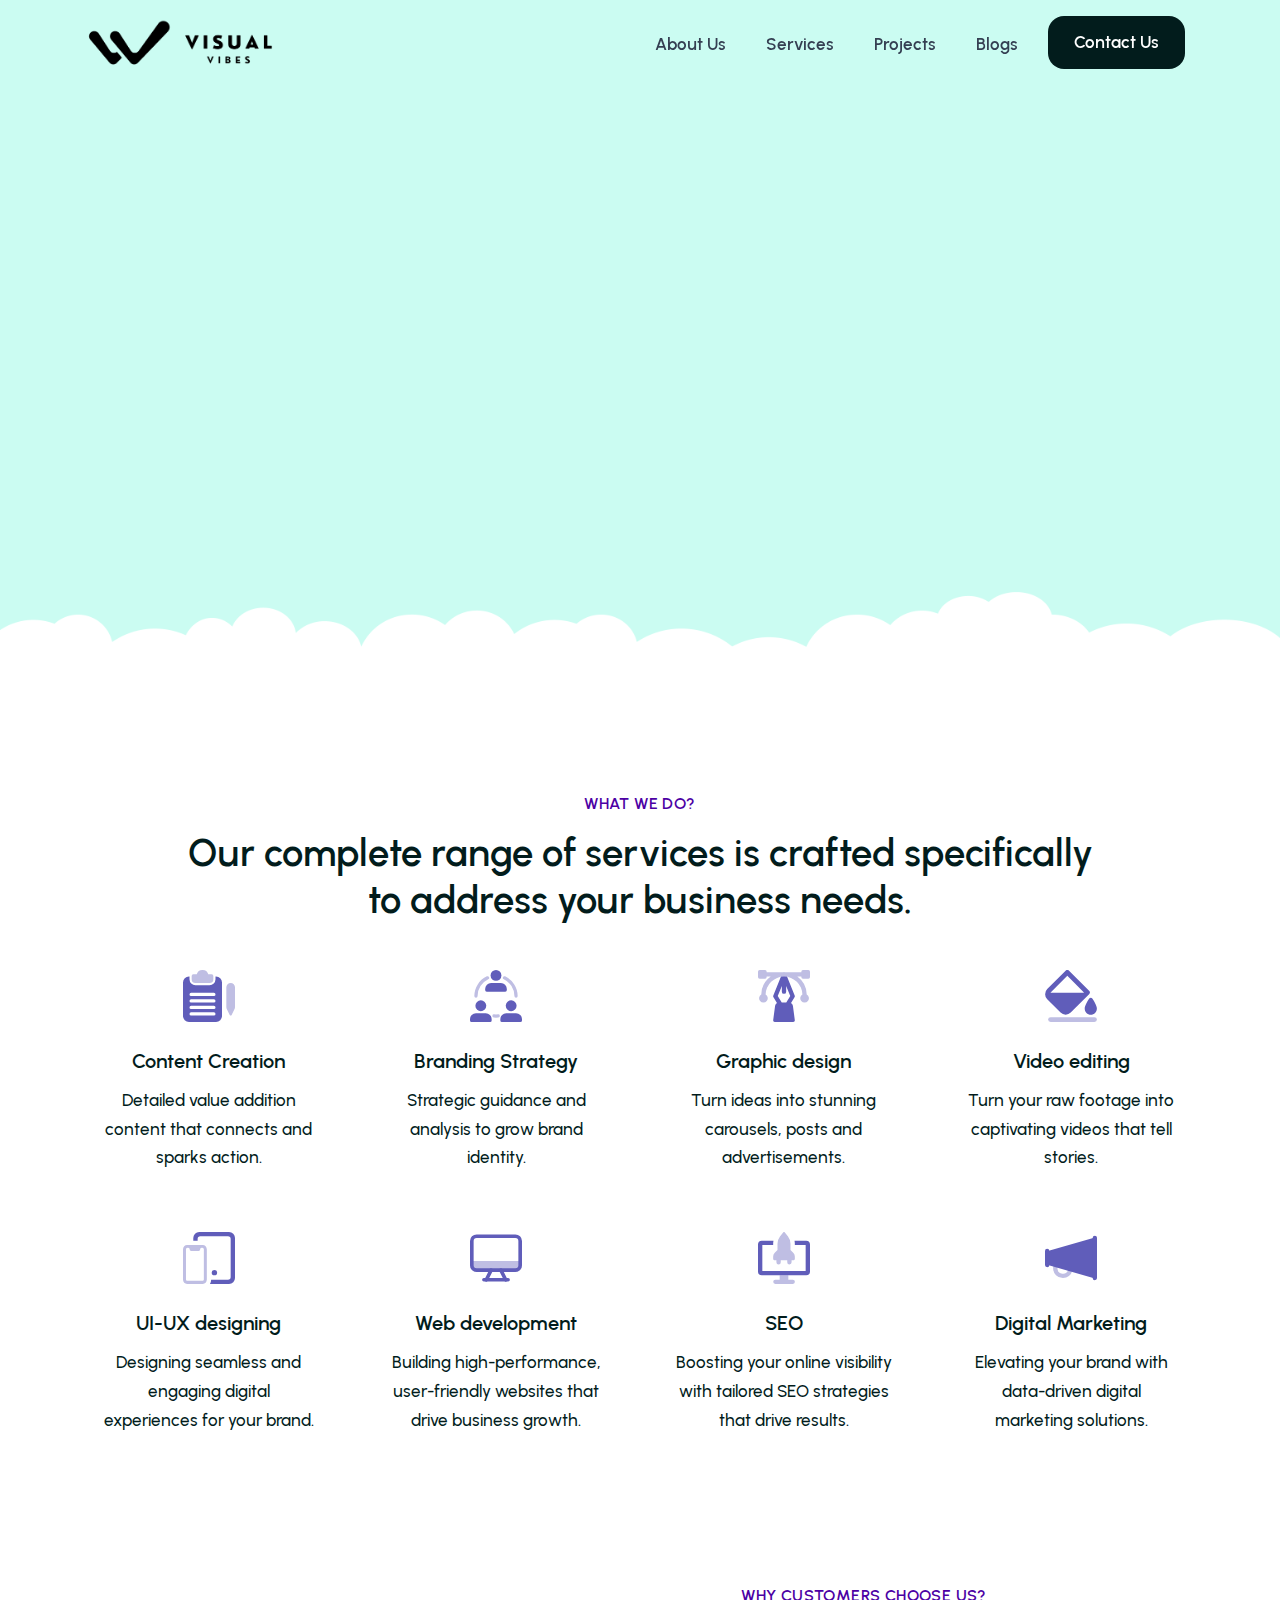
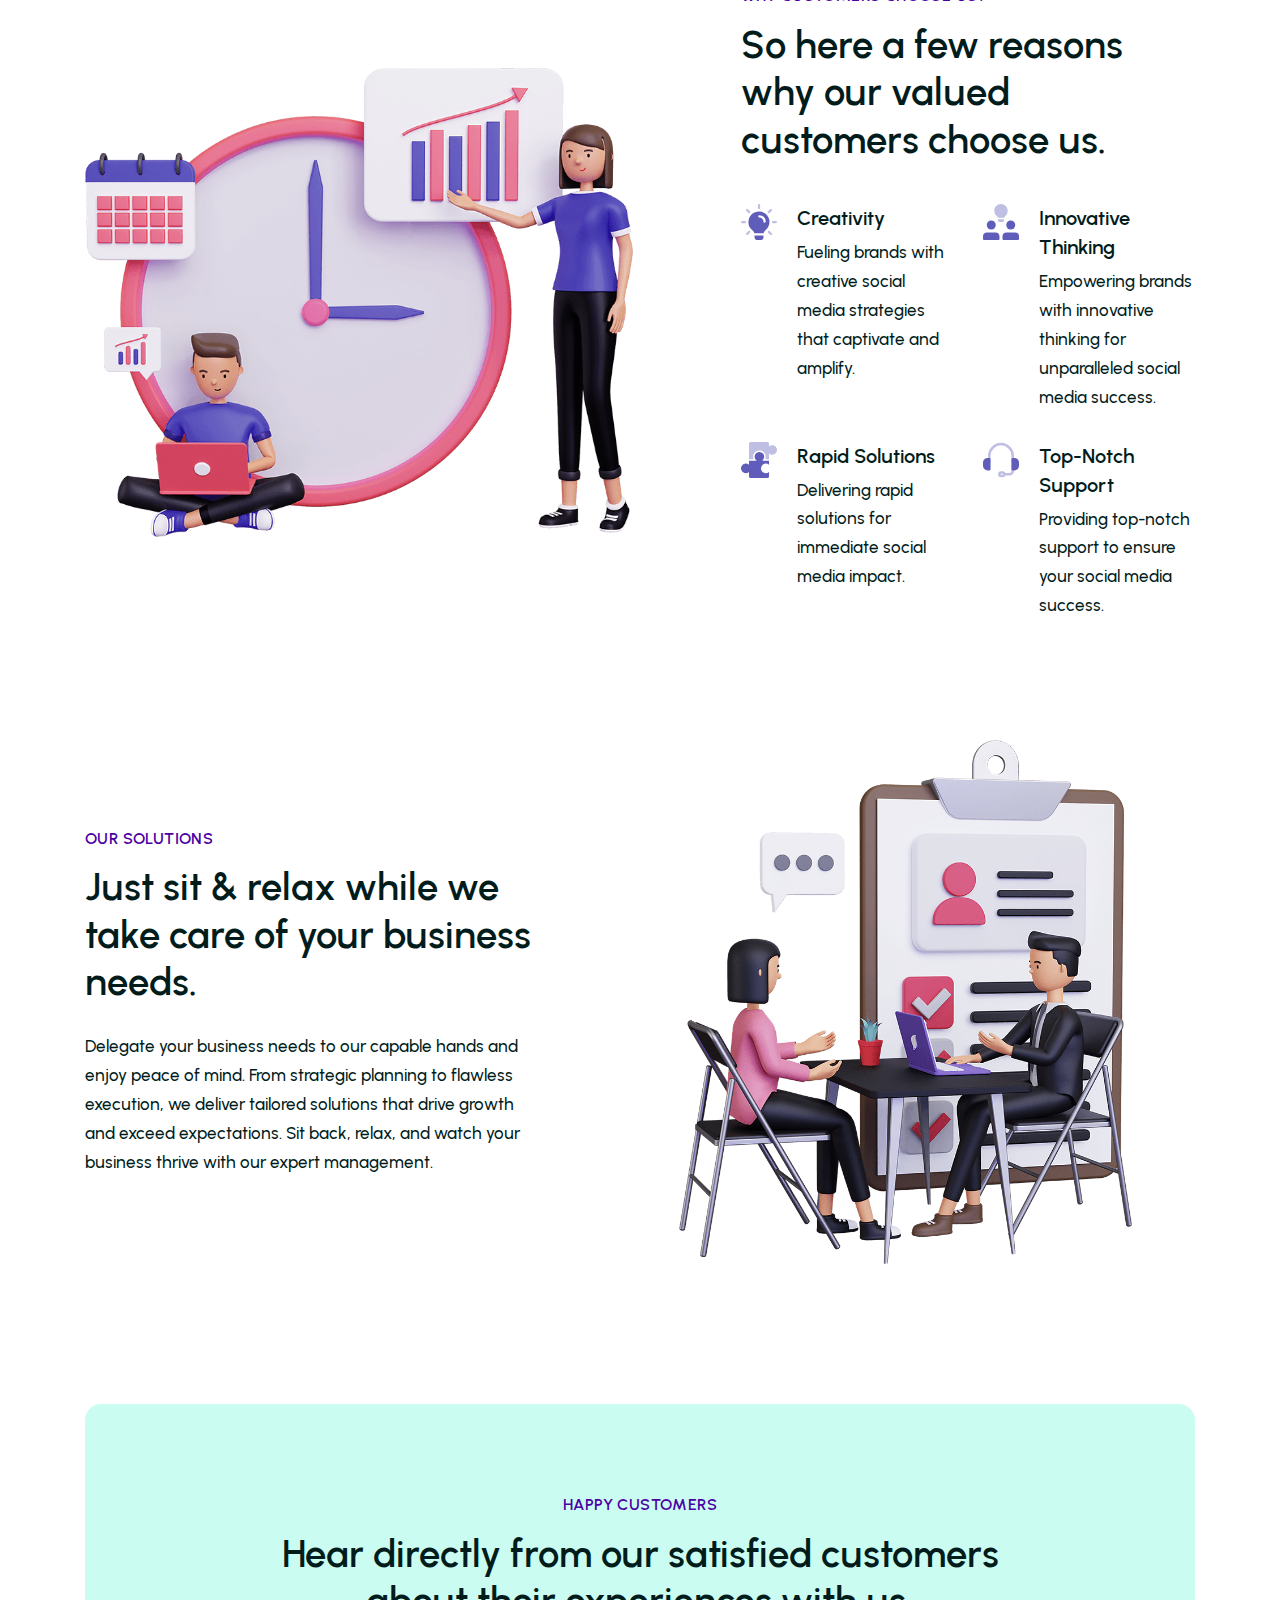
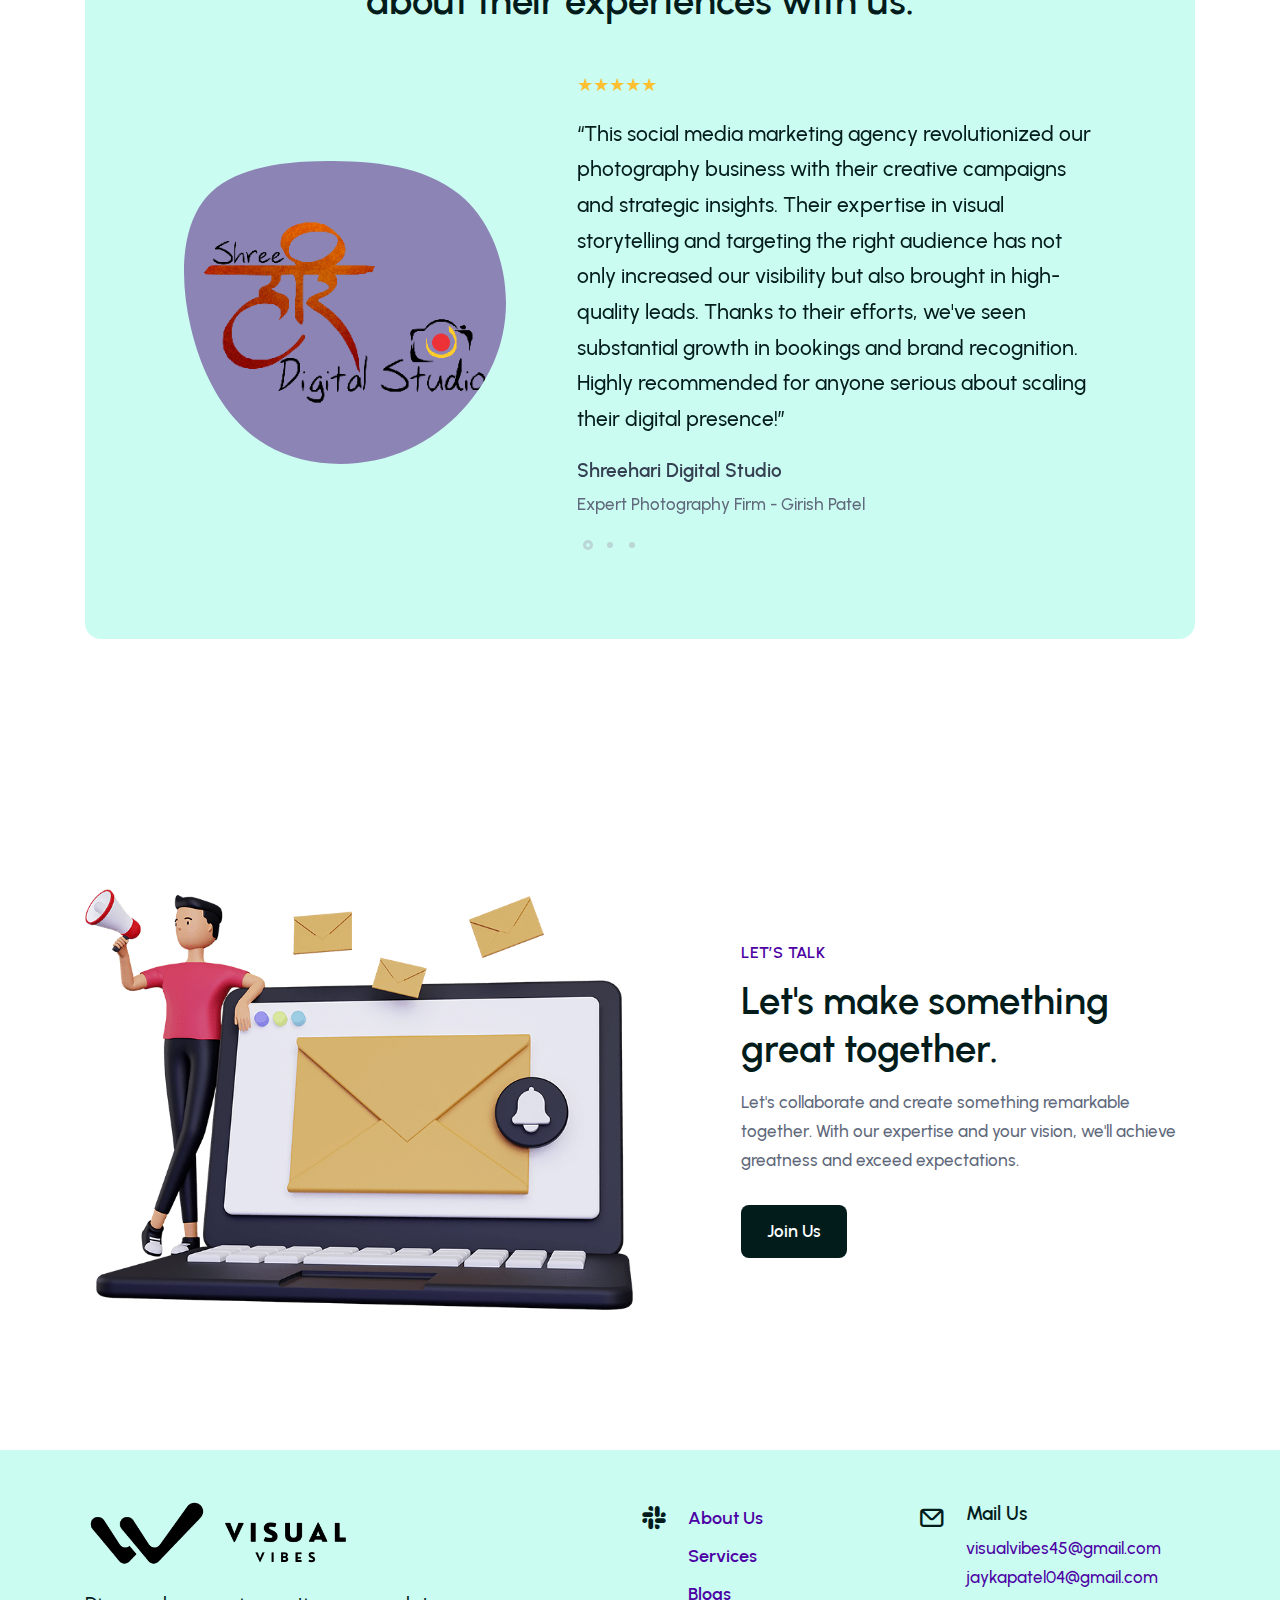
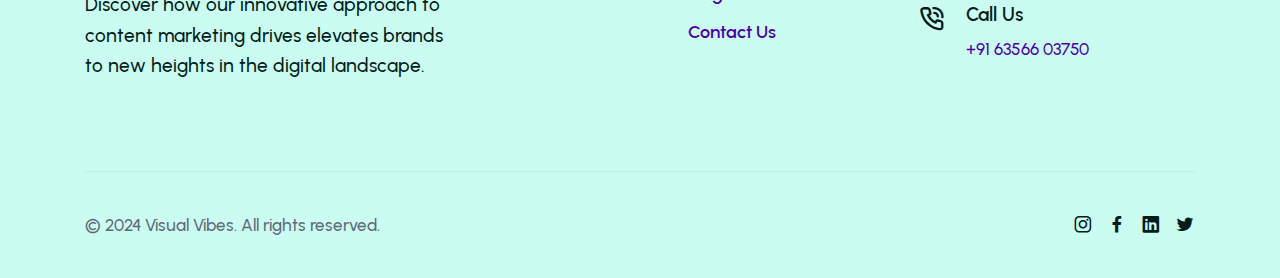
==== index.html @ 14287649 "Index_final" ====
<!DOCTYPE html>
<html lang="en">

<head>
  <meta charset="utf-8">
  <meta name="viewport" content="width=device-width, initial-scale=1.0">
  <meta name="description"
    content="An impressive and flawless site template that includes various UI elements and countless features, attractive ready-made blocks and rich pages, basically everything you need to create a unique and professional website.">
  <meta name="keywords"
    content="bootstrap 5, business, corporate, creative, gulp, marketing, minimal, modern, multipurpose, one page, responsive, saas, sass, seo, startup, html5 template, site template">
  <meta name="author" content="elemis">
  <title>Visual Vibes</title>
  <link rel="shortcut icon" href="./assets/img/favicon.png">
  <link rel="stylesheet" href="./assets/css/plugins.css">
  <link rel="stylesheet" href="./assets/css/style.css">
  <link rel="stylesheet" href="./assets/css/colors/grape.css">
  <link rel="preload" href="./assets/css/fonts/urbanist.css" as="style" onload="this.rel='stylesheet'">
</head>

<body>
  <div class="content-wrapper">
    <header class="wrapper bg-secondary">
      <nav class="navbar navbar-expand-lg center-nav transparent navbar-light">
        <div class="container flex-lg-row flex-nowrap align-items-center">
          <div class="navbar-brand w-100">
            <a href="./index.html">
              <img src="./assets/img/Visual vibes logo.png" height="50" alt="" />
            </a>
          </div>
          <div class="navbar-collapse offcanvas offcanvas-nav offcanvas-start">
            <div class="offcanvas-header d-lg-none">
              <h3 class="text-white fs-30 mb-0"><a class="text-white" href="index.html">Visual Vibes</a></h3>
              <button type="button" class="btn-close btn-close-white" data-bs-dismiss="offcanvas"
                aria-label="Close"></button>
            </div>
            <div class="offcanvas-body ms-lg-auto d-flex flex-column h-100">
              <ul class="navbar-nav">
                <!-- <li class="nav-item dropdown dropdown-mega">
                  <a class="nav-link dropdown-toggle" href="#" data-bs-toggle="dropdown">Demos</a>
                  <ul class="dropdown-menu mega-menu mega-menu-dark mega-menu-img">
                    <li class="mega-menu-content mega-menu-scroll">
                      <ul class="row row-cols-1 row-cols-lg-6 gx-0 gx-lg-4 gy-lg-2 list-unstyled">
                        <li class="col">
                          <a class="dropdown-item" href="./demo1.html">
                            <figure class="rounded lift d-none d-lg-block"><img src="./assets/img/demos/mi1.jpg" srcset="./assets/img/demos/mi1@2x.jpg 2x" alt=""></figure>
                            <span class="d-lg-none">Demo 1</span>
                          </a>
                        </li>
                        <li class="col">
                          <a class="dropdown-item" href="./demo2.html">
                            <figure class="rounded lift d-none d-lg-block"><img src="./assets/img/demos/mi2.jpg" srcset="./assets/img/demos/mi2@2x.jpg 2x" alt=""></figure>
                            <span class="d-lg-none">Demo 2</span>
                          </a>
                        </li>
                        <li class="col">
                          <a class="dropdown-item" href="./demo3.html">
                            <figure class="rounded lift d-none d-lg-block"><img src="./assets/img/demos/mi3.jpg" srcset="./assets/img/demos/mi3@2x.jpg 2x" alt=""></figure>
                            <span class="d-lg-none">Demo 3</span>
                          </a>
                        </li>
                        <li class="col">
                          <a class="dropdown-item" href="./demo4.html">
                            <figure class="rounded lift d-none d-lg-block"><img src="./assets/img/demos/mi4.jpg" srcset="./assets/img/demos/mi4@2x.jpg 2x" alt=""></figure>
                            <span class="d-lg-none">Demo 4</span>
                          </a>
                        </li>
                        <li class="col">
                          <a class="dropdown-item" href="./demo5.html">
                            <figure class="rounded lift d-none d-lg-block"><img src="./assets/img/demos/mi5.jpg" srcset="./assets/img/demos/mi5@2x.jpg 2x" alt=""></figure>
                            <span class="d-lg-none">Demo 5</span>
                          </a>
                        </li>
                        <li class="col">
                          <a class="dropdown-item" href="./demo6.html">
                            <figure class="rounded lift d-none d-lg-block"><img src="./assets/img/demos/mi6.jpg" srcset="./assets/img/demos/mi6@2x.jpg 2x" alt=""></figure>
                            <span class="d-lg-none">Demo 6</span>
                          </a>
                        </li>
                        <li class="col">
                          <a class="dropdown-item" href="./demo7.html">
                            <figure class="rounded lift d-none d-lg-block"><img src="./assets/img/demos/mi7.jpg" srcset="./assets/img/demos/mi7@2x.jpg 2x" alt=""></figure>
                            <span class="d-lg-none">Demo 7</span>
                          </a>
                        </li>
                        <li class="col">
                          <a class="dropdown-item" href="./demo8.html">
                            <figure class="rounded lift d-none d-lg-block"><img src="./assets/img/demos/mi8.jpg" srcset="./assets/img/demos/mi8@2x.jpg 2x" alt=""></figure>
                            <span class="d-lg-none">Demo 8</span>
                          </a>
                        </li>
                        <li class="col">
                          <a class="dropdown-item" href="./demo9.html">
                            <figure class="rounded lift d-none d-lg-block"><img src="./assets/img/demos/mi9.jpg" srcset="./assets/img/demos/mi9@2x.jpg 2x" alt=""></figure>
                            <span class="d-lg-none">Demo 9</span>
                          </a>
                        </li>
                        <li class="col">
                          <a class="dropdown-item" href="./demo10.html">
                            <figure class="rounded lift d-none d-lg-block"><img src="./assets/img/demos/mi10.jpg" srcset="./assets/img/demos/mi10@2x.jpg 2x" alt=""></figure>
                            <span class="d-lg-none">Demo 10</span>
                          </a>
                        </li>
                        <li class="col">
                          <a class="dropdown-item" href="./demo11.html">
                            <figure class="rounded lift d-none d-lg-block"><img src="./assets/img/demos/mi11.jpg" srcset="./assets/img/demos/mi11@2x.jpg 2x" alt=""></figure>
                            <span class="d-lg-none">Demo 11</span>
                          </a>
                        </li>
                        <li class="col">
                          <a class="dropdown-item" href="./demo12.html">
                            <figure class="rounded lift d-none d-lg-block"><img src="./assets/img/demos/mi12.jpg" srcset="./assets/img/demos/mi12@2x.jpg 2x" alt=""></figure>
                            <span class="d-lg-none">Demo 12</span>
                          </a>
                        </li>
                        <li class="col">
                          <a class="dropdown-item" href="./demo13.html">
                            <figure class="rounded lift d-none d-lg-block"><img src="./assets/img/demos/mi13.jpg" srcset="./assets/img/demos/mi13@2x.jpg 2x" alt=""></figure>
                            <span class="d-lg-none">Demo 13</span>
                          </a>
                        </li>
                        <li class="col">
                          <a class="dropdown-item" href="./demo14.html">
                            <figure class="rounded lift d-none d-lg-block"><img src="./assets/img/demos/mi14.jpg" srcset="./assets/img/demos/mi14@2x.jpg 2x" alt=""></figure>
                            <span class="d-lg-none">Demo 14</span>
                          </a>
                        </li>
                        <li class="col">
                          <a class="dropdown-item" href="./demo15.html">
                            <figure class="rounded lift d-none d-lg-block"><img src="./assets/img/demos/mi15.jpg" srcset="./assets/img/demos/mi15@2x.jpg 2x" alt=""></figure>
                            <span class="d-lg-none">Demo 15</span>
                          </a>
                        </li>
                        <li class="col">
                          <a class="dropdown-item" href="./demo16.html">
                            <figure class="rounded lift d-none d-lg-block"><img src="./assets/img/demos/mi16.jpg" srcset="./assets/img/demos/mi16@2x.jpg 2x" alt=""></figure>
                            <span class="d-lg-none">Demo 16</span>
                          </a>
                        </li>
                        <li class="col">
                          <a class="dropdown-item" href="./demo17.html">
                            <figure class="rounded lift d-none d-lg-block"><img src="./assets/img/demos/mi17.jpg" srcset="./assets/img/demos/mi17@2x.jpg 2x" alt=""></figure>
                            <span class="d-lg-none">Demo 17</span>
                          </a>
                        </li>
                        <li class="col">
                          <a class="dropdown-item" href="./demo18.html">
                            <figure class="rounded lift d-none d-lg-block"><img src="./assets/img/demos/mi18.jpg" srcset="./assets/img/demos/mi18@2x.jpg 2x" alt=""></figure>
                            <span class="d-lg-none">Demo 18</span>
                          </a>
                        </li>
                        <li class="col">
                          <a class="dropdown-item" href="./demo19.html">
                            <figure class="rounded lift d-none d-lg-block"><img src="./assets/img/demos/mi19.jpg" srcset="./assets/img/demos/mi19@2x.jpg 2x" alt=""></figure>
                            <span class="d-lg-none">Demo 19</span>
                          </a>
                        </li>
                        <li class="col">
                          <a class="dropdown-item" href="./demo20.html">
                            <figure class="rounded lift d-none d-lg-block"><img src="./assets/img/demos/mi20.jpg" srcset="./assets/img/demos/mi20@2x.jpg 2x" alt=""></figure>
                            <span class="d-lg-none">Demo 20</span>
                          </a>
                        </li>
                        <li class="col">
                          <a class="dropdown-item" href="./demo21.html">
                            <figure class="rounded lift d-none d-lg-block"><img src="./assets/img/demos/mi21.jpg" srcset="./assets/img/demos/mi21@2x.jpg 2x" alt=""></figure>
                            <span class="d-lg-none">Demo 21</span>
                          </a>
                        </li>
                        <li class="col">
                          <a class="dropdown-item" href="./demo22.html">
                            <figure class="rounded lift d-none d-lg-block"><img src="./assets/img/demos/mi22.jpg" srcset="./assets/img/demos/mi22@2x.jpg 2x" alt=""></figure>
                            <span class="d-lg-none">Demo 22</span>
                          </a>
                        </li>
                        <li class="col">
                          <a class="dropdown-item" href="./demo23.html">
                            <figure class="rounded lift d-none d-lg-block"><img src="./assets/img/demos/mi23.jpg" srcset="./assets/img/demos/mi23@2x.jpg 2x" alt=""></figure>
                            <span class="d-lg-none">Demo 23</span>
                          </a>
                        </li>
                        <li class="col">
                          <a class="dropdown-item" href="./demo24.html">
                            <figure class="rounded lift d-none d-lg-block"><img src="./assets/img/demos/mi24.jpg" srcset="./assets/img/demos/mi24@2x.jpg 2x" alt=""></figure>
                            <span class="d-lg-none">Demo 24</span>
                          </a>
                        </li>
                        <li class="col">
                          <a class="dropdown-item" href="./demo25.html">
                            <figure class="rounded lift d-none d-lg-block"><img src="./assets/img/demos/mi25.jpg" srcset="./assets/img/demos/mi25@2x.jpg 2x" alt=""></figure>
                            <span class="d-lg-none">Demo 25</span>
                          </a>
                        </li>
                        <li class="col">
                          <a class="dropdown-item" href="./index.html">
                            <figure class="rounded lift d-none d-lg-block"><img src="./assets/img/demos/mi26.jpg" srcset="./assets/img/demos/mi26@2x.jpg 2x" alt=""></figure>
                            <span class="d-lg-none">Demo 26</span>
                          </a>
                        </li>
                        <li class="col">
                          <a class="dropdown-item" href="./demo27.html">
                            <figure class="rounded lift d-none d-lg-block"><img src="./assets/img/demos/mi27.jpg" srcset="./assets/img/demos/mi27@2x.jpg 2x" alt=""></figure>
                            <span class="d-lg-none">Demo 27</span>
                          </a>
                        </li>
                        <li class="col">
                          <a class="dropdown-item" href="./demo28.html">
                            <figure class="rounded lift d-none d-lg-block"><img src="./assets/img/demos/mi28.jpg" srcset="./assets/img/demos/mi28@2x.jpg 2x" alt=""></figure>
                            <span class="d-lg-none">Demo 28</span>
                          </a>
                        </li>
                        <li class="col">
                          <a class="dropdown-item" href="./demo29.html">
                            <figure class="rounded lift d-none d-lg-block"><img src="./assets/img/demos/mi29.jpg" srcset="./assets/img/demos/mi29@2x.jpg 2x" alt=""></figure>
                            <span class="d-lg-none">Demo 29</span>
                          </a>
                        </li>
                        <li class="col">
                          <a class="dropdown-item" href="./demo30.html">
                            <figure class="rounded lift d-none d-lg-block"><img src="./assets/img/demos/mi30.jpg" srcset="./assets/img/demos/mi30@2x.jpg 2x" alt=""></figure>
                            <span class="d-lg-none">Demo 30</span>
                          </a>
                        </li>
                        <li class="col">
                          <a class="dropdown-item" href="./demo31.html">
                            <figure class="rounded lift d-none d-lg-block"><img src="./assets/img/demos/mi31.jpg" srcset="./assets/img/demos/mi31@2x.jpg 2x" alt=""></figure>
                            <span class="d-lg-none">Demo 31</span>
                          </a>
                        </li>
                        <li class="col">
                          <a class="dropdown-item" href="./demo32.html">
                            <figure class="rounded lift d-none d-lg-block"><img src="./assets/img/demos/mi32.jpg" srcset="./assets/img/demos/mi32@2x.jpg 2x" alt=""></figure>
                            <span class="d-lg-none">Demo 32</span>
                          </a>
                        </li>
                        <li class="col">
                          <a class="dropdown-item" href="./demo33.html">
                            <figure class="rounded lift d-none d-lg-block"><img src="./assets/img/demos/mi33.jpg" srcset="./assets/img/demos/mi33@2x.jpg 2x" alt=""></figure>
                            <span class="d-lg-none">Demo 33</span>
                          </a>+
                        </li>+
                        <li class="col+">
                          <a class="dr+opdown-item" href="./demo34.html">
                            <figure cl+ass="rounded lift d-none d-lg-block"><img src="./assets/img/demos/mi34.jpg" srcset="./assets/img/demos/mi34@2x.jpg 2x" alt=""></figure>
                            <span clas+s="d-lg-none">Demo 34</span>
                          </a>+
                        </li>+
                      </ul>+
                      +
                      <span class="d-n+one d-lg-flex"><i class="uil uil-direction"></i><strong>Scroll to view more</strong></span>
                    </li>
                    
                  </ul>
                  
                </li> -->
                <li class="nav-item dropdown">
                  <a class="nav-link" href="about2.html">About Us</a>
                  <!-- <ul class="dropdown-menu">
                    <li class="dropdown dropdown-submenu dropend"><a class="dropdown-item dropdown-toggle" href="#" data-bs-toggle="dropdown">Services</a>
                      <ul class="dropdown-menu">
                        <li class="nav-item"><a class="dropdown-item" href="./services.html">Services I</a></li>
                        <li class="nav-item"><a class="dropdown-item" href="./services.html">Services II</a></li>
                      </ul>
                    </li>
                    <li class="dropdown dropdown-submenu dropend"><a class="dropdown-item dropdown-toggle" href="#" data-bs-toggle="dropdown">About</a>
                      <ul class="dropdown-menu">
                        <li class="nav-item"><a class="dropdown-item" href="./about.html">About I</a></li>
                        <li class="nav-item"><a class="dropdown-item" href="./about2.html">About II</a></li>
                      </ul>
                    </li>
                    <li class="dropdown dropdown-submenu dropend"><a class="dropdown-item dropdown-toggle" href="#" data-bs-toggle="dropdown">Shop</a>
                      <ul class="dropdown-menu">
                        <li class="nav-item"><a class="dropdown-item" href="./shop.html">Shop I</a></li>
                        <li class="nav-item"><a class="dropdown-item" href="./shop2.html">Shop II</a></li>
                        <li class="nav-item"><a class="dropdown-item" href="./shop-product.html">Product Page</a></li>
                        <li class="nav-item"><a class="dropdown-item" href="./shop-cart.html">Shopping Cart</a></li>
                        <li class="nav-item"><a class="dropdown-item" href="./shop-checkout.html">Checkout</a></li>
                      </ul>
                    </li>
                    <li class="dropdown dropdown-submenu dropend"><a class="dropdown-item dropdown-toggle" href="#" data-bs-toggle="dropdown">Contact</a>
                      <ul class="dropdown-menu">
                        <li class="nav-item"><a class="dropdown-item" href="./contact.html">Contact I</a></li>
                        <li class="nav-item"><a class="dropdown-item" href="./contact.html">Contact II</a></li>
                        <li class="nav-item"><a class="dropdown-item" href="./contact3.html">Contact III</a></li>
                      </ul>
                    </li>
                    <li class="dropdown dropdown-submenu dropend"><a class="dropdown-item dropdown-toggle" href="#" data-bs-toggle="dropdown">Career</a>
                      <ul class="dropdown-menu">
                        <li class="nav-item"><a class="dropdown-item" href="./career.html">Job Listing I</a></li>
                        <li class="nav-item"><a class="dropdown-item" href="./career2.html">Job Listing II</a></li>
                        <li class="nav-item"><a class="dropdown-item" href="./career-job.html">Job Description</a></li>
                      </ul>
                    </li>
                    <li class="dropdown dropdown-submenu dropend"><a class="dropdown-item dropdown-toggle" href="#" data-bs-toggle="dropdown">Utility</a>
                      <ul class="dropdown-menu">
                        <li class="nav-item"><a class="dropdown-item" href="./404.html">404 Not Found</a></li>
                        <li class="nav-item"><a class="dropdown-item" href="./page-loader.html">Page Loader</a></li>
                        <li class="nav-item"><a class="dropdown-item" href="./signin.html">Sign In I</a></li>
                        <li class="nav-item"><a class="dropdown-item" href="./signin2.html">Sign In II</a></li>
                        <li class="nav-item"><a class="dropdown-item" href="./signup.html">Sign Up I</a></li>
                        <li class="nav-item"><a class="dropdown-item" href="./signup2.html">Sign Up II</a></li>
                        <li class="nav-item"><a class="dropdown-item" href="./terms.html">Terms</a></li>
                      </ul>
                    </li>
                    <li class="nav-item"><a class="dropdown-item" href="./pricing.html">Pricing</a></li>
                    <li class="nav-item"><a class="dropdown-item" href="./onepage.html">One Page</a></li>
                  </ul> -->
                </li>
                <li class="nav-item dropdown">
                  <a class="nav-link" href="services.html">Services</a>
                  <!-- <div class="dropdown-menu dropdown-lg">
                    <div class="dropdown-lg-content">
                      <div>
                        <h6 class="dropdown-header">Project Pages</h6>
                        <ul class="list-unstyled">
                          <li><a class="dropdown-item" href="./projects.html">Projects I</a></li>
                          <li><a class="dropdown-item" href="./projects2.html">Projects II</a></li>
                          <li><a class="dropdown-item" href="./projects3.html">Projects III</a></li>
                          <li><a class="dropdown-item" href="./project.html">Projects IV</a></li>
                        </ul>
                      </div>
                      
                      <div>
                        <h6 class="dropdown-header">Single Projects</h6>
                        <ul class="list-unstyled">
                          <li><a class="dropdown-item" href="./single-project.html">Single Project I</a></li>
                          <li><a class="dropdown-item" href="./single-project2.html">Single Project II</a></li>
                          <li><a class="dropdown-item" href="./single-project3.html">Single Project III</a></li>
                          <li><a class="dropdown-item" href="./single-project4.html">Single Project IV</a></li>
                        </ul>
                      </div>
                      
                    </div>
                    
                  </div> -->
                </li>
                <li class="nav-item dropdown">
                  <a class="nav-link" href="projects.html">Projects</a>
                  <!-- <ul class="dropdown-menu">
                    <li class="nav-item"><a class="dropdown-item" href="./blog.html">Blog without Sidebar</a></li>
                    <li class="nav-item"><a class="dropdown-item" href="./blog2.html">Blog with Sidebar</a></li>
                    <li class="nav-item"><a class="dropdown-item" href="./blog3.html">Blog with Left Sidebar</a></li>
                    <li class="dropdown dropdown-submenu dropend"><a class="dropdown-item dropdown-toggle" href="#" data-bs-toggle="dropdown">Blog Posts</a>
                      <ul class="dropdown-menu">
                        <li class="nav-item"><a class="dropdown-item" href="./blog-post.html">Post without Sidebar</a></li>
                        <li class="nav-item"><a class="dropdown-item" href="./blog-post2.html">Post with Sidebar</a></li>
                        <li class="nav-item"><a class="dropdown-item" href="./blog-post3.html">Post with Left Sidebar</a></li>
                      </ul>
                    </li>
                  </ul> -->
                </li>
                <li class="nav-item dropdown dropdown-mega">
                  <a class="nav-link" href="blog2.html">Blogs</a>

                  <!-- <li class="mega-menu-content">
                      <ul class="row row-cols-1 row-cols-lg-6 gx-0 gx-lg-6 gy-lg-4 list-unstyled">
                        <li class="col"><a class="dropdown-item" href="./docs/blocks/about.html">
                            <div class="rounded img-svg d-none d-lg-block p-4 mb-lg-2"><img class="rounded-0" src="./assets/img/demos/block1.svg" alt=""></div>
                            <span>About</span>
                          </a>
                        </li>
                        <li class="col"><a class="dropdown-item" href="./docs/blocks/blog.html">
                            <div class="rounded img-svg d-none d-lg-block p-4 mb-lg-2"><img class="rounded-0" src="./assets/img/demos/block2.svg" alt=""></div>
                            <span>Blog</span>
                          </a>
                        </li>
                        <li class="col"><a class="dropdown-item" href="./docs/blocks/call-to-action.html">
                            <div class="rounded img-svg d-none d-lg-block p-4 mb-lg-2"><img class="rounded-0" src="./assets/img/demos/block3.svg" alt=""></div>
                            <span>Call to Action</span>
                          </a>
                        </li>
                        <li class="col"><a class="dropdown-item" href="./docs/blocks/clients.html">
                            <div class="rounded img-svg d-none d-lg-block p-4 mb-lg-2"><img class="rounded-0" src="./assets/img/demos/block4.svg" alt=""></div>
                            <span>Clients</span>
                          </a>
                        </li>
                        <li class="col"><a class="dropdown-item" href="./docs/blocks/contact.html">
                            <div class="rounded img-svg d-none d-lg-block p-4 mb-lg-2"><img class="rounded-0" src="./assets/img/demos/block5.svg" alt=""></div>
                            <span>Contact</span>
                          </a>
                        </li>
                        <li class="col"><a class="dropdown-item" href="./docs/blocks/facts.html">
                            <div class="rounded img-svg d-none d-lg-block p-4 mb-lg-2"><img class="rounded-0" src="./assets/img/demos/block6.svg" alt=""></div>
                            <span>Facts</span>
                          </a>
                        </li>
                        <li class="col"><a class="dropdown-item" href="./docs/blocks/faq.html">
                            <div class="rounded img-svg d-none d-lg-block p-4 mb-lg-2"><img class="rounded-0" src="./assets/img/demos/block7.svg" alt=""></div>
                            <span>FAQ</span>
                          </a>
                        </li>
                        <li class="col"><a class="dropdown-item" href="./docs/blocks/features.html">
                            <div class="rounded img-svg d-none d-lg-block p-4 mb-lg-2"><img class="rounded-0" src="./assets/img/demos/block8.svg" alt=""></div>
                            <span>Features</span>
                          </a>
                        </li>
                        <li class="col"><a class="dropdown-item" href="./docs/blocks/footer.html">
                            <div class="rounded img-svg d-none d-lg-block p-4 mb-lg-2"><img class="rounded-0" src="./assets/img/demos/block9.svg" alt=""></div>
                            <span>Footer</span>
                          </a>
                        </li>
                        <li class="col"><a class="dropdown-item" href="./docs/blocks/hero.html">
                            <div class="rounded img-svg d-none d-lg-block p-4 mb-lg-2"><img class="rounded-0" src="./assets/img/demos/block10.svg" alt=""></div>
                            <span>Hero</span>
                          </a>
                        </li>
                        <li class="col"><a class="dropdown-item" href="./docs/blocks/misc.html">
                            <div class="rounded img-svg d-none d-lg-block p-4 mb-lg-2"><img class="rounded-0" src="./assets/img/demos/block17.svg" alt=""></div>
                            <span>Misc</span>
                          </a>
                        </li>
                        <li class="col"><a class="dropdown-item" href="./docs/blocks/navbar.html">
                            <div class="rounded img-svg d-none d-lg-block p-4 mb-lg-2"><img class="rounded-0" src="./assets/img/demos/block11.svg" alt=""></div>
                            <span>Navbar</span>
                          </a>
                        </li>
                        <li class="col"><a class="dropdown-item" href="./docs/blocks/portfolio.html">
                            <div class="rounded img-svg d-none d-lg-block p-4 mb-lg-2"><img class="rounded-0" src="./assets/img/demos/block12.svg" alt=""></div>
                            <span>Portfolio</span>
                          </a>
                        </li>
                        <li class="col"><a class="dropdown-item" href="./docs/blocks/pricing.html">
                            <div class="rounded img-svg d-none d-lg-block p-4 mb-lg-2"><img class="rounded-0" src="./assets/img/demos/block13.svg" alt=""></div>
                            <span>Pricing</span>
                          </a>
                        </li>
                        <li class="col"><a class="dropdown-item" href="./docs/blocks/process.html">
                            <div class="rounded img-svg d-none d-lg-block p-4 mb-lg-2"><img class="rounded-0" src="./assets/img/demos/block14.svg" alt=""></div>
                            <span>Process</span>
                          </a>
                        </li>
                        <li class="col"><a class="dropdown-item" href="./docs/blocks/team.html">
                            <div class="rounded img-svg d-none d-lg-block p-4 mb-lg-2"><img class="rounded-0" src="./assets/img/demos/block15.svg" alt=""></div>
                            <span>Team</span>
                          </a>
                        </li>
                        <li class="col"><a class="dropdown-item" href="./docs/blocks/testimonials.html">
                            <div class="rounded img-svg d-none d-lg-block p-4 mb-lg-2"><img class="rounded-0" src="./assets/img/demos/block16.svg" alt=""></div>
                            <span>Testimonials</span>
                          </a>
                        </li>
                      </ul>
                     
                    </li> -->



                </li>
                <li class="nav-item dropdown">
                  <a href="contact.html" class="btn rounded-xl"
                    style="margin: 10px ; color: white; background: #021C1C;">Contact
                    Us</a>
                  <!-- <ul class="dropdown-menu">
                    <li class="nav-item"><a class="dropdown-item" href="./blog.html">Blog without Sidebar</a></li>
                    <li class="nav-item"><a class="dropdown-item" href="./blog2.html">Blog with Sidebar</a></li>
                    <li class="nav-item"><a class="dropdown-item" href="./blog3.html">Blog with Left Sidebar</a></li>
                    <li class="dropdown dropdown-submenu dropend"><a class="dropdown-item dropdown-toggle" href="#" data-bs-toggle="dropdown">Blog Posts</a>
                      <ul class="dropdown-menu">
                        <li class="nav-item"><a class="dropdown-item" href="./blog-post.html">Post without Sidebar</a></li>
                        <li class="nav-item"><a class="dropdown-item" href="./blog-post2.html">Post with Sidebar</a></li>
                        <li class="nav-item"><a class="dropdown-item" href="./blog-post3.html">Post with Left Sidebar</a></li>
                      </ul>
                    </li>
                  </ul> -->
                </li>
                <!-- <li class="nav-item dropdown dropdown-mega">
                  <a class="nav-link dropdown-toggle" href="#" data-bs-toggle="dropdown">Documentation</a>
                  <ul class="dropdown-menu mega-menu">
                    <li class="mega-menu-content">
                      <div class="row gx-0 gx-lg-3">
                        <div class="col-lg-4">
                          <h6 class="dropdown-header">Usage</h6>
                          <ul class="list-unstyled cc-2 pb-lg-1">
                            <li><a class="dropdown-item" href="./docs/index.html">Get Started</a></li>
                            <li><a class="dropdown-item" href="./docs/forms.html">Forms</a></li>
                            <li><a class="dropdown-item" href="./docs/faq.html">FAQ</a></li>
                            <li><a class="dropdown-item" href="./docs/changelog.html">Changelog</a></li>
                            <li><a class="dropdown-item" href="./docs/credits.html">Credits</a></li>
                          </ul>
                          <h6 class="dropdown-header mt-lg-6">Styleguide</h6>
                          <ul class="list-unstyled cc-2">
                            <li><a class="dropdown-item" href="./docs/styleguide/colors.html">Colors</a></li>
                            <li><a class="dropdown-item" href="./docs/styleguide/fonts.html">Fonts</a></li>
                            <li><a class="dropdown-item" href="./docs/styleguide/icons-svg.html">SVG Icons</a></li>
                            <li><a class="dropdown-item" href="./docs/styleguide/icons-font.html">Font Icons</a></li>
                            <li><a class="dropdown-item" href="./docs/styleguide/illustrations.html">Illustrations</a></li>
                            <li><a class="dropdown-item" href="./docs/styleguide/backgrounds.html">Backgrounds</a></li>
                            <li><a class="dropdown-item" href="./docs/styleguide/misc.html">Misc</a></li>
                          </ul>
                        </div>
                       
                        <div class="col-lg-8">
                          <h6 class="dropdown-header">Elements</h6>
                          <ul class="list-unstyled cc-3">
                            <li><a class="dropdown-item" href="./docs/elements/accordion.html">Accordion</a></li>
                            <li><a class="dropdown-item" href="./docs/elements/alerts.html">Alerts</a></li>
                            <li><a class="dropdown-item" href="./docs/elements/animations.html">Animations</a></li>
                            <li><a class="dropdown-item" href="./docs/elements/avatars.html">Avatars</a></li>
                            <li><a class="dropdown-item" href="./docs/elements/background.html">Background</a></li>
                            <li><a class="dropdown-item" href="./docs/elements/badges.html">Badges</a></li>
                            <li><a class="dropdown-item" href="./docs/elements/buttons.html">Buttons</a></li>
                            <li><a class="dropdown-item" href="./docs/elements/card.html">Card</a></li>
                            <li><a class="dropdown-item" href="./docs/elements/carousel.html">Carousel</a></li>
                            <li><a class="dropdown-item" href="./docs/elements/dividers.html">Dividers</a></li>
                            <li><a class="dropdown-item" href="./docs/elements/form-elements.html">Form Elements</a></li>
                            <li><a class="dropdown-item" href="./docs/elements/image-hover.html">Image Hover</a></li>
                            <li><a class="dropdown-item" href="./docs/elements/image-mask.html">Image Mask</a></li>
                            <li><a class="dropdown-item" href="./docs/elements/lightbox.html">Lightbox</a></li>
                            <li><a class="dropdown-item" href="./docs/elements/player.html">Media Player</a></li>
                            <li><a class="dropdown-item" href="./docs/elements/modal.html">Modal</a></li>
                            <li><a class="dropdown-item" href="./docs/elements/pagination.html">Pagination</a></li>
                            <li><a class="dropdown-item" href="./docs/elements/progressbar.html">Progressbar</a></li>
                            <li><a class="dropdown-item" href="./docs/elements/shadows.html">Shadows</a></li>
                            <li><a class="dropdown-item" href="./docs/elements/shapes.html">Shapes</a></li>
                            <li><a class="dropdown-item" href="./docs/elements/tables.html">Tables</a></li>
                            <li><a class="dropdown-item" href="./docs/elements/tabs.html">Tabs</a></li>
                            <li><a class="dropdown-item" href="./docs/elements/text-animations.html">Text Animations</a></li>
                            <li><a class="dropdown-item" href="./docs/elements/text-highlight.html">Text Highlight</a></li>
                            <li><a class="dropdown-item" href="./docs/elements/tiles.html">Tiles</a></li>
                            <li><a class="dropdown-item" href="./docs/elements/tooltips-popovers.html">Tooltips & Popovers</a></li>
                            <li><a class="dropdown-item" href="./docs/elements/typography.html">Typography</a></li>
                          </ul>
                        </div>
                        
                      </div>
                     
                    </li>
                    
                  </ul>
                  
                </li> -->
              </ul>
              <!-- /.navbar-nav -->
              <div class="offcanvas-footer d-lg-none">
                <div>
                  <a href="mailto:visualvibes45@gmail.com" class="link-inverse">visualvibes45@gmail.com</a>
                  <br /> <br />
                  <nav class="nav social social-white mt-4">
                    <a href="https://www.instagram.com/visualvibes42"><i class="uil uil-instagram"></i></a>
                    <a href="https://www.facebook.com/profile.php?id=61561560902989"><i
                        class="uil uil-facebook-f"></i></a>
                    <a href="https://www.linkedin.com/in/jaykapatel/"><i class="uil uil-linkedin"></i></a>
                    <a href="https://x.com/Jay_kapatel_"><i class="uil uil-twitter"></i></a>
                  </nav>
                </div>
              </div>
            </div>
          </div>
          <!-- /.navbar-collapse -->
          <div class="navbar-other  d-flex ms-auto">
            <ul class="navbar-nav flex-row align-items-center ms-auto">
              <!-- <li class="nav-item d-none d-md-block">
                <a href="contact.html" class="btn btn-sm btn-primary rounded">Contact Us</a>    
              </li> -->
              <li class="nav-item d-lg-none">
                <button class="hamburger offcanvas-nav-btn"><span></span></button>
              </li>
            </ul>
            <!-- /.navbar-nav -->
          </div>
          <!-- /.navbar-other -->
        </div>
        <!-- /.container -->
      </nav>
      <!-- /.navbar -->
    </header>
    <!-- /header -->
    <section class="wrapper bg-secondary">
      <div class="container pt-10 pt-lg-12 pt-xl-12 pt-xxl-10 pb-lg-10 pb-xl-10 pb-xxl-0">
        <div class="row gx-md-8 gx-xl-12 gy-10 align-items-center text-center text-lg-start">
          <div class="col-lg-6" data-cues="slideInDown" data-group="page-title" data-delay="900">
            <h1 class="display-1 mb-4 me-xl-5 mt-lg-n10" style="color: #021C1C;">Grow Your Business with <br
                class="d-none d-md-block d-lg-none" /><span style="color: #4c00a4;">Our Marketing Solutions</span></h1>
            <p class="lead fs-24 lh-sm mb-7 pe-xxl-15" style="color: #021C1C;">Building brands, Creating connections,
              <br> <span style="color: #4c00a4;">"Your success is our passion."</span>
            </p>
            <!-- <div class="d-inline-flex me-2"><a href="#" class="btn btn-lg btn-grape rounded">Try it for Free</a></div> -->
            <div class="d-inline-flex"><a
                href="https://drive.google.com/file/d/1lFI7_wuCk3p1RoWOFq-xwM2ParIFLW4G/view?usp=sharing"
                class="btn btn-lg  rounded" style="background: #021C1C; color: white;">Get Brochure</a></div>
            <!-- <a href="https://drive.google.com/uc?export=Download&id=1lFI7_wuCk3p1RoWOFq-xwM2ParIFLW4G"></a> -->
          </div>
          <!--/column -->
          <div class="col-10 col-md-5 mx-auto col-lg-6 col-xl-5 ms-xl-7">
            <img class="img-fluid mb-n12 mb-md-n14 mb-lg-n19" src="./assets/img/illustrations/3d11.png"
              srcset="./assets/img/illustrations/3d11@2x.png 2x" data-cue="fadeIn" data-delay="300" alt="" />
          </div>
          <!--/column -->
        </div>
        <!-- /.row -->
      </div>
      <!-- /.container -->
      <figure><img src="./assets/img/photos/clouds.png" alt=""></figure>
    </section>
    <!-- /section -->
    <section class="wrapper bg-white">
      <div class="container pt-15 pb-15 pb-md-17">
        <div class="row text-center">
          <div class="col-md-10 offset-md-1 col-xxl-8 offset-xxl-2">
            <h2 class="fs-16 text-uppercase mb-3" style="color: #4c00a4;">What We Do?</h2>
            <h3 class="display-4 mb-9" style="color: #021C1C;">Our complete range of services is crafted specifically to
              address your business
              needs.</h3>
          </div>
          <!-- /column -->
        </div>
        <!-- /.row -->
        <div class="row gx-md-8 gy-8 mb-10 mb-md-10 text-center">
          <div class="col-md-6 col-lg-3">
            <div class="px-md-3 px-lg-0 px-xl-3">
              <img src="./assets/img/icons/solid/clipboard.svg" class="svg-inject icon-svg icon-svg-md solid-mono mb-5"
                style="color: #4c00a4;" alt="" />
              <h4 style="color: #021C1C;">Content Creation</h4>
              <p style="color: #021C1C;" class="mb-2">Detailed value addition content that connects and sparks action.
              </p>
              <!-- <a href="#" class="more hover">Learn More</a> -->
            </div>
          </div>
          <!--/column -->
          <div class="col-md-6 col-lg-3">
            <div class="px-md-3 px-lg-0 px-xl-3">
              <img src="./assets/img/icons/solid/team.svg"
                class="svg-inject icon-svg icon-svg-md solid-mono text-grape mb-5" alt="" />
              <h4 style="color: #021C1C;">Branding Strategy</h4>
              <p style="color: #021C1C;" class="mb-2">Strategic guidance and analysis to grow brand identity.</p>
              <!-- <a href="#" class="more hover">Learn More</a> -->
            </div>
          </div>
          <!--/column -->
          <div class="col-md-6 col-lg-3">
            <div class="px-md-3 px-lg-0 px-xl-3">
              <img src="./assets/img/icons/solid/pen-tool.svg"
                class="svg-inject icon-svg icon-svg-md solid-mono text-grape mb-5" alt="" />
              <h4 style="color: #021C1C;">Graphic design</h4>
              <p style="color: #021C1C;" class="mb-2">Turn ideas into stunning carousels, posts and advertisements.</p>
              <!-- <a href="#" class="more hover">Learn More</a> -->
            </div>
          </div>
          <!--/column -->
          <div class="col-md-6 col-lg-3">
            <div class="px-md-3 px-lg-0 px-xl-3">
              <img src="./assets/img/icons/solid/bucket.svg"
                class="svg-inject icon-svg icon-svg-md solid-mono text-grape mb-5" alt="" />
              <h4 style="color: #021C1C;">Video editing</h4>
              <p style="color: #021C1C;" class="mb-2">Turn your raw footage into captivating videos that tell stories.
              </p>
              <!-- <a href="#" class="more hover">Learn More</a> -->
            </div>
          </div>
          <!--/column -->
        </div>
        <div class="row gx-md-8 gy-8 mb-15 mb-md-17 text-center">
          <div class="col-md-6 col-lg-3">
            <div class="px-md-3 px-lg-0 px-xl-3">
              <img src="./assets/img/icons/solid/devices.svg"
                class="svg-inject icon-svg icon-svg-md solid-mono text-grape mb-5" alt="" />
              <h4 style="color: #021C1C;">UI-UX designing</h4>
              <p style="color: #021C1C;" class="mb-2">Designing seamless and engaging digital experiences for your
                brand.</p>
              <!-- <a href="#" class="more hover">Learn More</a> -->
            </div>
          </div>
          <!--/column -->
          <div class="col-md-6 col-lg-3">
            <div class="px-md-3 px-lg-0 px-xl-3">
              <img src="./assets/img/icons/solid/computer.svg"
                class="svg-inject icon-svg icon-svg-md solid-mono text-grape mb-5" alt="" />
              <h4 style="color: #021C1C;">Web development</h4>
              <p style="color: #021C1C;" class="mb-2">Building high-performance, user-friendly websites that drive
                business growth.</p>
              <!-- <a href="#" class="more hover">Learn More</a> -->
            </div>
          </div>
          <!--/column -->
          <div class="col-md-6 col-lg-3">
            <div class="px-md-3 px-lg-0 px-xl-3">
              <img src="./assets/img/icons/solid/monitor.svg"
                class="svg-inject icon-svg icon-svg-md solid-mono text-grape mb-5" alt="" />
              <h4 style="color: #021C1C;">SEO</h4>
              <p style="color: #021C1C;" class="mb-2">Boosting your online visibility with tailored SEO strategies that
                drive results.</p>
              <!-- <a href="#" class="more hover">Learn More</a> -->
            </div>
          </div>
          <!--/column -->
          <div class="col-md-6 col-lg-3">
            <div class="px-md-3 px-lg-0 px-xl-3">
              <img src="./assets/img/icons/solid/bullhorn.svg"
                class="svg-inject icon-svg icon-svg-md solid-mono text-grape mb-5" alt="" />
              <h4 style="color: #021C1C;">Digital Marketing</h4>
              <p style="color: #021C1C;" class="mb-2">Elevating your brand with data-driven digital marketing solutions.
              </p>
              <!-- <a href="#" class="more hover">Learn More</a> -->
            </div>
          </div>
          <!--/column -->
        </div>
        <!--/.row -->
        <div class="row gx-3 gy-10 mb-14 mb-md-16 align-items-center">
          <div class="col-lg-6">
            <figure><img class="w-auto" src="./assets/img/illustrations/3d8.png"
                srcset="./assets/img/illustrations/3d8@2x.png 2x" alt="" /></figure>
          </div>
          <!--/column -->
          <div class="col-lg-5 ms-auto">
            <h2 class="fs-16 text-uppercase text-grape mb-3">Why Customers Choose Us?</h2>
            <h3 class="display-4 mb-8" style="color: #021C1C;">So here a few reasons why our valued customers choose us.
            </h3>
            <div class="row gy-6">
              <div class="col-md-6">
                <div class="d-flex flex-row">
                  <div>
                    <img src="./assets/img/icons/solid/lamp.svg"
                      class="svg-inject icon-svg icon-svg-xs solid-mono text-grape me-4" alt="" />
                  </div>
                  <div>
                    <h4 style="color: #021C1C;" class="mb-1">Creativity</h4>
                    <p style="color: #021C1C;" class="mb-0">Fueling brands with creative social media strategies that
                      captivate and amplify.</p>
                  </div>
                </div>
              </div>
              <!--/column -->
              <div class="col-md-6">
                <div class="d-flex flex-row">
                  <div>
                    <img src="./assets/img/icons/solid/bulb.svg"
                      class="svg-inject icon-svg icon-svg-xs solid-mono text-grape me-4" alt="" />
                  </div>
                  <div>
                    <h4 style="color: #021C1C;" class="mb-1">Innovative Thinking</h4>
                    <p style="color: #021C1C;" class="mb-0">Empowering brands with innovative thinking for unparalleled
                      social media success.
                    </p>
                  </div>
                </div>
              </div>
              <!--/column -->
              <div class="col-md-6">
                <div class="d-flex flex-row">
                  <div>
                    <img src="./assets/img/icons/solid/puzzle.svg"
                      class="svg-inject icon-svg icon-svg-xs solid-mono text-grape me-4" alt="" />
                  </div>
                  <div>
                    <h4 style="color: #021C1C;" class="mb-1">Rapid Solutions</h4>
                    <p style="color: #021C1C;" class="mb-0">Delivering rapid solutions for immediate social media
                      impact.</p>
                  </div>
                </div>
              </div>
              <!--/column -->
              <div class="col-md-6">
                <div class="d-flex flex-row">
                  <div>
                    <img src="./assets/img/icons/solid/headphone.svg"
                      class="svg-inject icon-svg icon-svg-xs solid-mono text-grape me-4" alt="" />
                  </div>
                  <div>
                    <h4 style="color: #021C1C;" class="mb-1">Top-Notch Support</h4>
                    <p style="color: #021C1C;" class="mb-0">Providing top-notch support to ensure your social media
                      success.</p>
                  </div>
                </div>
              </div>
              <!--/column -->
            </div>
            <!--/.row -->
          </div>
          <!--/column -->
        </div>
        <!--/.row -->
        <div class="row gx-3 gy-10 gy-lg-0 mb-15 mb-md-17 align-items-center">
          <div class="col-lg-5 mx-auto order-lg-2">
            <figure><img class="w-auto" src="./assets/img/illustrations/3d5.png"
                srcset="./assets/img/illustrations/3d5@2x.png 2x" alt="" /></figure>
          </div>
          <!--/column -->
          <div class="col-lg-5 me-auto">
            <h2 class="fs-16 text-uppercase text-grape mb-3">Our Solutions</h2>
            <h3 style="color: #021C1C;" class="display-4 mb-5 pe-xxl-5">Just sit & relax while we take care of your
              business needs.</h3>
            <p style="color: #021C1C;" class="mb-6">Delegate your business needs to our capable hands and enjoy peace of
              mind. From strategic
              planning to flawless execution, we deliver tailored solutions that drive growth and exceed expectations.
              Sit back, relax, and watch your business thrive with our expert management.</p>
            <div class="row align-items-center counter-wrapper gy-6">
              <!-- <div class="col-md-6">
                <h3 class="counter counter-lg mb-1">99.7%</h3>
                <h6 class="fs-17 mb-1">Customer Satisfaction</h6>
                <span class="ratings five"></span>
              </div> -->
              <!--/column -->
              <!-- <div class="col-md-6">
                <h3 class="counter counter-lg mb-1">4x</h3>
                <h6 class="fs-17 mb-1">New Visitors</h6>
                <span class="ratings five"></span>
              </div> -->
              <!--/column -->
            </div>
            <!--/.row -->
          </div>
          <!--/column -->
        </div>
        <!--/.row -->
        <div class="card bg-secondary rounded-4 mb-15 mb-md-17">
          <div class="card-body py-14 px-lg-0">
            <div class="row text-center">
              <div class="col-lg-8 offset-lg-2">
                <h2 class="fs-16 text-uppercase text-grape mb-3">Happy Customers</h2>
                <h3 style="color: #021C1C;" class="display-4 mb-10 px-xxl-10">Hear directly from our satisfied customers
                  about their experiences
                  with us.</h3>
              </div>
              <!-- /column -->
            </div>
            <!-- /.row -->
            <div class="row gx-lg-8 gx-xl-12 align-items-center">
              <div class="col-lg-5 ms-auto col-xl-4 d-none d-lg-flex">
                <div class="img-mask mask-3"><img src="./assets/img/photos/Shree Hari Digital Studio Logo.png"
                    srcset="./assets/img/photos/Shree Hari Digital Studio Logo.png" alt="" /></div>
              </div>
              <!--/column -->
              <div class="col-lg-6 col-xl-6 col-xxl-5 me-auto">
                <div class="swiper-container dots-start dots-closer mb-6" data-margin="30" data-dots="true">
                  <div class="swiper">
                    <div class="swiper-wrapper">
                      <div class="swiper-slide">
                        <span class="ratings five mb-3"></span>
                        <blockquote class="border-0 fs-lg mb-0">
                          <p style="color: #021C1C;">“This social media marketing agency revolutionized our photography
                            business with their
                            creative campaigns and strategic insights. Their expertise in visual storytelling and
                            targeting the right audience has not only increased our visibility but also brought in
                            high-quality leads. Thanks to their efforts, we've seen substantial growth in bookings and
                            brand recognition. Highly recommended for anyone serious about scaling their digital
                            presence!”</p>
                          <div class="blockquote-details">
                            <div class="info ps-0">
                              <h5 class="mb-1">Shreehari Digital Studio</h5>
                              <p class="mb-0">Expert Photography Firm - Girish Patel</p>
                            </div>
                          </div>
                        </blockquote>
                      </div>
                      <!--/.swiper-slide -->
                      <div class="swiper-slide">
                        <span class="ratings five mb-3"></span>
                        <!-- <blockquote class="border-0 fs-lg mb-0">
                          <p>“Vivamus sagittis lacus vel augue laoreet rutrum faucibus dolor auctor. Vestibulum ligula
                            porta felis euismod semper. Cras justo odio consectetur nulla dapibus curabitur blandit
                            faucibus.”</p>
                          <div class="blockquote-details">
                            <div class="info ps-0">
                              <h5 class="mb-1">Cory Zamora</h5>
                              <p class="mb-0">Marketing Specialist</p>
                            </div>
                          </div>
                        </blockquote> -->
                      </div>
                      <!--/.swiper-slide -->
                      <div class="swiper-slide">
                        <span class="ratings five mb-3"></span>
                        <!-- <blockquote class="border-0 fs-lg mb-0">
                          <p>“Vivamus sagittis lacus vel augue laoreet rutrum faucibus dolor auctor. Vestibulum ligula
                            porta felis euismod semper. Cras justo odio consectetur nulla dapibus curabitur blandit
                            faucibus.”</p>
                          <div class="blockquote-details">
                            <div class="info ps-0">
                              <h5 class="mb-1">Nikolas Brooten</h5>
                              <p class="mb-0">Sales Manager</p>
                            </div>
                          </div>
                        </blockquote> -->
                      </div>
                      <!--/.swiper-slide -->
                    </div>
                    <!--/.swiper-wrapper -->
                  </div>
                  <!-- /.swiper -->
                </div>
                <!-- /.swiper-container -->
              </div>
              <!--/column -->
            </div>
            <!--/.row -->
          </div>
          <!--/.card-body -->
        </div>
        <!--/.card -->
        <div class="row gy-6 mb-15 mb-md-17">
          <!-- <div class="col-lg-4">
            <h2 class="fs-16 text-uppercase text-primary mt-lg-18 mb-3">Our Pricing</h2>
            <h3 class="display-4 mb-3">We offer great and premium prices.</h3>
            <p>Enjoy a <a href="#" class="hover">free 30-day trial</a> and experience the full service. No credit card
              required!</p>
            <a href="#" class="btn btn-primary rounded mt-2">See All Prices</a>
          </div> -->
          <!--/column -->
          <!-- <div class="col-lg-7 offset-lg-1 pricing-wrapper">
            <div class="pricing-switcher-wrapper switcher justify-content-start justify-content-lg-end">
              <p class="mb-0 pe-3">Monthly</p>
              <div class="pricing-switchers">
                <div class="pricing-switcher pricing-switcher-active"></div>
                <div class="pricing-switcher"></div>
                <div class="switcher-button bg-primary"></div>
              </div>
              <p class="mb-0 ps-3">Yearly <span class="text-red">(Save 30%)</span></p>
            </div>
            <div class="row gy-6 mt-5">
              <div class="col-md-6">
                <div class="pricing card shadow-lg card-border-top border-soft-primary">
                  <div class="card-body pb-12">
                    <div class="prices text-dark text-center">
                      <div class="price price-show justify-content-start"><span class="price-currency">$</span><span
                          class="price-value">19</span> <span class="price-duration">mo</span></div>
                      <div class="price price-hide price-hidden justify-content-start"><span
                          class="price-currency">$</span><span class="price-value">199</span> <span
                          class="price-duration">yr</span></div>
                    </div>
                    <h4 class="card-title mt-2">Premium Plan</h4>
                    <ul class="icon-list bullet-primary mt-7 mb-8">
                      <li><i class="uil uil-check fs-21"></i><span><strong>5</strong> Projects </span></li>
                      <li><i class="uil uil-check fs-21"></i><span><strong>100K</strong> API Access </span></li>
                      <li><i class="uil uil-check fs-21"></i><span><strong>200MB</strong> Storage </span></li>
                      <li><i class="uil uil-check fs-21"></i><span> Weekly <strong>Reports</strong></span></li>
                      <li><i class="uil uil-check fs-21"></i><span> 7/24 <strong>Support</strong></span></li>
                    </ul>
                    <a href="#" class="btn btn-primary rounded">Choose Plan</a>
                  </div>
                </div>
              </div>
              <div class="col-md-6 popular">
                <div class="pricing card shadow-lg card-border-top border-soft-primary">
                  <div class="card-body pb-12">
                    <div class="prices text-dark text-center">
                      <div class="price price-show justify-content-start"><span class="price-currency">$</span><span
                          class="price-value">49</span> <span class="price-duration">mo</span></div>
                      <div class="price price-hide price-hidden justify-content-start"><span
                          class="price-currency">$</span><span class="price-value">499</span> <span
                          class="price-duration">yr</span></div>
                    </div>
                    <h4 class="card-title mt-2">Corporate Plan</h4>
                    <ul class="icon-list bullet-primary mt-7 mb-8">
                      <li><i class="uil uil-check fs-21"></i><span><strong>20</strong> Projects </span></li>
                      <li><i class="uil uil-check fs-21"></i><span><strong>300K</strong> API Access </span></li>
                      <li><i class="uil uil-check fs-21"></i><span><strong>500MB</strong> Storage </span></li>
                      <li><i class="uil uil-check fs-21"></i><span> Weekly <strong>Reports</strong></span></li>
                      <li><i class="uil uil-check fs-21"></i><span> 7/24 <strong>Support</strong></span></li>
                    </ul>
                    <a href="#" class="btn btn-primary rounded">Choose Plan</a>
                  </div>
                </div>
              </div>
            </div>
          </div> -->
        </div>
        <!--/.row -->
        <div class="row gx-3 gy-10 gy-lg-0 align-items-center">
          <div class="col-lg-6">
            <figure><img class="w-auto" src="./assets/img/illustrations/3d3.png"
                srcset="./assets/img/illustrations/3d3@2x.png 2x" alt="" /></figure>
          </div>
          <!--/column -->
          <div class="col-lg-5 ms-auto">
            <h2 class="fs-16 text-uppercase text-grape mb-3">Let’s Talk</h2>
            <h3 style="color: #021C1C;" class="display-4 mb-3">Let's make something great together.</h3>
            <p>Let's collaborate and create something remarkable together. With our expertise and your vision, we'll
              achieve greatness and exceed expectations.</p>
            <a href="contact.html" class="btn  rounded mt-2" style="background: #021C1C; color: white;">Join Us</a>
          </div>
          <!--/column -->
        </div>
        <!--/.row -->
      </div>
      <!-- /.container -->
    </section>
    <!-- /section -->
    <!-- <section class="wrapper bg-soft-primary">
      <div class="container py-14 py-md-16">
        <div class="row mb-8">
          <div class="col-lg-8 mx-auto text-center">
            <h2 class="fs-16 text-uppercase text-primary mb-3">Analyze Now</h2>
            <h3 class="display-4 mb-0">Wonder how much faster your website can go? Easily check your SEO Score now.</h3>
          </div>
        </div>
        <div class="row">
          <div class="col-lg-5 mx-auto">
            <form action="#">
              <div class="form-floating input-group">
                <input type="url" class="form-control border-0" placeholder="Enter Website URL" id="analyze">
                <label for="analyze">Enter Website URL</label>
                <button class="btn btn-primary" type="button">Analyze</button>
              </div>
            </form>
          </div>
        </div>
      </div>
      <figure><img src="./assets/img/photos/clouds.png" alt=""></figure>
    </section> -->
    <!-- /section -->
  </div>
  <!-- /.content-wrapper -->
  <footer class="bg-secondary">
    <div class="container pt-8 pt-md-10 pb-7">
      <div class="row gx-lg-0 gy-6">
        <div class="col-lg-4">
          <div class="widget">
            <img class="mb-4" src="./assets/img/Visual vibes logo.png" height="70" alt="" />
            <p style="color: #021C1C;" class="lead mb-0">Discover how our innovative approach to content marketing
              drives elevates brands to new
              heights in the digital landscape.</p>
          </div>
          <!-- /.widget -->
        </div>
        <!-- /column -->
        <div class="col-lg-3 offset-lg-2">
          <div class="widget">
            <div class="d-flex flex-row">
              <div>
                <div class="icon fs-28 me-4 mt-n1"> <i class="uil uil-slack" style="color: #021C1C;"></i> </div>
              </div>
              <div>
                <h6 class="mt-1 "><a class="text-grape" href="about2.html">About Us</a></h6>
                <h6 class="mt-1 "><a class="text-grape" href="services.html">Services</a></h6>
                <h6 class="mt-1 "><a class="text-grape" href="blog2.html">Blogs</a></h6>
                <h6 class="mt-1 "><a class="text-grape" href="contact.html">Contact Us</a></h6>
              </div>
            </div>
            <!--/div -->
          </div>
          <!-- /.widget -->
        </div>
        <!-- /column -->

        <div class="col-lg-3">
          <div class="widget">
            <div class="d-flex flex-row">
              <div>
                <div class="icon fs-28 me-4 mt-n1"> <i class="uil uil-envelope" style="color: #021C1C;"></i> </div>
              </div>
              <div>
                <h5 class="mb-1" style="color: #021C1C;">Mail Us</h5>
                <p class="mb-0"><a href="mailto:visualvibes45@gmail.com"
                    style="color: #4c00a4;">visualvibes45@gmail.com</a> <br /><a href="mailto:jaykapatel04@gmail.com"
                    style="color: #4c00a4;">jaykapatel04@gmail.com</a></p>
              </div>
            </div>
            <!--/div -->
            <div class="d-flex flex-row mt-2">
              <div>
                <div class="icon fs-28 me-4 mt-n1"> <i class="uil uil-phone-volume" style="color: #021C1C;"></i> </div>
              </div>
              <div>
                <h5 class="mb-1" style="color: #021C1C;">Call Us</h5>
                <p class="mb-0" style="color: #4c00a4;"><a href="tel:+916356603750">+91 63566 03750</a>
                </p>
              </div>
            </div>
            <!--/div -->
          </div>
          <!-- /.widget -->
        </div>

        <!-- /column -->
      </div>
      <!--/.row -->
      <hr class="mt-13 mt-md-14 mb-7" />
      <div class="d-md-flex align-items-center justify-content-between">
        <p class="mb-2 mb-lg-0">© 2024 Visual Vibes. All rights reserved.</p>
        <nav class="nav social  mb-0 text-md-end">
          <a href="https://www.instagram.com/visualvibes42"><i class="uil uil-instagram"
              style="color: #021C1C;"></i></a>
          <a href="https://www.facebook.com/profile.php?id=61561560902989"><i class="uil uil-facebook-f"
              style="color: #021C1C;"></i></a>
          <a href="https://www.linkedin.com/in/jaykapatel/"><i class="uil uil-linkedin" style="color: #021C1C;"></i></a>
          <a href="https://x.com/Jay_kapatel_"><i class="uil uil-twitter" style="color: #021C1C;"></i></a>
          <!-- <a href="#"><i class="uil uil-youtube"></i></a> -->
        </nav>
        <!-- /.social -->
      </div>
    </div>
    <!-- /.container -->
  </footer>
  <div class="progress-wrap">
    <svg class="progress-circle svg-content" width="100%" height="100%" viewBox="-1 -1 102 102">
      <path d="M50,1 a49,49 0 0,1 0,98 a49,49 0 0,1 0,-98" />
    </svg>
  </div>
  <script src="./assets/js/plugins.js"></script>
  <script src="./assets/js/theme.js"></script>
</body>

</html>
---- assets/css/plugins.css ----
@charset "UTF-8";
/*!
 * animate.css - https://animate.style/
 * Version - 4.1.1
 * Licensed under the MIT license - http://opensource.org/licenses/MIT
 *
 * Copyright (c) 2020 Animate.css
 */
:root {
  --animate-duration: 1s;
  --animate-delay: 1s;
  --animate-repeat: 1
}
.animate__animated {
  -webkit-animation-duration: 1s;
  animation-duration: 1s;
  -webkit-animation-duration: var(--animate-duration);
  animation-duration: var(--animate-duration);
  -webkit-animation-fill-mode: both;
  animation-fill-mode: both
}
.animate__animated.animate__infinite {
  -webkit-animation-iteration-count: infinite;
  animation-iteration-count: infinite
}
.animate__animated.animate__repeat-1 {
  -webkit-animation-iteration-count: 1;
  animation-iteration-count: 1;
  -webkit-animation-iteration-count: var(--animate-repeat);
  animation-iteration-count: var(--animate-repeat)
}
.animate__animated.animate__repeat-2 {
  -webkit-animation-iteration-count: 2;
  animation-iteration-count: 2;
  -webkit-animation-iteration-count: calc(var(--animate-repeat)*2);
  animation-iteration-count: calc(var(--animate-repeat)*2)
}
.animate__animated.animate__repeat-3 {
  -webkit-animation-iteration-count: 3;
  animation-iteration-count: 3;
  -webkit-animation-iteration-count: calc(var(--animate-repeat)*3);
  animation-iteration-count: calc(var(--animate-repeat)*3)
}
.animate__animated.animate__delay-1s {
  -webkit-animation-delay: 1s;
  animation-delay: 1s;
  -webkit-animation-delay: var(--animate-delay);
  animation-delay: var(--animate-delay)
}
.animate__animated.animate__delay-2s {
  -webkit-animation-delay: 2s;
  animation-delay: 2s;
  -webkit-animation-delay: calc(var(--animate-delay)*2);
  animation-delay: calc(var(--animate-delay)*2)
}
.animate__animated.animate__delay-3s {
  -webkit-animation-delay: 3s;
  animation-delay: 3s;
  -webkit-animation-delay: calc(var(--animate-delay)*3);
  animation-delay: calc(var(--animate-delay)*3)
}
.animate__animated.animate__delay-4s {
  -webkit-animation-delay: 4s;
  animation-delay: 4s;
  -webkit-animation-delay: calc(var(--animate-delay)*4);
  animation-delay: calc(var(--animate-delay)*4)
}
.animate__animated.animate__delay-5s {
  -webkit-animation-delay: 5s;
  animation-delay: 5s;
  -webkit-animation-delay: calc(var(--animate-delay)*5);
  animation-delay: calc(var(--animate-delay)*5)
}
.animate__animated.animate__faster {
  -webkit-animation-duration: .5s;
  animation-duration: .5s;
  -webkit-animation-duration: calc(var(--animate-duration)/2);
  animation-duration: calc(var(--animate-duration)/2)
}
.animate__animated.animate__fast {
  -webkit-animation-duration: .8s;
  animation-duration: .8s;
  -webkit-animation-duration: calc(var(--animate-duration)*0.8);
  animation-duration: calc(var(--animate-duration)*0.8)
}
.animate__animated.animate__slow {
  -webkit-animation-duration: 2s;
  animation-duration: 2s;
  -webkit-animation-duration: calc(var(--animate-duration)*2);
  animation-duration: calc(var(--animate-duration)*2)
}
.animate__animated.animate__slower {
  -webkit-animation-duration: 3s;
  animation-duration: 3s;
  -webkit-animation-duration: calc(var(--animate-duration)*3);
  animation-duration: calc(var(--animate-duration)*3)
}
@media (prefers-reduced-motion:reduce),
print {
  .animate__animated {
    -webkit-animation-duration: 1ms !important;
    animation-duration: 1ms !important;
    -webkit-transition-duration: 1ms !important;
    transition-duration: 1ms !important;
    -webkit-animation-iteration-count: 1 !important;
    animation-iteration-count: 1 !important
  }
  .animate__animated[class*=Out] {
    opacity: 0
  }
}
@-webkit-keyframes bounce {
  0%,
  20%,
  53%,
  to {
    -webkit-animation-timing-function: cubic-bezier(.215, .61, .355, 1);
    animation-timing-function: cubic-bezier(.215, .61, .355, 1);
    -webkit-transform: translateZ(0);
    transform: translateZ(0)
  }
  40%,
  43% {
    -webkit-animation-timing-function: cubic-bezier(.755, .05, .855, .06);
    animation-timing-function: cubic-bezier(.755, .05, .855, .06);
    -webkit-transform: translate3d(0, -30px, 0) scaleY(1.1);
    transform: translate3d(0, -30px, 0) scaleY(1.1)
  }
  70% {
    -webkit-animation-timing-function: cubic-bezier(.755, .05, .855, .06);
    animation-timing-function: cubic-bezier(.755, .05, .855, .06);
    -webkit-transform: translate3d(0, -15px, 0) scaleY(1.05);
    transform: translate3d(0, -15px, 0) scaleY(1.05)
  }
  80% {
    -webkit-transition-timing-function: cubic-bezier(.215, .61, .355, 1);
    transition-timing-function: cubic-bezier(.215, .61, .355, 1);
    -webkit-transform: translateZ(0) scaleY(.95);
    transform: translateZ(0) scaleY(.95)
  }
  90% {
    -webkit-transform: translate3d(0, -4px, 0) scaleY(1.02);
    transform: translate3d(0, -4px, 0) scaleY(1.02)
  }
}
@keyframes bounce {
  0%,
  20%,
  53%,
  to {
    -webkit-animation-timing-function: cubic-bezier(.215, .61, .355, 1);
    animation-timing-function: cubic-bezier(.215, .61, .355, 1);
    -webkit-transform: translateZ(0);
    transform: translateZ(0)
  }
  40%,
  43% {
    -webkit-animation-timing-function: cubic-bezier(.755, .05, .855, .06);
    animation-timing-function: cubic-bezier(.755, .05, .855, .06);
    -webkit-transform: translate3d(0, -30px, 0) scaleY(1.1);
    transform: translate3d(0, -30px, 0) scaleY(1.1)
  }
  70% {
    -webkit-animation-timing-function: cubic-bezier(.755, .05, .855, .06);
    animation-timing-function: cubic-bezier(.755, .05, .855, .06);
    -webkit-transform: translate3d(0, -15px, 0) scaleY(1.05);
    transform: translate3d(0, -15px, 0) scaleY(1.05)
  }
  80% {
    -webkit-transition-timing-function: cubic-bezier(.215, .61, .355, 1);
    transition-timing-function: cubic-bezier(.215, .61, .355, 1);
    -webkit-transform: translateZ(0) scaleY(.95);
    transform: translateZ(0) scaleY(.95)
  }
  90% {
    -webkit-transform: translate3d(0, -4px, 0) scaleY(1.02);
    transform: translate3d(0, -4px, 0) scaleY(1.02)
  }
}
.animate__bounce {
  -webkit-animation-name: bounce;
  animation-name: bounce;
  -webkit-transform-origin: center bottom;
  transform-origin: center bottom
}
@-webkit-keyframes flash {
  0%,
  50%,
  to {
    opacity: 1
  }
  25%,
  75% {
    opacity: 0
  }
}
@keyframes flash {
  0%,
  50%,
  to {
    opacity: 1
  }
  25%,
  75% {
    opacity: 0
  }
}
.animate__flash {
  -webkit-animation-name: flash;
  animation-name: flash
}
@-webkit-keyframes pulse {
  0% {
    -webkit-transform: scaleX(1);
    transform: scaleX(1)
  }
  50% {
    -webkit-transform: scale3d(1.05, 1.05, 1.05);
    transform: scale3d(1.05, 1.05, 1.05)
  }
  to {
    -webkit-transform: scaleX(1);
    transform: scaleX(1)
  }
}
@keyframes pulse {
  0% {
    -webkit-transform: scaleX(1);
    transform: scaleX(1)
  }
  50% {
    -webkit-transform: scale3d(1.05, 1.05, 1.05);
    transform: scale3d(1.05, 1.05, 1.05)
  }
  to {
    -webkit-transform: scaleX(1);
    transform: scaleX(1)
  }
}
.animate__pulse {
  -webkit-animation-name: pulse;
  animation-name: pulse;
  -webkit-animation-timing-function: ease-in-out;
  animation-timing-function: ease-in-out
}
@-webkit-keyframes rubberBand {
  0% {
    -webkit-transform: scaleX(1);
    transform: scaleX(1)
  }
  30% {
    -webkit-transform: scale3d(1.25, .75, 1);
    transform: scale3d(1.25, .75, 1)
  }
  40% {
    -webkit-transform: scale3d(.75, 1.25, 1);
    transform: scale3d(.75, 1.25, 1)
  }
  50% {
    -webkit-transform: scale3d(1.15, .85, 1);
    transform: scale3d(1.15, .85, 1)
  }
  65% {
    -webkit-transform: scale3d(.95, 1.05, 1);
    transform: scale3d(.95, 1.05, 1)
  }
  75% {
    -webkit-transform: scale3d(1.05, .95, 1);
    transform: scale3d(1.05, .95, 1)
  }
  to {
    -webkit-transform: scaleX(1);
    transform: scaleX(1)
  }
}
@keyframes rubberBand {
  0% {
    -webkit-transform: scaleX(1);
    transform: scaleX(1)
  }
  30% {
    -webkit-transform: scale3d(1.25, .75, 1);
    transform: scale3d(1.25, .75, 1)
  }
  40% {
    -webkit-transform: scale3d(.75, 1.25, 1);
    transform: scale3d(.75, 1.25, 1)
  }
  50% {
    -webkit-transform: scale3d(1.15, .85, 1);
    transform: scale3d(1.15, .85, 1)
  }
  65% {
    -webkit-transform: scale3d(.95, 1.05, 1);
    transform: scale3d(.95, 1.05, 1)
  }
  75% {
    -webkit-transform: scale3d(1.05, .95, 1);
    transform: scale3d(1.05, .95, 1)
  }
  to {
    -webkit-transform: scaleX(1);
    transform: scaleX(1)
  }
}
.animate__rubberBand {
  -webkit-animation-name: rubberBand;
  animation-name: rubberBand
}
@-webkit-keyframes shakeX {
  0%,
  to {
    -webkit-transform: translateZ(0);
    transform: translateZ(0)
  }
  10%,
  30%,
  50%,
  70%,
  90% {
    -webkit-transform: translate3d(-10px, 0, 0);
    transform: translate3d(-10px, 0, 0)
  }
  20%,
  40%,
  60%,
  80% {
    -webkit-transform: translate3d(10px, 0, 0);
    transform: translate3d(10px, 0, 0)
  }
}
@keyframes shakeX {
  0%,
  to {
    -webkit-transform: translateZ(0);
    transform: translateZ(0)
  }
  10%,
  30%,
  50%,
  70%,
  90% {
    -webkit-transform: translate3d(-10px, 0, 0);
    transform: translate3d(-10px, 0, 0)
  }
  20%,
  40%,
  60%,
  80% {
    -webkit-transform: translate3d(10px, 0, 0);
    transform: translate3d(10px, 0, 0)
  }
}
.animate__shakeX {
  -webkit-animation-name: shakeX;
  animation-name: shakeX
}
@-webkit-keyframes shakeY {
  0%,
  to {
    -webkit-transform: translateZ(0);
    transform: translateZ(0)
  }
  10%,
  30%,
  50%,
  70%,
  90% {
    -webkit-transform: translate3d(0, -10px, 0);
    transform: translate3d(0, -10px, 0)
  }
  20%,
  40%,
  60%,
  80% {
    -webkit-transform: translate3d(0, 10px, 0);
    transform: translate3d(0, 10px, 0)
  }
}
@keyframes shakeY {
  0%,
  to {
    -webkit-transform: translateZ(0);
    transform: translateZ(0)
  }
  10%,
  30%,
  50%,
  70%,
  90% {
    -webkit-transform: translate3d(0, -10px, 0);
    transform: translate3d(0, -10px, 0)
  }
  20%,
  40%,
  60%,
  80% {
    -webkit-transform: translate3d(0, 10px, 0);
    transform: translate3d(0, 10px, 0)
  }
}
.animate__shakeY {
  -webkit-animation-name: shakeY;
  animation-name: shakeY
}
@-webkit-keyframes headShake {
  0% {
    -webkit-transform: translateX(0);
    transform: translateX(0)
  }
  6.5% {
    -webkit-transform: translateX(-6px) rotateY(-9deg);
    transform: translateX(-6px) rotateY(-9deg)
  }
  18.5% {
    -webkit-transform: translateX(5px) rotateY(7deg);
    transform: translateX(5px) rotateY(7deg)
  }
  31.5% {
    -webkit-transform: translateX(-3px) rotateY(-5deg);
    transform: translateX(-3px) rotateY(-5deg)
  }
  43.5% {
    -webkit-transform: translateX(2px) rotateY(3deg);
    transform: translateX(2px) rotateY(3deg)
  }
  50% {
    -webkit-transform: translateX(0);
    transform: translateX(0)
  }
}
@keyframes headShake {
  0% {
    -webkit-transform: translateX(0);
    transform: translateX(0)
  }
  6.5% {
    -webkit-transform: translateX(-6px) rotateY(-9deg);
    transform: translateX(-6px) rotateY(-9deg)
  }
  18.5% {
    -webkit-transform: translateX(5px) rotateY(7deg);
    transform: translateX(5px) rotateY(7deg)
  }
  31.5% {
    -webkit-transform: translateX(-3px) rotateY(-5deg);
    transform: translateX(-3px) rotateY(-5deg)
  }
  43.5% {
    -webkit-transform: translateX(2px) rotateY(3deg);
    transform: translateX(2px) rotateY(3deg)
  }
  50% {
    -webkit-transform: translateX(0);
    transform: translateX(0)
  }
}
.animate__headShake {
  -webkit-animation-timing-function: ease-in-out;
  animation-timing-function: ease-in-out;
  -webkit-animation-name: headShake;
  animation-name: headShake
}
@-webkit-keyframes swing {
  20% {
    -webkit-transform: rotate(15deg);
    transform: rotate(15deg)
  }
  40% {
    -webkit-transform: rotate(-10deg);
    transform: rotate(-10deg)
  }
  60% {
    -webkit-transform: rotate(5deg);
    transform: rotate(5deg)
  }
  80% {
    -webkit-transform: rotate(-5deg);
    transform: rotate(-5deg)
  }
  to {
    -webkit-transform: rotate(0deg);
    transform: rotate(0deg)
  }
}
@keyframes swing {
  20% {
    -webkit-transform: rotate(15deg);
    transform: rotate(15deg)
  }
  40% {
    -webkit-transform: rotate(-10deg);
    transform: rotate(-10deg)
  }
  60% {
    -webkit-transform: rotate(5deg);
    transform: rotate(5deg)
  }
  80% {
    -webkit-transform: rotate(-5deg);
    transform: rotate(-5deg)
  }
  to {
    -webkit-transform: rotate(0deg);
    transform: rotate(0deg)
  }
}
.animate__swing {
  -webkit-transform-origin: top center;
  transform-origin: top center;
  -webkit-animation-name: swing;
  animation-name: swing
}
@-webkit-keyframes tada {
  0% {
    -webkit-transform: scaleX(1);
    transform: scaleX(1)
  }
  10%,
  20% {
    -webkit-transform: scale3d(.9, .9, .9) rotate(-3deg);
    transform: scale3d(.9, .9, .9) rotate(-3deg)
  }
  30%,
  50%,
  70%,
  90% {
    -webkit-transform: scale3d(1.1, 1.1, 1.1) rotate(3deg);
    transform: scale3d(1.1, 1.1, 1.1) rotate(3deg)
  }
  40%,
  60%,
  80% {
    -webkit-transform: scale3d(1.1, 1.1, 1.1) rotate(-3deg);
    transform: scale3d(1.1, 1.1, 1.1) rotate(-3deg)
  }
  to {
    -webkit-transform: scaleX(1);
    transform: scaleX(1)
  }
}
@keyframes tada {
  0% {
    -webkit-transform: scaleX(1);
    transform: scaleX(1)
  }
  10%,
  20% {
    -webkit-transform: scale3d(.9, .9, .9) rotate(-3deg);
    transform: scale3d(.9, .9, .9) rotate(-3deg)
  }
  30%,
  50%,
  70%,
  90% {
    -webkit-transform: scale3d(1.1, 1.1, 1.1) rotate(3deg);
    transform: scale3d(1.1, 1.1, 1.1) rotate(3deg)
  }
  40%,
  60%,
  80% {
    -webkit-transform: scale3d(1.1, 1.1, 1.1) rotate(-3deg);
    transform: scale3d(1.1, 1.1, 1.1) rotate(-3deg)
  }
  to {
    -webkit-transform: scaleX(1);
    transform: scaleX(1)
  }
}
.animate__tada {
  -webkit-animation-name: tada;
  animation-name: tada
}
@-webkit-keyframes wobble {
  0% {
    -webkit-transform: translateZ(0);
    transform: translateZ(0)
  }
  15% {
    -webkit-transform: translate3d(-25%, 0, 0) rotate(-5deg);
    transform: translate3d(-25%, 0, 0) rotate(-5deg)
  }
  30% {
    -webkit-transform: translate3d(20%, 0, 0) rotate(3deg);
    transform: translate3d(20%, 0, 0) rotate(3deg)
  }
  45% {
    -webkit-transform: translate3d(-15%, 0, 0) rotate(-3deg);
    transform: translate3d(-15%, 0, 0) rotate(-3deg)
  }
  60% {
    -webkit-transform: translate3d(10%, 0, 0) rotate(2deg);
    transform: translate3d(10%, 0, 0) rotate(2deg)
  }
  75% {
    -webkit-transform: translate3d(-5%, 0, 0) rotate(-1deg);
    transform: translate3d(-5%, 0, 0) rotate(-1deg)
  }
  to {
    -webkit-transform: translateZ(0);
    transform: translateZ(0)
  }
}
@keyframes wobble {
  0% {
    -webkit-transform: translateZ(0);
    transform: translateZ(0)
  }
  15% {
    -webkit-transform: translate3d(-25%, 0, 0) rotate(-5deg);
    transform: translate3d(-25%, 0, 0) rotate(-5deg)
  }
  30% {
    -webkit-transform: translate3d(20%, 0, 0) rotate(3deg);
    transform: translate3d(20%, 0, 0) rotate(3deg)
  }
  45% {
    -webkit-transform: translate3d(-15%, 0, 0) rotate(-3deg);
    transform: translate3d(-15%, 0, 0) rotate(-3deg)
  }
  60% {
    -webkit-transform: translate3d(10%, 0, 0) rotate(2deg);
    transform: translate3d(10%, 0, 0) rotate(2deg)
  }
  75% {
    -webkit-transform: translate3d(-5%, 0, 0) rotate(-1deg);
    transform: translate3d(-5%, 0, 0) rotate(-1deg)
  }
  to {
    -webkit-transform: translateZ(0);
    transform: translateZ(0)
  }
}
.animate__wobble {
  -webkit-animation-name: wobble;
  animation-name: wobble
}
@-webkit-keyframes jello {
  0%,
  11.1%,
  to {
    -webkit-transform: translateZ(0);
    transform: translateZ(0)
  }
  22.2% {
    -webkit-transform: skewX(-12.5deg) skewY(-12.5deg);
    transform: skewX(-12.5deg) skewY(-12.5deg)
  }
  33.3% {
    -webkit-transform: skewX(6.25deg) skewY(6.25deg);
    transform: skewX(6.25deg) skewY(6.25deg)
  }
  44.4% {
    -webkit-transform: skewX(-3.125deg) skewY(-3.125deg);
    transform: skewX(-3.125deg) skewY(-3.125deg)
  }
  55.5% {
    -webkit-transform: skewX(1.5625deg) skewY(1.5625deg);
    transform: skewX(1.5625deg) skewY(1.5625deg)
  }
  66.6% {
    -webkit-transform: skewX(-.78125deg) skewY(-.78125deg);
    transform: skewX(-.78125deg) skewY(-.78125deg)
  }
  77.7% {
    -webkit-transform: skewX(.390625deg) skewY(.390625deg);
    transform: skewX(.390625deg) skewY(.390625deg)
  }
  88.8% {
    -webkit-transform: skewX(-.1953125deg) skewY(-.1953125deg);
    transform: skewX(-.1953125deg) skewY(-.1953125deg)
  }
}
@keyframes jello {
  0%,
  11.1%,
  to {
    -webkit-transform: translateZ(0);
    transform: translateZ(0)
  }
  22.2% {
    -webkit-transform: skewX(-12.5deg) skewY(-12.5deg);
    transform: skewX(-12.5deg) skewY(-12.5deg)
  }
  33.3% {
    -webkit-transform: skewX(6.25deg) skewY(6.25deg);
    transform: skewX(6.25deg) skewY(6.25deg)
  }
  44.4% {
    -webkit-transform: skewX(-3.125deg) skewY(-3.125deg);
    transform: skewX(-3.125deg) skewY(-3.125deg)
  }
  55.5% {
    -webkit-transform: skewX(1.5625deg) skewY(1.5625deg);
    transform: skewX(1.5625deg) skewY(1.5625deg)
  }
  66.6% {
    -webkit-transform: skewX(-.78125deg) skewY(-.78125deg);
    transform: skewX(-.78125deg) skewY(-.78125deg)
  }
  77.7% {
    -webkit-transform: skewX(.390625deg) skewY(.390625deg);
    transform: skewX(.390625deg) skewY(.390625deg)
  }
  88.8% {
    -webkit-transform: skewX(-.1953125deg) skewY(-.1953125deg);
    transform: skewX(-.1953125deg) skewY(-.1953125deg)
  }
}
.animate__jello {
  -webkit-animation-name: jello;
  animation-name: jello;
  -webkit-transform-origin: center;
  transform-origin: center
}
@-webkit-keyframes heartBeat {
  0% {
    -webkit-transform: scale(1);
    transform: scale(1)
  }
  14% {
    -webkit-transform: scale(1.3);
    transform: scale(1.3)
  }
  28% {
    -webkit-transform: scale(1);
    transform: scale(1)
  }
  42% {
    -webkit-transform: scale(1.3);
    transform: scale(1.3)
  }
  70% {
    -webkit-transform: scale(1);
    transform: scale(1)
  }
}
@keyframes heartBeat {
  0% {
    -webkit-transform: scale(1);
    transform: scale(1)
  }
  14% {
    -webkit-transform: scale(1.3);
    transform: scale(1.3)
  }
  28% {
    -webkit-transform: scale(1);
    transform: scale(1)
  }
  42% {
    -webkit-transform: scale(1.3);
    transform: scale(1.3)
  }
  70% {
    -webkit-transform: scale(1);
    transform: scale(1)
  }
}
.animate__heartBeat {
  -webkit-animation-name: heartBeat;
  animation-name: heartBeat;
  -webkit-animation-duration: 1.3s;
  animation-duration: 1.3s;
  -webkit-animation-duration: calc(var(--animate-duration)*1.3);
  animation-duration: calc(var(--animate-duration)*1.3);
  -webkit-animation-timing-function: ease-in-out;
  animation-timing-function: ease-in-out
}
@-webkit-keyframes backInDown {
  0% {
    -webkit-transform: translateY(-1200px) scale(.7);
    transform: translateY(-1200px) scale(.7);
    opacity: .7
  }
  80% {
    -webkit-transform: translateY(0) scale(.7);
    transform: translateY(0) scale(.7);
    opacity: .7
  }
  to {
    -webkit-transform: scale(1);
    transform: scale(1);
    opacity: 1
  }
}
@keyframes backInDown {
  0% {
    -webkit-transform: translateY(-1200px) scale(.7);
    transform: translateY(-1200px) scale(.7);
    opacity: .7
  }
  80% {
    -webkit-transform: translateY(0) scale(.7);
    transform: translateY(0) scale(.7);
    opacity: .7
  }
  to {
    -webkit-transform: scale(1);
    transform: scale(1);
    opacity: 1
  }
}
.animate__backInDown {
  -webkit-animation-name: backInDown;
  animation-name: backInDown
}
@-webkit-keyframes backInLeft {
  0% {
    -webkit-transform: translateX(-2000px) scale(.7);
    transform: translateX(-2000px) scale(.7);
    opacity: .7
  }
  80% {
    -webkit-transform: translateX(0) scale(.7);
    transform: translateX(0) scale(.7);
    opacity: .7
  }
  to {
    -webkit-transform: scale(1);
    transform: scale(1);
    opacity: 1
  }
}
@keyframes backInLeft {
  0% {
    -webkit-transform: translateX(-2000px) scale(.7);
    transform: translateX(-2000px) scale(.7);
    opacity: .7
  }
  80% {
    -webkit-transform: translateX(0) scale(.7);
    transform: translateX(0) scale(.7);
    opacity: .7
  }
  to {
    -webkit-transform: scale(1);
    transform: scale(1);
    opacity: 1
  }
}
.animate__backInLeft {
  -webkit-animation-name: backInLeft;
  animation-name: backInLeft
}
@-webkit-keyframes backInRight {
  0% {
    -webkit-transform: translateX(2000px) scale(.7);
    transform: translateX(2000px) scale(.7);
    opacity: .7
  }
  80% {
    -webkit-transform: translateX(0) scale(.7);
    transform: translateX(0) scale(.7);
    opacity: .7
  }
  to {
    -webkit-transform: scale(1);
    transform: scale(1);
    opacity: 1
  }
}
@keyframes backInRight {
  0% {
    -webkit-transform: translateX(2000px) scale(.7);
    transform: translateX(2000px) scale(.7);
    opacity: .7
  }
  80% {
    -webkit-transform: translateX(0) scale(.7);
    transform: translateX(0) scale(.7);
    opacity: .7
  }
  to {
    -webkit-transform: scale(1);
    transform: scale(1);
    opacity: 1
  }
}
.animate__backInRight {
  -webkit-animation-name: backInRight;
  animation-name: backInRight
}
@-webkit-keyframes backInUp {
  0% {
    -webkit-transform: translateY(1200px) scale(.7);
    transform: translateY(1200px) scale(.7);
    opacity: .7
  }
  80% {
    -webkit-transform: translateY(0) scale(.7);
    transform: translateY(0) scale(.7);
    opacity: .7
  }
  to {
    -webkit-transform: scale(1);
    transform: scale(1);
    opacity: 1
  }
}
@keyframes backInUp {
  0% {
    -webkit-transform: translateY(1200px) scale(.7);
    transform: translateY(1200px) scale(.7);
    opacity: .7
  }
  80% {
    -webkit-transform: translateY(0) scale(.7);
    transform: translateY(0) scale(.7);
    opacity: .7
  }
  to {
    -webkit-transform: scale(1);
    transform: scale(1);
    opacity: 1
  }
}
.animate__backInUp {
  -webkit-animation-name: backInUp;
  animation-name: backInUp
}
@-webkit-keyframes backOutDown {
  0% {
    -webkit-transform: scale(1);
    transform: scale(1);
    opacity: 1
  }
  20% {
    -webkit-transform: translateY(0) scale(.7);
    transform: translateY(0) scale(.7);
    opacity: .7
  }
  to {
    -webkit-transform: translateY(700px) scale(.7);
    transform: translateY(700px) scale(.7);
    opacity: .7
  }
}
@keyframes backOutDown {
  0% {
    -webkit-transform: scale(1);
    transform: scale(1);
    opacity: 1
  }
  20% {
    -webkit-transform: translateY(0) scale(.7);
    transform: translateY(0) scale(.7);
    opacity: .7
  }
  to {
    -webkit-transform: translateY(700px) scale(.7);
    transform: translateY(700px) scale(.7);
    opacity: .7
  }
}
.animate__backOutDown {
  -webkit-animation-name: backOutDown;
  animation-name: backOutDown
}
@-webkit-keyframes backOutLeft {
  0% {
    -webkit-transform: scale(1);
    transform: scale(1);
    opacity: 1
  }
  20% {
    -webkit-transform: translateX(0) scale(.7);
    transform: translateX(0) scale(.7);
    opacity: .7
  }
  to {
    -webkit-transform: translateX(-2000px) scale(.7);
    transform: translateX(-2000px) scale(.7);
    opacity: .7
  }
}
@keyframes backOutLeft {
  0% {
    -webkit-transform: scale(1);
    transform: scale(1);
    opacity: 1
  }
  20% {
    -webkit-transform: translateX(0) scale(.7);
    transform: translateX(0) scale(.7);
    opacity: .7
  }
  to {
    -webkit-transform: translateX(-2000px) scale(.7);
    transform: translateX(-2000px) scale(.7);
    opacity: .7
  }
}
.animate__backOutLeft {
  -webkit-animation-name: backOutLeft;
  animation-name: backOutLeft
}
@-webkit-keyframes backOutRight {
  0% {
    -webkit-transform: scale(1);
    transform: scale(1);
    opacity: 1
  }
  20% {
    -webkit-transform: translateX(0) scale(.7);
    transform: translateX(0) scale(.7);
    opacity: .7
  }
  to {
    -webkit-transform: translateX(2000px) scale(.7);
    transform: translateX(2000px) scale(.7);
    opacity: .7
  }
}
@keyframes backOutRight {
  0% {
    -webkit-transform: scale(1);
    transform: scale(1);
    opacity: 1
  }
  20% {
    -webkit-transform: translateX(0) scale(.7);
    transform: translateX(0) scale(.7);
    opacity: .7
  }
  to {
    -webkit-transform: translateX(2000px) scale(.7);
    transform: translateX(2000px) scale(.7);
    opacity: .7
  }
}
.animate__backOutRight {
  -webkit-animation-name: backOutRight;
  animation-name: backOutRight
}
@-webkit-keyframes backOutUp {
  0% {
    -webkit-transform: scale(1);
    transform: scale(1);
    opacity: 1
  }
  20% {
    -webkit-transform: translateY(0) scale(.7);
    transform: translateY(0) scale(.7);
    opacity: .7
  }
  to {
    -webkit-transform: translateY(-700px) scale(.7);
    transform: translateY(-700px) scale(.7);
    opacity: .7
  }
}
@keyframes backOutUp {
  0% {
    -webkit-transform: scale(1);
    transform: scale(1);
    opacity: 1
  }
  20% {
    -webkit-transform: translateY(0) scale(.7);
    transform: translateY(0) scale(.7);
    opacity: .7
  }
  to {
    -webkit-transform: translateY(-700px) scale(.7);
    transform: translateY(-700px) scale(.7);
    opacity: .7
  }
}
.animate__backOutUp {
  -webkit-animation-name: backOutUp;
  animation-name: backOutUp
}
@-webkit-keyframes bounceIn {
  0%,
  20%,
  40%,
  60%,
  80%,
  to {
    -webkit-animation-timing-function: cubic-bezier(.215, .61, .355, 1);
    animation-timing-function: cubic-bezier(.215, .61, .355, 1)
  }
  0% {
    opacity: 0;
    -webkit-transform: scale3d(.3, .3, .3);
    transform: scale3d(.3, .3, .3)
  }
  20% {
    -webkit-transform: scale3d(1.1, 1.1, 1.1);
    transform: scale3d(1.1, 1.1, 1.1)
  }
  40% {
    -webkit-transform: scale3d(.9, .9, .9);
    transform: scale3d(.9, .9, .9)
  }
  60% {
    opacity: 1;
    -webkit-transform: scale3d(1.03, 1.03, 1.03);
    transform: scale3d(1.03, 1.03, 1.03)
  }
  80% {
    -webkit-transform: scale3d(.97, .97, .97);
    transform: scale3d(.97, .97, .97)
  }
  to {
    opacity: 1;
    -webkit-transform: scaleX(1);
    transform: scaleX(1)
  }
}
@keyframes bounceIn {
  0%,
  20%,
  40%,
  60%,
  80%,
  to {
    -webkit-animation-timing-function: cubic-bezier(.215, .61, .355, 1);
    animation-timing-function: cubic-bezier(.215, .61, .355, 1)
  }
  0% {
    opacity: 0;
    -webkit-transform: scale3d(.3, .3, .3);
    transform: scale3d(.3, .3, .3)
  }
  20% {
    -webkit-transform: scale3d(1.1, 1.1, 1.1);
    transform: scale3d(1.1, 1.1, 1.1)
  }
  40% {
    -webkit-transform: scale3d(.9, .9, .9);
    transform: scale3d(.9, .9, .9)
  }
  60% {
    opacity: 1;
    -webkit-transform: scale3d(1.03, 1.03, 1.03);
    transform: scale3d(1.03, 1.03, 1.03)
  }
  80% {
    -webkit-transform: scale3d(.97, .97, .97);
    transform: scale3d(.97, .97, .97)
  }
  to {
    opacity: 1;
    -webkit-transform: scaleX(1);
    transform: scaleX(1)
  }
}
.animate__bounceIn {
  -webkit-animation-duration: .75s;
  animation-duration: .75s;
  -webkit-animation-duration: calc(var(--animate-duration)*0.75);
  animation-duration: calc(var(--animate-duration)*0.75);
  -webkit-animation-name: bounceIn;
  animation-name: bounceIn
}
@-webkit-keyframes bounceInDown {
  0%,
  60%,
  75%,
  90%,
  to {
    -webkit-animation-timing-function: cubic-bezier(.215, .61, .355, 1);
    animation-timing-function: cubic-bezier(.215, .61, .355, 1)
  }
  0% {
    opacity: 0;
    -webkit-transform: translate3d(0, -3000px, 0) scaleY(3);
    transform: translate3d(0, -3000px, 0) scaleY(3)
  }
  60% {
    opacity: 1;
    -webkit-transform: translate3d(0, 25px, 0) scaleY(.9);
    transform: translate3d(0, 25px, 0) scaleY(.9)
  }
  75% {
    -webkit-transform: translate3d(0, -10px, 0) scaleY(.95);
    transform: translate3d(0, -10px, 0) scaleY(.95)
  }
  90% {
    -webkit-transform: translate3d(0, 5px, 0) scaleY(.985);
    transform: translate3d(0, 5px, 0) scaleY(.985)
  }
  to {
    -webkit-transform: translateZ(0);
    transform: translateZ(0)
  }
}
@keyframes bounceInDown {
  0%,
  60%,
  75%,
  90%,
  to {
    -webkit-animation-timing-function: cubic-bezier(.215, .61, .355, 1);
    animation-timing-function: cubic-bezier(.215, .61, .355, 1)
  }
  0% {
    opacity: 0;
    -webkit-transform: translate3d(0, -3000px, 0) scaleY(3);
    transform: translate3d(0, -3000px, 0) scaleY(3)
  }
  60% {
    opacity: 1;
    -webkit-transform: translate3d(0, 25px, 0) scaleY(.9);
    transform: translate3d(0, 25px, 0) scaleY(.9)
  }
  75% {
    -webkit-transform: translate3d(0, -10px, 0) scaleY(.95);
    transform: translate3d(0, -10px, 0) scaleY(.95)
  }
  90% {
    -webkit-transform: translate3d(0, 5px, 0) scaleY(.985);
    transform: translate3d(0, 5px, 0) scaleY(.985)
  }
  to {
    -webkit-transform: translateZ(0);
    transform: translateZ(0)
  }
}
.animate__bounceInDown {
  -webkit-animation-name: bounceInDown;
  animation-name: bounceInDown
}
@-webkit-keyframes bounceInLeft {
  0%,
  60%,
  75%,
  90%,
  to {
    -webkit-animation-timing-function: cubic-bezier(.215, .61, .355, 1);
    animation-timing-function: cubic-bezier(.215, .61, .355, 1)
  }
  0% {
    opacity: 0;
    -webkit-transform: translate3d(-3000px, 0, 0) scaleX(3);
    transform: translate3d(-3000px, 0, 0) scaleX(3)
  }
  60% {
    opacity: 1;
    -webkit-transform: translate3d(25px, 0, 0) scaleX(1);
    transform: translate3d(25px, 0, 0) scaleX(1)
  }
  75% {
    -webkit-transform: translate3d(-10px, 0, 0) scaleX(.98);
    transform: translate3d(-10px, 0, 0) scaleX(.98)
  }
  90% {
    -webkit-transform: translate3d(5px, 0, 0) scaleX(.995);
    transform: translate3d(5px, 0, 0) scaleX(.995)
  }
  to {
    -webkit-transform: translateZ(0);
    transform: translateZ(0)
  }
}
@keyframes bounceInLeft {
  0%,
  60%,
  75%,
  90%,
  to {
    -webkit-animation-timing-function: cubic-bezier(.215, .61, .355, 1);
    animation-timing-function: cubic-bezier(.215, .61, .355, 1)
  }
  0% {
    opacity: 0;
    -webkit-transform: translate3d(-3000px, 0, 0) scaleX(3);
    transform: translate3d(-3000px, 0, 0) scaleX(3)
  }
  60% {
    opacity: 1;
    -webkit-transform: translate3d(25px, 0, 0) scaleX(1);
    transform: translate3d(25px, 0, 0) scaleX(1)
  }
  75% {
    -webkit-transform: translate3d(-10px, 0, 0) scaleX(.98);
    transform: translate3d(-10px, 0, 0) scaleX(.98)
  }
  90% {
    -webkit-transform: translate3d(5px, 0, 0) scaleX(.995);
    transform: translate3d(5px, 0, 0) scaleX(.995)
  }
  to {
    -webkit-transform: translateZ(0);
    transform: translateZ(0)
  }
}
.animate__bounceInLeft {
  -webkit-animation-name: bounceInLeft;
  animation-name: bounceInLeft
}
@-webkit-keyframes bounceInRight {
  0%,
  60%,
  75%,
  90%,
  to {
    -webkit-animation-timing-function: cubic-bezier(.215, .61, .355, 1);
    animation-timing-function: cubic-bezier(.215, .61, .355, 1)
  }
  0% {
    opacity: 0;
    -webkit-transform: translate3d(3000px, 0, 0) scaleX(3);
    transform: translate3d(3000px, 0, 0) scaleX(3)
  }
  60% {
    opacity: 1;
    -webkit-transform: translate3d(-25px, 0, 0) scaleX(1);
    transform: translate3d(-25px, 0, 0) scaleX(1)
  }
  75% {
    -webkit-transform: translate3d(10px, 0, 0) scaleX(.98);
    transform: translate3d(10px, 0, 0) scaleX(.98)
  }
  90% {
    -webkit-transform: translate3d(-5px, 0, 0) scaleX(.995);
    transform: translate3d(-5px, 0, 0) scaleX(.995)
  }
  to {
    -webkit-transform: translateZ(0);
    transform: translateZ(0)
  }
}
@keyframes bounceInRight {
  0%,
  60%,
  75%,
  90%,
  to {
    -webkit-animation-timing-function: cubic-bezier(.215, .61, .355, 1);
    animation-timing-function: cubic-bezier(.215, .61, .355, 1)
  }
  0% {
    opacity: 0;
    -webkit-transform: translate3d(3000px, 0, 0) scaleX(3);
    transform: translate3d(3000px, 0, 0) scaleX(3)
  }
  60% {
    opacity: 1;
    -webkit-transform: translate3d(-25px, 0, 0) scaleX(1);
    transform: translate3d(-25px, 0, 0) scaleX(1)
  }
  75% {
    -webkit-transform: translate3d(10px, 0, 0) scaleX(.98);
    transform: translate3d(10px, 0, 0) scaleX(.98)
  }
  90% {
    -webkit-transform: translate3d(-5px, 0, 0) scaleX(.995);
    transform: translate3d(-5px, 0, 0) scaleX(.995)
  }
  to {
    -webkit-transform: translateZ(0);
    transform: translateZ(0)
  }
}
.animate__bounceInRight {
  -webkit-animation-name: bounceInRight;
  animation-name: bounceInRight
}
@-webkit-keyframes bounceInUp {
  0%,
  60%,
  75%,
  90%,
  to {
    -webkit-animation-timing-function: cubic-bezier(.215, .61, .355, 1);
    animation-timing-function: cubic-bezier(.215, .61, .355, 1)
  }
  0% {
    opacity: 0;
    -webkit-transform: translate3d(0, 3000px, 0) scaleY(5);
    transform: translate3d(0, 3000px, 0) scaleY(5)
  }
  60% {
    opacity: 1;
    -webkit-transform: translate3d(0, -20px, 0) scaleY(.9);
    transform: translate3d(0, -20px, 0) scaleY(.9)
  }
  75% {
    -webkit-transform: translate3d(0, 10px, 0) scaleY(.95);
    transform: translate3d(0, 10px, 0) scaleY(.95)
  }
  90% {
    -webkit-transform: translate3d(0, -5px, 0) scaleY(.985);
    transform: translate3d(0, -5px, 0) scaleY(.985)
  }
  to {
    -webkit-transform: translateZ(0);
    transform: translateZ(0)
  }
}
@keyframes bounceInUp {
  0%,
  60%,
  75%,
  90%,
  to {
    -webkit-animation-timing-function: cubic-bezier(.215, .61, .355, 1);
    animation-timing-function: cubic-bezier(.215, .61, .355, 1)
  }
  0% {
    opacity: 0;
    -webkit-transform: translate3d(0, 3000px, 0) scaleY(5);
    transform: translate3d(0, 3000px, 0) scaleY(5)
  }
  60% {
    opacity: 1;
    -webkit-transform: translate3d(0, -20px, 0) scaleY(.9);
    transform: translate3d(0, -20px, 0) scaleY(.9)
  }
  75% {
    -webkit-transform: translate3d(0, 10px, 0) scaleY(.95);
    transform: translate3d(0, 10px, 0) scaleY(.95)
  }
  90% {
    -webkit-transform: translate3d(0, -5px, 0) scaleY(.985);
    transform: translate3d(0, -5px, 0) scaleY(.985)
  }
  to {
    -webkit-transform: translateZ(0);
    transform: translateZ(0)
  }
}
.animate__bounceInUp {
  -webkit-animation-name: bounceInUp;
  animation-name: bounceInUp
}
@-webkit-keyframes bounceOut {
  20% {
    -webkit-transform: scale3d(.9, .9, .9);
    transform: scale3d(.9, .9, .9)
  }
  50%,
  55% {
    opacity: 1;
    -webkit-transform: scale3d(1.1, 1.1, 1.1);
    transform: scale3d(1.1, 1.1, 1.1)
  }
  to {
    opacity: 0;
    -webkit-transform: scale3d(.3, .3, .3);
    transform: scale3d(.3, .3, .3)
  }
}
@keyframes bounceOut {
  20% {
    -webkit-transform: scale3d(.9, .9, .9);
    transform: scale3d(.9, .9, .9)
  }
  50%,
  55% {
    opacity: 1;
    -webkit-transform: scale3d(1.1, 1.1, 1.1);
    transform: scale3d(1.1, 1.1, 1.1)
  }
  to {
    opacity: 0;
    -webkit-transform: scale3d(.3, .3, .3);
    transform: scale3d(.3, .3, .3)
  }
}
.animate__bounceOut {
  -webkit-animation-duration: .75s;
  animation-duration: .75s;
  -webkit-animation-duration: calc(var(--animate-duration)*0.75);
  animation-duration: calc(var(--animate-duration)*0.75);
  -webkit-animation-name: bounceOut;
  animation-name: bounceOut
}
@-webkit-keyframes bounceOutDown {
  20% {
    -webkit-transform: translate3d(0, 10px, 0) scaleY(.985);
    transform: translate3d(0, 10px, 0) scaleY(.985)
  }
  40%,
  45% {
    opacity: 1;
    -webkit-transform: translate3d(0, -20px, 0) scaleY(.9);
    transform: translate3d(0, -20px, 0) scaleY(.9)
  }
  to {
    opacity: 0;
    -webkit-transform: translate3d(0, 2000px, 0) scaleY(3);
    transform: translate3d(0, 2000px, 0) scaleY(3)
  }
}
@keyframes bounceOutDown {
  20% {
    -webkit-transform: translate3d(0, 10px, 0) scaleY(.985);
    transform: translate3d(0, 10px, 0) scaleY(.985)
  }
  40%,
  45% {
    opacity: 1;
    -webkit-transform: translate3d(0, -20px, 0) scaleY(.9);
    transform: translate3d(0, -20px, 0) scaleY(.9)
  }
  to {
    opacity: 0;
    -webkit-transform: translate3d(0, 2000px, 0) scaleY(3);
    transform: translate3d(0, 2000px, 0) scaleY(3)
  }
}
.animate__bounceOutDown {
  -webkit-animation-name: bounceOutDown;
  animation-name: bounceOutDown
}
@-webkit-keyframes bounceOutLeft {
  20% {
    opacity: 1;
    -webkit-transform: translate3d(20px, 0, 0) scaleX(.9);
    transform: translate3d(20px, 0, 0) scaleX(.9)
  }
  to {
    opacity: 0;
    -webkit-transform: translate3d(-2000px, 0, 0) scaleX(2);
    transform: translate3d(-2000px, 0, 0) scaleX(2)
  }
}
@keyframes bounceOutLeft {
  20% {
    opacity: 1;
    -webkit-transform: translate3d(20px, 0, 0) scaleX(.9);
    transform: translate3d(20px, 0, 0) scaleX(.9)
  }
  to {
    opacity: 0;
    -webkit-transform: translate3d(-2000px, 0, 0) scaleX(2);
    transform: translate3d(-2000px, 0, 0) scaleX(2)
  }
}
.animate__bounceOutLeft {
  -webkit-animation-name: bounceOutLeft;
  animation-name: bounceOutLeft
}
@-webkit-keyframes bounceOutRight {
  20% {
    opacity: 1;
    -webkit-transform: translate3d(-20px, 0, 0) scaleX(.9);
    transform: translate3d(-20px, 0, 0) scaleX(.9)
  }
  to {
    opacity: 0;
    -webkit-transform: translate3d(2000px, 0, 0) scaleX(2);
    transform: translate3d(2000px, 0, 0) scaleX(2)
  }
}
@keyframes bounceOutRight {
  20% {
    opacity: 1;
    -webkit-transform: translate3d(-20px, 0, 0) scaleX(.9);
    transform: translate3d(-20px, 0, 0) scaleX(.9)
  }
  to {
    opacity: 0;
    -webkit-transform: translate3d(2000px, 0, 0) scaleX(2);
    transform: translate3d(2000px, 0, 0) scaleX(2)
  }
}
.animate__bounceOutRight {
  -webkit-animation-name: bounceOutRight;
  animation-name: bounceOutRight
}
@-webkit-keyframes bounceOutUp {
  20% {
    -webkit-transform: translate3d(0, -10px, 0) scaleY(.985);
    transform: translate3d(0, -10px, 0) scaleY(.985)
  }
  40%,
  45% {
    opacity: 1;
    -webkit-transform: translate3d(0, 20px, 0) scaleY(.9);
    transform: translate3d(0, 20px, 0) scaleY(.9)
  }
  to {
    opacity: 0;
    -webkit-transform: translate3d(0, -2000px, 0) scaleY(3);
    transform: translate3d(0, -2000px, 0) scaleY(3)
  }
}
@keyframes bounceOutUp {
  20% {
    -webkit-transform: translate3d(0, -10px, 0) scaleY(.985);
    transform: translate3d(0, -10px, 0) scaleY(.985)
  }
  40%,
  45% {
    opacity: 1;
    -webkit-transform: translate3d(0, 20px, 0) scaleY(.9);
    transform: translate3d(0, 20px, 0) scaleY(.9)
  }
  to {
    opacity: 0;
    -webkit-transform: translate3d(0, -2000px, 0) scaleY(3);
    transform: translate3d(0, -2000px, 0) scaleY(3)
  }
}
.animate__bounceOutUp {
  -webkit-animation-name: bounceOutUp;
  animation-name: bounceOutUp
}
@-webkit-keyframes fadeIn {
  0% {
    opacity: 0
  }
  to {
    opacity: 1
  }
}
@keyframes fadeIn {
  0% {
    opacity: 0
  }
  to {
    opacity: 1
  }
}
.animate__fadeIn {
  -webkit-animation-name: fadeIn;
  animation-name: fadeIn
}
@-webkit-keyframes fadeInDown {
  0% {
    opacity: 0;
    -webkit-transform: translate3d(0, -100%, 0);
    transform: translate3d(0, -100%, 0)
  }
  to {
    opacity: 1;
    -webkit-transform: translateZ(0);
    transform: translateZ(0)
  }
}
@keyframes fadeInDown {
  0% {
    opacity: 0;
    -webkit-transform: translate3d(0, -100%, 0);
    transform: translate3d(0, -100%, 0)
  }
  to {
    opacity: 1;
    -webkit-transform: translateZ(0);
    transform: translateZ(0)
  }
}
.animate__fadeInDown {
  -webkit-animation-name: fadeInDown;
  animation-name: fadeInDown
}
@-webkit-keyframes fadeInDownBig {
  0% {
    opacity: 0;
    -webkit-transform: translate3d(0, -2000px, 0);
    transform: translate3d(0, -2000px, 0)
  }
  to {
    opacity: 1;
    -webkit-transform: translateZ(0);
    transform: translateZ(0)
  }
}
@keyframes fadeInDownBig {
  0% {
    opacity: 0;
    -webkit-transform: translate3d(0, -2000px, 0);
    transform: translate3d(0, -2000px, 0)
  }
  to {
    opacity: 1;
    -webkit-transform: translateZ(0);
    transform: translateZ(0)
  }
}
.animate__fadeInDownBig {
  -webkit-animation-name: fadeInDownBig;
  animation-name: fadeInDownBig
}
@-webkit-keyframes fadeInLeft {
  0% {
    opacity: 0;
    -webkit-transform: translate3d(-100%, 0, 0);
    transform: translate3d(-100%, 0, 0)
  }
  to {
    opacity: 1;
    -webkit-transform: translateZ(0);
    transform: translateZ(0)
  }
}
@keyframes fadeInLeft {
  0% {
    opacity: 0;
    -webkit-transform: translate3d(-100%, 0, 0);
    transform: translate3d(-100%, 0, 0)
  }
  to {
    opacity: 1;
    -webkit-transform: translateZ(0);
    transform: translateZ(0)
  }
}
.animate__fadeInLeft {
  -webkit-animation-name: fadeInLeft;
  animation-name: fadeInLeft
}
@-webkit-keyframes fadeInLeftBig {
  0% {
    opacity: 0;
    -webkit-transform: translate3d(-2000px, 0, 0);
    transform: translate3d(-2000px, 0, 0)
  }
  to {
    opacity: 1;
    -webkit-transform: translateZ(0);
    transform: translateZ(0)
  }
}
@keyframes fadeInLeftBig {
  0% {
    opacity: 0;
    -webkit-transform: translate3d(-2000px, 0, 0);
    transform: translate3d(-2000px, 0, 0)
  }
  to {
    opacity: 1;
    -webkit-transform: translateZ(0);
    transform: translateZ(0)
  }
}
.animate__fadeInLeftBig {
  -webkit-animation-name: fadeInLeftBig;
  animation-name: fadeInLeftBig
}
@-webkit-keyframes fadeInRight {
  0% {
    opacity: 0;
    -webkit-transform: translate3d(100%, 0, 0);
    transform: translate3d(100%, 0, 0)
  }
  to {
    opacity: 1;
    -webkit-transform: translateZ(0);
    transform: translateZ(0)
  }
}
@keyframes fadeInRight {
  0% {
    opacity: 0;
    -webkit-transform: translate3d(100%, 0, 0);
    transform: translate3d(100%, 0, 0)
  }
  to {
    opacity: 1;
    -webkit-transform: translateZ(0);
    transform: translateZ(0)
  }
}
.animate__fadeInRight {
  -webkit-animation-name: fadeInRight;
  animation-name: fadeInRight
}
@-webkit-keyframes fadeInRightBig {
  0% {
    opacity: 0;
    -webkit-transform: translate3d(2000px, 0, 0);
    transform: translate3d(2000px, 0, 0)
  }
  to {
    opacity: 1;
    -webkit-transform: translateZ(0);
    transform: translateZ(0)
  }
}
@keyframes fadeInRightBig {
  0% {
    opacity: 0;
    -webkit-transform: translate3d(2000px, 0, 0);
    transform: translate3d(2000px, 0, 0)
  }
  to {
    opacity: 1;
    -webkit-transform: translateZ(0);
    transform: translateZ(0)
  }
}
.animate__fadeInRightBig {
  -webkit-animation-name: fadeInRightBig;
  animation-name: fadeInRightBig
}
@-webkit-keyframes fadeInUp {
  0% {
    opacity: 0;
    -webkit-transform: translate3d(0, 100%, 0);
    transform: translate3d(0, 100%, 0)
  }
  to {
    opacity: 1;
    -webkit-transform: translateZ(0);
    transform: translateZ(0)
  }
}
@keyframes fadeInUp {
  0% {
    opacity: 0;
    -webkit-transform: translate3d(0, 100%, 0);
    transform: translate3d(0, 100%, 0)
  }
  to {
    opacity: 1;
    -webkit-transform: translateZ(0);
    transform: translateZ(0)
  }
}
.animate__fadeInUp {
  -webkit-animation-name: fadeInUp;
  animation-name: fadeInUp
}
@-webkit-keyframes fadeInUpBig {
  0% {
    opacity: 0;
    -webkit-transform: translate3d(0, 2000px, 0);
    transform: translate3d(0, 2000px, 0)
  }
  to {
    opacity: 1;
    -webkit-transform: translateZ(0);
    transform: translateZ(0)
  }
}
@keyframes fadeInUpBig {
  0% {
    opacity: 0;
    -webkit-transform: translate3d(0, 2000px, 0);
    transform: translate3d(0, 2000px, 0)
  }
  to {
    opacity: 1;
    -webkit-transform: translateZ(0);
    transform: translateZ(0)
  }
}
.animate__fadeInUpBig {
  -webkit-animation-name: fadeInUpBig;
  animation-name: fadeInUpBig
}
@-webkit-keyframes fadeInTopLeft {
  0% {
    opacity: 0;
    -webkit-transform: translate3d(-100%, -100%, 0);
    transform: translate3d(-100%, -100%, 0)
  }
  to {
    opacity: 1;
    -webkit-transform: translateZ(0);
    transform: translateZ(0)
  }
}
@keyframes fadeInTopLeft {
  0% {
    opacity: 0;
    -webkit-transform: translate3d(-100%, -100%, 0);
    transform: translate3d(-100%, -100%, 0)
  }
  to {
    opacity: 1;
    -webkit-transform: translateZ(0);
    transform: translateZ(0)
  }
}
.animate__fadeInTopLeft {
  -webkit-animation-name: fadeInTopLeft;
  animation-name: fadeInTopLeft
}
@-webkit-keyframes fadeInTopRight {
  0% {
    opacity: 0;
    -webkit-transform: translate3d(100%, -100%, 0);
    transform: translate3d(100%, -100%, 0)
  }
  to {
    opacity: 1;
    -webkit-transform: translateZ(0);
    transform: translateZ(0)
  }
}
@keyframes fadeInTopRight {
  0% {
    opacity: 0;
    -webkit-transform: translate3d(100%, -100%, 0);
    transform: translate3d(100%, -100%, 0)
  }
  to {
    opacity: 1;
    -webkit-transform: translateZ(0);
    transform: translateZ(0)
  }
}
.animate__fadeInTopRight {
  -webkit-animation-name: fadeInTopRight;
  animation-name: fadeInTopRight
}
@-webkit-keyframes fadeInBottomLeft {
  0% {
    opacity: 0;
    -webkit-transform: translate3d(-100%, 100%, 0);
    transform: translate3d(-100%, 100%, 0)
  }
  to {
    opacity: 1;
    -webkit-transform: translateZ(0);
    transform: translateZ(0)
  }
}
@keyframes fadeInBottomLeft {
  0% {
    opacity: 0;
    -webkit-transform: translate3d(-100%, 100%, 0);
    transform: translate3d(-100%, 100%, 0)
  }
  to {
    opacity: 1;
    -webkit-transform: translateZ(0);
    transform: translateZ(0)
  }
}
.animate__fadeInBottomLeft {
  -webkit-animation-name: fadeInBottomLeft;
  animation-name: fadeInBottomLeft
}
@-webkit-keyframes fadeInBottomRight {
  0% {
    opacity: 0;
    -webkit-transform: translate3d(100%, 100%, 0);
    transform: translate3d(100%, 100%, 0)
  }
  to {
    opacity: 1;
    -webkit-transform: translateZ(0);
    transform: translateZ(0)
  }
}
@keyframes fadeInBottomRight {
  0% {
    opacity: 0;
    -webkit-transform: translate3d(100%, 100%, 0);
    transform: translate3d(100%, 100%, 0)
  }
  to {
    opacity: 1;
    -webkit-transform: translateZ(0);
    transform: translateZ(0)
  }
}
.animate__fadeInBottomRight {
  -webkit-animation-name: fadeInBottomRight;
  animation-name: fadeInBottomRight
}
@-webkit-keyframes fadeOut {
  0% {
    opacity: 1
  }
  to {
    opacity: 0
  }
}
@keyframes fadeOut {
  0% {
    opacity: 1
  }
  to {
    opacity: 0
  }
}
.animate__fadeOut {
  -webkit-animation-name: fadeOut;
  animation-name: fadeOut
}
@-webkit-keyframes fadeOutDown {
  0% {
    opacity: 1
  }
  to {
    opacity: 0;
    -webkit-transform: translate3d(0, 100%, 0);
    transform: translate3d(0, 100%, 0)
  }
}
@keyframes fadeOutDown {
  0% {
    opacity: 1
  }
  to {
    opacity: 0;
    -webkit-transform: translate3d(0, 100%, 0);
    transform: translate3d(0, 100%, 0)
  }
}
.animate__fadeOutDown {
  -webkit-animation-name: fadeOutDown;
  animation-name: fadeOutDown
}
@-webkit-keyframes fadeOutDownBig {
  0% {
    opacity: 1
  }
  to {
    opacity: 0;
    -webkit-transform: translate3d(0, 2000px, 0);
    transform: translate3d(0, 2000px, 0)
  }
}
@keyframes fadeOutDownBig {
  0% {
    opacity: 1
  }
  to {
    opacity: 0;
    -webkit-transform: translate3d(0, 2000px, 0);
    transform: translate3d(0, 2000px, 0)
  }
}
.animate__fadeOutDownBig {
  -webkit-animation-name: fadeOutDownBig;
  animation-name: fadeOutDownBig
}
@-webkit-keyframes fadeOutLeft {
  0% {
    opacity: 1
  }
  to {
    opacity: 0;
    -webkit-transform: translate3d(-100%, 0, 0);
    transform: translate3d(-100%, 0, 0)
  }
}
@keyframes fadeOutLeft {
  0% {
    opacity: 1
  }
  to {
    opacity: 0;
    -webkit-transform: translate3d(-100%, 0, 0);
    transform: translate3d(-100%, 0, 0)
  }
}
.animate__fadeOutLeft {
  -webkit-animation-name: fadeOutLeft;
  animation-name: fadeOutLeft
}
@-webkit-keyframes fadeOutLeftBig {
  0% {
    opacity: 1
  }
  to {
    opacity: 0;
    -webkit-transform: translate3d(-2000px, 0, 0);
    transform: translate3d(-2000px, 0, 0)
  }
}
@keyframes fadeOutLeftBig {
  0% {
    opacity: 1
  }
  to {
    opacity: 0;
    -webkit-transform: translate3d(-2000px, 0, 0);
    transform: translate3d(-2000px, 0, 0)
  }
}
.animate__fadeOutLeftBig {
  -webkit-animation-name: fadeOutLeftBig;
  animation-name: fadeOutLeftBig
}
@-webkit-keyframes fadeOutRight {
  0% {
    opacity: 1
  }
  to {
    opacity: 0;
    -webkit-transform: translate3d(100%, 0, 0);
    transform: translate3d(100%, 0, 0)
  }
}
@keyframes fadeOutRight {
  0% {
    opacity: 1
  }
  to {
    opacity: 0;
    -webkit-transform: translate3d(100%, 0, 0);
    transform: translate3d(100%, 0, 0)
  }
}
.animate__fadeOutRight {
  -webkit-animation-name: fadeOutRight;
  animation-name: fadeOutRight
}
@-webkit-keyframes fadeOutRightBig {
  0% {
    opacity: 1
  }
  to {
    opacity: 0;
    -webkit-transform: translate3d(2000px, 0, 0);
    transform: translate3d(2000px, 0, 0)
  }
}
@keyframes fadeOutRightBig {
  0% {
    opacity: 1
  }
  to {
    opacity: 0;
    -webkit-transform: translate3d(2000px, 0, 0);
    transform: translate3d(2000px, 0, 0)
  }
}
.animate__fadeOutRightBig {
  -webkit-animation-name: fadeOutRightBig;
  animation-name: fadeOutRightBig
}
@-webkit-keyframes fadeOutUp {
  0% {
    opacity: 1
  }
  to {
    opacity: 0;
    -webkit-transform: translate3d(0, -100%, 0);
    transform: translate3d(0, -100%, 0)
  }
}
@keyframes fadeOutUp {
  0% {
    opacity: 1
  }
  to {
    opacity: 0;
    -webkit-transform: translate3d(0, -100%, 0);
    transform: translate3d(0, -100%, 0)
  }
}
.animate__fadeOutUp {
  -webkit-animation-name: fadeOutUp;
  animation-name: fadeOutUp
}
@-webkit-keyframes fadeOutUpBig {
  0% {
    opacity: 1
  }
  to {
    opacity: 0;
    -webkit-transform: translate3d(0, -2000px, 0);
    transform: translate3d(0, -2000px, 0)
  }
}
@keyframes fadeOutUpBig {
  0% {
    opacity: 1
  }
  to {
    opacity: 0;
    -webkit-transform: translate3d(0, -2000px, 0);
    transform: translate3d(0, -2000px, 0)
  }
}
.animate__fadeOutUpBig {
  -webkit-animation-name: fadeOutUpBig;
  animation-name: fadeOutUpBig
}
@-webkit-keyframes fadeOutTopLeft {
  0% {
    opacity: 1;
    -webkit-transform: translateZ(0);
    transform: translateZ(0)
  }
  to {
    opacity: 0;
    -webkit-transform: translate3d(-100%, -100%, 0);
    transform: translate3d(-100%, -100%, 0)
  }
}
@keyframes fadeOutTopLeft {
  0% {
    opacity: 1;
    -webkit-transform: translateZ(0);
    transform: translateZ(0)
  }
  to {
    opacity: 0;
    -webkit-transform: translate3d(-100%, -100%, 0);
    transform: translate3d(-100%, -100%, 0)
  }
}
.animate__fadeOutTopLeft {
  -webkit-animation-name: fadeOutTopLeft;
  animation-name: fadeOutTopLeft
}
@-webkit-keyframes fadeOutTopRight {
  0% {
    opacity: 1;
    -webkit-transform: translateZ(0);
    transform: translateZ(0)
  }
  to {
    opacity: 0;
    -webkit-transform: translate3d(100%, -100%, 0);
    transform: translate3d(100%, -100%, 0)
  }
}
@keyframes fadeOutTopRight {
  0% {
    opacity: 1;
    -webkit-transform: translateZ(0);
    transform: translateZ(0)
  }
  to {
    opacity: 0;
    -webkit-transform: translate3d(100%, -100%, 0);
    transform: translate3d(100%, -100%, 0)
  }
}
.animate__fadeOutTopRight {
  -webkit-animation-name: fadeOutTopRight;
  animation-name: fadeOutTopRight
}
@-webkit-keyframes fadeOutBottomRight {
  0% {
    opacity: 1;
    -webkit-transform: translateZ(0);
    transform: translateZ(0)
  }
  to {
    opacity: 0;
    -webkit-transform: translate3d(100%, 100%, 0);
    transform: translate3d(100%, 100%, 0)
  }
}
@keyframes fadeOutBottomRight {
  0% {
    opacity: 1;
    -webkit-transform: translateZ(0);
    transform: translateZ(0)
  }
  to {
    opacity: 0;
    -webkit-transform: translate3d(100%, 100%, 0);
    transform: translate3d(100%, 100%, 0)
  }
}
.animate__fadeOutBottomRight {
  -webkit-animation-name: fadeOutBottomRight;
  animation-name: fadeOutBottomRight
}
@-webkit-keyframes fadeOutBottomLeft {
  0% {
    opacity: 1;
    -webkit-transform: translateZ(0);
    transform: translateZ(0)
  }
  to {
    opacity: 0;
    -webkit-transform: translate3d(-100%, 100%, 0);
    transform: translate3d(-100%, 100%, 0)
  }
}
@keyframes fadeOutBottomLeft {
  0% {
    opacity: 1;
    -webkit-transform: translateZ(0);
    transform: translateZ(0)
  }
  to {
    opacity: 0;
    -webkit-transform: translate3d(-100%, 100%, 0);
    transform: translate3d(-100%, 100%, 0)
  }
}
.animate__fadeOutBottomLeft {
  -webkit-animation-name: fadeOutBottomLeft;
  animation-name: fadeOutBottomLeft
}
@-webkit-keyframes flip {
  0% {
    -webkit-transform: perspective(400px) scaleX(1) translateZ(0) rotateY(-1turn);
    transform: perspective(400px) scaleX(1) translateZ(0) rotateY(-1turn);
    -webkit-animation-timing-function: ease-out;
    animation-timing-function: ease-out
  }
  40% {
    -webkit-transform: perspective(400px) scaleX(1) translateZ(150px) rotateY(-190deg);
    transform: perspective(400px) scaleX(1) translateZ(150px) rotateY(-190deg);
    -webkit-animation-timing-function: ease-out;
    animation-timing-function: ease-out
  }
  50% {
    -webkit-transform: perspective(400px) scaleX(1) translateZ(150px) rotateY(-170deg);
    transform: perspective(400px) scaleX(1) translateZ(150px) rotateY(-170deg);
    -webkit-animation-timing-function: ease-in;
    animation-timing-function: ease-in
  }
  80% {
    -webkit-transform: perspective(400px) scale3d(.95, .95, .95) translateZ(0) rotateY(0deg);
    transform: perspective(400px) scale3d(.95, .95, .95) translateZ(0) rotateY(0deg);
    -webkit-animation-timing-function: ease-in;
    animation-timing-function: ease-in
  }
  to {
    -webkit-transform: perspective(400px) scaleX(1) translateZ(0) rotateY(0deg);
    transform: perspective(400px) scaleX(1) translateZ(0) rotateY(0deg);
    -webkit-animation-timing-function: ease-in;
    animation-timing-function: ease-in
  }
}
@keyframes flip {
  0% {
    -webkit-transform: perspective(400px) scaleX(1) translateZ(0) rotateY(-1turn);
    transform: perspective(400px) scaleX(1) translateZ(0) rotateY(-1turn);
    -webkit-animation-timing-function: ease-out;
    animation-timing-function: ease-out
  }
  40% {
    -webkit-transform: perspective(400px) scaleX(1) translateZ(150px) rotateY(-190deg);
    transform: perspective(400px) scaleX(1) translateZ(150px) rotateY(-190deg);
    -webkit-animation-timing-function: ease-out;
    animation-timing-function: ease-out
  }
  50% {
    -webkit-transform: perspective(400px) scaleX(1) translateZ(150px) rotateY(-170deg);
    transform: perspective(400px) scaleX(1) translateZ(150px) rotateY(-170deg);
    -webkit-animation-timing-function: ease-in;
    animation-timing-function: ease-in
  }
  80% {
    -webkit-transform: perspective(400px) scale3d(.95, .95, .95) translateZ(0) rotateY(0deg);
    transform: perspective(400px) scale3d(.95, .95, .95) translateZ(0) rotateY(0deg);
    -webkit-animation-timing-function: ease-in;
    animation-timing-function: ease-in
  }
  to {
    -webkit-transform: perspective(400px) scaleX(1) translateZ(0) rotateY(0deg);
    transform: perspective(400px) scaleX(1) translateZ(0) rotateY(0deg);
    -webkit-animation-timing-function: ease-in;
    animation-timing-function: ease-in
  }
}
.animate__animated.animate__flip {
  -webkit-backface-visibility: visible;
  backface-visibility: visible;
  -webkit-animation-name: flip;
  animation-name: flip
}
@-webkit-keyframes flipInX {
  0% {
    -webkit-transform: perspective(400px) rotateX(90deg);
    transform: perspective(400px) rotateX(90deg);
    -webkit-animation-timing-function: ease-in;
    animation-timing-function: ease-in;
    opacity: 0
  }
  40% {
    -webkit-transform: perspective(400px) rotateX(-20deg);
    transform: perspective(400px) rotateX(-20deg);
    -webkit-animation-timing-function: ease-in;
    animation-timing-function: ease-in
  }
  60% {
    -webkit-transform: perspective(400px) rotateX(10deg);
    transform: perspective(400px) rotateX(10deg);
    opacity: 1
  }
  80% {
    -webkit-transform: perspective(400px) rotateX(-5deg);
    transform: perspective(400px) rotateX(-5deg)
  }
  to {
    -webkit-transform: perspective(400px);
    transform: perspective(400px)
  }
}
@keyframes flipInX {
  0% {
    -webkit-transform: perspective(400px) rotateX(90deg);
    transform: perspective(400px) rotateX(90deg);
    -webkit-animation-timing-function: ease-in;
    animation-timing-function: ease-in;
    opacity: 0
  }
  40% {
    -webkit-transform: perspective(400px) rotateX(-20deg);
    transform: perspective(400px) rotateX(-20deg);
    -webkit-animation-timing-function: ease-in;
    animation-timing-function: ease-in
  }
  60% {
    -webkit-transform: perspective(400px) rotateX(10deg);
    transform: perspective(400px) rotateX(10deg);
    opacity: 1
  }
  80% {
    -webkit-transform: perspective(400px) rotateX(-5deg);
    transform: perspective(400px) rotateX(-5deg)
  }
  to {
    -webkit-transform: perspective(400px);
    transform: perspective(400px)
  }
}
.animate__flipInX {
  -webkit-backface-visibility: visible !important;
  backface-visibility: visible !important;
  -webkit-animation-name: flipInX;
  animation-name: flipInX
}
@-webkit-keyframes flipInY {
  0% {
    -webkit-transform: perspective(400px) rotateY(90deg);
    transform: perspective(400px) rotateY(90deg);
    -webkit-animation-timing-function: ease-in;
    animation-timing-function: ease-in;
    opacity: 0
  }
  40% {
    -webkit-transform: perspective(400px) rotateY(-20deg);
    transform: perspective(400px) rotateY(-20deg);
    -webkit-animation-timing-function: ease-in;
    animation-timing-function: ease-in
  }
  60% {
    -webkit-transform: perspective(400px) rotateY(10deg);
    transform: perspective(400px) rotateY(10deg);
    opacity: 1
  }
  80% {
    -webkit-transform: perspective(400px) rotateY(-5deg);
    transform: perspective(400px) rotateY(-5deg)
  }
  to {
    -webkit-transform: perspective(400px);
    transform: perspective(400px)
  }
}
@keyframes flipInY {
  0% {
    -webkit-transform: perspective(400px) rotateY(90deg);
    transform: perspective(400px) rotateY(90deg);
    -webkit-animation-timing-function: ease-in;
    animation-timing-function: ease-in;
    opacity: 0
  }
  40% {
    -webkit-transform: perspective(400px) rotateY(-20deg);
    transform: perspective(400px) rotateY(-20deg);
    -webkit-animation-timing-function: ease-in;
    animation-timing-function: ease-in
  }
  60% {
    -webkit-transform: perspective(400px) rotateY(10deg);
    transform: perspective(400px) rotateY(10deg);
    opacity: 1
  }
  80% {
    -webkit-transform: perspective(400px) rotateY(-5deg);
    transform: perspective(400px) rotateY(-5deg)
  }
  to {
    -webkit-transform: perspective(400px);
    transform: perspective(400px)
  }
}
.animate__flipInY {
  -webkit-backface-visibility: visible !important;
  backface-visibility: visible !important;
  -webkit-animation-name: flipInY;
  animation-name: flipInY
}
@-webkit-keyframes flipOutX {
  0% {
    -webkit-transform: perspective(400px);
    transform: perspective(400px)
  }
  30% {
    -webkit-transform: perspective(400px) rotateX(-20deg);
    transform: perspective(400px) rotateX(-20deg);
    opacity: 1
  }
  to {
    -webkit-transform: perspective(400px) rotateX(90deg);
    transform: perspective(400px) rotateX(90deg);
    opacity: 0
  }
}
@keyframes flipOutX {
  0% {
    -webkit-transform: perspective(400px);
    transform: perspective(400px)
  }
  30% {
    -webkit-transform: perspective(400px) rotateX(-20deg);
    transform: perspective(400px) rotateX(-20deg);
    opacity: 1
  }
  to {
    -webkit-transform: perspective(400px) rotateX(90deg);
    transform: perspective(400px) rotateX(90deg);
    opacity: 0
  }
}
.animate__flipOutX {
  -webkit-animation-duration: .75s;
  animation-duration: .75s;
  -webkit-animation-duration: calc(var(--animate-duration)*0.75);
  animation-duration: calc(var(--animate-duration)*0.75);
  -webkit-animation-name: flipOutX;
  animation-name: flipOutX;
  -webkit-backface-visibility: visible !important;
  backface-visibility: visible !important
}
@-webkit-keyframes flipOutY {
  0% {
    -webkit-transform: perspective(400px);
    transform: perspective(400px)
  }
  30% {
    -webkit-transform: perspective(400px) rotateY(-15deg);
    transform: perspective(400px) rotateY(-15deg);
    opacity: 1
  }
  to {
    -webkit-transform: perspective(400px) rotateY(90deg);
    transform: perspective(400px) rotateY(90deg);
    opacity: 0
  }
}
@keyframes flipOutY {
  0% {
    -webkit-transform: perspective(400px);
    transform: perspective(400px)
  }
  30% {
    -webkit-transform: perspective(400px) rotateY(-15deg);
    transform: perspective(400px) rotateY(-15deg);
    opacity: 1
  }
  to {
    -webkit-transform: perspective(400px) rotateY(90deg);
    transform: perspective(400px) rotateY(90deg);
    opacity: 0
  }
}
.animate__flipOutY {
  -webkit-animation-duration: .75s;
  animation-duration: .75s;
  -webkit-animation-duration: calc(var(--animate-duration)*0.75);
  animation-duration: calc(var(--animate-duration)*0.75);
  -webkit-backface-visibility: visible !important;
  backface-visibility: visible !important;
  -webkit-animation-name: flipOutY;
  animation-name: flipOutY
}
@-webkit-keyframes lightSpeedInRight {
  0% {
    -webkit-transform: translate3d(100%, 0, 0) skewX(-30deg);
    transform: translate3d(100%, 0, 0) skewX(-30deg);
    opacity: 0
  }
  60% {
    -webkit-transform: skewX(20deg);
    transform: skewX(20deg);
    opacity: 1
  }
  80% {
    -webkit-transform: skewX(-5deg);
    transform: skewX(-5deg)
  }
  to {
    -webkit-transform: translateZ(0);
    transform: translateZ(0)
  }
}
@keyframes lightSpeedInRight {
  0% {
    -webkit-transform: translate3d(100%, 0, 0) skewX(-30deg);
    transform: translate3d(100%, 0, 0) skewX(-30deg);
    opacity: 0
  }
  60% {
    -webkit-transform: skewX(20deg);
    transform: skewX(20deg);
    opacity: 1
  }
  80% {
    -webkit-transform: skewX(-5deg);
    transform: skewX(-5deg)
  }
  to {
    -webkit-transform: translateZ(0);
    transform: translateZ(0)
  }
}
.animate__lightSpeedInRight {
  -webkit-animation-name: lightSpeedInRight;
  animation-name: lightSpeedInRight;
  -webkit-animation-timing-function: ease-out;
  animation-timing-function: ease-out
}
@-webkit-keyframes lightSpeedInLeft {
  0% {
    -webkit-transform: translate3d(-100%, 0, 0) skewX(30deg);
    transform: translate3d(-100%, 0, 0) skewX(30deg);
    opacity: 0
  }
  60% {
    -webkit-transform: skewX(-20deg);
    transform: skewX(-20deg);
    opacity: 1
  }
  80% {
    -webkit-transform: skewX(5deg);
    transform: skewX(5deg)
  }
  to {
    -webkit-transform: translateZ(0);
    transform: translateZ(0)
  }
}
@keyframes lightSpeedInLeft {
  0% {
    -webkit-transform: translate3d(-100%, 0, 0) skewX(30deg);
    transform: translate3d(-100%, 0, 0) skewX(30deg);
    opacity: 0
  }
  60% {
    -webkit-transform: skewX(-20deg);
    transform: skewX(-20deg);
    opacity: 1
  }
  80% {
    -webkit-transform: skewX(5deg);
    transform: skewX(5deg)
  }
  to {
    -webkit-transform: translateZ(0);
    transform: translateZ(0)
  }
}
.animate__lightSpeedInLeft {
  -webkit-animation-name: lightSpeedInLeft;
  animation-name: lightSpeedInLeft;
  -webkit-animation-timing-function: ease-out;
  animation-timing-function: ease-out
}
@-webkit-keyframes lightSpeedOutRight {
  0% {
    opacity: 1
  }
  to {
    -webkit-transform: translate3d(100%, 0, 0) skewX(30deg);
    transform: translate3d(100%, 0, 0) skewX(30deg);
    opacity: 0
  }
}
@keyframes lightSpeedOutRight {
  0% {
    opacity: 1
  }
  to {
    -webkit-transform: translate3d(100%, 0, 0) skewX(30deg);
    transform: translate3d(100%, 0, 0) skewX(30deg);
    opacity: 0
  }
}
.animate__lightSpeedOutRight {
  -webkit-animation-name: lightSpeedOutRight;
  animation-name: lightSpeedOutRight;
  -webkit-animation-timing-function: ease-in;
  animation-timing-function: ease-in
}
@-webkit-keyframes lightSpeedOutLeft {
  0% {
    opacity: 1
  }
  to {
    -webkit-transform: translate3d(-100%, 0, 0) skewX(-30deg);
    transform: translate3d(-100%, 0, 0) skewX(-30deg);
    opacity: 0
  }
}
@keyframes lightSpeedOutLeft {
  0% {
    opacity: 1
  }
  to {
    -webkit-transform: translate3d(-100%, 0, 0) skewX(-30deg);
    transform: translate3d(-100%, 0, 0) skewX(-30deg);
    opacity: 0
  }
}
.animate__lightSpeedOutLeft {
  -webkit-animation-name: lightSpeedOutLeft;
  animation-name: lightSpeedOutLeft;
  -webkit-animation-timing-function: ease-in;
  animation-timing-function: ease-in
}
@-webkit-keyframes rotateIn {
  0% {
    -webkit-transform: rotate(-200deg);
    transform: rotate(-200deg);
    opacity: 0
  }
  to {
    -webkit-transform: translateZ(0);
    transform: translateZ(0);
    opacity: 1
  }
}
@keyframes rotateIn {
  0% {
    -webkit-transform: rotate(-200deg);
    transform: rotate(-200deg);
    opacity: 0
  }
  to {
    -webkit-transform: translateZ(0);
    transform: translateZ(0);
    opacity: 1
  }
}
.animate__rotateIn {
  -webkit-animation-name: rotateIn;
  animation-name: rotateIn;
  -webkit-transform-origin: center;
  transform-origin: center
}
@-webkit-keyframes rotateInDownLeft {
  0% {
    -webkit-transform: rotate(-45deg);
    transform: rotate(-45deg);
    opacity: 0
  }
  to {
    -webkit-transform: translateZ(0);
    transform: translateZ(0);
    opacity: 1
  }
}
@keyframes rotateInDownLeft {
  0% {
    -webkit-transform: rotate(-45deg);
    transform: rotate(-45deg);
    opacity: 0
  }
  to {
    -webkit-transform: translateZ(0);
    transform: translateZ(0);
    opacity: 1
  }
}
.animate__rotateInDownLeft {
  -webkit-animation-name: rotateInDownLeft;
  animation-name: rotateInDownLeft;
  -webkit-transform-origin: left bottom;
  transform-origin: left bottom
}
@-webkit-keyframes rotateInDownRight {
  0% {
    -webkit-transform: rotate(45deg);
    transform: rotate(45deg);
    opacity: 0
  }
  to {
    -webkit-transform: translateZ(0);
    transform: translateZ(0);
    opacity: 1
  }
}
@keyframes rotateInDownRight {
  0% {
    -webkit-transform: rotate(45deg);
    transform: rotate(45deg);
    opacity: 0
  }
  to {
    -webkit-transform: translateZ(0);
    transform: translateZ(0);
    opacity: 1
  }
}
.animate__rotateInDownRight {
  -webkit-animation-name: rotateInDownRight;
  animation-name: rotateInDownRight;
  -webkit-transform-origin: right bottom;
  transform-origin: right bottom
}
@-webkit-keyframes rotateInUpLeft {
  0% {
    -webkit-transform: rotate(45deg);
    transform: rotate(45deg);
    opacity: 0
  }
  to {
    -webkit-transform: translateZ(0);
    transform: translateZ(0);
    opacity: 1
  }
}
@keyframes rotateInUpLeft {
  0% {
    -webkit-transform: rotate(45deg);
    transform: rotate(45deg);
    opacity: 0
  }
  to {
    -webkit-transform: translateZ(0);
    transform: translateZ(0);
    opacity: 1
  }
}
.animate__rotateInUpLeft {
  -webkit-animation-name: rotateInUpLeft;
  animation-name: rotateInUpLeft;
  -webkit-transform-origin: left bottom;
  transform-origin: left bottom
}
@-webkit-keyframes rotateInUpRight {
  0% {
    -webkit-transform: rotate(-90deg);
    transform: rotate(-90deg);
    opacity: 0
  }
  to {
    -webkit-transform: translateZ(0);
    transform: translateZ(0);
    opacity: 1
  }
}
@keyframes rotateInUpRight {
  0% {
    -webkit-transform: rotate(-90deg);
    transform: rotate(-90deg);
    opacity: 0
  }
  to {
    -webkit-transform: translateZ(0);
    transform: translateZ(0);
    opacity: 1
  }
}
.animate__rotateInUpRight {
  -webkit-animation-name: rotateInUpRight;
  animation-name: rotateInUpRight;
  -webkit-transform-origin: right bottom;
  transform-origin: right bottom
}
@-webkit-keyframes rotateOut {
  0% {
    opacity: 1
  }
  to {
    -webkit-transform: rotate(200deg);
    transform: rotate(200deg);
    opacity: 0
  }
}
@keyframes rotateOut {
  0% {
    opacity: 1
  }
  to {
    -webkit-transform: rotate(200deg);
    transform: rotate(200deg);
    opacity: 0
  }
}
.animate__rotateOut {
  -webkit-animation-name: rotateOut;
  animation-name: rotateOut;
  -webkit-transform-origin: center;
  transform-origin: center
}
@-webkit-keyframes rotateOutDownLeft {
  0% {
    opacity: 1
  }
  to {
    -webkit-transform: rotate(45deg);
    transform: rotate(45deg);
    opacity: 0
  }
}
@keyframes rotateOutDownLeft {
  0% {
    opacity: 1
  }
  to {
    -webkit-transform: rotate(45deg);
    transform: rotate(45deg);
    opacity: 0
  }
}
.animate__rotateOutDownLeft {
  -webkit-animation-name: rotateOutDownLeft;
  animation-name: rotateOutDownLeft;
  -webkit-transform-origin: left bottom;
  transform-origin: left bottom
}
@-webkit-keyframes rotateOutDownRight {
  0% {
    opacity: 1
  }
  to {
    -webkit-transform: rotate(-45deg);
    transform: rotate(-45deg);
    opacity: 0
  }
}
@keyframes rotateOutDownRight {
  0% {
    opacity: 1
  }
  to {
    -webkit-transform: rotate(-45deg);
    transform: rotate(-45deg);
    opacity: 0
  }
}
.animate__rotateOutDownRight {
  -webkit-animation-name: rotateOutDownRight;
  animation-name: rotateOutDownRight;
  -webkit-transform-origin: right bottom;
  transform-origin: right bottom
}
@-webkit-keyframes rotateOutUpLeft {
  0% {
    opacity: 1
  }
  to {
    -webkit-transform: rotate(-45deg);
    transform: rotate(-45deg);
    opacity: 0
  }
}
@keyframes rotateOutUpLeft {
  0% {
    opacity: 1
  }
  to {
    -webkit-transform: rotate(-45deg);
    transform: rotate(-45deg);
    opacity: 0
  }
}
.animate__rotateOutUpLeft {
  -webkit-animation-name: rotateOutUpLeft;
  animation-name: rotateOutUpLeft;
  -webkit-transform-origin: left bottom;
  transform-origin: left bottom
}
@-webkit-keyframes rotateOutUpRight {
  0% {
    opacity: 1
  }
  to {
    -webkit-transform: rotate(90deg);
    transform: rotate(90deg);
    opacity: 0
  }
}
@keyframes rotateOutUpRight {
  0% {
    opacity: 1
  }
  to {
    -webkit-transform: rotate(90deg);
    transform: rotate(90deg);
    opacity: 0
  }
}
.animate__rotateOutUpRight {
  -webkit-animation-name: rotateOutUpRight;
  animation-name: rotateOutUpRight;
  -webkit-transform-origin: right bottom;
  transform-origin: right bottom
}
@-webkit-keyframes hinge {
  0% {
    -webkit-animation-timing-function: ease-in-out;
    animation-timing-function: ease-in-out
  }
  20%,
  60% {
    -webkit-transform: rotate(80deg);
    transform: rotate(80deg);
    -webkit-animation-timing-function: ease-in-out;
    animation-timing-function: ease-in-out
  }
  40%,
  80% {
    -webkit-transform: rotate(60deg);
    transform: rotate(60deg);
    -webkit-animation-timing-function: ease-in-out;
    animation-timing-function: ease-in-out;
    opacity: 1
  }
  to {
    -webkit-transform: translate3d(0, 700px, 0);
    transform: translate3d(0, 700px, 0);
    opacity: 0
  }
}
@keyframes hinge {
  0% {
    -webkit-animation-timing-function: ease-in-out;
    animation-timing-function: ease-in-out
  }
  20%,
  60% {
    -webkit-transform: rotate(80deg);
    transform: rotate(80deg);
    -webkit-animation-timing-function: ease-in-out;
    animation-timing-function: ease-in-out
  }
  40%,
  80% {
    -webkit-transform: rotate(60deg);
    transform: rotate(60deg);
    -webkit-animation-timing-function: ease-in-out;
    animation-timing-function: ease-in-out;
    opacity: 1
  }
  to {
    -webkit-transform: translate3d(0, 700px, 0);
    transform: translate3d(0, 700px, 0);
    opacity: 0
  }
}
.animate__hinge {
  -webkit-animation-duration: 2s;
  animation-duration: 2s;
  -webkit-animation-duration: calc(var(--animate-duration)*2);
  animation-duration: calc(var(--animate-duration)*2);
  -webkit-animation-name: hinge;
  animation-name: hinge;
  -webkit-transform-origin: top left;
  transform-origin: top left
}
@-webkit-keyframes jackInTheBox {
  0% {
    opacity: 0;
    -webkit-transform: scale(.1) rotate(30deg);
    transform: scale(.1) rotate(30deg);
    -webkit-transform-origin: center bottom;
    transform-origin: center bottom
  }
  50% {
    -webkit-transform: rotate(-10deg);
    transform: rotate(-10deg)
  }
  70% {
    -webkit-transform: rotate(3deg);
    transform: rotate(3deg)
  }
  to {
    opacity: 1;
    -webkit-transform: scale(1);
    transform: scale(1)
  }
}
@keyframes jackInTheBox {
  0% {
    opacity: 0;
    -webkit-transform: scale(.1) rotate(30deg);
    transform: scale(.1) rotate(30deg);
    -webkit-transform-origin: center bottom;
    transform-origin: center bottom
  }
  50% {
    -webkit-transform: rotate(-10deg);
    transform: rotate(-10deg)
  }
  70% {
    -webkit-transform: rotate(3deg);
    transform: rotate(3deg)
  }
  to {
    opacity: 1;
    -webkit-transform: scale(1);
    transform: scale(1)
  }
}
.animate__jackInTheBox {
  -webkit-animation-name: jackInTheBox;
  animation-name: jackInTheBox
}
@-webkit-keyframes rollIn {
  0% {
    opacity: 0;
    -webkit-transform: translate3d(-100%, 0, 0) rotate(-120deg);
    transform: translate3d(-100%, 0, 0) rotate(-120deg)
  }
  to {
    opacity: 1;
    -webkit-transform: translateZ(0);
    transform: translateZ(0)
  }
}
@keyframes rollIn {
  0% {
    opacity: 0;
    -webkit-transform: translate3d(-100%, 0, 0) rotate(-120deg);
    transform: translate3d(-100%, 0, 0) rotate(-120deg)
  }
  to {
    opacity: 1;
    -webkit-transform: translateZ(0);
    transform: translateZ(0)
  }
}
.animate__rollIn {
  -webkit-animation-name: rollIn;
  animation-name: rollIn
}
@-webkit-keyframes rollOut {
  0% {
    opacity: 1
  }
  to {
    opacity: 0;
    -webkit-transform: translate3d(100%, 0, 0) rotate(120deg);
    transform: translate3d(100%, 0, 0) rotate(120deg)
  }
}
@keyframes rollOut {
  0% {
    opacity: 1
  }
  to {
    opacity: 0;
    -webkit-transform: translate3d(100%, 0, 0) rotate(120deg);
    transform: translate3d(100%, 0, 0) rotate(120deg)
  }
}
.animate__rollOut {
  -webkit-animation-name: rollOut;
  animation-name: rollOut
}
@-webkit-keyframes zoomIn {
  0% {
    opacity: 0;
    -webkit-transform: scale3d(.3, .3, .3);
    transform: scale3d(.3, .3, .3)
  }
  50% {
    opacity: 1
  }
}
@keyframes zoomIn {
  0% {
    opacity: 0;
    -webkit-transform: scale3d(.3, .3, .3);
    transform: scale3d(.3, .3, .3)
  }
  50% {
    opacity: 1
  }
}
.animate__zoomIn {
  -webkit-animation-name: zoomIn;
  animation-name: zoomIn
}
@-webkit-keyframes zoomInDown {
  0% {
    opacity: 0;
    -webkit-transform: scale3d(.1, .1, .1) translate3d(0, -1000px, 0);
    transform: scale3d(.1, .1, .1) translate3d(0, -1000px, 0);
    -webkit-animation-timing-function: cubic-bezier(.55, .055, .675, .19);
    animation-timing-function: cubic-bezier(.55, .055, .675, .19)
  }
  60% {
    opacity: 1;
    -webkit-transform: scale3d(.475, .475, .475) translate3d(0, 60px, 0);
    transform: scale3d(.475, .475, .475) translate3d(0, 60px, 0);
    -webkit-animation-timing-function: cubic-bezier(.175, .885, .32, 1);
    animation-timing-function: cubic-bezier(.175, .885, .32, 1)
  }
}
@keyframes zoomInDown {
  0% {
    opacity: 0;
    -webkit-transform: scale3d(.1, .1, .1) translate3d(0, -1000px, 0);
    transform: scale3d(.1, .1, .1) translate3d(0, -1000px, 0);
    -webkit-animation-timing-function: cubic-bezier(.55, .055, .675, .19);
    animation-timing-function: cubic-bezier(.55, .055, .675, .19)
  }
  60% {
    opacity: 1;
    -webkit-transform: scale3d(.475, .475, .475) translate3d(0, 60px, 0);
    transform: scale3d(.475, .475, .475) translate3d(0, 60px, 0);
    -webkit-animation-timing-function: cubic-bezier(.175, .885, .32, 1);
    animation-timing-function: cubic-bezier(.175, .885, .32, 1)
  }
}
.animate__zoomInDown {
  -webkit-animation-name: zoomInDown;
  animation-name: zoomInDown
}
@-webkit-keyframes zoomInLeft {
  0% {
    opacity: 0;
    -webkit-transform: scale3d(.1, .1, .1) translate3d(-1000px, 0, 0);
    transform: scale3d(.1, .1, .1) translate3d(-1000px, 0, 0);
    -webkit-animation-timing-function: cubic-bezier(.55, .055, .675, .19);
    animation-timing-function: cubic-bezier(.55, .055, .675, .19)
  }
  60% {
    opacity: 1;
    -webkit-transform: scale3d(.475, .475, .475) translate3d(10px, 0, 0);
    transform: scale3d(.475, .475, .475) translate3d(10px, 0, 0);
    -webkit-animation-timing-function: cubic-bezier(.175, .885, .32, 1);
    animation-timing-function: cubic-bezier(.175, .885, .32, 1)
  }
}
@keyframes zoomInLeft {
  0% {
    opacity: 0;
    -webkit-transform: scale3d(.1, .1, .1) translate3d(-1000px, 0, 0);
    transform: scale3d(.1, .1, .1) translate3d(-1000px, 0, 0);
    -webkit-animation-timing-function: cubic-bezier(.55, .055, .675, .19);
    animation-timing-function: cubic-bezier(.55, .055, .675, .19)
  }
  60% {
    opacity: 1;
    -webkit-transform: scale3d(.475, .475, .475) translate3d(10px, 0, 0);
    transform: scale3d(.475, .475, .475) translate3d(10px, 0, 0);
    -webkit-animation-timing-function: cubic-bezier(.175, .885, .32, 1);
    animation-timing-function: cubic-bezier(.175, .885, .32, 1)
  }
}
.animate__zoomInLeft {
  -webkit-animation-name: zoomInLeft;
  animation-name: zoomInLeft
}
@-webkit-keyframes zoomInRight {
  0% {
    opacity: 0;
    -webkit-transform: scale3d(.1, .1, .1) translate3d(1000px, 0, 0);
    transform: scale3d(.1, .1, .1) translate3d(1000px, 0, 0);
    -webkit-animation-timing-function: cubic-bezier(.55, .055, .675, .19);
    animation-timing-function: cubic-bezier(.55, .055, .675, .19)
  }
  60% {
    opacity: 1;
    -webkit-transform: scale3d(.475, .475, .475) translate3d(-10px, 0, 0);
    transform: scale3d(.475, .475, .475) translate3d(-10px, 0, 0);
    -webkit-animation-timing-function: cubic-bezier(.175, .885, .32, 1);
    animation-timing-function: cubic-bezier(.175, .885, .32, 1)
  }
}
@keyframes zoomInRight {
  0% {
    opacity: 0;
    -webkit-transform: scale3d(.1, .1, .1) translate3d(1000px, 0, 0);
    transform: scale3d(.1, .1, .1) translate3d(1000px, 0, 0);
    -webkit-animation-timing-function: cubic-bezier(.55, .055, .675, .19);
    animation-timing-function: cubic-bezier(.55, .055, .675, .19)
  }
  60% {
    opacity: 1;
    -webkit-transform: scale3d(.475, .475, .475) translate3d(-10px, 0, 0);
    transform: scale3d(.475, .475, .475) translate3d(-10px, 0, 0);
    -webkit-animation-timing-function: cubic-bezier(.175, .885, .32, 1);
    animation-timing-function: cubic-bezier(.175, .885, .32, 1)
  }
}
.animate__zoomInRight {
  -webkit-animation-name: zoomInRight;
  animation-name: zoomInRight
}
@-webkit-keyframes zoomInUp {
  0% {
    opacity: 0;
    -webkit-transform: scale3d(.1, .1, .1) translate3d(0, 1000px, 0);
    transform: scale3d(.1, .1, .1) translate3d(0, 1000px, 0);
    -webkit-animation-timing-function: cubic-bezier(.55, .055, .675, .19);
    animation-timing-function: cubic-bezier(.55, .055, .675, .19)
  }
  60% {
    opacity: 1;
    -webkit-transform: scale3d(.475, .475, .475) translate3d(0, -60px, 0);
    transform: scale3d(.475, .475, .475) translate3d(0, -60px, 0);
    -webkit-animation-timing-function: cubic-bezier(.175, .885, .32, 1);
    animation-timing-function: cubic-bezier(.175, .885, .32, 1)
  }
}
@keyframes zoomInUp {
  0% {
    opacity: 0;
    -webkit-transform: scale3d(.1, .1, .1) translate3d(0, 1000px, 0);
    transform: scale3d(.1, .1, .1) translate3d(0, 1000px, 0);
    -webkit-animation-timing-function: cubic-bezier(.55, .055, .675, .19);
    animation-timing-function: cubic-bezier(.55, .055, .675, .19)
  }
  60% {
    opacity: 1;
    -webkit-transform: scale3d(.475, .475, .475) translate3d(0, -60px, 0);
    transform: scale3d(.475, .475, .475) translate3d(0, -60px, 0);
    -webkit-animation-timing-function: cubic-bezier(.175, .885, .32, 1);
    animation-timing-function: cubic-bezier(.175, .885, .32, 1)
  }
}
.animate__zoomInUp {
  -webkit-animation-name: zoomInUp;
  animation-name: zoomInUp
}
@-webkit-keyframes zoomOut {
  0% {
    opacity: 1
  }
  50% {
    opacity: 0;
    -webkit-transform: scale3d(.3, .3, .3);
    transform: scale3d(.3, .3, .3)
  }
  to {
    opacity: 0
  }
}
@keyframes zoomOut {
  0% {
    opacity: 1
  }
  50% {
    opacity: 0;
    -webkit-transform: scale3d(.3, .3, .3);
    transform: scale3d(.3, .3, .3)
  }
  to {
    opacity: 0
  }
}
.animate__zoomOut {
  -webkit-animation-name: zoomOut;
  animation-name: zoomOut
}
@-webkit-keyframes zoomOutDown {
  40% {
    opacity: 1;
    -webkit-transform: scale3d(.475, .475, .475) translate3d(0, -60px, 0);
    transform: scale3d(.475, .475, .475) translate3d(0, -60px, 0);
    -webkit-animation-timing-function: cubic-bezier(.55, .055, .675, .19);
    animation-timing-function: cubic-bezier(.55, .055, .675, .19)
  }
  to {
    opacity: 0;
    -webkit-transform: scale3d(.1, .1, .1) translate3d(0, 2000px, 0);
    transform: scale3d(.1, .1, .1) translate3d(0, 2000px, 0);
    -webkit-animation-timing-function: cubic-bezier(.175, .885, .32, 1);
    animation-timing-function: cubic-bezier(.175, .885, .32, 1)
  }
}
@keyframes zoomOutDown {
  40% {
    opacity: 1;
    -webkit-transform: scale3d(.475, .475, .475) translate3d(0, -60px, 0);
    transform: scale3d(.475, .475, .475) translate3d(0, -60px, 0);
    -webkit-animation-timing-function: cubic-bezier(.55, .055, .675, .19);
    animation-timing-function: cubic-bezier(.55, .055, .675, .19)
  }
  to {
    opacity: 0;
    -webkit-transform: scale3d(.1, .1, .1) translate3d(0, 2000px, 0);
    transform: scale3d(.1, .1, .1) translate3d(0, 2000px, 0);
    -webkit-animation-timing-function: cubic-bezier(.175, .885, .32, 1);
    animation-timing-function: cubic-bezier(.175, .885, .32, 1)
  }
}
.animate__zoomOutDown {
  -webkit-animation-name: zoomOutDown;
  animation-name: zoomOutDown;
  -webkit-transform-origin: center bottom;
  transform-origin: center bottom
}
@-webkit-keyframes zoomOutLeft {
  40% {
    opacity: 1;
    -webkit-transform: scale3d(.475, .475, .475) translate3d(42px, 0, 0);
    transform: scale3d(.475, .475, .475) translate3d(42px, 0, 0)
  }
  to {
    opacity: 0;
    -webkit-transform: scale(.1) translate3d(-2000px, 0, 0);
    transform: scale(.1) translate3d(-2000px, 0, 0)
  }
}
@keyframes zoomOutLeft {
  40% {
    opacity: 1;
    -webkit-transform: scale3d(.475, .475, .475) translate3d(42px, 0, 0);
    transform: scale3d(.475, .475, .475) translate3d(42px, 0, 0)
  }
  to {
    opacity: 0;
    -webkit-transform: scale(.1) translate3d(-2000px, 0, 0);
    transform: scale(.1) translate3d(-2000px, 0, 0)
  }
}
.animate__zoomOutLeft {
  -webkit-animation-name: zoomOutLeft;
  animation-name: zoomOutLeft;
  -webkit-transform-origin: left center;
  transform-origin: left center
}
@-webkit-keyframes zoomOutRight {
  40% {
    opacity: 1;
    -webkit-transform: scale3d(.475, .475, .475) translate3d(-42px, 0, 0);
    transform: scale3d(.475, .475, .475) translate3d(-42px, 0, 0)
  }
  to {
    opacity: 0;
    -webkit-transform: scale(.1) translate3d(2000px, 0, 0);
    transform: scale(.1) translate3d(2000px, 0, 0)
  }
}
@keyframes zoomOutRight {
  40% {
    opacity: 1;
    -webkit-transform: scale3d(.475, .475, .475) translate3d(-42px, 0, 0);
    transform: scale3d(.475, .475, .475) translate3d(-42px, 0, 0)
  }
  to {
    opacity: 0;
    -webkit-transform: scale(.1) translate3d(2000px, 0, 0);
    transform: scale(.1) translate3d(2000px, 0, 0)
  }
}
.animate__zoomOutRight {
  -webkit-animation-name: zoomOutRight;
  animation-name: zoomOutRight;
  -webkit-transform-origin: right center;
  transform-origin: right center
}
@-webkit-keyframes zoomOutUp {
  40% {
    opacity: 1;
    -webkit-transform: scale3d(.475, .475, .475) translate3d(0, 60px, 0);
    transform: scale3d(.475, .475, .475) translate3d(0, 60px, 0);
    -webkit-animation-timing-function: cubic-bezier(.55, .055, .675, .19);
    animation-timing-function: cubic-bezier(.55, .055, .675, .19)
  }
  to {
    opacity: 0;
    -webkit-transform: scale3d(.1, .1, .1) translate3d(0, -2000px, 0);
    transform: scale3d(.1, .1, .1) translate3d(0, -2000px, 0);
    -webkit-animation-timing-function: cubic-bezier(.175, .885, .32, 1);
    animation-timing-function: cubic-bezier(.175, .885, .32, 1)
  }
}
@keyframes zoomOutUp {
  40% {
    opacity: 1;
    -webkit-transform: scale3d(.475, .475, .475) translate3d(0, 60px, 0);
    transform: scale3d(.475, .475, .475) translate3d(0, 60px, 0);
    -webkit-animation-timing-function: cubic-bezier(.55, .055, .675, .19);
    animation-timing-function: cubic-bezier(.55, .055, .675, .19)
  }
  to {
    opacity: 0;
    -webkit-transform: scale3d(.1, .1, .1) translate3d(0, -2000px, 0);
    transform: scale3d(.1, .1, .1) translate3d(0, -2000px, 0);
    -webkit-animation-timing-function: cubic-bezier(.175, .885, .32, 1);
    animation-timing-function: cubic-bezier(.175, .885, .32, 1)
  }
}
.animate__zoomOutUp {
  -webkit-animation-name: zoomOutUp;
  animation-name: zoomOutUp;
  -webkit-transform-origin: center bottom;
  transform-origin: center bottom
}
@-webkit-keyframes slideInDown {
  0% {
    -webkit-transform: translate3d(0, -100%, 0);
    transform: translate3d(0, -100%, 0);
    visibility: visible
  }
  to {
    -webkit-transform: translateZ(0);
    transform: translateZ(0)
  }
}
@keyframes slideInDown {
  0% {
    -webkit-transform: translate3d(0, -100%, 0);
    transform: translate3d(0, -100%, 0);
    visibility: visible
  }
  to {
    -webkit-transform: translateZ(0);
    transform: translateZ(0)
  }
}
.animate__slideInDown {
  -webkit-animation-name: slideInDown;
  animation-name: slideInDown
}
@-webkit-keyframes slideInLeft {
  0% {
    -webkit-transform: translate3d(-100%, 0, 0);
    transform: translate3d(-100%, 0, 0);
    visibility: visible
  }
  to {
    -webkit-transform: translateZ(0);
    transform: translateZ(0)
  }
}
@keyframes slideInLeft {
  0% {
    -webkit-transform: translate3d(-100%, 0, 0);
    transform: translate3d(-100%, 0, 0);
    visibility: visible
  }
  to {
    -webkit-transform: translateZ(0);
    transform: translateZ(0)
  }
}
.animate__slideInLeft {
  -webkit-animation-name: slideInLeft;
  animation-name: slideInLeft
}
@-webkit-keyframes slideInRight {
  0% {
    -webkit-transform: translate3d(100%, 0, 0);
    transform: translate3d(100%, 0, 0);
    visibility: visible
  }
  to {
    -webkit-transform: translateZ(0);
    transform: translateZ(0)
  }
}
@keyframes slideInRight {
  0% {
    -webkit-transform: translate3d(100%, 0, 0);
    transform: translate3d(100%, 0, 0);
    visibility: visible
  }
  to {
    -webkit-transform: translateZ(0);
    transform: translateZ(0)
  }
}
.animate__slideInRight {
  -webkit-animation-name: slideInRight;
  animation-name: slideInRight
}
@-webkit-keyframes slideInUp {
  0% {
    -webkit-transform: translate3d(0, 100%, 0);
    transform: translate3d(0, 100%, 0);
    visibility: visible
  }
  to {
    -webkit-transform: translateZ(0);
    transform: translateZ(0)
  }
}
@keyframes slideInUp {
  0% {
    -webkit-transform: translate3d(0, 100%, 0);
    transform: translate3d(0, 100%, 0);
    visibility: visible
  }
  to {
    -webkit-transform: translateZ(0);
    transform: translateZ(0)
  }
}
.animate__slideInUp {
  -webkit-animation-name: slideInUp;
  animation-name: slideInUp
}
@-webkit-keyframes slideOutDown {
  0% {
    -webkit-transform: translateZ(0);
    transform: translateZ(0)
  }
  to {
    visibility: hidden;
    -webkit-transform: translate3d(0, 100%, 0);
    transform: translate3d(0, 100%, 0)
  }
}
@keyframes slideOutDown {
  0% {
    -webkit-transform: translateZ(0);
    transform: translateZ(0)
  }
  to {
    visibility: hidden;
    -webkit-transform: translate3d(0, 100%, 0);
    transform: translate3d(0, 100%, 0)
  }
}
.animate__slideOutDown {
  -webkit-animation-name: slideOutDown;
  animation-name: slideOutDown
}
@-webkit-keyframes slideOutLeft {
  0% {
    -webkit-transform: translateZ(0);
    transform: translateZ(0)
  }
  to {
    visibility: hidden;
    -webkit-transform: translate3d(-100%, 0, 0);
    transform: translate3d(-100%, 0, 0)
  }
}
@keyframes slideOutLeft {
  0% {
    -webkit-transform: translateZ(0);
    transform: translateZ(0)
  }
  to {
    visibility: hidden;
    -webkit-transform: translate3d(-100%, 0, 0);
    transform: translate3d(-100%, 0, 0)
  }
}
.animate__slideOutLeft {
  -webkit-animation-name: slideOutLeft;
  animation-name: slideOutLeft
}
@-webkit-keyframes slideOutRight {
  0% {
    -webkit-transform: translateZ(0);
    transform: translateZ(0)
  }
  to {
    visibility: hidden;
    -webkit-transform: translate3d(100%, 0, 0);
    transform: translate3d(100%, 0, 0)
  }
}
@keyframes slideOutRight {
  0% {
    -webkit-transform: translateZ(0);
    transform: translateZ(0)
  }
  to {
    visibility: hidden;
    -webkit-transform: translate3d(100%, 0, 0);
    transform: translate3d(100%, 0, 0)
  }
}
.animate__slideOutRight {
  -webkit-animation-name: slideOutRight;
  animation-name: slideOutRight
}
@-webkit-keyframes slideOutUp {
  0% {
    -webkit-transform: translateZ(0);
    transform: translateZ(0)
  }
  to {
    visibility: hidden;
    -webkit-transform: translate3d(0, -100%, 0);
    transform: translate3d(0, -100%, 0)
  }
}
@keyframes slideOutUp {
  0% {
    -webkit-transform: translateZ(0);
    transform: translateZ(0)
  }
  to {
    visibility: hidden;
    -webkit-transform: translate3d(0, -100%, 0);
    transform: translate3d(0, -100%, 0)
  }
}
.animate__slideOutUp {
  -webkit-animation-name: slideOutUp;
  animation-name: slideOutUp
}
/*!
 * GLightbox v3.2.0
 * https://github.com/biati-digital/glightbox
 */
.glightbox-container {
  width: 100%;
  height: 100%;
  position: fixed;
  top: 0;
  left: 0;
  z-index: 999999 !important;
  overflow: hidden;
  -ms-touch-action: none;
  touch-action: none;
  -webkit-text-size-adjust: 100%;
  -moz-text-size-adjust: 100%;
  -ms-text-size-adjust: 100%;
  text-size-adjust: 100%;
  -webkit-backface-visibility: hidden;
  backface-visibility: hidden;
  outline: none;
}
.glightbox-container.inactive {
  display: none;
}
.glightbox-container .gcontainer {
  position: relative;
  width: 100%;
  height: 100%;
  z-index: 9999;
  overflow: hidden;
}
.glightbox-container .gslider {
  -webkit-transition: -webkit-transform 0.4s ease;
  transition: -webkit-transform 0.4s ease;
  transition: transform 0.4s ease;
  transition: transform 0.4s ease, -webkit-transform 0.4s ease;
  height: 100%;
  left: 0;
  top: 0;
  width: 100%;
  position: relative;
  overflow: hidden;
  display: -webkit-box !important;
  display: -ms-flexbox !important;
  display: flex !important;
  -webkit-box-pack: center;
  -ms-flex-pack: center;
  justify-content: center;
  -webkit-box-align: center;
  -ms-flex-align: center;
  align-items: center;
  -webkit-transform: translate3d(0, 0, 0);
  transform: translate3d(0, 0, 0);
}
.glightbox-container .gslide {
  width: 100%;
  position: absolute;
  -webkit-user-select: none;
  -moz-user-select: none;
  -ms-user-select: none;
  user-select: none;
  display: -webkit-box;
  display: -ms-flexbox;
  display: flex;
  -webkit-box-align: center;
  -ms-flex-align: center;
  align-items: center;
  -webkit-box-pack: center;
  -ms-flex-pack: center;
  justify-content: center;
  opacity: 0;
}
.glightbox-container .gslide.current {
  opacity: 1;
  z-index: 99999;
  position: relative;
}
.glightbox-container .gslide.prev {
  opacity: 1;
  z-index: 9999;
}
.glightbox-container .gslide-inner-content {
  width: 100%;
}
.glightbox-container .ginner-container {
  position: relative;
  width: 100%;
  display: -webkit-box;
  display: -ms-flexbox;
  display: flex;
  -webkit-box-pack: center;
  -ms-flex-pack: center;
  justify-content: center;
  -webkit-box-orient: vertical;
  -webkit-box-direction: normal;
  -ms-flex-direction: column;
  flex-direction: column;
  max-width: 100%;
  margin: auto;
  //height: 100vh;
}
.glightbox-container .ginner-container.gvideo-container {
  width: 100%;
}
.glightbox-container .ginner-container.desc-bottom,
.glightbox-container .ginner-container.desc-top {
  -webkit-box-orient: vertical;
  -webkit-box-direction: normal;
  -ms-flex-direction: column;
  flex-direction: column;
}
.glightbox-container .ginner-container.desc-left,
.glightbox-container .ginner-container.desc-right {
  max-width: 100% !important;
}
.gslide iframe,
.gslide video {
  outline: none !important;
  border: none;
  min-height: 165px;
  -webkit-overflow-scrolling: touch;
  -ms-touch-action: auto;
  touch-action: auto;
}
.gslide:not(.current) {
  pointer-events: none;
}
.gslide-image {
  -webkit-box-align: center;
  -ms-flex-align: center;
  align-items: center;
}
.gslide-image img {
  max-height: 100vh;
  display: block;
  padding: 0;
  float: none;
  outline: none;
  border: none;
  -webkit-user-select: none;
  -moz-user-select: none;
  -ms-user-select: none;
  user-select: none;
  max-width: 100vw;
  width: auto;
  height: auto;
  -o-object-fit: cover;
  object-fit: cover;
  -ms-touch-action: none;
  touch-action: none;
  margin: auto;
  min-width: 200px;
}
.desc-top .gslide-image img,
.desc-bottom .gslide-image img {
  width: auto;
}
.desc-left .gslide-image img,
.desc-right .gslide-image img {
  width: auto;
  max-width: 100%;
}
.gslide-image img.zoomable {
  position: relative;
}
.gslide-image img.dragging {
  cursor: -webkit-grabbing !important;
  cursor: grabbing !important;
  -webkit-transition: none;
  transition: none;
}
.gslide-video {
  position: relative;
  max-width: 100vh;
  width: 100% !important;
}
.gslide-video .plyr__poster-enabled.plyr--loading .plyr__poster {
  display: none;
}
.gslide-video .gvideo-wrapper {
  width: 100%;
  /* max-width: 160vmin; */
  margin: auto;
}
.gslide-video::before {
  content: '';
  position: absolute;
  width: 100%;
  height: 100%;
  background: rgba(255, 0, 0, 0.34);
  display: none;
}
.gslide-video.playing::before {
  display: none;
}
.gslide-video.fullscreen {
  max-width: 100% !important;
  min-width: 100%;
  height: 75vh;
}
.gslide-video.fullscreen video {
  max-width: 100% !important;
  width: 100% !important;
}
.gslide-inline {
  background: #fff;
  text-align: left;
  max-height: calc(100vh - 40px);
  overflow: auto;
  max-width: 100%;
  margin: auto;
}
.gslide-inline .ginlined-content {
  padding: 20px;
  width: 100%;
}
.gslide-inline .dragging {
  cursor: -webkit-grabbing !important;
  cursor: grabbing !important;
  -webkit-transition: none;
  transition: none;
}
.ginlined-content {
  overflow: auto;
  display: block !important;
  opacity: 1;
}
.gslide-external {
  display: -webkit-box;
  display: -ms-flexbox;
  display: flex;
  width: 100%;
  min-width: 100%;
  background: #fff;
  padding: 0;
  overflow: auto;
  max-height: 75vh;
  height: 100%;
}
.gslide-media {
  display: -webkit-box;
  display: -ms-flexbox;
  display: flex;
  width: auto;
}
.zoomed .gslide-media {
  -webkit-box-shadow: none !important;
  box-shadow: none !important;
}
.desc-top .gslide-media,
.desc-bottom .gslide-media {
  margin: 0 auto;
  -webkit-box-orient: vertical;
  -webkit-box-direction: normal;
  -ms-flex-direction: column;
  flex-direction: column;
}
.gslide-description {
  position: relative;
  -webkit-box-flex: 1;
  -ms-flex: 1 0 100%;
  flex: 1 0 100%;
}
.gslide-description.description-left,
.gslide-description.description-right {
  max-width: 100%;
}
.gslide-description.description-bottom,
.gslide-description.description-top {
  margin: 0 auto;
  width: 100%;
}
.gslide-description p {
  margin-bottom: 12px;
}
.gslide-description p:last-child {
  margin-bottom: 0;
}
.zoomed .gslide-description {
  display: none;
}
.glightbox-button-hidden {
  display: none;
}
/*
 * Description for mobiles
 * something like facebook does the description
 * for the photos

.glightbox-mobile .glightbox-container .gslide-description {
  height: auto !important;
  width: 100%;
  position: absolute;
  bottom: 0;
  padding: 19px 11px;
  max-width: 100vw !important;
  -webkit-box-ordinal-group: 3 !important;
  -ms-flex-order: 2 !important;
  order: 2 !important;
  max-height: 78vh;
  overflow: auto !important;
  background: -webkit-gradient(linear, left top, left bottom, from(rgba(0, 0, 0, 0)), to(rgba(0, 0, 0, 0.75)));
  background: linear-gradient(to bottom, rgba(0, 0, 0, 0) 0%, rgba(0, 0, 0, 0.75) 100%);
  -webkit-transition: opacity 0.3s linear;
  transition: opacity 0.3s linear;
  padding-bottom: 50px;
}
.glightbox-mobile .glightbox-container .gslide-title {
  color: #fff;
  font-size: 1em;
}
.glightbox-mobile .glightbox-container .gslide-desc {
  color: #a1a1a1;
}
.glightbox-mobile .glightbox-container .gslide-desc a {
  color: #fff;
  font-weight: bold;
}
.glightbox-mobile .glightbox-container .gslide-desc * {
  color: inherit;
}
.glightbox-mobile .glightbox-container .gslide-desc .desc-more {
  color: #fff;
  opacity: 0.4;
}
*/
.gdesc-open .gslide-media {
  -webkit-transition: opacity 0.5s ease;
  transition: opacity 0.5s ease;
  opacity: 0.4;
}
.gdesc-open .gdesc-inner {
  padding-bottom: 30px;
}
.gdesc-closed .gslide-media {
  -webkit-transition: opacity 0.5s ease;
  transition: opacity 0.5s ease;
  opacity: 1;
}
.greset {
  -webkit-transition: all 0.3s ease;
  transition: all 0.3s ease;
}
.gabsolute {
  position: absolute;
}
.grelative {
  position: relative;
}
.glightbox-desc {
  display: none !important;
}
.glightbox-open {
  //overflow: hidden;
}
.gloader {
  height: 25px;
  width: 25px;
  -webkit-animation: lightboxLoader 0.8s infinite linear;
  animation: lightboxLoader 0.8s infinite linear;
  border: 2px solid #fff;
  border-right-color: transparent;
  border-radius: 50%;
  position: absolute;
  display: block;
  z-index: 9999;
  left: 0;
  right: 0;
  margin: 0 auto;
  top: 47%;
}
.goverlay {
  width: 100%;
  height: calc(100vh + 1px);
  position: fixed;
  top: -1px;
  left: 0;
  background: #000;
  will-change: opacity;
}
.glightbox-mobile .goverlay {
  background: #000;
}
.gprev,
.gnext,
.gclose {
  z-index: 99999;
  cursor: pointer;
  width: 26px;
  height: 44px;
  border: none;
  display: -webkit-box;
  display: -ms-flexbox;
  display: flex;
  -webkit-box-pack: center;
  -ms-flex-pack: center;
  justify-content: center;
  -webkit-box-align: center;
  -ms-flex-align: center;
  align-items: center;
  -webkit-box-orient: vertical;
  -webkit-box-direction: normal;
  -ms-flex-direction: column;
  flex-direction: column;
}
.gprev svg,
.gnext svg,
.gclose svg {
  display: block;
  width: 25px;
  height: auto;
  margin: 0;
  padding: 0;
}
.gprev.disabled,
.gnext.disabled,
.gclose.disabled {
  opacity: 0.1;
}
.gprev .garrow,
.gnext .garrow,
.gclose .garrow {
  stroke: #fff;
}
.gbtn.focused {
  outline: 2px solid #0f3d81;
}
iframe.wait-autoplay {
  opacity: 0;
}
.glightbox-closing .gnext,
.glightbox-closing .gprev,
.glightbox-closing .gclose {
  opacity: 0 !important;
}
/*Skin */
.glightbox-clean .gslide-description {
  background: #fff;
}
.glightbox-clean .gdesc-inner {
  padding: 22px 20px;
}
/*.glightbox-clean .gslide-title {
  font-size: 1em;
  font-weight: normal;
  font-family: arial;
  color: #000;
  margin-bottom: 19px;
  line-height: 1.4em;
}
.glightbox-clean .gslide-desc {
  font-size: 0.86em;
  margin-bottom: 0;
  font-family: arial;
  line-height: 1.4em;
}*/
.glightbox-clean .gslide-video {
  background: #000;
}
.glightbox-clean .gprev,
.glightbox-clean .gnext,
.glightbox-clean .gclose {
  background-color: rgba(0, 0, 0, 0.75);
  border-radius: 4px;
}
.glightbox-clean .gprev path,
.glightbox-clean .gnext path,
.glightbox-clean .gclose path {
  fill: #fff;
}
.glightbox-clean .gprev {
  position: absolute;
  top: -100%;
  left: 30px;
  width: 40px;
  height: 50px;
}
.glightbox-clean .gnext {
  position: absolute;
  top: -100%;
  right: 30px;
  width: 40px;
  height: 50px;
}
.glightbox-clean .gclose {
  width: 35px;
  height: 35px;
  top: 15px;
  right: 10px;
  position: absolute;
}
.glightbox-clean .gclose svg {
  width: 18px;
  height: auto;
}
.glightbox-clean .gclose:hover {
  opacity: 1;
}
/*CSS Animations*/
.gfadeIn {
  -webkit-animation: gfadeIn 0.5s ease;
  animation: gfadeIn 0.5s ease;
}
.gfadeOut {
  -webkit-animation: gfadeOut 0.5s ease;
  animation: gfadeOut 0.5s ease;
}
.gslideOutLeft {
  -webkit-animation: gslideOutLeft 0.3s ease;
  animation: gslideOutLeft 0.3s ease;
}
.gslideInLeft {
  -webkit-animation: gslideInLeft 0.3s ease;
  animation: gslideInLeft 0.3s ease;
}
.gslideOutRight {
  -webkit-animation: gslideOutRight 0.3s ease;
  animation: gslideOutRight 0.3s ease;
}
.gslideInRight {
  -webkit-animation: gslideInRight 0.3s ease;
  animation: gslideInRight 0.3s ease;
}
.gzoomIn {
  -webkit-animation: gzoomIn 0.5s ease;
  animation: gzoomIn 0.5s ease;
}
.gzoomOut {
  -webkit-animation: gzoomOut 0.5s ease;
  animation: gzoomOut 0.5s ease;
}
@-webkit-keyframes lightboxLoader {
  0% {
    -webkit-transform: rotate(0deg);
    transform: rotate(0deg);
  }
  100% {
    -webkit-transform: rotate(360deg);
    transform: rotate(360deg);
  }
}
@keyframes lightboxLoader {
  0% {
    -webkit-transform: rotate(0deg);
    transform: rotate(0deg);
  }
  100% {
    -webkit-transform: rotate(360deg);
    transform: rotate(360deg);
  }
}
@-webkit-keyframes gfadeIn {
  from {
    opacity: 0;
  }
  to {
    opacity: 1;
  }
}
@keyframes gfadeIn {
  from {
    opacity: 0;
  }
  to {
    opacity: 1;
  }
}
@-webkit-keyframes gfadeOut {
  from {
    opacity: 1;
  }
  to {
    opacity: 0;
  }
}
@keyframes gfadeOut {
  from {
    opacity: 1;
  }
  to {
    opacity: 0;
  }
}
@-webkit-keyframes gslideInLeft {
  from {
    opacity: 0;
    -webkit-transform: translate3d(-60%, 0, 0);
    transform: translate3d(-60%, 0, 0);
  }
  to {
    visibility: visible;
    -webkit-transform: translate3d(0, 0, 0);
    transform: translate3d(0, 0, 0);
    opacity: 1;
  }
}
@keyframes gslideInLeft {
  from {
    opacity: 0;
    -webkit-transform: translate3d(-60%, 0, 0);
    transform: translate3d(-60%, 0, 0);
  }
  to {
    visibility: visible;
    -webkit-transform: translate3d(0, 0, 0);
    transform: translate3d(0, 0, 0);
    opacity: 1;
  }
}
@-webkit-keyframes gslideOutLeft {
  from {
    opacity: 1;
    visibility: visible;
    -webkit-transform: translate3d(0, 0, 0);
    transform: translate3d(0, 0, 0);
  }
  to {
    -webkit-transform: translate3d(-60%, 0, 0);
    transform: translate3d(-60%, 0, 0);
    opacity: 0;
    visibility: hidden;
  }
}
@keyframes gslideOutLeft {
  from {
    opacity: 1;
    visibility: visible;
    -webkit-transform: translate3d(0, 0, 0);
    transform: translate3d(0, 0, 0);
  }
  to {
    -webkit-transform: translate3d(-60%, 0, 0);
    transform: translate3d(-60%, 0, 0);
    opacity: 0;
    visibility: hidden;
  }
}
@-webkit-keyframes gslideInRight {
  from {
    opacity: 0;
    visibility: visible;
    -webkit-transform: translate3d(60%, 0, 0);
    transform: translate3d(60%, 0, 0);
  }
  to {
    -webkit-transform: translate3d(0, 0, 0);
    transform: translate3d(0, 0, 0);
    opacity: 1;
  }
}
@keyframes gslideInRight {
  from {
    opacity: 0;
    visibility: visible;
    -webkit-transform: translate3d(60%, 0, 0);
    transform: translate3d(60%, 0, 0);
  }
  to {
    -webkit-transform: translate3d(0, 0, 0);
    transform: translate3d(0, 0, 0);
    opacity: 1;
  }
}
@-webkit-keyframes gslideOutRight {
  from {
    opacity: 1;
    visibility: visible;
    -webkit-transform: translate3d(0, 0, 0);
    transform: translate3d(0, 0, 0);
  }
  to {
    -webkit-transform: translate3d(60%, 0, 0);
    transform: translate3d(60%, 0, 0);
    opacity: 0;
  }
}
@keyframes gslideOutRight {
  from {
    opacity: 1;
    visibility: visible;
    -webkit-transform: translate3d(0, 0, 0);
    transform: translate3d(0, 0, 0);
  }
  to {
    -webkit-transform: translate3d(60%, 0, 0);
    transform: translate3d(60%, 0, 0);
    opacity: 0;
  }
}
@-webkit-keyframes gzoomIn {
  from {
    opacity: 0;
    -webkit-transform: scale3d(0.3, 0.3, 0.3);
    transform: scale3d(0.3, 0.3, 0.3);
  }
  to {
    opacity: 1;
  }
}
@keyframes gzoomIn {
  from {
    opacity: 0;
    -webkit-transform: scale3d(0.3, 0.3, 0.3);
    transform: scale3d(0.3, 0.3, 0.3);
  }
  to {
    opacity: 1;
  }
}
@-webkit-keyframes gzoomOut {
  from {
    opacity: 1;
  }
  50% {
    opacity: 0;
    -webkit-transform: scale3d(0.3, 0.3, 0.3);
    transform: scale3d(0.3, 0.3, 0.3);
  }
  to {
    opacity: 0;
  }
}
@keyframes gzoomOut {
  from {
    opacity: 1;
  }
  50% {
    opacity: 0;
    -webkit-transform: scale3d(0.3, 0.3, 0.3);
    transform: scale3d(0.3, 0.3, 0.3);
  }
  to {
    opacity: 0;
  }
}
.glightbox-container .ginner-container {
  width: auto;
  height: auto;
  -webkit-box-orient: horizontal;
  -webkit-box-direction: normal;
  -ms-flex-direction: row;
  flex-direction: row
}
.glightbox-container .ginner-container.desc-top .gslide-description {
  -webkit-box-ordinal-group: 1;
  -ms-flex-order: 0;
  order: 0
}
.glightbox-container .ginner-container.desc-top .gslide-image,
.glightbox-container .ginner-container.desc-top .gslide-image img {
  -webkit-box-ordinal-group: 2;
  -ms-flex-order: 1;
  order: 1
}
.glightbox-container .ginner-container.desc-left .gslide-description {
  -webkit-box-ordinal-group: 1;
  -ms-flex-order: 0;
  order: 0
}
.glightbox-container .ginner-container.desc-left .gslide-image {
  -webkit-box-ordinal-group: 2;
  -ms-flex-order: 1;
  order: 1
}
.gslide-image img {
  max-height: 97vh;
  max-width: 100%
}
.gslide-image img.zoomable {
  cursor: -webkit-zoom-in;
  cursor: zoom-in
}
.zoomed .gslide-image img.zoomable {
  cursor: -webkit-grab;
  cursor: grab
}
.gslide-inline {
  max-height: 95vh
}
.gslide-external {
  max-height: 100vh
}
.gslide-description.description-left,
.gslide-description.description-right {
  max-width: 275px
}
.glightbox-open {
  height: auto
}
.goverlay {
  background: rgba(0, 0, 0, .92)
}
.glightbox-clean .gslide-media {
  -webkit-box-shadow: 1px 2px 9px 0 rgba(0, 0, 0, .65);
  box-shadow: 1px 2px 9px 0 rgba(0, 0, 0, .65)
}
.glightbox-clean .description-left .gdesc-inner,
.glightbox-clean .description-right .gdesc-inner {
  position: absolute;
  height: 100%;
  overflow-y: auto
}
.glightbox-clean .gclose,
.glightbox-clean .gnext,
.glightbox-clean .gprev {
  background-color: rgba(0, 0, 0, .32)
}
.glightbox-clean .gclose:hover,
.glightbox-clean .gnext:hover,
.glightbox-clean .gprev:hover {
  background-color: rgba(0, 0, 0, .7)
}
@media (min-width: 768px) {
  .glightbox-clean .gprev {
    top: 45%
  }
  .glightbox-clean .gnext {
    top: 45%
  }
}
/*
@media (min-width:992px) {
  .glightbox-clean .gclose {
    opacity: .7;
    right: 20px
  }
}
@media screen and (max-height:420px) {
  .goverlay {
    background: #000
  }
}
/**
 * Plyr v3.7.2
 * https://github.com/sampotts/plyr
 */
@charset "UTF-8";
@keyframes plyr-progress {
  to {
    background-position: 25px 0;
    background-position: var(--plyr-progress-loading-size, 25px) 0
  }
}
@keyframes plyr-popup {
  0% {
    opacity: .5;
    transform: translateY(10px)
  }
  to {
    opacity: 1;
    transform: translateY(0)
  }
}
@keyframes plyr-fade-in {
  0% {
    opacity: 0
  }
  to {
    opacity: 1
  }
}
.plyr {
  -moz-osx-font-smoothing: grayscale;
  -webkit-font-smoothing: antialiased;
  align-items: center;
  direction: ltr;
  display: flex;
  flex-direction: column;
  font-family: inherit;
  font-family: var(--plyr-font-family, inherit);
  font-variant-numeric: tabular-nums;
  font-weight: 400;
  font-weight: var(--plyr-font-weight-regular, 400);
  line-height: 1.7;
  line-height: var(--plyr-line-height, 1.7);
  max-width: 100%;
  min-width: 200px;
  position: relative;
  text-shadow: none;
  transition: box-shadow .3s ease;
  z-index: 0
}
.plyr audio,
.plyr iframe,
.plyr video {
  display: block;
  height: 100%;
  width: 100%
}
.plyr button {
  font: inherit;
  line-height: inherit;
  width: auto
}
.plyr:focus {
  outline: 0
}
.plyr--full-ui {
  box-sizing: border-box
}
.plyr--full-ui *,
.plyr--full-ui :after,
.plyr--full-ui :before {
  box-sizing: inherit
}
.plyr--full-ui a,
.plyr--full-ui button,
.plyr--full-ui input,
.plyr--full-ui label {
  touch-action: manipulation
}
.plyr__badge {
  background: #4a5464;
  background: var(--plyr-badge-background, #4a5464);
  border-radius: 2px;
  border-radius: var(--plyr-badge-border-radius, 2px);
  color: #fff;
  color: var(--plyr-badge-text-color, #fff);
  font-size: 9px;
  font-size: var(--plyr-font-size-badge, 9px);
  line-height: 1;
  padding: 3px 4px
}
.plyr--full-ui ::-webkit-media-text-track-container {
  display: none
}
.plyr__captions {
  animation: plyr-fade-in .3s ease;
  bottom: 0;
  display: none;
  font-size: 13px;
  font-size: var(--plyr-font-size-small, 13px);
  left: 0;
  padding: 10px;
  padding: var(--plyr-control-spacing, 10px);
  position: absolute;
  text-align: center;
  transition: transform .4s ease-in-out;
  width: 100%
}
.plyr__captions span:empty {
  display: none
}
@media (min-width:480px) {
  .plyr__captions {
    font-size: 15px;
    font-size: var(--plyr-font-size-base, 15px);
    padding: 20px;
    padding: calc(var(--plyr-control-spacing, 10px)*2)
  }
}
@media (min-width:768px) {
  .plyr__captions {
    font-size: 18px;
    font-size: var(--plyr-font-size-large, 18px)
  }
}
.plyr--captions-active .plyr__captions {
  display: block
}
.plyr:not(.plyr--hide-controls) .plyr__controls:not(:empty)~.plyr__captions {
  transform: translateY(-40px);
  transform: translateY(calc(var(--plyr-control-spacing, 10px)*-4))
}
.plyr__caption {
  background: rgba(0, 0, 0, .8);
  background: var(--plyr-captions-background, rgba(0, 0, 0, .8));
  border-radius: 2px;
  -webkit-box-decoration-break: clone;
  box-decoration-break: clone;
  color: #fff;
  color: var(--plyr-captions-text-color, #fff);
  line-height: 185%;
  padding: .2em .5em;
  white-space: pre-wrap
}
.plyr__caption div {
  display: inline
}
.plyr__control {
  background: transparent;
  border: 0;
  border-radius: 3px;
  border-radius: var(--plyr-control-radius, 3px);
  color: inherit;
  cursor: pointer;
  flex-shrink: 0;
  overflow: visible;
  padding: 7px;
  padding: calc(var(--plyr-control-spacing, 10px)*.7);
  position: relative;
  transition: all .3s ease
}
.plyr__control svg {
  fill: currentColor;
  display: block;
  height: 18px;
  height: var(--plyr-control-icon-size, 18px);
  pointer-events: none;
  width: 18px;
  width: var(--plyr-control-icon-size, 18px)
}
.plyr__control:focus {
  outline: 0
}
.plyr__control.plyr__tab-focus {
  outline: 3px dotted #00b2ff;
  outline: var(--plyr-tab-focus-color, var(--plyr-color-main, var(--plyr-color-main, #00b2ff))) dotted 3px;
  outline-offset: 2px
}
a.plyr__control {
  text-decoration: none
}
.plyr__control.plyr__control--pressed .icon--not-pressed,
.plyr__control.plyr__control--pressed .label--not-pressed,
.plyr__control:not(.plyr__control--pressed) .icon--pressed,
.plyr__control:not(.plyr__control--pressed) .label--pressed,
a.plyr__control:after,
a.plyr__control:before {
  display: none
}
.plyr--full-ui ::-webkit-media-controls {
  display: none
}
.plyr__controls {
  align-items: center;
  display: flex;
  justify-content: flex-end;
  text-align: center
}
.plyr__controls .plyr__progress__container {
  flex: 1;
  min-width: 0
}
.plyr__controls .plyr__controls__item {
  margin-left: 2.5px;
  margin-left: calc(var(--plyr-control-spacing, 10px)/4)
}
.plyr__controls .plyr__controls__item:first-child {
  margin-left: 0;
  margin-right: auto
}
.plyr__controls .plyr__controls__item.plyr__progress__container {
  padding-left: 2.5px;
  padding-left: calc(var(--plyr-control-spacing, 10px)/4)
}
.plyr__controls .plyr__controls__item.plyr__time {
  padding: 0 5px;
  padding: 0 calc(var(--plyr-control-spacing, 10px)/2)
}
.plyr__controls .plyr__controls__item.plyr__progress__container:first-child,
.plyr__controls .plyr__controls__item.plyr__time+.plyr__time,
.plyr__controls .plyr__controls__item.plyr__time:first-child {
  padding-left: 0
}
.plyr [data-plyr=airplay],
.plyr [data-plyr=captions],
.plyr [data-plyr=fullscreen],
.plyr [data-plyr=pip],
.plyr__controls:empty {
  display: none
}
.plyr--airplay-supported [data-plyr=airplay],
.plyr--captions-enabled [data-plyr=captions],
.plyr--fullscreen-enabled [data-plyr=fullscreen],
.plyr--pip-supported [data-plyr=pip] {
  display: inline-block
}
.plyr__menu {
  display: flex;
  position: relative
}
.plyr__menu .plyr__control svg {
  transition: transform .3s ease
}
.plyr__menu .plyr__control[aria-expanded=true] svg {
  transform: rotate(90deg)
}
.plyr__menu .plyr__control[aria-expanded=true] .plyr__tooltip {
  display: none
}
.plyr__menu__container {
  animation: plyr-popup .2s ease;
  background: hsla(0, 0%, 100%, .9);
  background: var(--plyr-menu-background, hsla(0, 0%, 100%, .9));
  border-radius: 4px;
  bottom: 100%;
  box-shadow: 0 1px 2px rgba(0, 0, 0, .15);
  box-shadow: var(--plyr-menu-shadow, 0 1px 2px rgba(0, 0, 0, .15));
  color: #4a5464;
  color: var(--plyr-menu-color, #4a5464);
  font-size: 15px;
  font-size: var(--plyr-font-size-base, 15px);
  margin-bottom: 10px;
  position: absolute;
  right: -3px;
  text-align: left;
  white-space: nowrap;
  z-index: 3
}
.plyr__menu__container>div {
  overflow: hidden;
  transition: height .35s cubic-bezier(.4, 0, .2, 1), width .35s cubic-bezier(.4, 0, .2, 1)
}
.plyr__menu__container:after {
  border: 4px solid transparent;
  border-top-color: hsla(0, 0%, 100%, .9);
  border: var(--plyr-menu-arrow-size, 4px) solid transparent;
  border-top-color: var(--plyr-menu-background, hsla(0, 0%, 100%, .9));
  content: "";
  height: 0;
  position: absolute;
  right: 14px;
  right: calc(var(--plyr-control-icon-size, 18px)/2 + var(--plyr-control-spacing, 10px)*.7 - var(--plyr-menu-arrow-size, 4px)/2);
  top: 100%;
  width: 0
}
.plyr__menu__container [role=menu] {
  padding: 7px;
  padding: calc(var(--plyr-control-spacing, 10px)*.7)
}
.plyr__menu__container [role=menuitem],
.plyr__menu__container [role=menuitemradio] {
  margin-top: 2px
}
.plyr__menu__container [role=menuitem]:first-child,
.plyr__menu__container [role=menuitemradio]:first-child {
  margin-top: 0
}
.plyr__menu__container .plyr__control {
  align-items: center;
  color: #4a5464;
  color: var(--plyr-menu-color, #4a5464);
  display: flex;
  font-size: 13px;
  font-size: var(--plyr-font-size-menu, var(--plyr-font-size-small, 13px));
  padding: 4.66667px 10.5px;
  padding: calc(var(--plyr-control-spacing, 10px)*.7/1.5) calc(var(--plyr-control-spacing, 10px)*.7*1.5);
  -webkit-user-select: none;
  user-select: none;
  width: 100%
}
.plyr__menu__container .plyr__control>span {
  align-items: inherit;
  display: flex;
  width: 100%
}
.plyr__menu__container .plyr__control:after {
  border: 4px solid transparent;
  border: var(--plyr-menu-item-arrow-size, 4px) solid transparent;
  content: "";
  position: absolute;
  top: 50%;
  transform: translateY(-50%)
}
.plyr__menu__container .plyr__control--forward {
  padding-right: 28px;
  padding-right: calc(var(--plyr-control-spacing, 10px)*.7*4)
}
.plyr__menu__container .plyr__control--forward:after {
  border-left-color: #728197;
  border-left-color: var(--plyr-menu-arrow-color, #728197);
  right: 6.5px;
  right: calc(var(--plyr-control-spacing, 10px)*.7*1.5 - var(--plyr-menu-item-arrow-size, 4px))
}
.plyr__menu__container .plyr__control--forward.plyr__tab-focus:after,
.plyr__menu__container .plyr__control--forward:hover:after {
  border-left-color: currentColor
}
.plyr__menu__container .plyr__control--back {
  font-weight: 400;
  font-weight: var(--plyr-font-weight-regular, 400);
  margin: 7px;
  margin: calc(var(--plyr-control-spacing, 10px)*.7);
  margin-bottom: 3.5px;
  margin-bottom: calc(var(--plyr-control-spacing, 10px)*.7/2);
  padding-left: 28px;
  padding-left: calc(var(--plyr-control-spacing, 10px)*.7*4);
  position: relative;
  width: calc(100% - 14px);
  width: calc(100% - var(--plyr-control-spacing, 10px)*.7*2)
}
.plyr__menu__container .plyr__control--back:after {
  border-right-color: #728197;
  border-right-color: var(--plyr-menu-arrow-color, #728197);
  left: 6.5px;
  left: calc(var(--plyr-control-spacing, 10px)*.7*1.5 - var(--plyr-menu-item-arrow-size, 4px))
}
.plyr__menu__container .plyr__control--back:before {
  background: #dcdfe5;
  background: var(--plyr-menu-back-border-color, #dcdfe5);
  box-shadow: 0 1px 0 #fff;
  box-shadow: 0 1px 0 var(--plyr-menu-back-border-shadow-color, #fff);
  content: "";
  height: 1px;
  left: 0;
  margin-top: 3.5px;
  margin-top: calc(var(--plyr-control-spacing, 10px)*.7/2);
  overflow: hidden;
  position: absolute;
  right: 0;
  top: 100%
}
.plyr__menu__container .plyr__control--back.plyr__tab-focus:after,
.plyr__menu__container .plyr__control--back:hover:after {
  border-right-color: currentColor
}
.plyr__menu__container .plyr__control[role=menuitemradio] {
  padding-left: 7px;
  padding-left: calc(var(--plyr-control-spacing, 10px)*.7)
}
.plyr__menu__container .plyr__control[role=menuitemradio]:after,
.plyr__menu__container .plyr__control[role=menuitemradio]:before {
  border-radius: 100%
}
.plyr__menu__container .plyr__control[role=menuitemradio]:before {
  background: rgba(0, 0, 0, .1);
  content: "";
  display: block;
  flex-shrink: 0;
  height: 16px;
  margin-right: 10px;
  margin-right: var(--plyr-control-spacing, 10px);
  transition: all .3s ease;
  width: 16px
}
.plyr__menu__container .plyr__control[role=menuitemradio]:after {
  background: #fff;
  border: 0;
  height: 6px;
  left: 12px;
  opacity: 0;
  top: 50%;
  transform: translateY(-50%) scale(0);
  transition: transform .3s ease, opacity .3s ease;
  width: 6px
}
.plyr__menu__container .plyr__control[role=menuitemradio][aria-checked=true]:before {
  background: #00b2ff;
  background: var(--plyr-control-toggle-checked-background, var(--plyr-color-main, var(--plyr-color-main, #00b2ff)))
}
.plyr__menu__container .plyr__control[role=menuitemradio][aria-checked=true]:after {
  opacity: 1;
  transform: translateY(-50%) scale(1)
}
.plyr__menu__container .plyr__control[role=menuitemradio].plyr__tab-focus:before,
.plyr__menu__container .plyr__control[role=menuitemradio]:hover:before {
  background: rgba(35, 40, 47, .1)
}
.plyr__menu__container .plyr__menu__value {
  align-items: center;
  display: flex;
  margin-left: auto;
  margin-right: calc(-7px - -2);
  margin-right: calc(var(--plyr-control-spacing, 10px)*.7*-1 - -2);
  overflow: hidden;
  padding-left: 24.5px;
  padding-left: calc(var(--plyr-control-spacing, 10px)*.7*3.5);
  pointer-events: none
}
.plyr--full-ui input[type=range] {
  -webkit-appearance: none;
  appearance: none;
  background: transparent;
  border: 0;
  border-radius: 26px;
  border-radius: calc(var(--plyr-range-thumb-height, 13px)*2);
  color: #00b2ff;
  color: var(--plyr-range-fill-background, var(--plyr-color-main, var(--plyr-color-main, #00b2ff)));
  display: block;
  height: 19px;
  height: calc(var(--plyr-range-thumb-active-shadow-width, 3px)*2 + var(--plyr-range-thumb-height, 13px));
  margin: 0;
  min-width: 0;
  padding: 0;
  transition: box-shadow .3s ease;
  width: 100%
}
.plyr--full-ui input[type=range]::-webkit-slider-runnable-track {
  background: transparent;
  background-image: linear-gradient(90deg, currentColor 0, transparent 0);
  background-image: linear-gradient(to right, currentColor var(--value, 0), transparent var(--value, 0));
  border: 0;
  border-radius: 2.5px;
  border-radius: calc(var(--plyr-range-track-height, 5px)/2);
  height: 5px;
  height: var(--plyr-range-track-height, 5px);
  -webkit-transition: box-shadow .3s ease;
  transition: box-shadow .3s ease;
  -webkit-user-select: none;
  user-select: none
}
.plyr--full-ui input[type=range]::-webkit-slider-thumb {
  -webkit-appearance: none;
  appearance: none;
  background: #fff;
  background: var(--plyr-range-thumb-background, #fff);
  border: 0;
  border-radius: 100%;
  box-shadow: 0 1px 1px rgba(35, 40, 47, .15), 0 0 0 1px rgba(35, 40, 47, .2);
  box-shadow: var(--plyr-range-thumb-shadow, 0 1px 1px rgba(35, 40, 47, .15), 0 0 0 1px rgba(35, 40, 47, .2));
  height: 13px;
  height: var(--plyr-range-thumb-height, 13px);
  margin-top: -4px;
  margin-top: calc((var(--plyr-range-thumb-height, 13px) - var(--plyr-range-track-height, 5px))/2*-1);
  position: relative;
  -webkit-transition: all .2s ease;
  transition: all .2s ease;
  width: 13px;
  width: var(--plyr-range-thumb-height, 13px)
}
.plyr--full-ui input[type=range]::-moz-range-track {
  background: transparent;
  border: 0;
  border-radius: 2.5px;
  border-radius: calc(var(--plyr-range-track-height, 5px)/2);
  height: 5px;
  height: var(--plyr-range-track-height, 5px);
  -moz-transition: box-shadow .3s ease;
  transition: box-shadow .3s ease;
  user-select: none
}
.plyr--full-ui input[type=range]::-moz-range-thumb {
  background: #fff;
  background: var(--plyr-range-thumb-background, #fff);
  border: 0;
  border-radius: 100%;
  box-shadow: 0 1px 1px rgba(35, 40, 47, .15), 0 0 0 1px rgba(35, 40, 47, .2);
  box-shadow: var(--plyr-range-thumb-shadow, 0 1px 1px rgba(35, 40, 47, .15), 0 0 0 1px rgba(35, 40, 47, .2));
  height: 13px;
  height: var(--plyr-range-thumb-height, 13px);
  position: relative;
  -moz-transition: all .2s ease;
  transition: all .2s ease;
  width: 13px;
  width: var(--plyr-range-thumb-height, 13px)
}
.plyr--full-ui input[type=range]::-moz-range-progress {
  background: currentColor;
  border-radius: 2.5px;
  border-radius: calc(var(--plyr-range-track-height, 5px)/2);
  height: 5px;
  height: var(--plyr-range-track-height, 5px)
}
.plyr--full-ui input[type=range]::-ms-track {
  color: transparent
}
.plyr--full-ui input[type=range]::-ms-fill-upper,
.plyr--full-ui input[type=range]::-ms-track {
  background: transparent;
  border: 0;
  border-radius: 2.5px;
  border-radius: calc(var(--plyr-range-track-height, 5px)/2);
  height: 5px;
  height: var(--plyr-range-track-height, 5px);
  -ms-transition: box-shadow .3s ease;
  transition: box-shadow .3s ease;
  user-select: none
}
.plyr--full-ui input[type=range]::-ms-fill-lower {
  background: transparent;
  background: currentColor;
  border: 0;
  border-radius: 2.5px;
  border-radius: calc(var(--plyr-range-track-height, 5px)/2);
  height: 5px;
  height: var(--plyr-range-track-height, 5px);
  -ms-transition: box-shadow .3s ease;
  transition: box-shadow .3s ease;
  user-select: none
}
.plyr--full-ui input[type=range]::-ms-thumb {
  background: #fff;
  background: var(--plyr-range-thumb-background, #fff);
  border: 0;
  border-radius: 100%;
  box-shadow: 0 1px 1px rgba(35, 40, 47, .15), 0 0 0 1px rgba(35, 40, 47, .2);
  box-shadow: var(--plyr-range-thumb-shadow, 0 1px 1px rgba(35, 40, 47, .15), 0 0 0 1px rgba(35, 40, 47, .2));
  height: 13px;
  height: var(--plyr-range-thumb-height, 13px);
  margin-top: 0;
  position: relative;
  -ms-transition: all .2s ease;
  transition: all .2s ease;
  width: 13px;
  width: var(--plyr-range-thumb-height, 13px)
}
.plyr--full-ui input[type=range]::-ms-tooltip {
  display: none
}
.plyr--full-ui input[type=range]::-moz-focus-outer {
  border: 0
}
.plyr--full-ui input[type=range]:focus {
  outline: 0
}
.plyr--full-ui input[type=range].plyr__tab-focus::-webkit-slider-runnable-track {
  outline: 3px dotted #00b2ff;
  outline: var(--plyr-tab-focus-color, var(--plyr-color-main, var(--plyr-color-main, #00b2ff))) dotted 3px;
  outline-offset: 2px
}
.plyr--full-ui input[type=range].plyr__tab-focus::-moz-range-track {
  outline: 3px dotted #00b2ff;
  outline: var(--plyr-tab-focus-color, var(--plyr-color-main, var(--plyr-color-main, #00b2ff))) dotted 3px;
  outline-offset: 2px
}
.plyr--full-ui input[type=range].plyr__tab-focus::-ms-track {
  outline: 3px dotted #00b2ff;
  outline: var(--plyr-tab-focus-color, var(--plyr-color-main, var(--plyr-color-main, #00b2ff))) dotted 3px;
  outline-offset: 2px
}
.plyr__poster {
  background-color: #000;
  background-color: var(--plyr-video-background, var(--plyr-video-background, #000));
  background-position: 50% 50%;
  background-repeat: no-repeat;
  background-size: contain;
  height: 100%;
  left: 0;
  opacity: 0;
  position: absolute;
  top: 0;
  transition: opacity .2s ease;
  width: 100%;
  z-index: 1
}
.plyr--stopped.plyr__poster-enabled .plyr__poster {
  opacity: 1
}
.plyr--youtube.plyr--paused.plyr__poster-enabled:not(.plyr--stopped) .plyr__poster {
  display: none
}
.plyr__time {
  font-size: 13px;
  font-size: var(--plyr-font-size-time, var(--plyr-font-size-small, 13px))
}
.plyr__time+.plyr__time:before {
  content: "⁄";
  margin-right: 10px;
  margin-right: var(--plyr-control-spacing, 10px)
}
@media (max-width:767px) {
  .plyr__time+.plyr__time {
    display: none
  }
}
.plyr__tooltip {
  background: hsla(0, 0%, 100%, .9);
  background: var(--plyr-tooltip-background, hsla(0, 0%, 100%, .9));
  border-radius: 5px;
  border-radius: var(--plyr-tooltip-radius, 5px);
  bottom: 100%;
  box-shadow: 0 1px 2px rgba(0, 0, 0, .15);
  box-shadow: var(--plyr-tooltip-shadow, 0 1px 2px rgba(0, 0, 0, .15));
  color: #4a5464;
  color: var(--plyr-tooltip-color, #4a5464);
  font-size: 13px;
  font-size: var(--plyr-font-size-small, 13px);
  font-weight: 400;
  font-weight: var(--plyr-font-weight-regular, 400);
  left: 50%;
  line-height: 1.3;
  margin-bottom: 10px;
  margin-bottom: calc(var(--plyr-control-spacing, 10px)/2*2);
  opacity: 0;
  padding: 5px 7.5px;
  padding: calc(var(--plyr-control-spacing, 10px)/2) calc(var(--plyr-control-spacing, 10px)/2*1.5);
  pointer-events: none;
  position: absolute;
  transform: translate(-50%, 10px) scale(.8);
  transform-origin: 50% 100%;
  transition: transform .2s ease .1s, opacity .2s ease .1s;
  white-space: nowrap;
  z-index: 2
}
.plyr__tooltip:before {
  border-left: 4px solid transparent;
  border-left: var(--plyr-tooltip-arrow-size, 4px) solid transparent;
  border-right: 4px solid transparent;
  border-right: var(--plyr-tooltip-arrow-size, 4px) solid transparent;
  border-top: 4px solid hsla(0, 0%, 100%, .9);
  border-top: var(--plyr-tooltip-arrow-size, 4px) solid var(--plyr-tooltip-background, hsla(0, 0%, 100%, .9));
  bottom: -4px;
  bottom: calc(var(--plyr-tooltip-arrow-size, 4px)*-1);
  content: "";
  height: 0;
  left: 50%;
  position: absolute;
  transform: translateX(-50%);
  width: 0;
  z-index: 2
}
.plyr .plyr__control.plyr__tab-focus .plyr__tooltip,
.plyr .plyr__control:hover .plyr__tooltip,
.plyr__tooltip--visible {
  opacity: 1;
  transform: translate(-50%) scale(1)
}
.plyr .plyr__control:hover .plyr__tooltip {
  z-index: 3
}
.plyr__controls>.plyr__control:first-child .plyr__tooltip,
.plyr__controls>.plyr__control:first-child+.plyr__control .plyr__tooltip {
  left: 0;
  transform: translateY(10px) scale(.8);
  transform-origin: 0 100%
}
.plyr__controls>.plyr__control:first-child .plyr__tooltip:before,
.plyr__controls>.plyr__control:first-child+.plyr__control .plyr__tooltip:before {
  left: 16px;
  left: calc(var(--plyr-control-icon-size, 18px)/2 + var(--plyr-control-spacing, 10px)*.7)
}
.plyr__controls>.plyr__control:last-child .plyr__tooltip {
  left: auto;
  right: 0;
  transform: translateY(10px) scale(.8);
  transform-origin: 100% 100%
}
.plyr__controls>.plyr__control:last-child .plyr__tooltip:before {
  left: auto;
  right: 16px;
  right: calc(var(--plyr-control-icon-size, 18px)/2 + var(--plyr-control-spacing, 10px)*.7);
  transform: translateX(50%)
}
.plyr__controls>.plyr__control:first-child .plyr__tooltip--visible,
.plyr__controls>.plyr__control:first-child+.plyr__control .plyr__tooltip--visible,
.plyr__controls>.plyr__control:first-child+.plyr__control.plyr__tab-focus .plyr__tooltip,
.plyr__controls>.plyr__control:first-child+.plyr__control:hover .plyr__tooltip,
.plyr__controls>.plyr__control:first-child.plyr__tab-focus .plyr__tooltip,
.plyr__controls>.plyr__control:first-child:hover .plyr__tooltip,
.plyr__controls>.plyr__control:last-child .plyr__tooltip--visible,
.plyr__controls>.plyr__control:last-child.plyr__tab-focus .plyr__tooltip,
.plyr__controls>.plyr__control:last-child:hover .plyr__tooltip {
  transform: translate(0) scale(1)
}
.plyr__progress {
  left: 6.5px;
  left: calc(var(--plyr-range-thumb-height, 13px)*.5);
  margin-right: 13px;
  margin-right: var(--plyr-range-thumb-height, 13px);
  position: relative
}
.plyr__progress input[type=range],
.plyr__progress__buffer {
  margin-left: -6.5px;
  margin-left: calc(var(--plyr-range-thumb-height, 13px)*-.5);
  margin-right: -6.5px;
  margin-right: calc(var(--plyr-range-thumb-height, 13px)*-.5);
  width: calc(100% + 13px);
  width: calc(100% + var(--plyr-range-thumb-height, 13px))
}
.plyr__progress input[type=range] {
  position: relative;
  z-index: 2
}
.plyr__progress .plyr__tooltip {
  left: 0;
  max-width: 120px;
  overflow-wrap: break-word;
  white-space: normal
}
.plyr__progress__buffer {
  -webkit-appearance: none;
  background: transparent;
  border: 0;
  border-radius: 100px;
  height: 5px;
  height: var(--plyr-range-track-height, 5px);
  left: 0;
  margin-top: -2.5px;
  margin-top: calc((var(--plyr-range-track-height, 5px)/2)*-1);
  padding: 0;
  position: absolute;
  top: 50%
}
.plyr__progress__buffer::-webkit-progress-bar {
  background: transparent
}
.plyr__progress__buffer::-webkit-progress-value {
  background: currentColor;
  border-radius: 100px;
  min-width: 5px;
  min-width: var(--plyr-range-track-height, 5px);
  -webkit-transition: width .2s ease;
  transition: width .2s ease
}
.plyr__progress__buffer::-moz-progress-bar {
  background: currentColor;
  border-radius: 100px;
  min-width: 5px;
  min-width: var(--plyr-range-track-height, 5px);
  -moz-transition: width .2s ease;
  transition: width .2s ease
}
.plyr__progress__buffer::-ms-fill {
  border-radius: 100px;
  -ms-transition: width .2s ease;
  transition: width .2s ease
}
.plyr--loading .plyr__progress__buffer {
  animation: plyr-progress 1s linear infinite;
  background-image: linear-gradient(-45deg, rgba(35, 40, 47, .6) 25%, transparent 0, transparent 50%, rgba(35, 40, 47, .6) 0, rgba(35, 40, 47, .6) 75%, transparent 0, transparent);
  background-image: linear-gradient(-45deg, var(--plyr-progress-loading-background, rgba(35, 40, 47, .6)) 25%, transparent 25%, transparent 50%, var(--plyr-progress-loading-background, rgba(35, 40, 47, .6)) 50%, var(--plyr-progress-loading-background, rgba(35, 40, 47, .6)) 75%, transparent 75%, transparent);
  background-repeat: repeat-x;
  background-size: 25px 25px;
  background-size: var(--plyr-progress-loading-size, 25px) var(--plyr-progress-loading-size, 25px);
  color: transparent
}
.plyr--video.plyr--loading .plyr__progress__buffer {
  background-color: hsla(0, 0%, 100%, .25);
  background-color: var(--plyr-video-progress-buffered-background, hsla(0, 0%, 100%, .25))
}
.plyr--audio.plyr--loading .plyr__progress__buffer {
  background-color: rgba(193, 200, 209, .6);
  background-color: var(--plyr-audio-progress-buffered-background, rgba(193, 200, 209, .6))
}
.plyr__progress__marker {
  background-color: #fff;
  background-color: var(--plyr-progress-marker-background, #fff);
  border-radius: 1px;
  height: 5px;
  height: var(--plyr-range-track-height, 5px);
  position: absolute;
  top: 50%;
  transform: translate(-50%, -50%);
  width: 3px;
  width: var(--plyr-progress-marker-width, 3px);
  z-index: 3
}
.plyr__volume {
  align-items: center;
  display: flex;
  max-width: 110px;
  min-width: 80px;
  position: relative;
  width: 20%
}
.plyr__volume input[type=range] {
  margin-left: 5px;
  margin-left: calc(var(--plyr-control-spacing, 10px)/2);
  margin-right: 5px;
  margin-right: calc(var(--plyr-control-spacing, 10px)/2);
  position: relative;
  z-index: 2
}
.plyr--is-ios .plyr__volume {
  min-width: 0;
  width: auto
}
.plyr--audio {
  display: block
}
.plyr--audio .plyr__controls {
  background: #fff;
  background: var(--plyr-audio-controls-background, #fff);
  border-radius: inherit;
  color: #4a5464;
  color: var(--plyr-audio-control-color, #4a5464);
  padding: 10px;
  padding: var(--plyr-control-spacing, 10px)
}
.plyr--audio .plyr__control.plyr__tab-focus,
.plyr--audio .plyr__control:hover,
.plyr--audio .plyr__control[aria-expanded=true] {
  background: #00b2ff;
  background: var(--plyr-audio-control-background-hover, var(--plyr-color-main, var(--plyr-color-main, #00b2ff)));
  color: #fff;
  color: var(--plyr-audio-control-color-hover, #fff)
}
.plyr--full-ui.plyr--audio input[type=range]::-webkit-slider-runnable-track {
  background-color: rgba(193, 200, 209, .6);
  background-color: var(--plyr-audio-range-track-background, var(--plyr-audio-progress-buffered-background, rgba(193, 200, 209, .6)))
}
.plyr--full-ui.plyr--audio input[type=range]::-moz-range-track {
  background-color: rgba(193, 200, 209, .6);
  background-color: var(--plyr-audio-range-track-background, var(--plyr-audio-progress-buffered-background, rgba(193, 200, 209, .6)))
}
.plyr--full-ui.plyr--audio input[type=range]::-ms-track {
  background-color: rgba(193, 200, 209, .6);
  background-color: var(--plyr-audio-range-track-background, var(--plyr-audio-progress-buffered-background, rgba(193, 200, 209, .6)))
}
.plyr--full-ui.plyr--audio input[type=range]:active::-webkit-slider-thumb {
  box-shadow: 0 1px 1px rgba(35, 40, 47, .15), 0 0 0 1px rgba(35, 40, 47, .2), 0 0 0 3px rgba(35, 40, 47, .1);
  box-shadow: var(--plyr-range-thumb-shadow, 0 1px 1px rgba(35, 40, 47, .15), 0 0 0 1px rgba(35, 40, 47, .2)), 0 0 0 var(--plyr-range-thumb-active-shadow-width, 3px) var(--plyr-audio-range-thumb-active-shadow-color, rgba(35, 40, 47, .1))
}
.plyr--full-ui.plyr--audio input[type=range]:active::-moz-range-thumb {
  box-shadow: 0 1px 1px rgba(35, 40, 47, .15), 0 0 0 1px rgba(35, 40, 47, .2), 0 0 0 3px rgba(35, 40, 47, .1);
  box-shadow: var(--plyr-range-thumb-shadow, 0 1px 1px rgba(35, 40, 47, .15), 0 0 0 1px rgba(35, 40, 47, .2)), 0 0 0 var(--plyr-range-thumb-active-shadow-width, 3px) var(--plyr-audio-range-thumb-active-shadow-color, rgba(35, 40, 47, .1))
}
.plyr--full-ui.plyr--audio input[type=range]:active::-ms-thumb {
  box-shadow: 0 1px 1px rgba(35, 40, 47, .15), 0 0 0 1px rgba(35, 40, 47, .2), 0 0 0 3px rgba(35, 40, 47, .1);
  box-shadow: var(--plyr-range-thumb-shadow, 0 1px 1px rgba(35, 40, 47, .15), 0 0 0 1px rgba(35, 40, 47, .2)), 0 0 0 var(--plyr-range-thumb-active-shadow-width, 3px) var(--plyr-audio-range-thumb-active-shadow-color, rgba(35, 40, 47, .1))
}
.plyr--audio .plyr__progress__buffer {
  color: rgba(193, 200, 209, .6);
  color: var(--plyr-audio-progress-buffered-background, rgba(193, 200, 209, .6))
}
.plyr--video {
  background: #000;
  background: var(--plyr-video-background, var(--plyr-video-background, #000));
  overflow: hidden
}
.plyr--video.plyr--menu-open {
  overflow: visible
}
.plyr__video-wrapper {
  background: #000;
  background: var(--plyr-video-background, var(--plyr-video-background, #000));
  height: 100%;
  margin: auto;
  overflow: hidden;
  position: relative;
  width: 100%
}
.plyr__video-embed,
.plyr__video-wrapper--fixed-ratio {
  aspect-ratio: 16/9
}
@supports not (aspect-ratio:16/9) {
  .plyr__video-embed,
  .plyr__video-wrapper--fixed-ratio {
    height: 0;
    padding-bottom: 56.25%;
    position: relative
  }
}
.plyr__video-embed iframe,
.plyr__video-wrapper--fixed-ratio video {
  border: 0;
  height: 100%;
  left: 0;
  position: absolute;
  top: 0;
  width: 100%
}
.plyr--full-ui .plyr__video-embed>.plyr__video-embed__container {
  padding-bottom: 240%;
  position: relative;
  transform: translateY(-38.28125%)
}
.plyr--video .plyr__controls {
  background: linear-gradient(transparent, rgba(0, 0, 0, .75));
  background: var(--plyr-video-controls-background, linear-gradient(transparent, rgba(0, 0, 0, .75)));
  border-bottom-left-radius: inherit;
  border-bottom-right-radius: inherit;
  bottom: 0;
  color: #fff;
  color: var(--plyr-video-control-color, #fff);
  left: 0;
  padding: 5px;
  padding: calc(var(--plyr-control-spacing, 10px)/2);
  padding-top: 20px;
  padding-top: calc(var(--plyr-control-spacing, 10px)*2);
  position: absolute;
  right: 0;
  transition: opacity .4s ease-in-out, transform .4s ease-in-out;
  z-index: 3
}
@media (min-width:480px) {
  .plyr--video .plyr__controls {
    padding: 10px;
    padding: var(--plyr-control-spacing, 10px);
    padding-top: 35px;
    padding-top: calc(var(--plyr-control-spacing, 10px)*3.5)
  }
}
.plyr--video.plyr--hide-controls .plyr__controls {
  opacity: 0;
  pointer-events: none;
  transform: translateY(100%)
}
.plyr--video .plyr__control.plyr__tab-focus,
.plyr--video .plyr__control:hover,
.plyr--video .plyr__control[aria-expanded=true] {
  background: #00b2ff;
  background: var(--plyr-video-control-background-hover, var(--plyr-color-main, var(--plyr-color-main, #00b2ff)));
  color: #fff;
  color: var(--plyr-video-control-color-hover, #fff)
}
.plyr__control--overlaid {
  background: #00b2ff;
  background: var(--plyr-video-control-background-hover, var(--plyr-color-main, var(--plyr-color-main, #00b2ff)));
  border: 0;
  border-radius: 100%;
  color: #fff;
  color: var(--plyr-video-control-color, #fff);
  display: none;
  left: 50%;
  opacity: .9;
  padding: 15px;
  padding: calc(var(--plyr-control-spacing, 10px)*1.5);
  position: absolute;
  top: 50%;
  transform: translate(-50%, -50%);
  transition: .3s;
  z-index: 2
}
.plyr__control--overlaid svg {
  left: 2px;
  position: relative
}
.plyr__control--overlaid:focus,
.plyr__control--overlaid:hover {
  opacity: 1
}
.plyr--playing .plyr__control--overlaid {
  opacity: 0;
  visibility: hidden
}
.plyr--full-ui.plyr--video .plyr__control--overlaid {
  display: block
}
.plyr--full-ui.plyr--video input[type=range]::-webkit-slider-runnable-track {
  background-color: hsla(0, 0%, 100%, .25);
  background-color: var(--plyr-video-range-track-background, var(--plyr-video-progress-buffered-background, hsla(0, 0%, 100%, .25)))
}
.plyr--full-ui.plyr--video input[type=range]::-moz-range-track {
  background-color: hsla(0, 0%, 100%, .25);
  background-color: var(--plyr-video-range-track-background, var(--plyr-video-progress-buffered-background, hsla(0, 0%, 100%, .25)))
}
.plyr--full-ui.plyr--video input[type=range]::-ms-track {
  background-color: hsla(0, 0%, 100%, .25);
  background-color: var(--plyr-video-range-track-background, var(--plyr-video-progress-buffered-background, hsla(0, 0%, 100%, .25)))
}
.plyr--full-ui.plyr--video input[type=range]:active::-webkit-slider-thumb {
  box-shadow: 0 1px 1px rgba(35, 40, 47, .15), 0 0 0 1px rgba(35, 40, 47, .2), 0 0 0 3px hsla(0, 0%, 100%, .5);
  box-shadow: var(--plyr-range-thumb-shadow, 0 1px 1px rgba(35, 40, 47, .15), 0 0 0 1px rgba(35, 40, 47, .2)), 0 0 0 var(--plyr-range-thumb-active-shadow-width, 3px) var(--plyr-audio-range-thumb-active-shadow-color, hsla(0, 0%, 100%, .5))
}
.plyr--full-ui.plyr--video input[type=range]:active::-moz-range-thumb {
  box-shadow: 0 1px 1px rgba(35, 40, 47, .15), 0 0 0 1px rgba(35, 40, 47, .2), 0 0 0 3px hsla(0, 0%, 100%, .5);
  box-shadow: var(--plyr-range-thumb-shadow, 0 1px 1px rgba(35, 40, 47, .15), 0 0 0 1px rgba(35, 40, 47, .2)), 0 0 0 var(--plyr-range-thumb-active-shadow-width, 3px) var(--plyr-audio-range-thumb-active-shadow-color, hsla(0, 0%, 100%, .5))
}
.plyr--full-ui.plyr--video input[type=range]:active::-ms-thumb {
  box-shadow: 0 1px 1px rgba(35, 40, 47, .15), 0 0 0 1px rgba(35, 40, 47, .2), 0 0 0 3px hsla(0, 0%, 100%, .5);
  box-shadow: var(--plyr-range-thumb-shadow, 0 1px 1px rgba(35, 40, 47, .15), 0 0 0 1px rgba(35, 40, 47, .2)), 0 0 0 var(--plyr-range-thumb-active-shadow-width, 3px) var(--plyr-audio-range-thumb-active-shadow-color, hsla(0, 0%, 100%, .5))
}
.plyr--video .plyr__progress__buffer {
  color: hsla(0, 0%, 100%, .25);
  color: var(--plyr-video-progress-buffered-background, hsla(0, 0%, 100%, .25))
}
.plyr:fullscreen {
  background: #000;
  border-radius: 0 !important;
  height: 100%;
  margin: 0;
  width: 100%
}
.plyr:fullscreen video {
  height: 100%
}
.plyr:fullscreen .plyr__control .icon--exit-fullscreen {
  display: block
}
.plyr:fullscreen .plyr__control .icon--exit-fullscreen+svg {
  display: none
}
.plyr:fullscreen.plyr--hide-controls {
  cursor: none
}
@media (min-width:1024px) {
  .plyr:fullscreen .plyr__captions {
    font-size: 21px;
    font-size: var(--plyr-font-size-xlarge, 21px)
  }
}
.plyr--fullscreen-fallback {
  background: #000;
  border-radius: 0 !important;
  bottom: 0;
  display: block;
  height: 100%;
  left: 0;
  margin: 0;
  position: fixed;
  right: 0;
  top: 0;
  width: 100%;
  z-index: 10000000
}
.plyr--fullscreen-fallback video {
  height: 100%
}
.plyr--fullscreen-fallback .plyr__control .icon--exit-fullscreen {
  display: block
}
.plyr--fullscreen-fallback .plyr__control .icon--exit-fullscreen+svg {
  display: none
}
.plyr--fullscreen-fallback.plyr--hide-controls {
  cursor: none
}
@media (min-width:1024px) {
  .plyr--fullscreen-fallback .plyr__captions {
    font-size: 21px;
    font-size: var(--plyr-font-size-xlarge, 21px)
  }
}
.plyr__ads {
  border-radius: inherit;
  bottom: 0;
  cursor: pointer;
  left: 0;
  overflow: hidden;
  position: absolute;
  right: 0;
  top: 0;
  z-index: -1
}
.plyr__ads>div,
.plyr__ads>div iframe {
  height: 100%;
  position: absolute;
  width: 100%
}
.plyr__ads:after {
  background: #23282f;
  border-radius: 2px;
  bottom: 10px;
  bottom: var(--plyr-control-spacing, 10px);
  color: #fff;
  content: attr(data-badge-text);
  font-size: 11px;
  padding: 2px 6px;
  pointer-events: none;
  position: absolute;
  right: 10px;
  right: var(--plyr-control-spacing, 10px);
  z-index: 3
}
.plyr__ads:empty:after {
  display: none
}
.plyr__cues {
  background: currentColor;
  display: block;
  height: 5px;
  height: var(--plyr-range-track-height, 5px);
  left: 0;
  opacity: .8;
  position: absolute;
  top: 50%;
  transform: translateY(-50%);
  width: 3px;
  z-index: 3
}
.plyr__preview-thumb {
  background-color: hsla(0, 0%, 100%, .9);
  background-color: var(--plyr-tooltip-background, hsla(0, 0%, 100%, .9));
  border-radius: 5px;
  border-radius: var(--plyr-tooltip-radius, 5px);
  bottom: 100%;
  box-shadow: 0 1px 2px rgba(0, 0, 0, .15);
  box-shadow: var(--plyr-tooltip-shadow, 0 1px 2px rgba(0, 0, 0, .15));
  margin-bottom: 10px;
  margin-bottom: calc(var(--plyr-control-spacing, 10px)/2*2);
  opacity: 0;
  padding: 3px;
  pointer-events: none;
  position: absolute;
  transform: translateY(10px) scale(.8);
  transform-origin: 50% 100%;
  transition: transform .2s ease .1s, opacity .2s ease .1s;
  z-index: 2
}
.plyr__preview-thumb--is-shown {
  opacity: 1;
  transform: translate(0) scale(1)
}
.plyr__preview-thumb:before {
  border-left: 4px solid transparent;
  border-left: var(--plyr-tooltip-arrow-size, 4px) solid transparent;
  border-right: 4px solid transparent;
  border-right: var(--plyr-tooltip-arrow-size, 4px) solid transparent;
  border-top: 4px solid hsla(0, 0%, 100%, .9);
  border-top: var(--plyr-tooltip-arrow-size, 4px) solid var(--plyr-tooltip-background, hsla(0, 0%, 100%, .9));
  bottom: -4px;
  bottom: calc(var(--plyr-tooltip-arrow-size, 4px)*-1);
  content: "";
  height: 0;
  left: calc(50% + var(--preview-arrow-offset));
  position: absolute;
  transform: translateX(-50%);
  width: 0;
  z-index: 2
}
.plyr__preview-thumb__image-container {
  background: #c1c8d1;
  border-radius: 4px;
  border-radius: calc(var(--plyr-tooltip-radius, 5px) - 1px);
  overflow: hidden;
  position: relative;
  z-index: 0
}
.plyr__preview-thumb__image-container img,
.plyr__preview-thumb__image-container:after {
  height: 100%;
  left: 0;
  position: absolute;
  top: 0;
  width: 100%
}
.plyr__preview-thumb__image-container:after {
  border-radius: inherit;
  box-shadow: inset 0 0 0 1px rgba(0, 0, 0, .15);
  content: "";
  pointer-events: none
}
.plyr__preview-thumb__image-container img {
  max-height: none;
  max-width: none
}
.plyr__preview-thumb__time-container {
  background: linear-gradient(transparent, rgba(0, 0, 0, .75));
  background: var(--plyr-video-controls-background, linear-gradient(transparent, rgba(0, 0, 0, .75)));
  border-bottom-left-radius: 4px;
  border-bottom-left-radius: calc(var(--plyr-tooltip-radius, 5px) - 1px);
  border-bottom-right-radius: 4px;
  border-bottom-right-radius: calc(var(--plyr-tooltip-radius, 5px) - 1px);
  bottom: 0;
  left: 0;
  line-height: 1.1;
  padding: 20px 6px 6px;
  position: absolute;
  right: 0;
  z-index: 3
}
.plyr__preview-thumb__time-container span {
  color: #fff;
  font-size: 13px;
  font-size: var(--plyr-font-size-time, var(--plyr-font-size-small, 13px))
}
.plyr__preview-scrubbing {
  bottom: 0;
  filter: blur(1px);
  height: 100%;
  left: 0;
  margin: auto;
  opacity: 0;
  overflow: hidden;
  pointer-events: none;
  position: absolute;
  right: 0;
  top: 0;
  transition: opacity .3s ease;
  width: 100%;
  z-index: 1
}
.plyr__preview-scrubbing--is-shown {
  opacity: 1
}
.plyr__preview-scrubbing img {
  height: 100%;
  left: 0;
  max-height: none;
  max-width: none;
  -o-object-fit: contain;
  object-fit: contain;
  position: absolute;
  top: 0;
  width: 100%
}
.plyr--no-transition {
  transition: none !important
}
.plyr__sr-only {
  clip: rect(1px, 1px, 1px, 1px);
  border: 0 !important;
  height: 1px !important;
  overflow: hidden;
  padding: 0 !important;
  position: absolute !important;
  width: 1px !important
}
.plyr [hidden] {
  display: none !important
}
/* PrismJS 1.24.1 */
code[class*="language-"],
pre[class*="language-"] {
  color: #4EC9B0;
  background: none;
  font-family: SFMono-Regular, Menlo, Monaco, Consolas, "Liberation Mono", "Courier New", monospace;
  -webkit-font-smoothing: auto;
  -moz-osx-font-smoothing: auto;
  font-size: 1em;
  text-align: left;
  white-space: pre-wrap;
  word-spacing: normal;
  word-break: normal;
  word-wrap: normal;
  line-height: 1.5;
  -moz-tab-size: 4;
  -o-tab-size: 4;
  tab-size: 4;
  -webkit-hyphens: none;
  -moz-hyphens: none;
  -ms-hyphens: none;
  hyphens: none;
}
/* Code blocks */
pre[class*="language-"] {
  padding: 1em;
  margin: .5em 0;
  overflow: auto;
}
:not(pre)>code[class*="language-"],
pre[class*="language-"] {
  background: #2d2d2d;
}
/* Inline code */
:not(pre)>code[class*="language-"] {
  padding: .1em;
  border-radius: .3em;
  white-space: normal;
}
.token.comment,
.token.block-comment,
.token.prolog,
.token.doctype,
.token.cdata {
  color: #999;
}
.token.punctuation {
  color: #ccc;
}
.token.tag {
  color: #DCDCDC;
}
.token.attr-name,
.token.namespace,
.token.deleted {
  color: #569CD6;
}
.token.function-name {
  color: #DCDCDC;
}
.token.boolean,
.token.number,
.token.function {
  color: #f08d49;
}
.token.property,
.token.class-name,
.token.constant,
.token.symbol {
  color: #f8c555;
}
.token.selector,
.token.important,
.token.atrule,
.token.keyword,
.token.builtin {
  color: #cc99cd;
}
.token.string,
.token.char,
.token.attr-value,
.token.regex,
.token.variable {
  color: #D69D85;
}
.token.operator,
.token.entity,
.token.url {
  color: #67cdcc;
}
.token.important,
.token.bold {
  font-weight: bold;
}
.token.italic {
  font-style: italic;
}
.token.entity {
  cursor: help;
}
.token.inserted {
  color: green;
}
/*!
 * scrollCue.js v2.0.0
 * https://github.com/prjct-samwest/scrollCue
 */
[data-cue=fadeIn],
[data-cues=fadeIn]>* {
  opacity: 0
}
@keyframes fadeIn {
  from {
    opacity: 0
  }
  to {
    opacity: 1
  }
}
[data-cue=slideInLeft],
[data-cues=slideInLeft]>* {
  opacity: 0
}
@keyframes slideInLeft {
  from {
    opacity: 0;
    transform: translateX(-30px)
  }
  to {
    opacity: 1;
    transform: translateX(0)
  }
}
[data-cue=slideInRight],
[data-cues=slideInRight]>* {
  opacity: 0
}
@keyframes slideInRight {
  from {
    opacity: 0;
    transform: translateX(30px)
  }
  to {
    opacity: 1;
    transform: translateX(0)
  }
}
[data-cue=slideInDown],
[data-cues=slideInDown]>* {
  opacity: 0
}
@keyframes slideInDown {
  from {
    opacity: 0;
    transform: translateY(-30px)
  }
  to {
    opacity: 1;
    transform: translateY(0)
  }
}
[data-cue=slideInUp],
[data-cues=slideInUp]>* {
  opacity: 0
}
@keyframes slideInUp {
  from {
    opacity: 0;
    transform: translateY(30px)
  }
  to {
    opacity: 1;
    transform: translateY(0)
  }
}
[data-cue=zoomIn],
[data-cues=zoomIn]>* {
  opacity: 0
}
@keyframes zoomIn {
  from {
    opacity: 0;
    transform: scale(.8)
  }
  to {
    opacity: 1;
    transform: scale(1)
  }
}
[data-cue=zoomOut],
[data-cues=zoomOut]>* {
  opacity: 0
}
@keyframes zoomOut {
  from {
    opacity: 0;
    transform: scale(1.2)
  }
  to {
    opacity: 1;
    transform: scale(1)
  }
}
[data-cue=rotateIn],
[data-cues=rotateIn]>* {
  opacity: 0
}
@keyframes rotateIn {
  from {
    opacity: 0;
    transform: rotateZ(-15deg)
  }
  to {
    opacity: 1;
    transform: rotateZ(0)
  }
}
[data-cue=bounceIn],
[data-cues=bounceIn]>* {
  opacity: 0
}
@keyframes bounceIn {
  0% {
    transform: scale3d(.3, .3, .3)
  }
  20% {
    transform: scale3d(1.1, 1.1, 1.1)
  }
  40% {
    transform: scale3d(.9, .9, .9)
  }
  60% {
    opacity: 1;
    transform: scale3d(1.03, 1.03, 1.03)
  }
  80% {
    transform: scale3d(.97, .97, .97)
  }
  100% {
    opacity: 1;
    transform: scale3d(1, 1, 1)
  }
}
[data-cue=bounceInLeft],
[data-cues=bounceInLeft]>* {
  opacity: 0
}
@keyframes bounceInLeft {
  60%,
  75%,
  90%,
  from,
  to {
    animation-timing-function: cubic-bezier(.215, .61, .355, 1)
  }
  0% {
    opacity: 0;
    transform: translate3d(-3000px, 0, 0)
  }
  60% {
    opacity: 1;
    transform: translate3d(25px, 0, 0)
  }
  75% {
    transform: translate3d(-10px, 0, 0)
  }
  90% {
    transform: translate3d(5px, 0, 0)
  }
  to {
    opacity: 1;
    transform: translate3d(0, 0, 0)
  }
}
[data-cue=bounceInRight],
[data-cues=bounceInRight]>* {
  opacity: 0
}
@keyframes bounceInRight {
  60%,
  75%,
  90%,
  from,
  to {
    animation-timing-function: cubic-bezier(.215, .61, .355, 1)
  }
  from {
    opacity: 0;
    transform: translate3d(3000px, 0, 0)
  }
  60% {
    opacity: 1;
    transform: translate3d(-25px, 0, 0)
  }
  75% {
    transform: translate3d(10px, 0, 0)
  }
  90% {
    transform: translate3d(-5px, 0, 0)
  }
  to {
    opacity: 1;
    transform: translate3d(0, 0, 0)
  }
}
[data-cue=bounceInDown],
[data-cues=bounceInDown]>* {
  opacity: 0
}
@keyframes bounceInDown {
  60%,
  75%,
  90%,
  from,
  to {
    animation-timing-function: cubic-bezier(.215, .61, .355, 1)
  }
  0% {
    opacity: 0;
    transform: translate3d(0, -3000px, 0)
  }
  60% {
    opacity: 1;
    transform: translate3d(0, 25px, 0)
  }
  75% {
    transform: translate3d(0, -10px, 0)
  }
  90% {
    transform: translate3d(0, 5px, 0)
  }
  to {
    opacity: 1;
    transform: translate3d(0, 0, 0)
  }
}
[data-cue=bounceInUp],
[data-cues=bounceInUp]>* {
  opacity: 0
}
@keyframes bounceInUp {
  60%,
  75%,
  90%,
  from,
  to {
    animation-timing-function: cubic-bezier(.215, .61, .355, 1)
  }
  from {
    opacity: 0;
    transform: translate3d(0, 3000px, 0)
  }
  60% {
    opacity: 1;
    transform: translate3d(0, -20px, 0)
  }
  75% {
    transform: translate3d(0, 10px, 0)
  }
  90% {
    transform: translate3d(0, -5px, 0)
  }
  to {
    opacity: 1;
    transform: translate3d(0, 0, 0)
  }
}
[data-cue=flipInX],
[data-cues=flipInX]>* {
  opacity: 0;
  backface-visibility: visible
}
@keyframes flipInX {
  from {
    transform: perspective(400px) rotate3d(1, 0, 0, 90deg);
    animation-timing-function: ease-in;
    opacity: 0
  }
  40% {
    transform: perspective(400px) rotate3d(1, 0, 0, -20deg);
    animation-timing-function: ease-in
  }
  60% {
    transform: perspective(400px) rotate3d(1, 0, 0, 10deg);
    opacity: 1
  }
  80% {
    transform: perspective(400px) rotate3d(1, 0, 0, -5deg)
  }
  to {
    opacity: 1;
    transform: perspective(400px)
  }
}
[data-cue=flipInY],
[data-cues=flipInY]>* {
  opacity: 0;
  backface-visibility: visible
}
@keyframes flipInY {
  from {
    transform: perspective(400px) rotate3d(0, 1, 0, 90deg);
    animation-timing-function: ease-in;
    opacity: 0
  }
  40% {
    transform: perspective(400px) rotate3d(0, 1, 0, -20deg);
    animation-timing-function: ease-in
  }
  60% {
    transform: perspective(400px) rotate3d(0, 1, 0, 10deg);
    opacity: 1
  }
  80% {
    transform: perspective(400px) rotate3d(0, 1, 0, -5deg)
  }
  to {
    opacity: 1;
    transform: perspective(400px)
  }
}
/**
 * Swiper 8.3.2
 * Most modern mobile touch slider and framework with hardware accelerated transitions
 * https://swiperjs.com
 *
 * Copyright 2014-2022 Vladimir Kharlampidi
 *
 * Released under the MIT License
 *
 * Released on: July 26, 2022
 */
@font-face {
  font-family: swiper-icons;
  src: url('data:application/font-woff;charset=utf-8;base64, [base64]//wADZ2x5ZgAAAywAAADMAAAD2MHtryVoZWFkAAABbAAAADAAAAA2E2+eoWhoZWEAAAGcAAAAHwAAACQC9gDzaG10eAAAAigAAAAZAAAArgJkABFsb2NhAAAC0AAAAFoAAABaFQAUGG1heHAAAAG8AAAAHwAAACAAcABAbmFtZQAAA/gAAAE5AAACXvFdBwlwb3N0AAAFNAAAAGIAAACE5s74hXjaY2BkYGAAYpf5Hu/j+W2+MnAzMYDAzaX6QjD6/4//Bxj5GA8AuRwMYGkAPywL13jaY2BkYGA88P8Agx4j+/8fQDYfA1AEBWgDAIB2BOoAeNpjYGRgYNBh4GdgYgABEMnIABJzYNADCQAACWgAsQB42mNgYfzCOIGBlYGB0YcxjYGBwR1Kf2WQZGhhYGBiYGVmgAFGBiQQkOaawtDAoMBQxXjg/wEGPcYDDA4wNUA2CCgwsAAAO4EL6gAAeNpj2M0gyAACqxgGNWBkZ2D4/wMA+xkDdgAAAHjaY2BgYGaAYBkGRgYQiAHyGMF8FgYHIM3DwMHABGQrMOgyWDLEM1T9/w8UBfEMgLzE////P/5//f/V/xv+r4eaAAeMbAxwIUYmIMHEgKYAYjUcsDAwsLKxc3BycfPw8jEQA/[base64]/uznmfPFBNODM2K7MTQ45YEAZqGP81AmGGcF3iPqOop0r1SPTaTbVkfUe4HXj97wYE+yNwWYxwWu4v1ugWHgo3S1XdZEVqWM7ET0cfnLGxWfkgR42o2PvWrDMBSFj/IHLaF0zKjRgdiVMwScNRAoWUoH78Y2icB/yIY09An6AH2Bdu/UB+yxopYshQiEvnvu0dURgDt8QeC8PDw7Fpji3fEA4z/PEJ6YOB5hKh4dj3EvXhxPqH/SKUY3rJ7srZ4FZnh1PMAtPhwP6fl2PMJMPDgeQ4rY8YT6Gzao0eAEA409DuggmTnFnOcSCiEiLMgxCiTI6Cq5DZUd3Qmp10vO0LaLTd2cjN4fOumlc7lUYbSQcZFkutRG7g6JKZKy0RmdLY680CDnEJ+UMkpFFe1RN7nxdVpXrC4aTtnaurOnYercZg2YVmLN/d/gczfEimrE/fs/bOuq29Zmn8tloORaXgZgGa78yO9/cnXm2BpaGvq25Dv9S4E9+5SIc9PqupJKhYFSSl47+Qcr1mYNAAAAeNptw0cKwkAAAMDZJA8Q7OUJvkLsPfZ6zFVERPy8qHh2YER+3i/BP83vIBLLySsoKimrqKqpa2hp6+jq6RsYGhmbmJqZSy0sraxtbO3sHRydnEMU4uR6yx7JJXveP7WrDycAAAAAAAH//wACeNpjYGRgYOABYhkgZgJCZgZNBkYGLQZtIJsFLMYAAAw3ALgAeNolizEKgDAQBCchRbC2sFER0YD6qVQiBCv/H9ezGI6Z5XBAw8CBK/m5iQQVauVbXLnOrMZv2oLdKFa8Pjuru2hJzGabmOSLzNMzvutpB3N42mNgZGBg4GKQYzBhYMxJLMlj4GBgAYow/P/PAJJhLM6sSoWKfWCAAwDAjgbRAAB42mNgYGBkAIIbCZo5IPrmUn0hGA0AO8EFTQAA');
  font-weight: 400;
  font-style: normal
}
:root {
  --swiper-theme-color: #007aff
}
.swiper {
  margin-left: auto;
  margin-right: auto;
  position: relative;
  overflow: hidden;
  list-style: none;
  padding: 0;
  z-index: 1
}
.swiper-vertical>.swiper-wrapper {
  flex-direction: column
}
.swiper-wrapper {
  position: relative;
  width: 100%;
  height: 100%;
  z-index: 1;
  display: flex;
  transition-property: transform;
  box-sizing: content-box
}
.swiper-android .swiper-slide,
.swiper-wrapper {
  transform: translate3d(0px, 0, 0)
}
.swiper-pointer-events {
  touch-action: pan-y
}
.swiper-pointer-events.swiper-vertical {
  touch-action: pan-x
}
.swiper-slide {
  flex-shrink: 0;
  width: 100%;
  height: 100%;
  position: relative;
  transition-property: transform
}
.swiper-slide-invisible-blank {
  visibility: hidden
}
.swiper-autoheight,
.swiper-autoheight .swiper-slide {
  height: auto
}
.swiper-autoheight .swiper-wrapper {
  align-items: flex-start;
  transition-property: transform, height
}
.swiper-backface-hidden .swiper-slide {
  transform: translateZ(0);
  -webkit-backface-visibility: hidden;
  backface-visibility: hidden
}
.swiper-3d,
.swiper-3d.swiper-css-mode .swiper-wrapper {
  perspective: 1200px
}
.swiper-3d .swiper-cube-shadow,
.swiper-3d .swiper-slide,
.swiper-3d .swiper-slide-shadow,
.swiper-3d .swiper-slide-shadow-bottom,
.swiper-3d .swiper-slide-shadow-left,
.swiper-3d .swiper-slide-shadow-right,
.swiper-3d .swiper-slide-shadow-top,
.swiper-3d .swiper-wrapper {
  transform-style: preserve-3d
}
.swiper-3d .swiper-slide-shadow,
.swiper-3d .swiper-slide-shadow-bottom,
.swiper-3d .swiper-slide-shadow-left,
.swiper-3d .swiper-slide-shadow-right,
.swiper-3d .swiper-slide-shadow-top {
  position: absolute;
  left: 0;
  top: 0;
  width: 100%;
  height: 100%;
  pointer-events: none;
  z-index: 10
}
.swiper-3d .swiper-slide-shadow {
  background: rgba(0, 0, 0, .15)
}
.swiper-3d .swiper-slide-shadow-left {
  background-image: linear-gradient(to left, rgba(0, 0, 0, .5), rgba(0, 0, 0, 0))
}
.swiper-3d .swiper-slide-shadow-right {
  background-image: linear-gradient(to right, rgba(0, 0, 0, .5), rgba(0, 0, 0, 0))
}
.swiper-3d .swiper-slide-shadow-top {
  background-image: linear-gradient(to top, rgba(0, 0, 0, .5), rgba(0, 0, 0, 0))
}
.swiper-3d .swiper-slide-shadow-bottom {
  background-image: linear-gradient(to bottom, rgba(0, 0, 0, .5), rgba(0, 0, 0, 0))
}
.swiper-css-mode>.swiper-wrapper {
  overflow: auto;
  scrollbar-width: none;
  -ms-overflow-style: none
}
.swiper-css-mode>.swiper-wrapper::-webkit-scrollbar {
  display: none
}
.swiper-css-mode>.swiper-wrapper>.swiper-slide {
  scroll-snap-align: start start
}
.swiper-horizontal.swiper-css-mode>.swiper-wrapper {
  scroll-snap-type: x mandatory
}
.swiper-vertical.swiper-css-mode>.swiper-wrapper {
  scroll-snap-type: y mandatory
}
.swiper-centered>.swiper-wrapper::before {
  content: '';
  flex-shrink: 0;
  order: 9999
}
.swiper-centered.swiper-horizontal>.swiper-wrapper>.swiper-slide:first-child {
  margin-inline-start: var(--swiper-centered-offset-before)
}
.swiper-centered.swiper-horizontal>.swiper-wrapper::before {
  height: 100%;
  min-height: 1px;
  width: var(--swiper-centered-offset-after)
}
.swiper-centered.swiper-vertical>.swiper-wrapper>.swiper-slide:first-child {
  margin-block-start: var(--swiper-centered-offset-before)
}
.swiper-centered.swiper-vertical>.swiper-wrapper::before {
  width: 100%;
  min-width: 1px;
  height: var(--swiper-centered-offset-after)
}
.swiper-centered>.swiper-wrapper>.swiper-slide {
  scroll-snap-align: center center
}
.swiper-virtual .swiper-slide {
  -webkit-backface-visibility: hidden;
  transform: translateZ(0)
}
.swiper-virtual.swiper-css-mode .swiper-wrapper::after {
  content: '';
  position: absolute;
  left: 0;
  top: 0;
  pointer-events: none
}
.swiper-virtual.swiper-css-mode.swiper-horizontal .swiper-wrapper::after {
  height: 1px;
  width: var(--swiper-virtual-size)
}
.swiper-virtual.swiper-css-mode.swiper-vertical .swiper-wrapper::after {
  width: 1px;
  height: var(--swiper-virtual-size)
}
:root {
  --swiper-navigation-size: 44px
}
.swiper-button-next,
.swiper-button-prev {
  position: absolute;
  top: 50%;
  width: calc(var(--swiper-navigation-size)/ 44 * 27);
  height: var(--swiper-navigation-size);
  margin-top: calc(0px - (var(--swiper-navigation-size)/ 2));
  z-index: 10;
  cursor: pointer;
  display: flex;
  align-items: center;
  justify-content: center;
  color: var(--swiper-navigation-color, var(--swiper-theme-color))
}
.swiper-button-next.swiper-button-disabled,
.swiper-button-prev.swiper-button-disabled {
  opacity: .35;
  cursor: auto;
  pointer-events: none
}
.swiper-button-next.swiper-button-hidden,
.swiper-button-prev.swiper-button-hidden {
  opacity: 0;
  cursor: auto;
  pointer-events: none
}
.swiper-navigation-disabled .swiper-button-next,
.swiper-navigation-disabled .swiper-button-prev {
  display: none !important
}
.swiper-button-next:after,
.swiper-button-prev:after {
  font-family: swiper-icons;
  font-size: var(--swiper-navigation-size);
  text-transform: none !important;
  letter-spacing: 0;
  font-variant: initial;
  line-height: 1
}
.swiper-button-prev,
.swiper-rtl .swiper-button-next {
  left: 10px;
  right: auto
}
.swiper-button-prev:after,
.swiper-rtl .swiper-button-next:after {
  content: 'prev'
}
.swiper-button-next,
.swiper-rtl .swiper-button-prev {
  right: 10px;
  left: auto
}
.swiper-button-next:after,
.swiper-rtl .swiper-button-prev:after {
  content: 'next'
}
.swiper-button-lock {
  display: none
}
.swiper-pagination {
  position: absolute;
  text-align: center;
  transition: .3s opacity;
  transform: translate3d(0, 0, 0);
  z-index: 10
}
.swiper-pagination.swiper-pagination-hidden {
  opacity: 0
}
.swiper-pagination-disabled>.swiper-pagination,
.swiper-pagination.swiper-pagination-disabled {
  display: none !important
}
.swiper-horizontal>.swiper-pagination-bullets,
.swiper-pagination-bullets.swiper-pagination-horizontal,
.swiper-pagination-custom,
.swiper-pagination-fraction {
  bottom: 10px;
  left: 0;
  width: 100%
}
.swiper-pagination-bullets-dynamic {
  overflow: hidden;
  font-size: 0
}
.swiper-pagination-bullets-dynamic .swiper-pagination-bullet {
  transform: scale(.33);
  position: relative
}
.swiper-pagination-bullets-dynamic .swiper-pagination-bullet-active {
  transform: scale(1)
}
.swiper-pagination-bullets-dynamic .swiper-pagination-bullet-active-main {
  transform: scale(1)
}
.swiper-pagination-bullets-dynamic .swiper-pagination-bullet-active-prev {
  transform: scale(.66)
}
.swiper-pagination-bullets-dynamic .swiper-pagination-bullet-active-prev-prev {
  transform: scale(.33)
}
.swiper-pagination-bullets-dynamic .swiper-pagination-bullet-active-next {
  transform: scale(.66)
}
.swiper-pagination-bullets-dynamic .swiper-pagination-bullet-active-next-next {
  transform: scale(.33)
}
.swiper-pagination-bullet {
  width: var(--swiper-pagination-bullet-width, var(--swiper-pagination-bullet-size, 8px));
  height: var(--swiper-pagination-bullet-height, var(--swiper-pagination-bullet-size, 8px));
  display: inline-block;
  border-radius: 50%;
  background: var(--swiper-pagination-bullet-inactive-color, #000);
  opacity: var(--swiper-pagination-bullet-inactive-opacity, .2)
}
button.swiper-pagination-bullet {
  border: none;
  margin: 0;
  padding: 0;
  box-shadow: none;
  -webkit-appearance: none;
  appearance: none
}
.swiper-pagination-clickable .swiper-pagination-bullet {
  cursor: pointer
}
.swiper-pagination-bullet:only-child {
  display: none !important
}
.swiper-pagination-bullet-active {
  opacity: var(--swiper-pagination-bullet-opacity, 1);
  background: var(--swiper-pagination-color, var(--swiper-theme-color))
}
.swiper-pagination-vertical.swiper-pagination-bullets,
.swiper-vertical>.swiper-pagination-bullets {
  right: 10px;
  top: 50%;
  transform: translate3d(0px, -50%, 0)
}
.swiper-pagination-vertical.swiper-pagination-bullets .swiper-pagination-bullet,
.swiper-vertical>.swiper-pagination-bullets .swiper-pagination-bullet {
  margin: var(--swiper-pagination-bullet-vertical-gap, 6px) 0;
  display: block
}
.swiper-pagination-vertical.swiper-pagination-bullets.swiper-pagination-bullets-dynamic,
.swiper-vertical>.swiper-pagination-bullets.swiper-pagination-bullets-dynamic {
  top: 50%;
  transform: translateY(-50%);
  width: 8px
}
.swiper-pagination-vertical.swiper-pagination-bullets.swiper-pagination-bullets-dynamic .swiper-pagination-bullet,
.swiper-vertical>.swiper-pagination-bullets.swiper-pagination-bullets-dynamic .swiper-pagination-bullet {
  display: inline-block;
  transition: .2s transform, .2s top
}
.swiper-horizontal>.swiper-pagination-bullets .swiper-pagination-bullet,
.swiper-pagination-horizontal.swiper-pagination-bullets .swiper-pagination-bullet {
  margin: 0 var(--swiper-pagination-bullet-horizontal-gap, 4px)
}
.swiper-horizontal>.swiper-pagination-bullets.swiper-pagination-bullets-dynamic,
.swiper-pagination-horizontal.swiper-pagination-bullets.swiper-pagination-bullets-dynamic {
  left: 50%;
  transform: translateX(-50%);
  white-space: nowrap
}
.swiper-horizontal>.swiper-pagination-bullets.swiper-pagination-bullets-dynamic .swiper-pagination-bullet,
.swiper-pagination-horizontal.swiper-pagination-bullets.swiper-pagination-bullets-dynamic .swiper-pagination-bullet {
  transition: .2s transform, .2s left
}
.swiper-horizontal.swiper-rtl>.swiper-pagination-bullets-dynamic .swiper-pagination-bullet {
  transition: .2s transform, .2s right
}
.swiper-pagination-progressbar {
  background: rgba(0, 0, 0, .25);
  position: absolute
}
.swiper-pagination-progressbar .swiper-pagination-progressbar-fill {
  background: var(--swiper-pagination-color, var(--swiper-theme-color));
  position: absolute;
  left: 0;
  top: 0;
  width: 100%;
  height: 100%;
  transform: scale(0);
  transform-origin: left top
}
.swiper-rtl .swiper-pagination-progressbar .swiper-pagination-progressbar-fill {
  transform-origin: right top
}
.swiper-horizontal>.swiper-pagination-progressbar,
.swiper-pagination-progressbar.swiper-pagination-horizontal,
.swiper-pagination-progressbar.swiper-pagination-vertical.swiper-pagination-progressbar-opposite,
.swiper-vertical>.swiper-pagination-progressbar.swiper-pagination-progressbar-opposite {
  width: 100%;
  height: 4px;
  left: 0;
  top: 0
}
.swiper-horizontal>.swiper-pagination-progressbar.swiper-pagination-progressbar-opposite,
.swiper-pagination-progressbar.swiper-pagination-horizontal.swiper-pagination-progressbar-opposite,
.swiper-pagination-progressbar.swiper-pagination-vertical,
.swiper-vertical>.swiper-pagination-progressbar {
  width: 4px;
  height: 100%;
  left: 0;
  top: 0
}
.swiper-pagination-lock {
  display: none
}
.swiper-scrollbar {
  border-radius: 10px;
  position: relative;
  -ms-touch-action: none;
  background: rgba(0, 0, 0, .1)
}
.swiper-scrollbar-disabled>.swiper-scrollbar,
.swiper-scrollbar.swiper-scrollbar-disabled {
  display: none !important
}
.swiper-horizontal>.swiper-scrollbar,
.swiper-scrollbar.swiper-scrollbar-horizontal {
  position: absolute;
  left: 1%;
  bottom: 3px;
  z-index: 50;
  height: 5px;
  width: 98%
}
.swiper-scrollbar.swiper-scrollbar-vertical,
.swiper-vertical>.swiper-scrollbar {
  position: absolute;
  right: 3px;
  top: 1%;
  z-index: 50;
  width: 5px;
  height: 98%
}
.swiper-scrollbar-drag {
  height: 100%;
  width: 100%;
  position: relative;
  background: rgba(0, 0, 0, .5);
  border-radius: 10px;
  left: 0;
  top: 0
}
.swiper-scrollbar-cursor-drag {
  cursor: move
}
.swiper-scrollbar-lock {
  display: none
}
.swiper-zoom-container {
  width: 100%;
  height: 100%;
  display: flex;
  justify-content: center;
  align-items: center;
  text-align: center
}
.swiper-zoom-container>canvas,
.swiper-zoom-container>img,
.swiper-zoom-container>svg {
  max-width: 100%;
  max-height: 100%;
  object-fit: contain
}
.swiper-slide-zoomed {
  cursor: move
}
.swiper-lazy-preloader {
  width: 42px;
  height: 42px;
  position: absolute;
  left: 50%;
  top: 50%;
  margin-left: -21px;
  margin-top: -21px;
  z-index: 10;
  transform-origin: 50%;
  box-sizing: border-box;
  border: 4px solid var(--swiper-preloader-color, var(--swiper-theme-color));
  border-radius: 50%;
  border-top-color: transparent
}
.swiper-watch-progress .swiper-slide-visible .swiper-lazy-preloader,
.swiper:not(.swiper-watch-progress) .swiper-lazy-preloader {
  animation: swiper-preloader-spin 1s infinite linear
}
.swiper-lazy-preloader-white {
  --swiper-preloader-color: #fff
}
.swiper-lazy-preloader-black {
  --swiper-preloader-color: #000
}
@keyframes swiper-preloader-spin {
  0% {
    transform: rotate(0deg)
  }
  100% {
    transform: rotate(360deg)
  }
}
.swiper .swiper-notification {
  position: absolute;
  left: 0;
  top: 0;
  pointer-events: none;
  opacity: 0;
  z-index: -1000
}
.swiper-free-mode>.swiper-wrapper {
  transition-timing-function: ease-out;
  margin: 0 auto
}
.swiper-grid>.swiper-wrapper {
  flex-wrap: wrap
}
.swiper-grid-column>.swiper-wrapper {
  flex-wrap: wrap;
  flex-direction: column
}
.swiper-fade.swiper-free-mode .swiper-slide {
  transition-timing-function: ease-out
}
.swiper-fade .swiper-slide {
  pointer-events: none;
  transition-property: opacity
}
.swiper-fade .swiper-slide .swiper-slide {
  pointer-events: none
}
.swiper-fade .swiper-slide-active,
.swiper-fade .swiper-slide-active .swiper-slide-active {
  pointer-events: auto
}
.swiper-cube {
  overflow: visible
}
.swiper-cube .swiper-slide {
  pointer-events: none;
  -webkit-backface-visibility: hidden;
  backface-visibility: hidden;
  z-index: 1;
  visibility: hidden;
  transform-origin: 0 0;
  width: 100%;
  height: 100%
}
.swiper-cube .swiper-slide .swiper-slide {
  pointer-events: none
}
.swiper-cube.swiper-rtl .swiper-slide {
  transform-origin: 100% 0
}
.swiper-cube .swiper-slide-active,
.swiper-cube .swiper-slide-active .swiper-slide-active {
  pointer-events: auto
}
.swiper-cube .swiper-slide-active,
.swiper-cube .swiper-slide-next,
.swiper-cube .swiper-slide-next+.swiper-slide,
.swiper-cube .swiper-slide-prev {
  pointer-events: auto;
  visibility: visible
}
.swiper-cube .swiper-slide-shadow-bottom,
.swiper-cube .swiper-slide-shadow-left,
.swiper-cube .swiper-slide-shadow-right,
.swiper-cube .swiper-slide-shadow-top {
  z-index: 0;
  -webkit-backface-visibility: hidden;
  backface-visibility: hidden
}
.swiper-cube .swiper-cube-shadow {
  position: absolute;
  left: 0;
  bottom: 0px;
  width: 100%;
  height: 100%;
  opacity: .6;
  z-index: 0
}
.swiper-cube .swiper-cube-shadow:before {
  content: '';
  background: #000;
  position: absolute;
  left: 0;
  top: 0;
  bottom: 0;
  right: 0;
  filter: blur(50px)
}
.swiper-flip {
  overflow: visible
}
.swiper-flip .swiper-slide {
  pointer-events: none;
  -webkit-backface-visibility: hidden;
  backface-visibility: hidden;
  z-index: 1
}
.swiper-flip .swiper-slide .swiper-slide {
  pointer-events: none
}
.swiper-flip .swiper-slide-active,
.swiper-flip .swiper-slide-active .swiper-slide-active {
  pointer-events: auto
}
.swiper-flip .swiper-slide-shadow-bottom,
.swiper-flip .swiper-slide-shadow-left,
.swiper-flip .swiper-slide-shadow-right,
.swiper-flip .swiper-slide-shadow-top {
  z-index: 0;
  -webkit-backface-visibility: hidden;
  backface-visibility: hidden
}
.swiper-creative .swiper-slide {
  -webkit-backface-visibility: hidden;
  backface-visibility: hidden;
  overflow: hidden;
  transition-property: transform, opacity, height
}
.swiper-cards {
  overflow: visible
}
.swiper-cards .swiper-slide {
  transform-origin: center bottom;
  -webkit-backface-visibility: hidden;
  backface-visibility: hidden;
  overflow: hidden
}
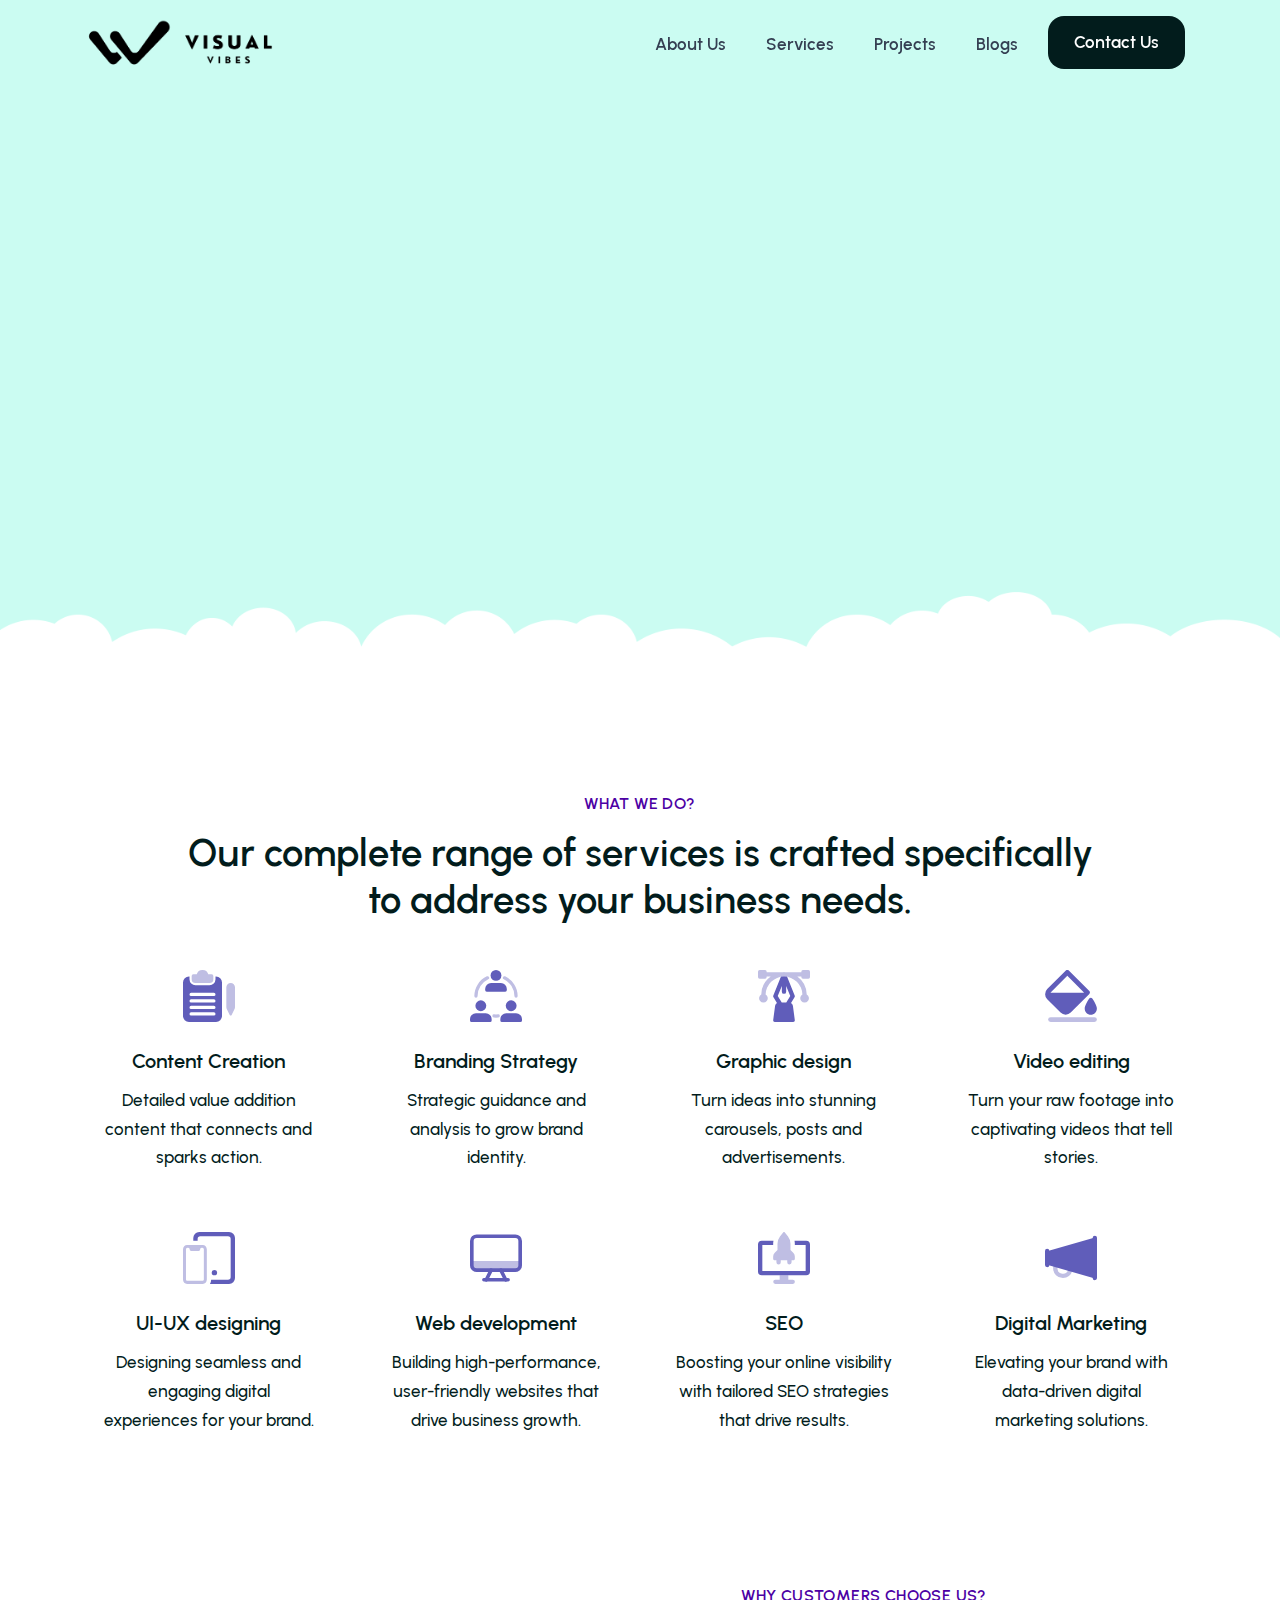
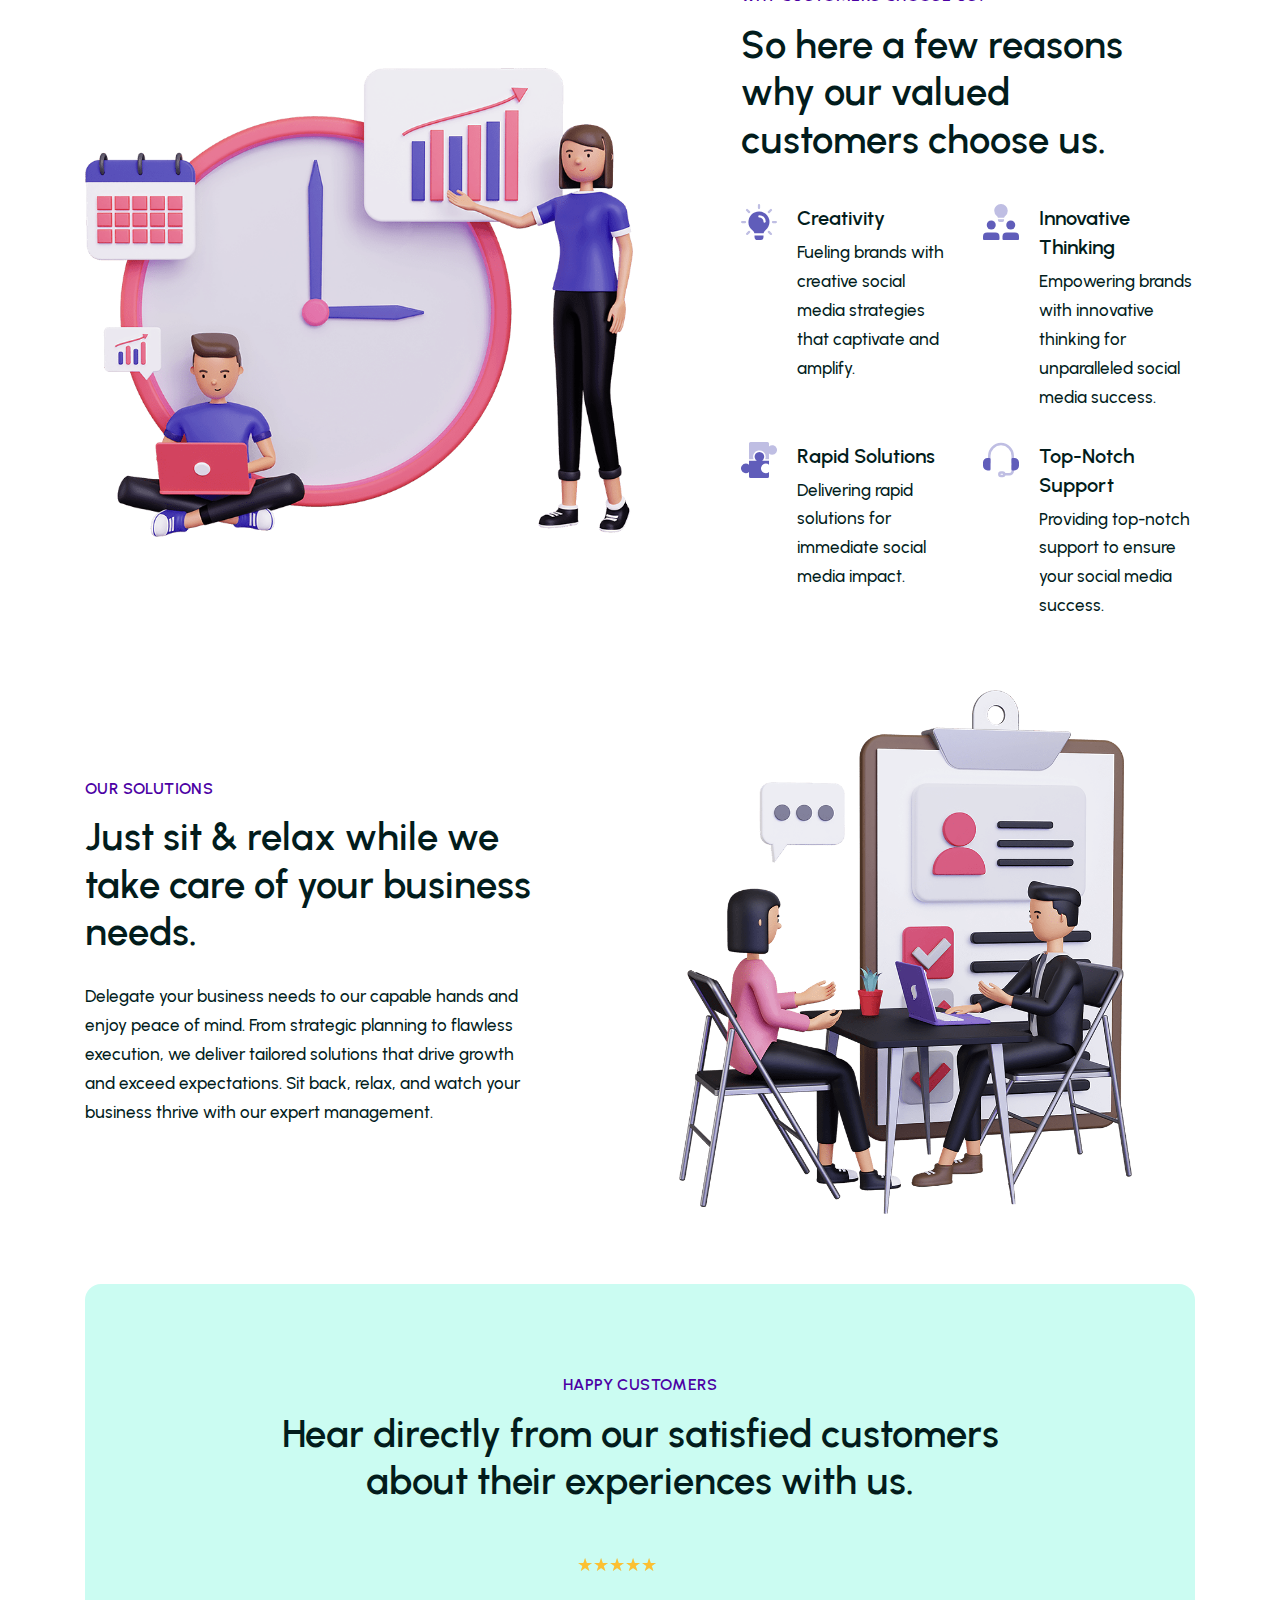
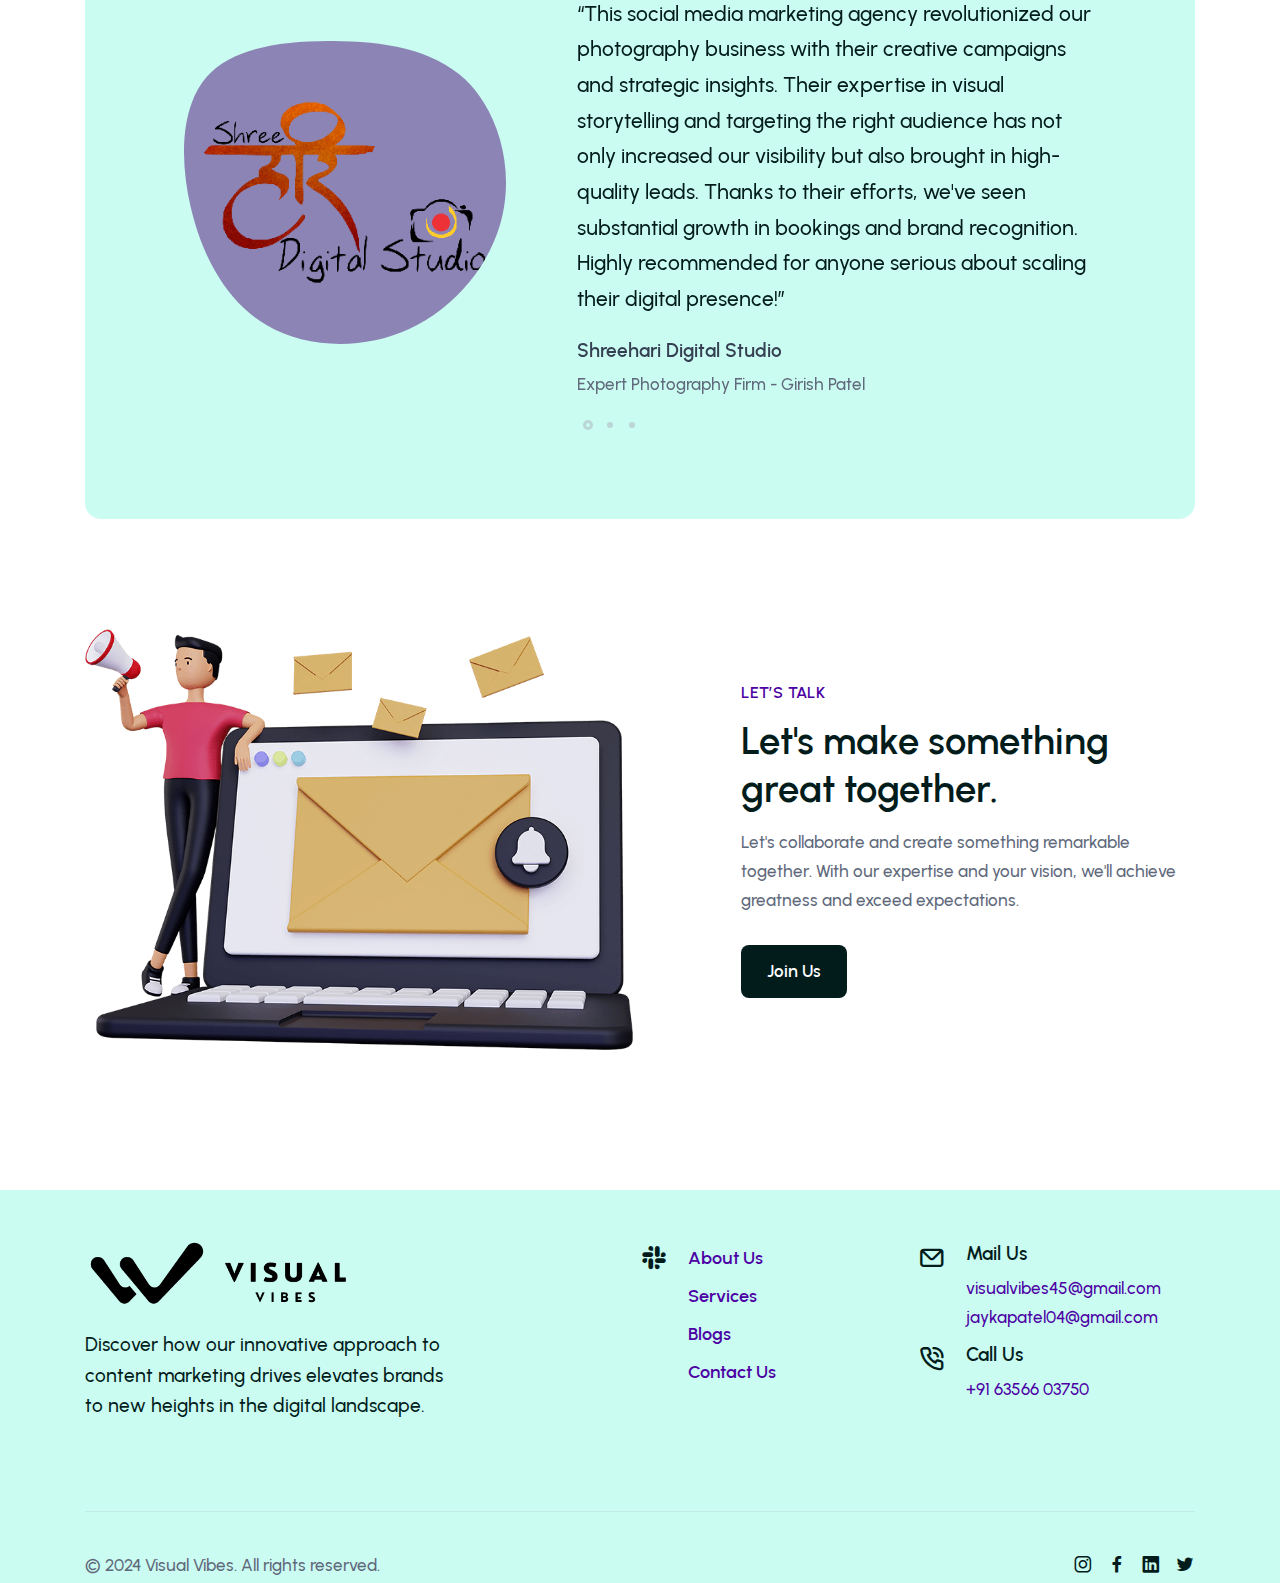
==== commit f6acdb52: "Small Changes" ====
--- a/index.html
+++ b/index.html
@@ -648,7 +648,7 @@
           </div>
           <!--/column -->
         </div>
-        <div class="row gx-md-8 gy-8 mb-15 mb-md-17 text-center">
+        <div class="row gx-md-8 gy-8 mb-10 mb-md-17 text-center">
           <div class="col-md-6 col-lg-3">
             <div class="px-md-3 px-lg-0 px-xl-3">
               <img src="./assets/img/icons/solid/devices.svg"
@@ -695,7 +695,7 @@
           <!--/column -->
         </div>
         <!--/.row -->
-        <div class="row gx-3 gy-10 mb-14 mb-md-16 align-items-center">
+        <div class="row gx-3 gy-10 mb-10 mb-md-12 align-items-center">
           <div class="col-lg-6">
             <figure><img class="w-auto" src="./assets/img/illustrations/3d8.png"
                 srcset="./assets/img/illustrations/3d8@2x.png 2x" alt="" /></figure>
@@ -769,7 +769,7 @@
           <!--/column -->
         </div>
         <!--/.row -->
-        <div class="row gx-3 gy-10 gy-lg-0 mb-15 mb-md-17 align-items-center">
+        <div class="row gx-3 gy-10 gy-lg-0 mb-10 mb-md-12 align-items-center">
           <div class="col-lg-5 mx-auto order-lg-2">
             <figure><img class="w-auto" src="./assets/img/illustrations/3d5.png"
                 srcset="./assets/img/illustrations/3d5@2x.png 2x" alt="" /></figure>
@@ -802,7 +802,7 @@
           <!--/column -->
         </div>
         <!--/.row -->
-        <div class="card bg-secondary rounded-4 mb-15 mb-md-17">
+        <div class="card bg-secondary rounded-4 ">
           <div class="card-body py-14 px-lg-0">
             <div class="row text-center">
               <div class="col-lg-8 offset-lg-2">
@@ -1001,7 +1001,7 @@
   </div>
   <!-- /.content-wrapper -->
   <footer class="bg-secondary">
-    <div class="container pt-8 pt-md-10 pb-7">
+    <div class="container pt-8 pt-md-10 ">
       <div class="row gx-lg-0 gy-6">
         <div class="col-lg-4">
           <div class="widget">
@@ -1064,7 +1064,7 @@
         <!-- /column -->
       </div>
       <!--/.row -->
-      <hr class="mt-13 mt-md-14 mb-7" />
+      <hr class=" mb-7" />
       <div class="d-md-flex align-items-center justify-content-between">
         <p class="mb-2 mb-lg-0">© 2024 Visual Vibes. All rights reserved.</p>
         <nav class="nav social  mb-0 text-md-end">
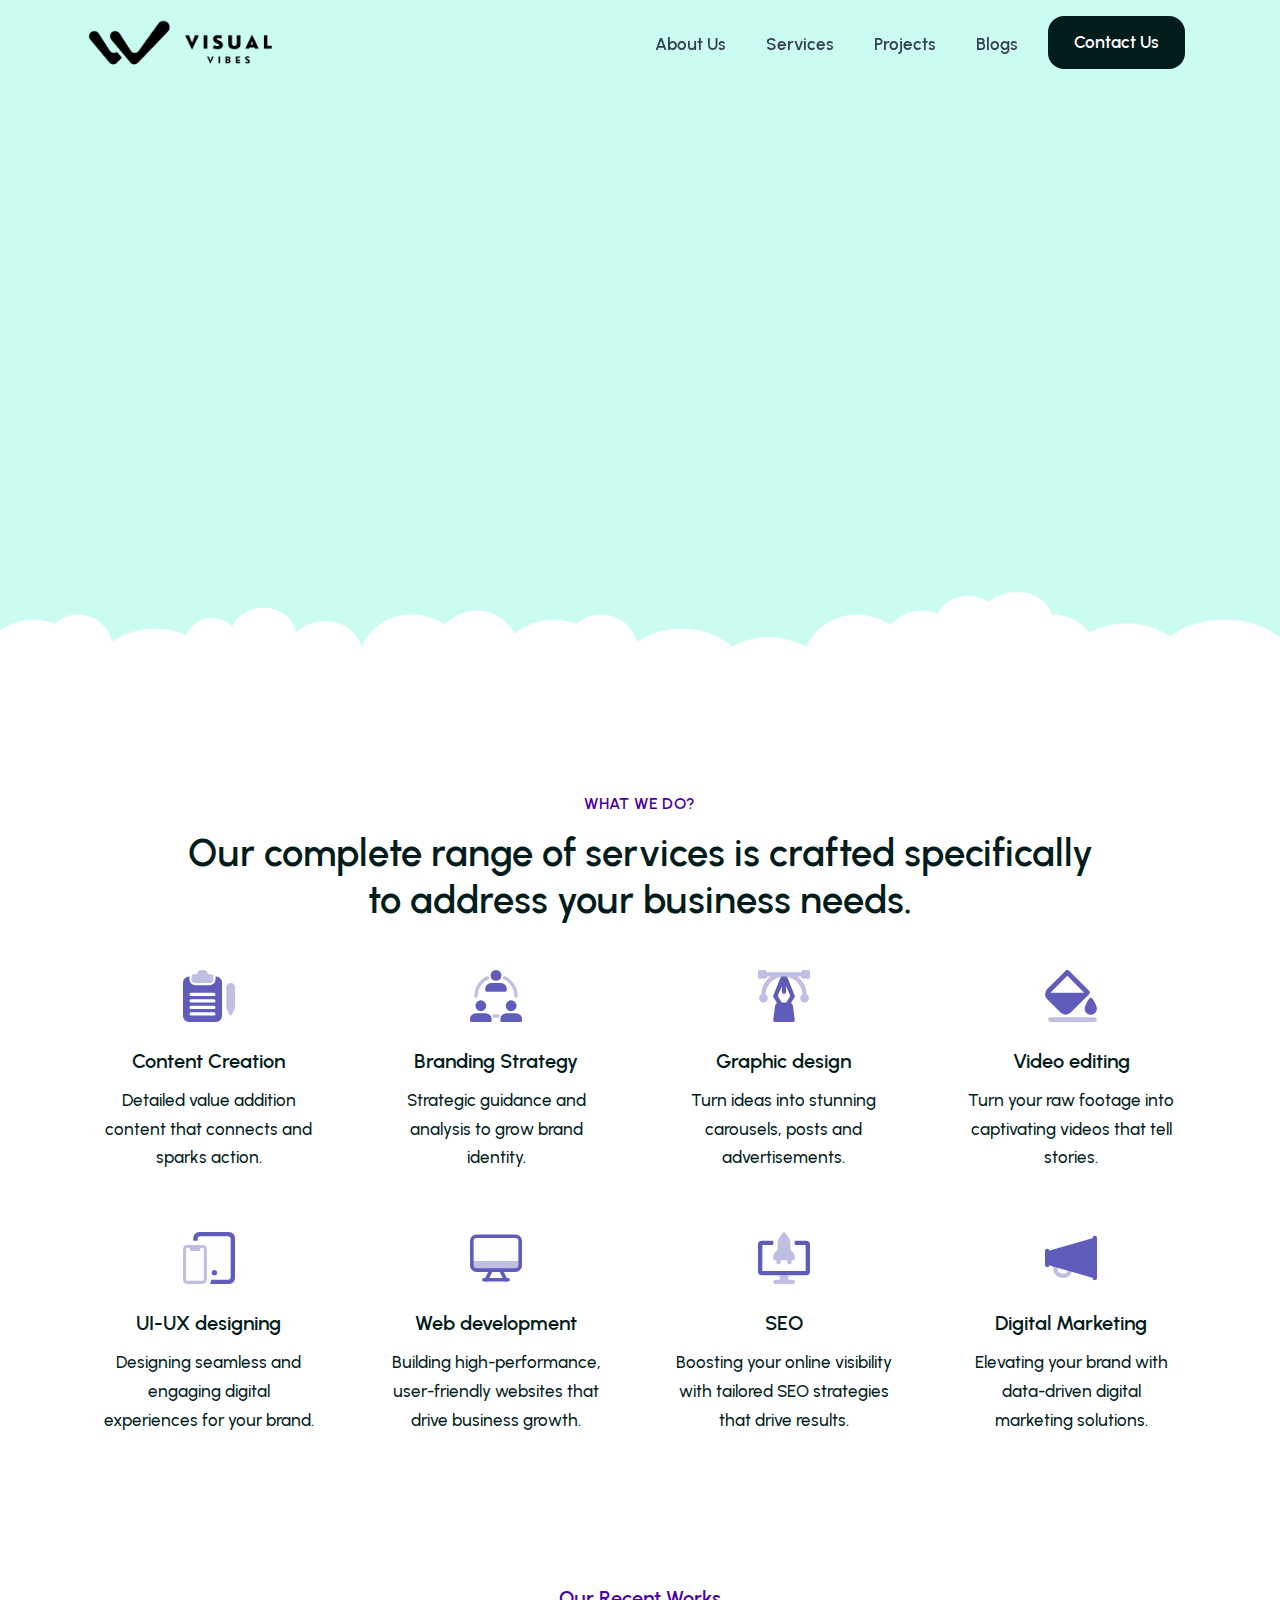
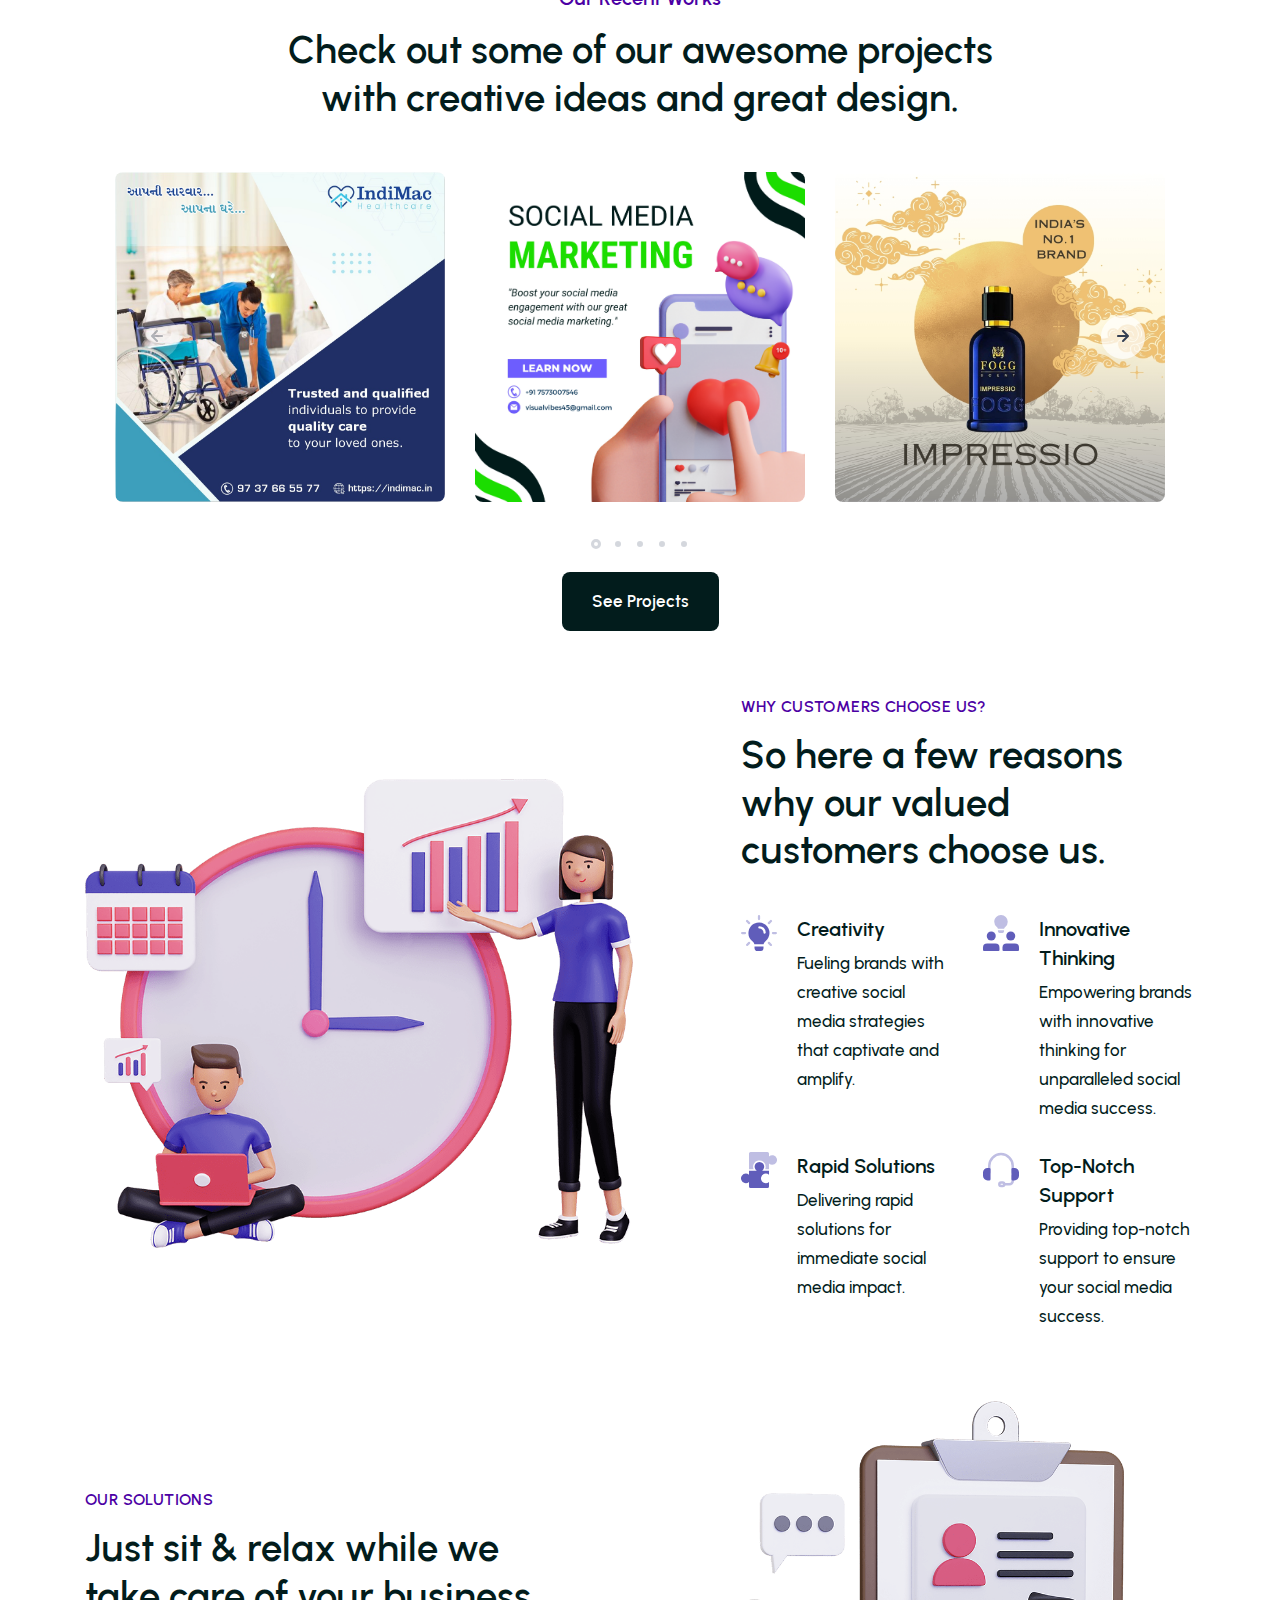
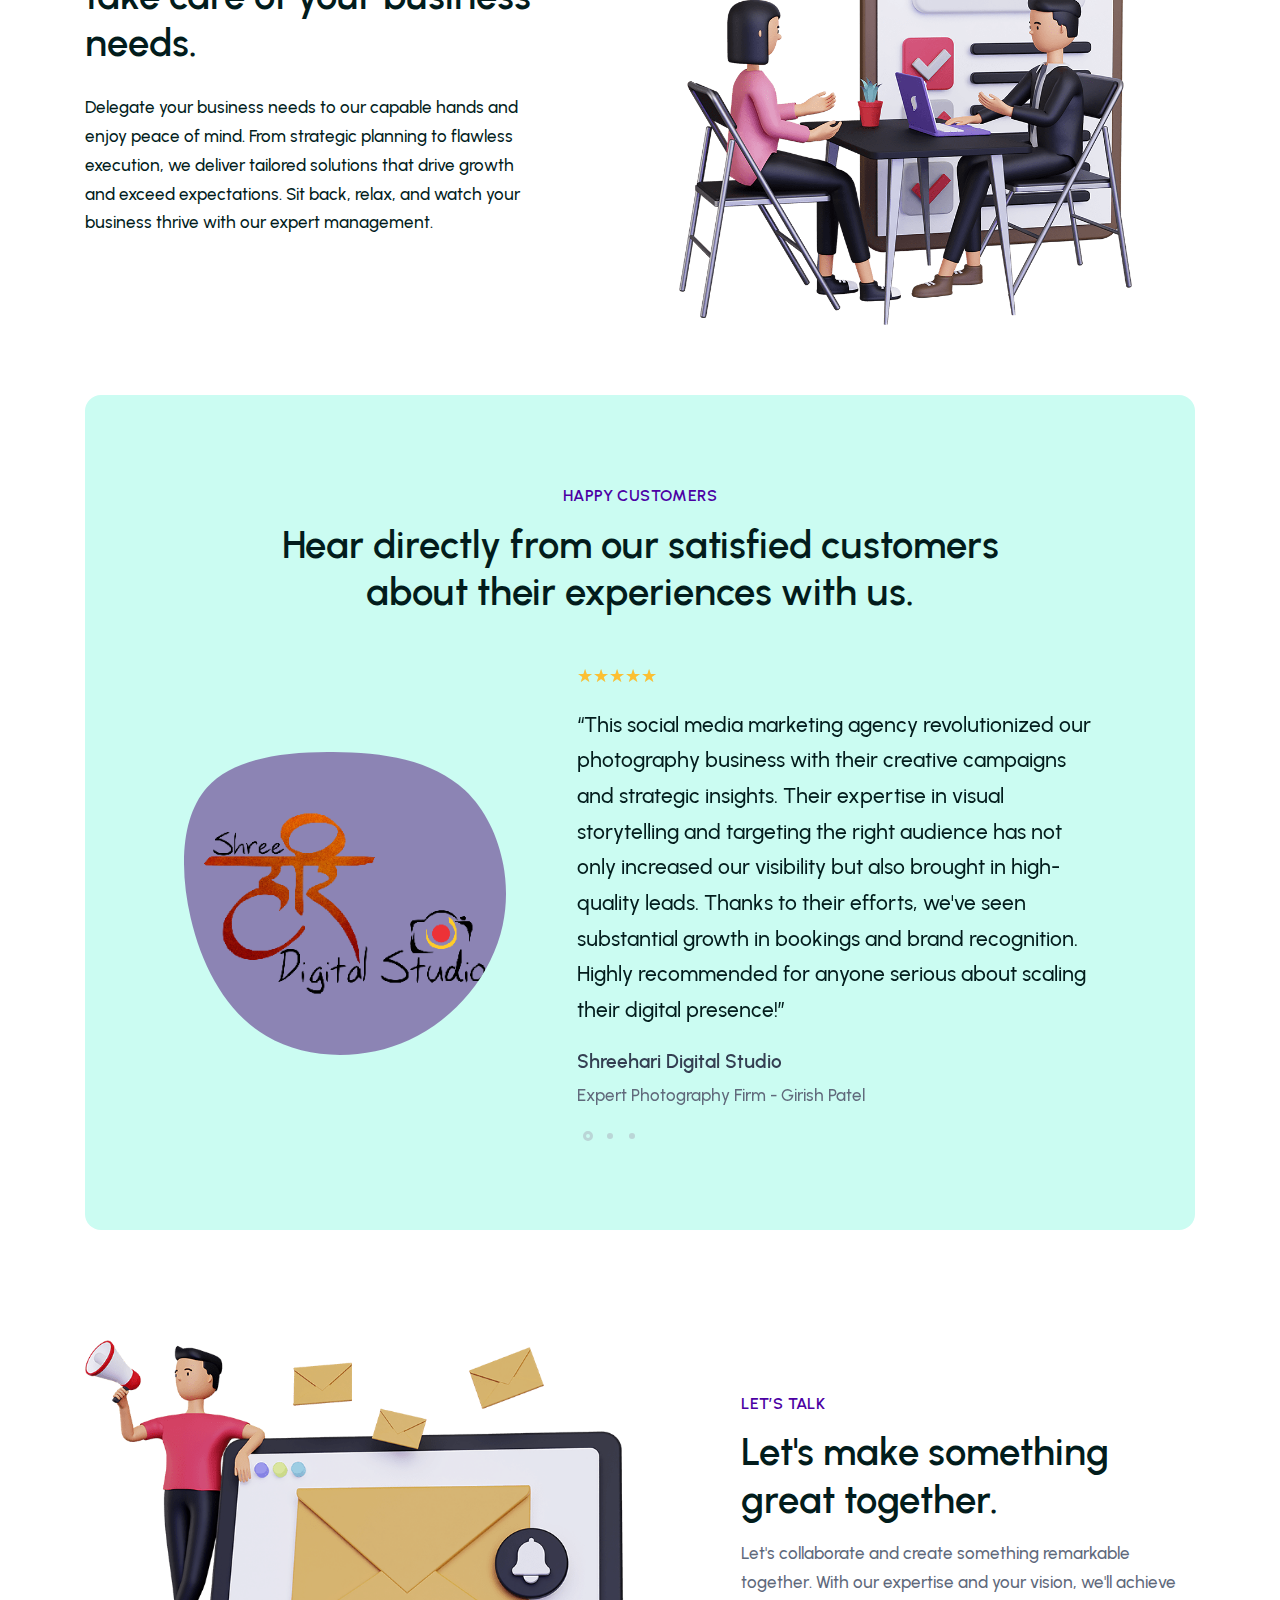
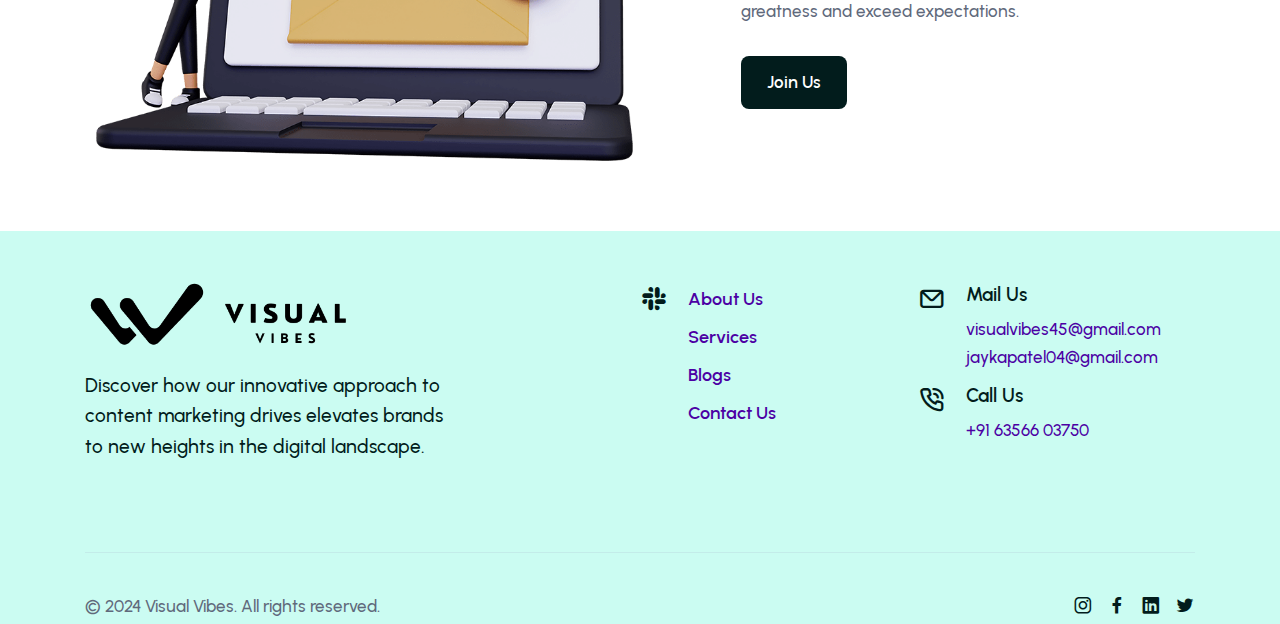
==== commit 6763c1c9: "Prefinal" ====
--- a/index.html
+++ b/index.html
@@ -447,7 +447,7 @@
                 </li>
                 <li class="nav-item dropdown">
                   <a href="contact.html" class="btn rounded-xl"
-                    style="margin: 10px ; color: white; background: #021C1C;">Contact
+                    style="margin: 10px ; color: white; background: #021C1C; border-color: #021C1C;">Contact
                     Us</a>
                   <!-- <ul class="dropdown-menu">
                     <li class="nav-item"><a class="dropdown-item" href="./blog.html">Blog without Sidebar</a></li>
@@ -569,9 +569,11 @@
         <div class="row gx-md-8 gx-xl-12 gy-10 align-items-center text-center text-lg-start">
           <div class="col-lg-6" data-cues="slideInDown" data-group="page-title" data-delay="900">
             <h1 class="display-1 mb-4 me-xl-5 mt-lg-n10" style="color: #021C1C;">Grow Your Business with <br
-                class="d-none d-md-block d-lg-none" /><span style="color: #4c00a4;">Our Marketing Solutions</span></h1>
+                class="d-none d-md-block d-lg-none" /><span style="color: #4c00a4;">Our <span
+                  class="underline-3 style-3 red">Marketing</span> Solutions</span></h1>
             <p class="lead fs-24 lh-sm mb-7 pe-xxl-15" style="color: #021C1C;">Building brands, Creating connections,
-              <br> <span style="color: #4c00a4;">"Your success is our passion."</span>
+              <br> <span style="color: #4c00a4;">"Your success is our
+                passion."</span>
             </p>
             <!-- <div class="d-inline-flex me-2"><a href="#" class="btn btn-lg btn-grape rounded">Try it for Free</a></div> -->
             <div class="d-inline-flex"><a
@@ -593,7 +595,7 @@
     </section>
     <!-- /section -->
     <section class="wrapper bg-white">
-      <div class="container pt-15 pb-15 pb-md-17">
+      <div class="container pt-15 pb-10 pb-md-12">
         <div class="row text-center">
           <div class="col-md-10 offset-md-1 col-xxl-8 offset-xxl-2">
             <h2 class="fs-16 text-uppercase mb-3" style="color: #4c00a4;">What We Do?</h2>
@@ -695,12 +697,72 @@
           <!--/column -->
         </div>
         <!--/.row -->
-        <div class="row gx-3 gy-10 mb-10 mb-md-12 align-items-center">
+        <div class="container    ">
+          <div class="row">
+            <div class="col-lg-9 col-xl-8 col-xxl-7 mx-auto text-center">
+              <h2 class="fs-20 text-grape mb-3">Our Recent Works</h2>
+              <h3 class="display-4 mb-10" style="color: #021C1C;">Check out some of our awesome projects with creative
+                ideas and
+                great design.
+              </h3>
+            </div>
+            <!-- /column -->
+          </div>
+          <!-- /.row -->
+        </div>
+        <!-- /.container -->
+        <div class="container-fluid px-md-6">
+          <div class="swiper-container blog grid-view mb-5 mb-md-12" data-margin="30" data-nav="true" data-dots="true"
+            data-items-xxl="3" data-items-md="3" data-items-xs="1">
+            <div class="swiper">
+              <div class="swiper-wrapper">
+                <div class="swiper-slide">
+                  <figure class="rounded"><img src="./assets/img/photos/Post7.jpg" alt="" /></figure>
+                </div>
+                <!--/.swiper-slide -->
+                <div class="swiper-slide">
+                  <figure class="rounded"><img src="./assets/img/photos/post11.jpg" alt="" /></figure>
+                </div>
+                <!--/.swiper-slide -->
+                <div class="swiper-slide">
+                  <figure class="rounded"><img src="./assets/img/photos/Product mockup 2.jpg" alt="" /></figure>
+                </div>
+                <!--/.swiper-slide -->
+                <div class="swiper-slide">
+                  <figure class="rounded"><img src="./assets/img/photos/Product mockup 3.jpg" alt="" /></figure>
+                </div>
+                <!--/.swiper-slide -->
+
+                <div class="swiper-slide">
+                  <figure class="rounded"><img src="./assets/img/photos/GrillKitchen.jpg" alt="" /></figure>
+                </div>
+                <!--/.swiper-slide -->
+                <div class="swiper-slide">
+                  <figure class="rounded"><img src="./assets/img/photos/AgrawalDental.jpg" alt="" /></figure>
+                </div>
+                <!--/.swiper-slide -->
+                <div class="swiper-slide">
+                  <figure class="rounded"><img src="./assets/img/photos/logo1.png" alt="" />
+                  </figure>
+                </div>
+                <!--/.swiper-slide -->
+              </div>
+              <!--/.swiper-wrapper -->
+            </div>
+            <!-- /.swiper -->
+          </div>
+          <!-- /.swiper-container -->
+          <div class="text-center " style="justify-content: center;"><a href="projects.html"
+              class="btn btn-lg   rounded" style="background: #021C1C;  color: white;">See Projects</a></div>
+        </div>
+
+        <div class="row gx-3 gy-10 mt-3 mb-10 mb-md-12 align-items-center">
           <div class="col-lg-6">
             <figure><img class="w-auto" src="./assets/img/illustrations/3d8.png"
                 srcset="./assets/img/illustrations/3d8@2x.png 2x" alt="" /></figure>
           </div>
           <!--/column -->
+
           <div class="col-lg-5 ms-auto">
             <h2 class="fs-16 text-uppercase text-grape mb-3">Why Customers Choose Us?</h2>
             <h3 class="display-4 mb-8" style="color: #021C1C;">So here a few reasons why our valued customers choose us.
--- a/assets/css/style.css
+++ b/assets/css/style.css
@@ -4509,7 +4509,7 @@
 }
 .btn-outline-grape {
   --bs-btn-color: #605dba;
-  --bs-btn-border-color: #605dba;
+  --bs-btn-border-color: #021C1C;
   --bs-btn-hover-color: #fff;
   --bs-btn-hover-bg: #605dba;
   --bs-btn-hover-border-color: #605dba;
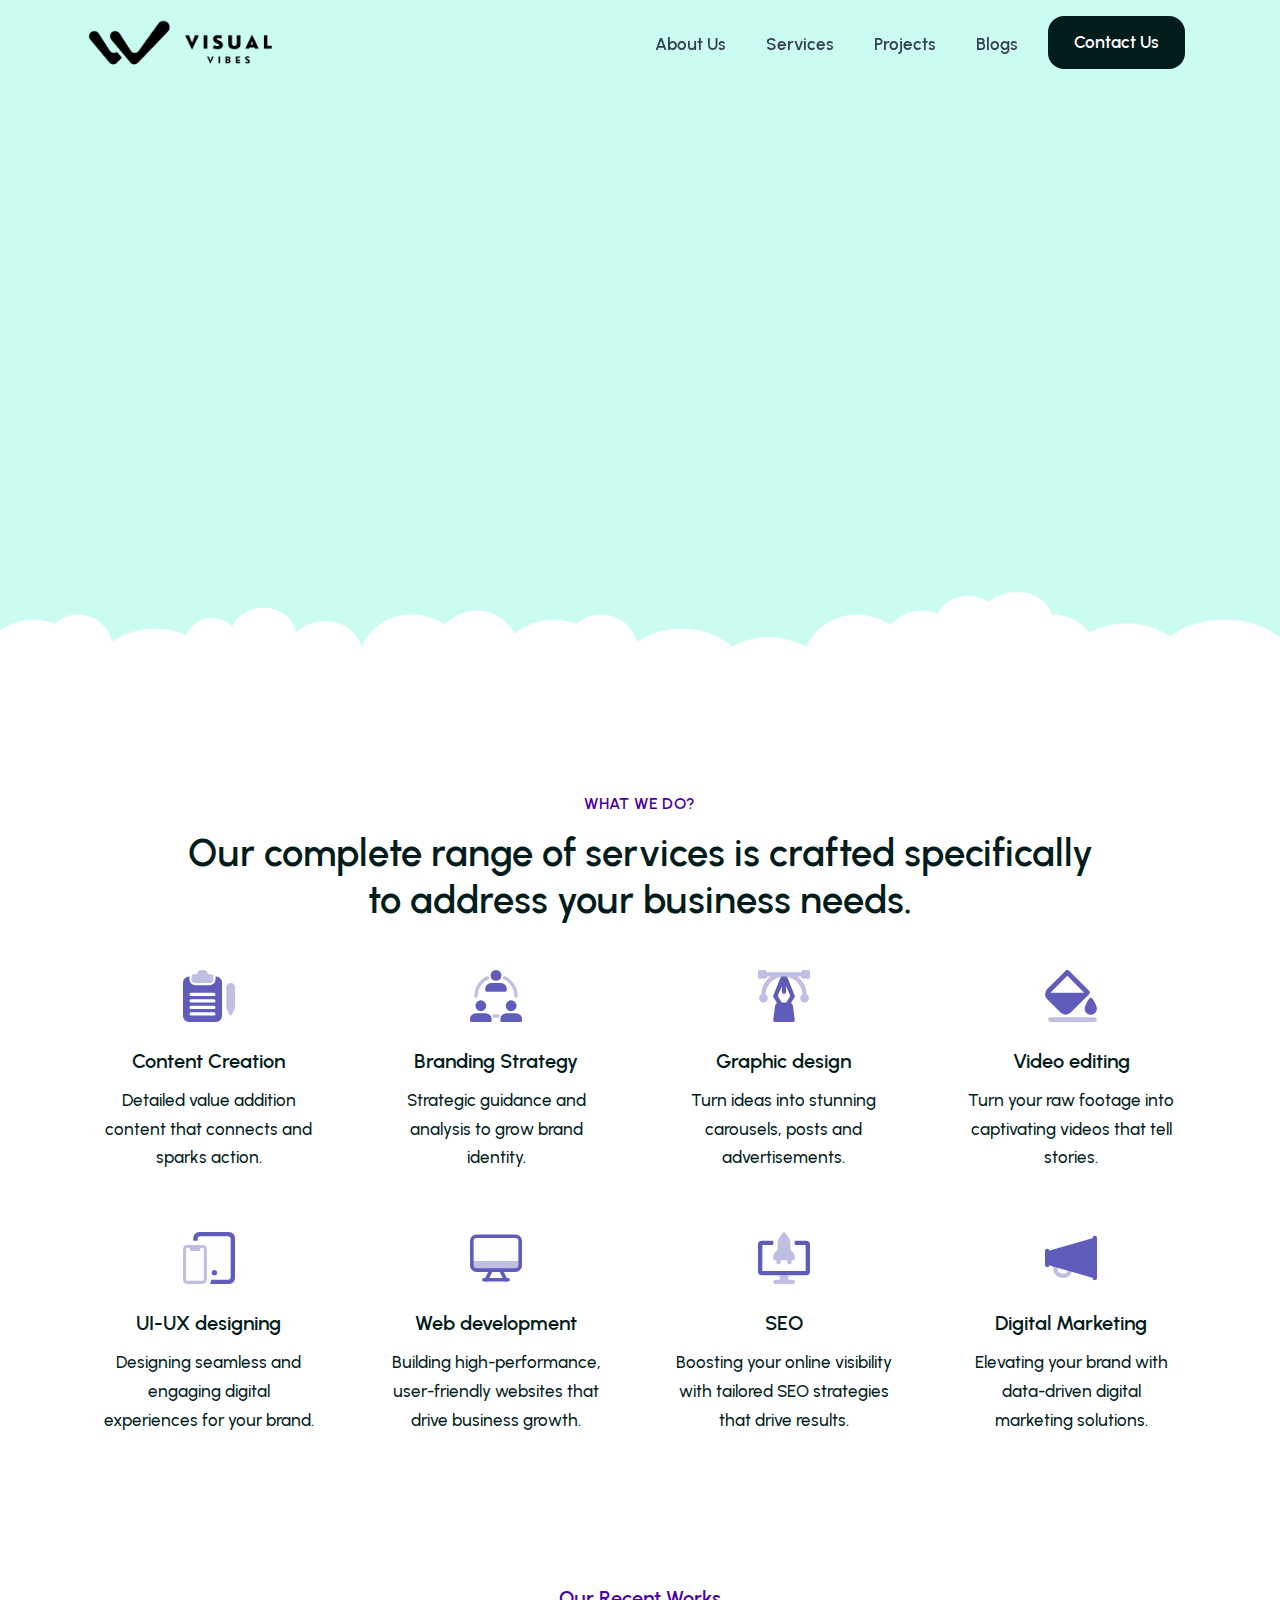
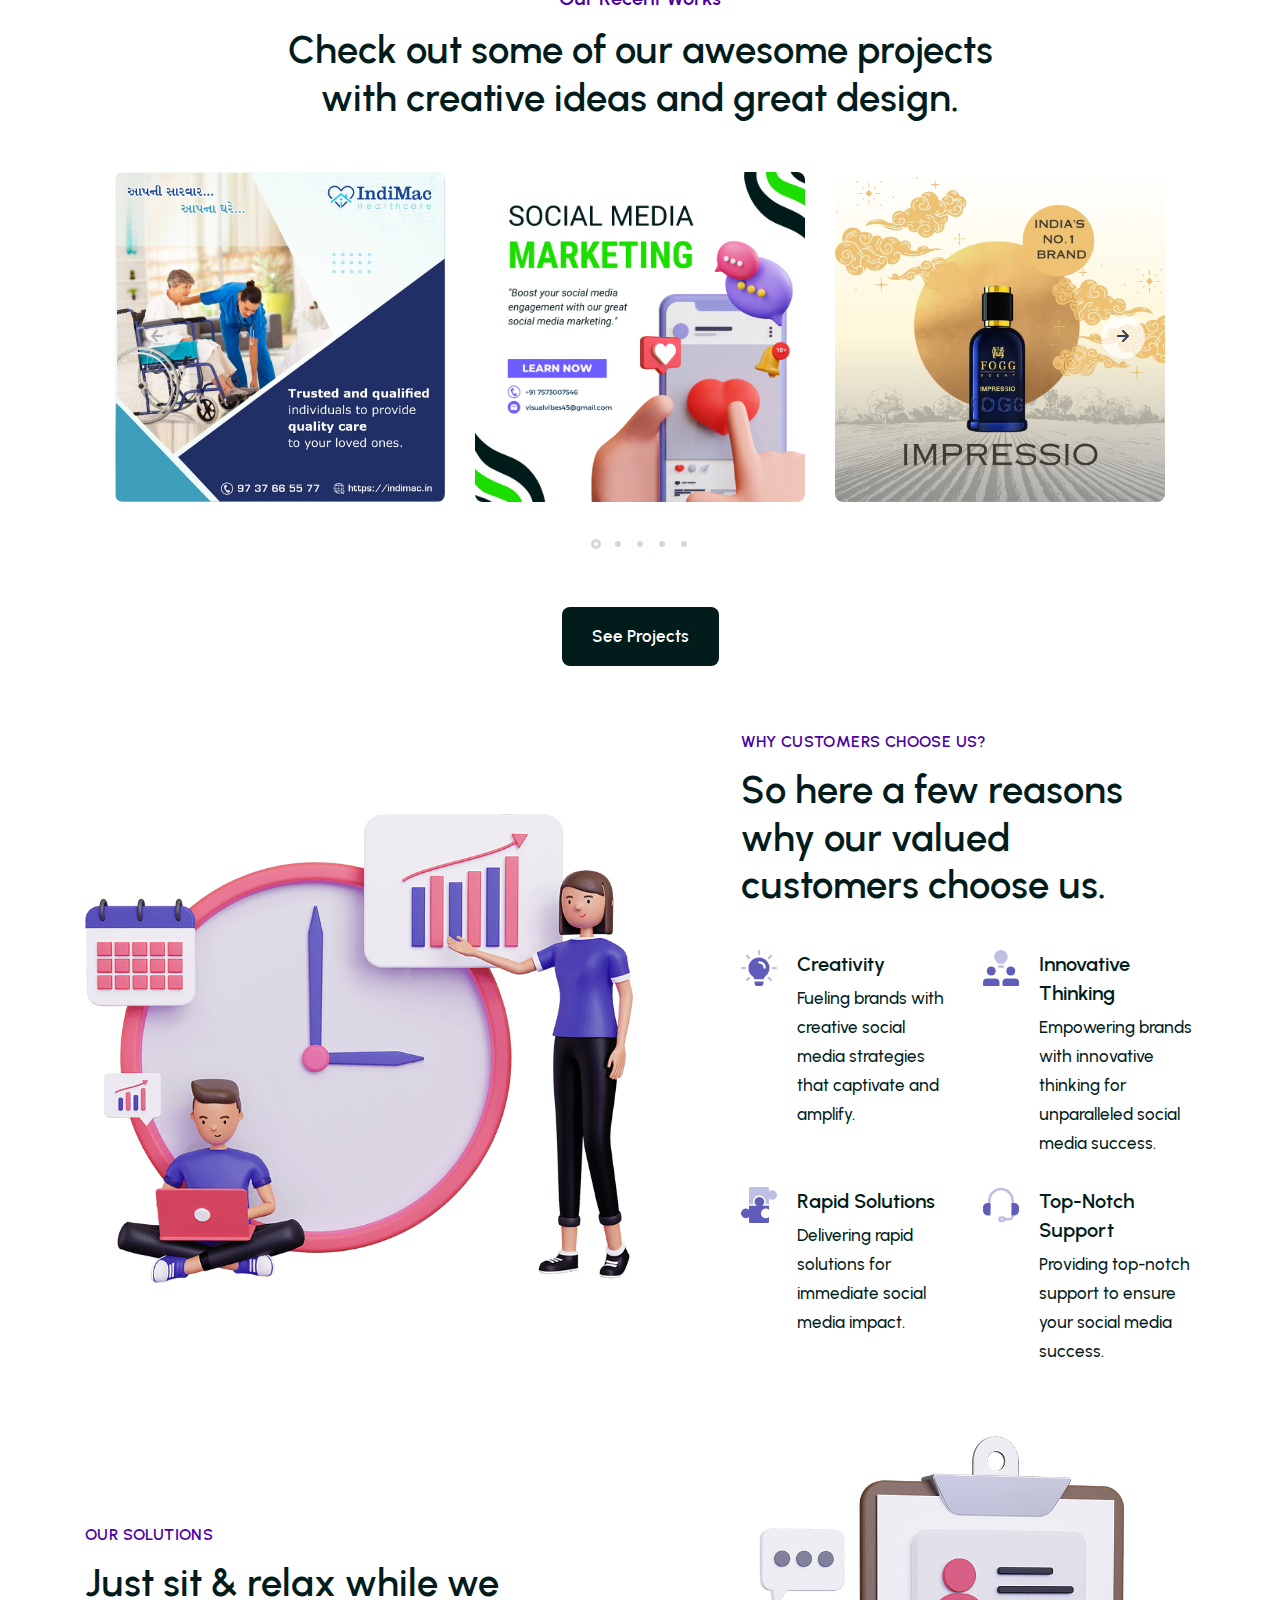
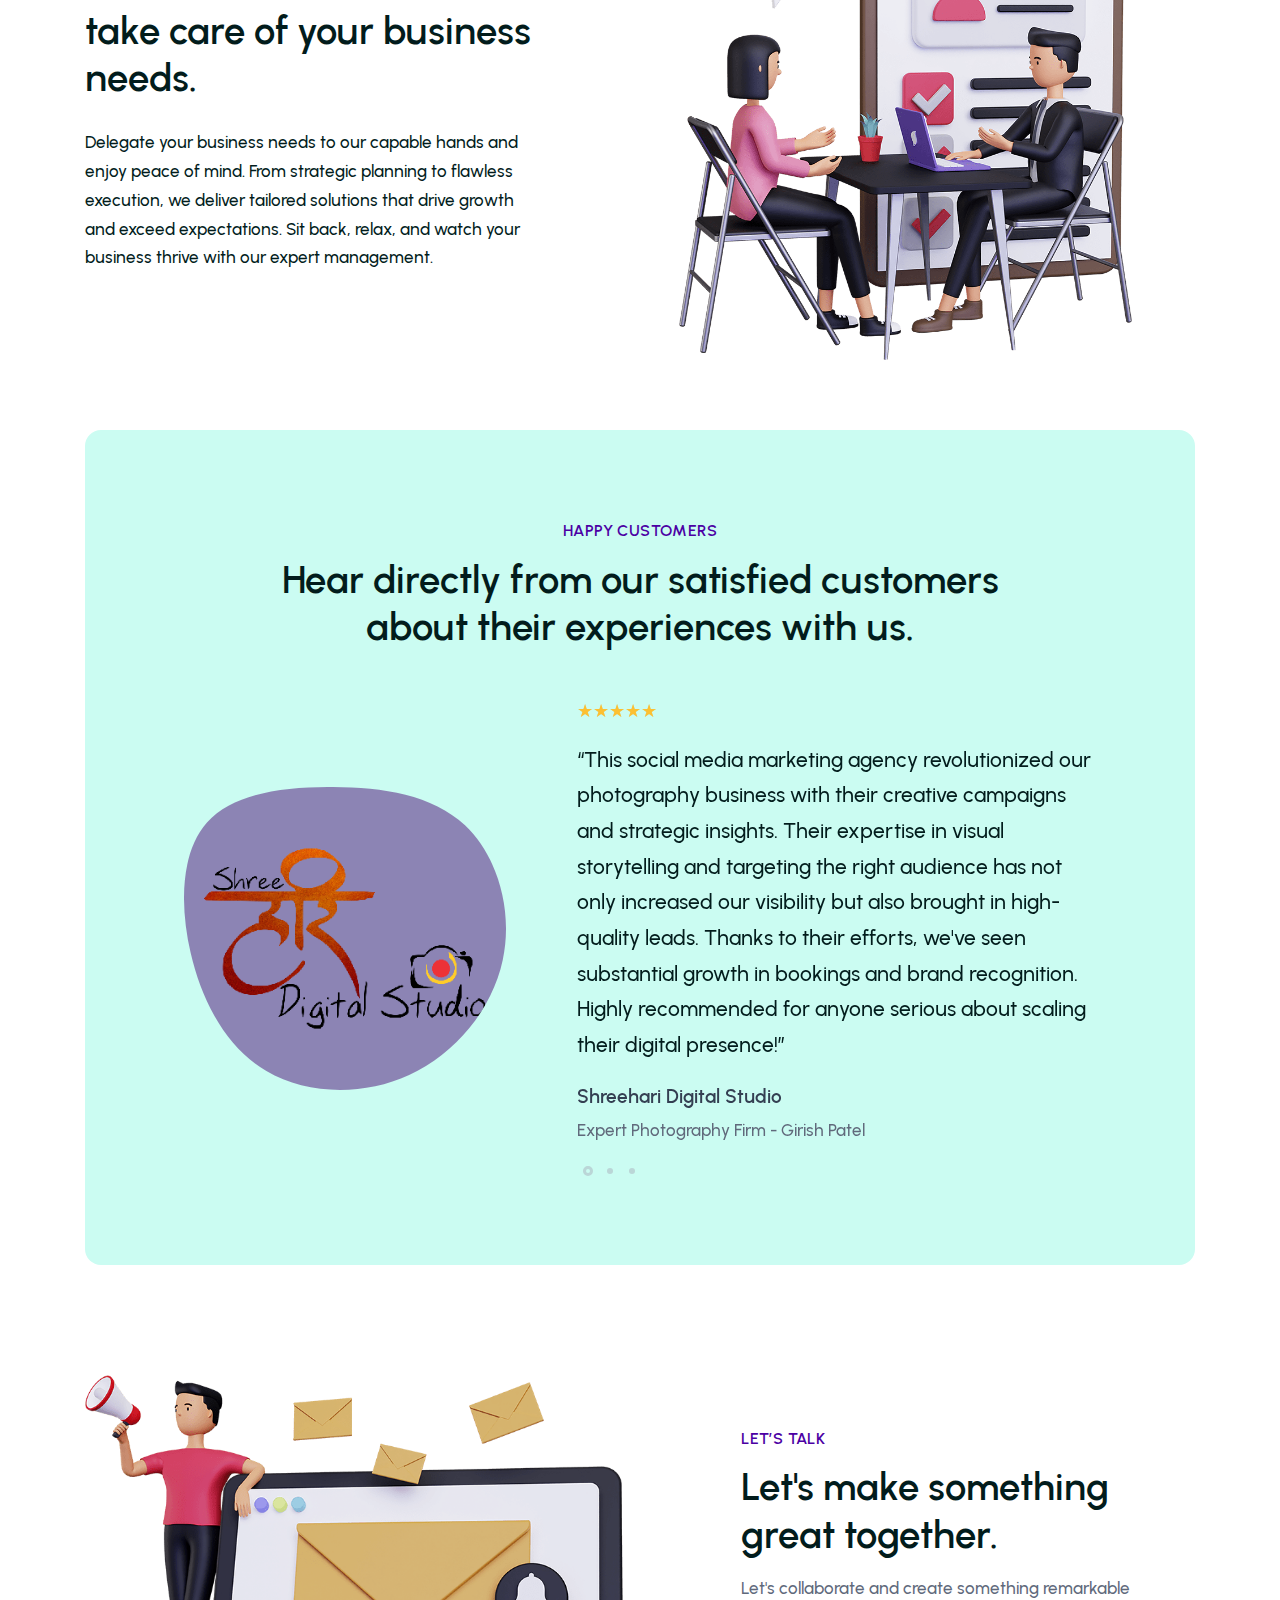
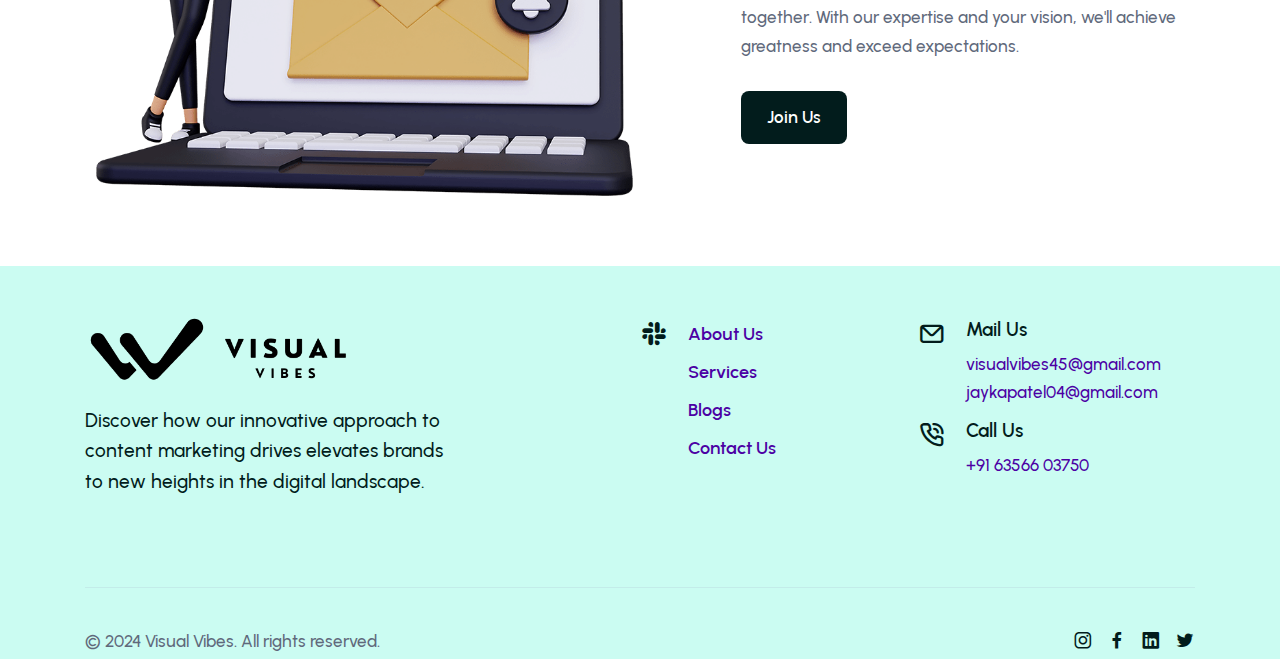
==== commit 0cecb71b: "almost Final" ====
--- a/index.html
+++ b/index.html
@@ -577,7 +577,7 @@
             </p>
             <!-- <div class="d-inline-flex me-2"><a href="#" class="btn btn-lg btn-grape rounded">Try it for Free</a></div> -->
             <div class="d-inline-flex"><a
-                href="https://drive.google.com/file/d/1lFI7_wuCk3p1RoWOFq-xwM2ParIFLW4G/view?usp=sharing"
+                href="https://drive.google.com/file/d/1HUCox1CgrgTHpSwNHy8qvIGSlVdgxZXv/view?usp=sharing"
                 class="btn btn-lg  rounded" style="background: #021C1C; color: white;">Get Brochure</a></div>
             <!-- <a href="https://drive.google.com/uc?export=Download&id=1lFI7_wuCk3p1RoWOFq-xwM2ParIFLW4G"></a> -->
           </div>
@@ -714,7 +714,7 @@
         <div class="container-fluid px-md-6">
           <div class="swiper-container blog grid-view mb-5 mb-md-12" data-margin="30" data-nav="true" data-dots="true"
             data-items-xxl="3" data-items-md="3" data-items-xs="1">
-            <div class="swiper">
+            <div class="swiper ">
               <div class="swiper-wrapper">
                 <div class="swiper-slide">
                   <figure class="rounded"><img src="./assets/img/photos/Post7.jpg" alt="" /></figure>
@@ -752,7 +752,7 @@
             <!-- /.swiper -->
           </div>
           <!-- /.swiper-container -->
-          <div class="text-center " style="justify-content: center;"><a href="projects.html"
+          <div class="text-center pt-7" style="justify-content: center;"><a href="projects.html"
               class="btn btn-lg   rounded" style="background: #021C1C;  color: white;">See Projects</a></div>
         </div>
 
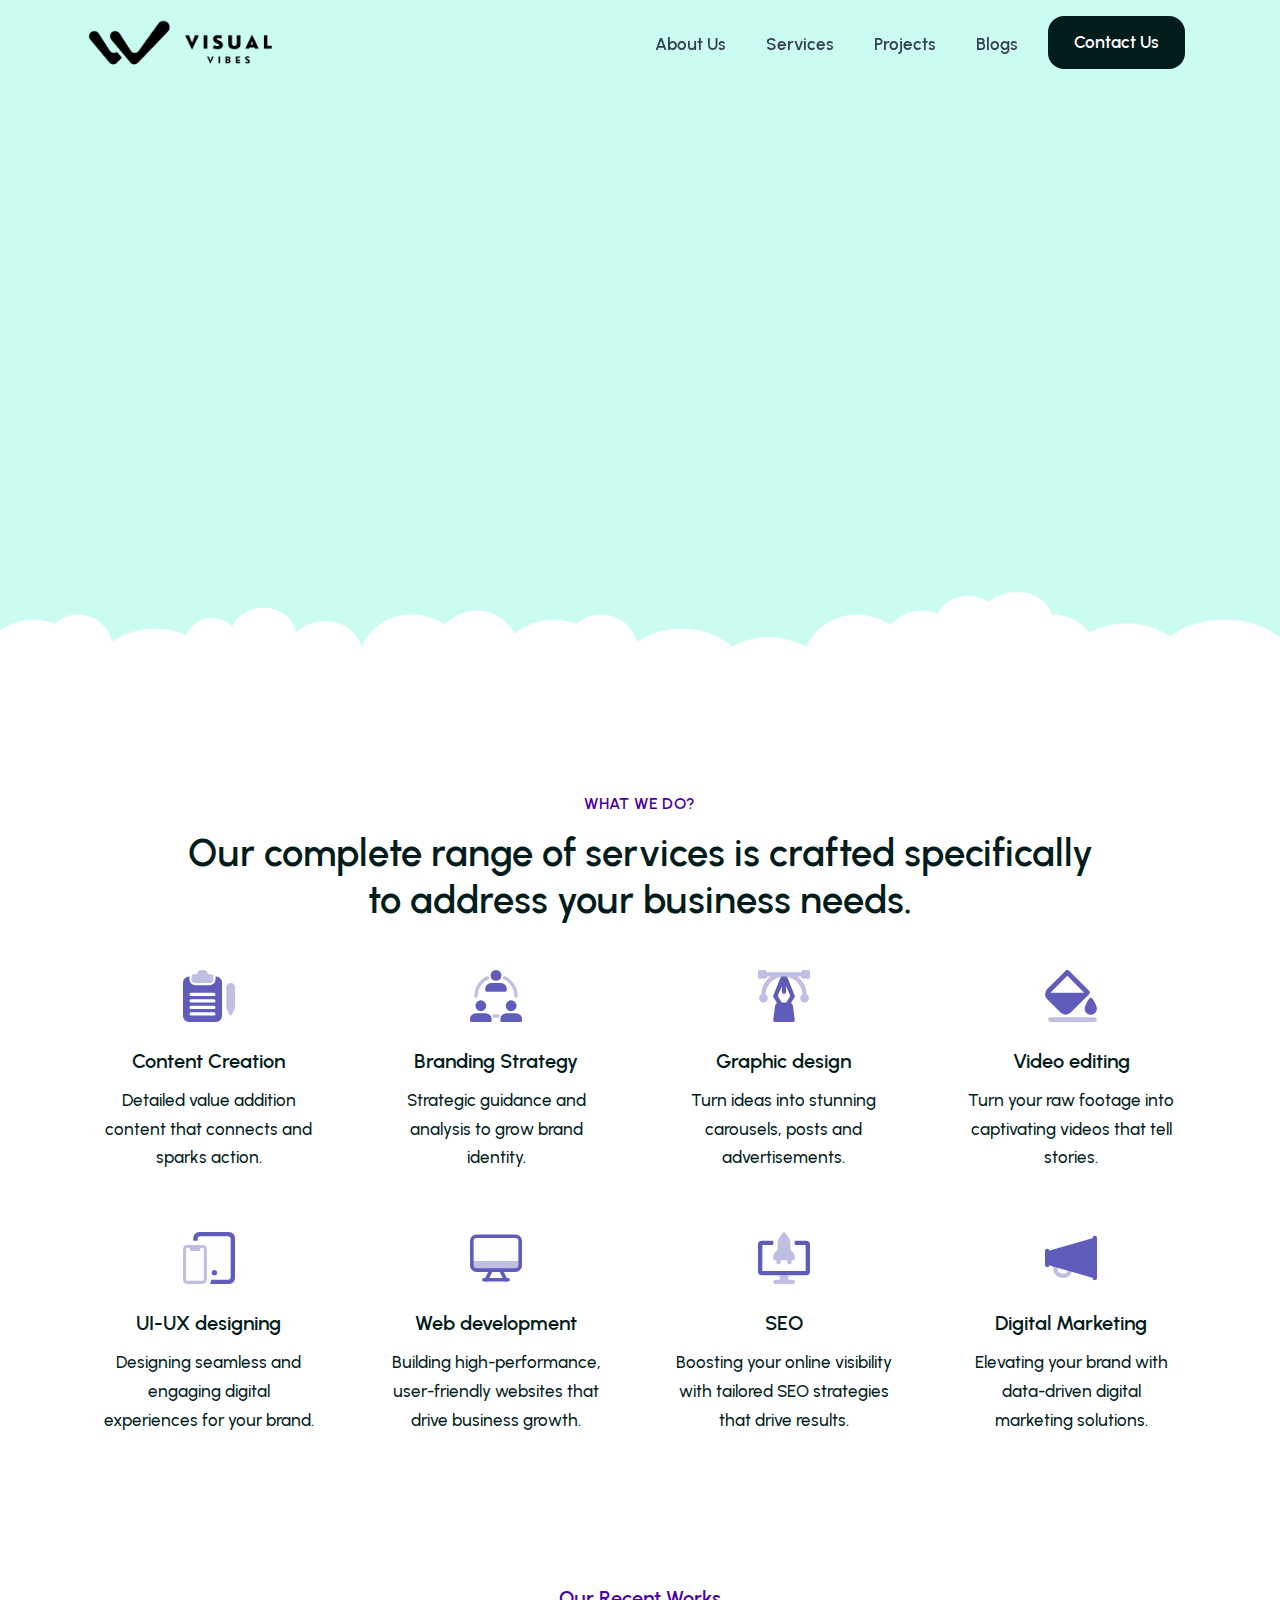
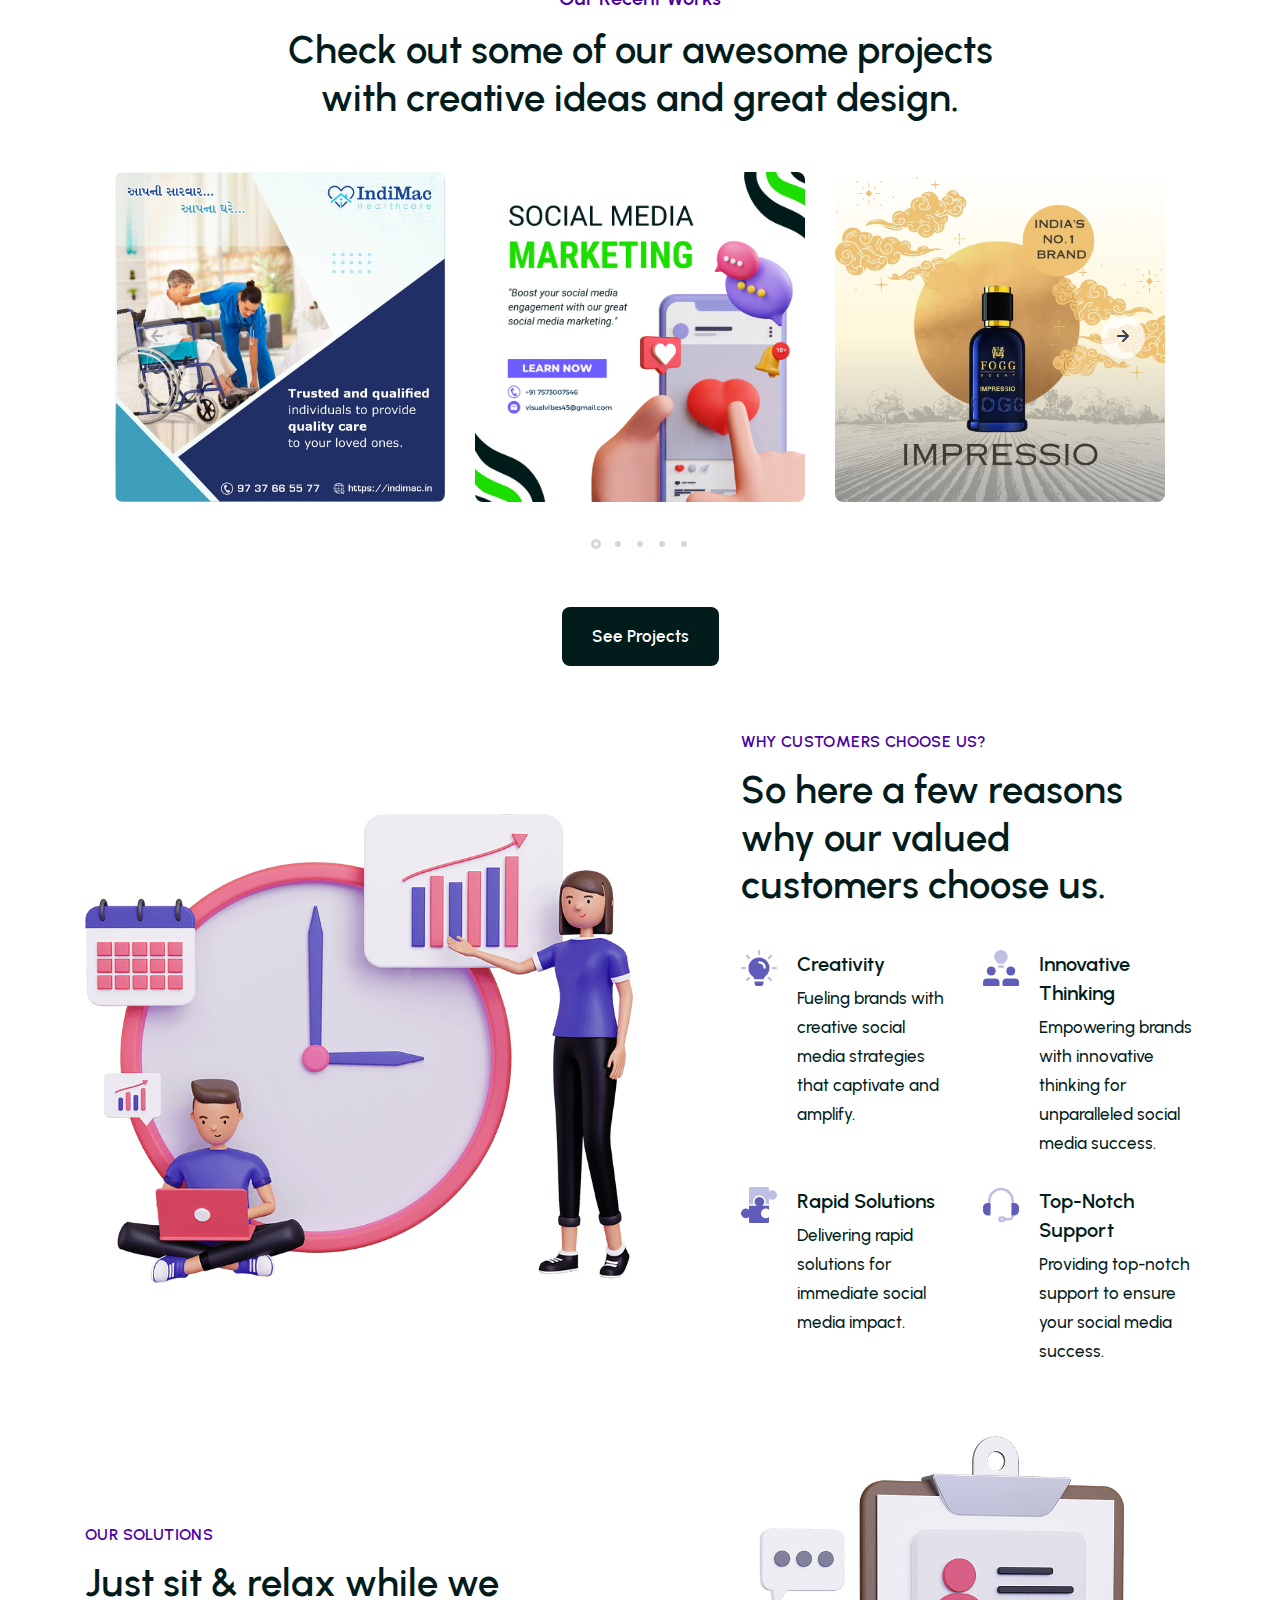
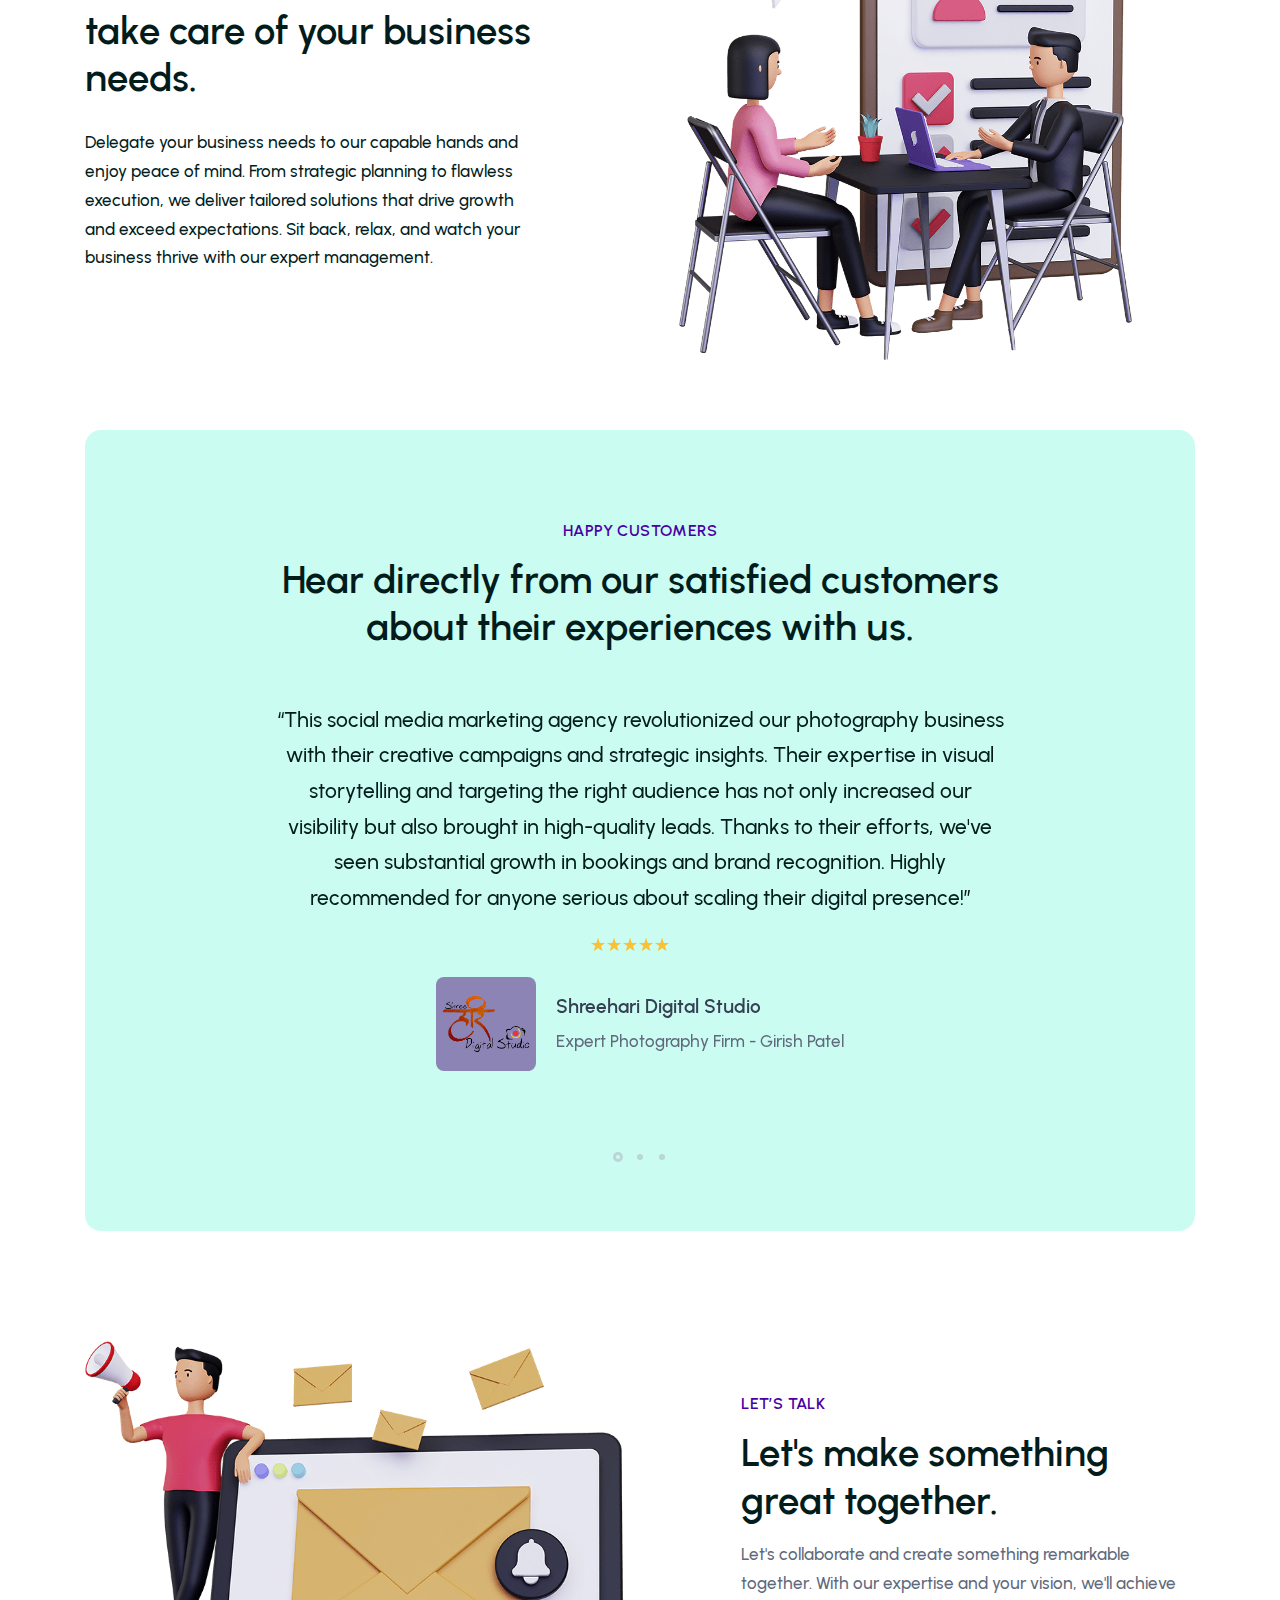
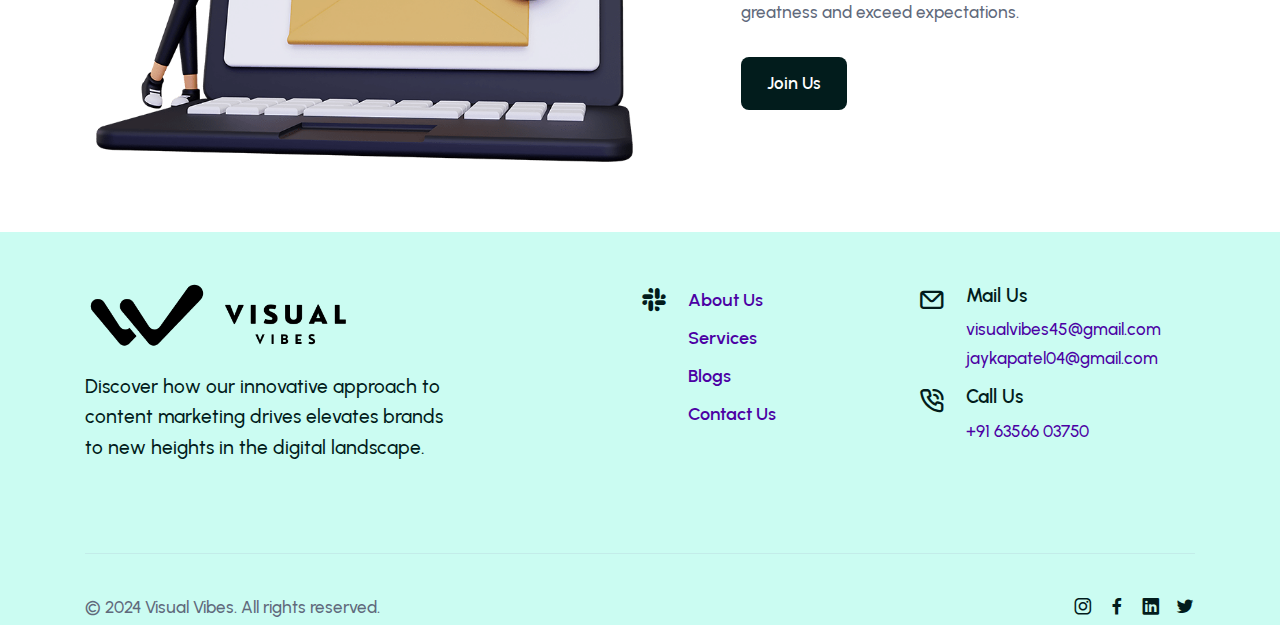
==== commit f4029c45: "Final_Website" ====
--- a/index.html
+++ b/index.html
@@ -876,19 +876,13 @@
               <!-- /column -->
             </div>
             <!-- /.row -->
-            <div class="row gx-lg-8 gx-xl-12 align-items-center">
-              <div class="col-lg-5 ms-auto col-xl-4 d-none d-lg-flex">
-                <div class="img-mask mask-3"><img src="./assets/img/photos/Shree Hari Digital Studio Logo.png"
-                    srcset="./assets/img/photos/Shree Hari Digital Studio Logo.png" alt="" /></div>
-              </div>
-              <!--/column -->
-              <div class="col-lg-6 col-xl-6 col-xxl-5 me-auto">
-                <div class="swiper-container dots-start dots-closer mb-6" data-margin="30" data-dots="true">
+            <div class="row">
+              <div class="col-md-10 col-lg-8 mx-auto">
+                <div class="swiper-container dots-closer text-center mb-2" data-margin="30" data-dots="true">
                   <div class="swiper">
                     <div class="swiper-wrapper">
                       <div class="swiper-slide">
-                        <span class="ratings five mb-3"></span>
-                        <blockquote class="border-0 fs-lg mb-0">
+                        <blockquote class="border-0 fs-lg">
                           <p style="color: #021C1C;">“This social media marketing agency revolutionized our photography
                             business with their
                             creative campaigns and strategic insights. Their expertise in visual storytelling and
@@ -896,8 +890,11 @@
                             high-quality leads. Thanks to their efforts, we've seen substantial growth in bookings and
                             brand recognition. Highly recommended for anyone serious about scaling their digital
                             presence!”</p>
-                          <div class="blockquote-details">
-                            <div class="info ps-0">
+                          <span class="ratings five mb-3"></span>
+                          <div class="blockquote-details justify-content-center">
+                            <img class="rounded w-15" src="./assets/img/photos/Shree Hari Digital Studio Logo.png"
+                              srcset="./assets/img/photos/Shree Hari Digital Studio Logo.png 2x" alt="" />
+                            <div class="info">
                               <h5 class="mb-1">Shreehari Digital Studio</h5>
                               <p class="mb-0">Expert Photography Firm - Girish Patel</p>
                             </div>
@@ -906,33 +903,45 @@
                       </div>
                       <!--/.swiper-slide -->
                       <div class="swiper-slide">
-                        <span class="ratings five mb-3"></span>
-                        <!-- <blockquote class="border-0 fs-lg mb-0">
-                          <p>“Vivamus sagittis lacus vel augue laoreet rutrum faucibus dolor auctor. Vestibulum ligula
-                            porta felis euismod semper. Cras justo odio consectetur nulla dapibus curabitur blandit
-                            faucibus.”</p>
-                          <div class="blockquote-details">
-                            <div class="info ps-0">
-                              <h5 class="mb-1">Cory Zamora</h5>
-                              <p class="mb-0">Marketing Specialist</p>
+                        <blockquote class="border-0 fs-lg">
+                          <p>“As a small business owner, finding a reliable and talented graphic design company is
+                            crucial.
+                            I recently worked with Visual Vibes, and I couldn't believe the results. They understood
+                            my vision perfectly and created stunning graphics that truly represent my brand. Their
+                            attention
+                            to detail and creative approach exceeded my expectations. I highly recommend Visual Vibes to
+                            any
+                            small business looking to elevate their visual identity.”</p>
+                          <span class="ratings four mb-3"></span>
+                          <div class="blockquote-details justify-content-center">
+                            <img class="rounded w-15" src="./assets/img/photos/Kirtan_Photo.jpg"
+                              srcset="./assets/img/photos/Kirtan_Photo.jpg 2x" alt="" />
+                            <div class="info">
+                              <h5 class="mb-1"> Kirtan Kapatel</h5>
+                              <p class="mb-0">Enthusiast Enterpreneur</p>
                             </div>
                           </div>
-                        </blockquote> -->
+                        </blockquote>
                       </div>
                       <!--/.swiper-slide -->
                       <div class="swiper-slide">
-                        <span class="ratings five mb-3"></span>
-                        <!-- <blockquote class="border-0 fs-lg mb-0">
-                          <p>“Vivamus sagittis lacus vel augue laoreet rutrum faucibus dolor auctor. Vestibulum ligula
-                            porta felis euismod semper. Cras justo odio consectetur nulla dapibus curabitur blandit
-                            faucibus.”</p>
-                          <div class="blockquote-details">
-                            <div class="info ps-0">
-                              <h5 class="mb-1">Nikolas Brooten</h5>
-                              <p class="mb-0">Sales Manager</p>
+                        <blockquote class="border-0 fs-lg">
+                          <p>“As the owner of a small restaurant, I knew I needed a professional website to attract more
+                            customers. Visual Vibes delivered beyond my expectations. They created a beautiful,
+                            user-friendly website that perfectly represents our brand and menu. Their team was
+                            attentive, responsive, and incredibly skilled. Our online reservations have increased, and
+                            we've received many compliments on the new site. I highly recommend Visual Vibes for any
+                            restaurant looking to boost its online presence.”</p>
+                          <span class="ratings five mb-3"></span>
+                          <div class="blockquote-details justify-content-center">
+                            <img class="rounded-circle w-12" src="./assets/img/photos/Soumya_logo.png"
+                              srcset="./assets/img/avatars/photos/Soumya_logo.png 2x" alt="" />
+                            <div class="info">
+                              <h5 class="mb-1">Soumya Kachhiya</h5>
+                              <p class="mb-0">Operational Manager</p>
                             </div>
                           </div>
-                        </blockquote> -->
+                        </blockquote>
                       </div>
                       <!--/.swiper-slide -->
                     </div>
@@ -942,7 +951,7 @@
                 </div>
                 <!-- /.swiper-container -->
               </div>
-              <!--/column -->
+              <!-- /column -->
             </div>
             <!--/.row -->
           </div>
--- a/assets/css/style.css
+++ b/assets/css/style.css
@@ -214,10 +214,10 @@
   --bs-tertiary-bg: #fefefe;
   --bs-tertiary-bg-rgb: 254, 254, 254;
   --bs-heading-color: #343f52;
-  --bs-link-color: #1CDD00;
+  --bs-link-color: #4c00a4;
   --bs-link-color-rgb: 28, 221, 0;
   --bs-link-decoration: capitalize
-  --bs-link-hover-color: #1CDD00;
+  --bs-link-hover-color: #4c00a4;
   --bs-link-hover-color-rgb: 28, 221, 0;
   --bs-code-color: #60697b;
   --bs-highlight-bg: #fef1de;
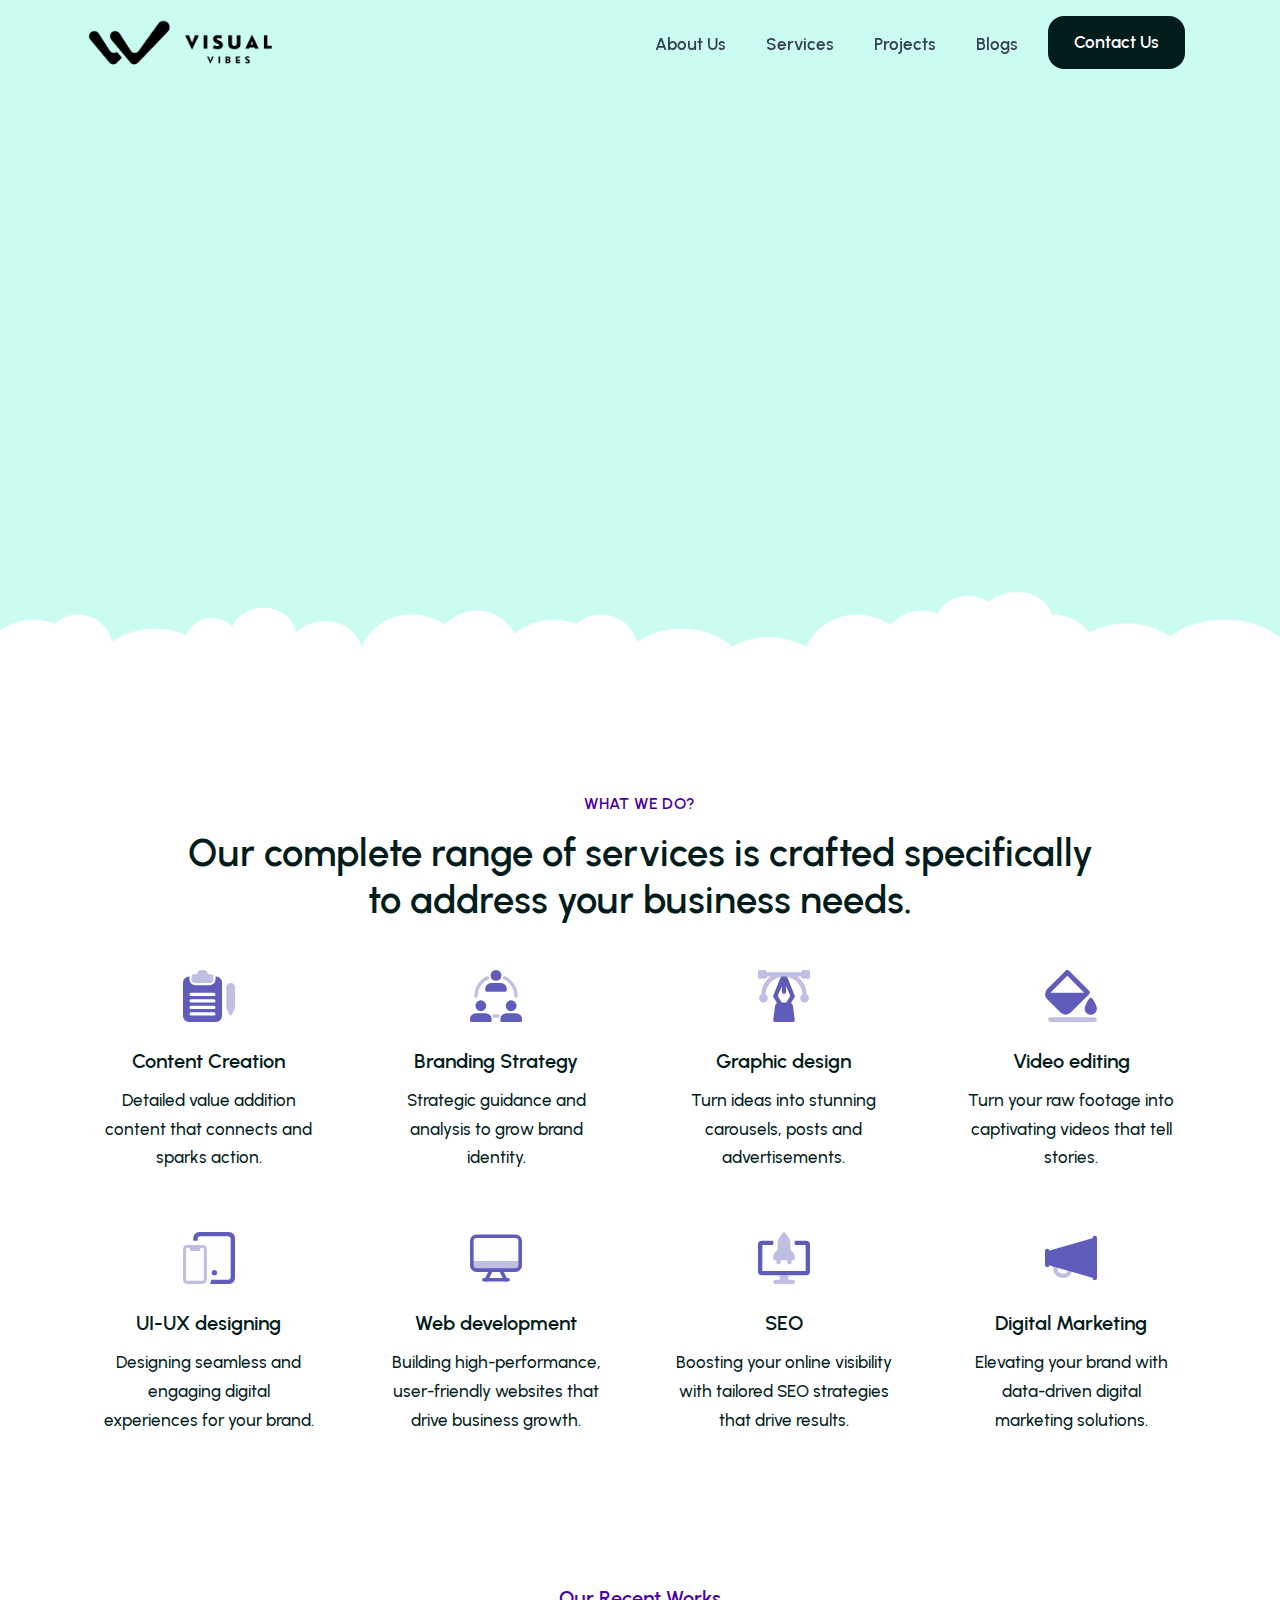
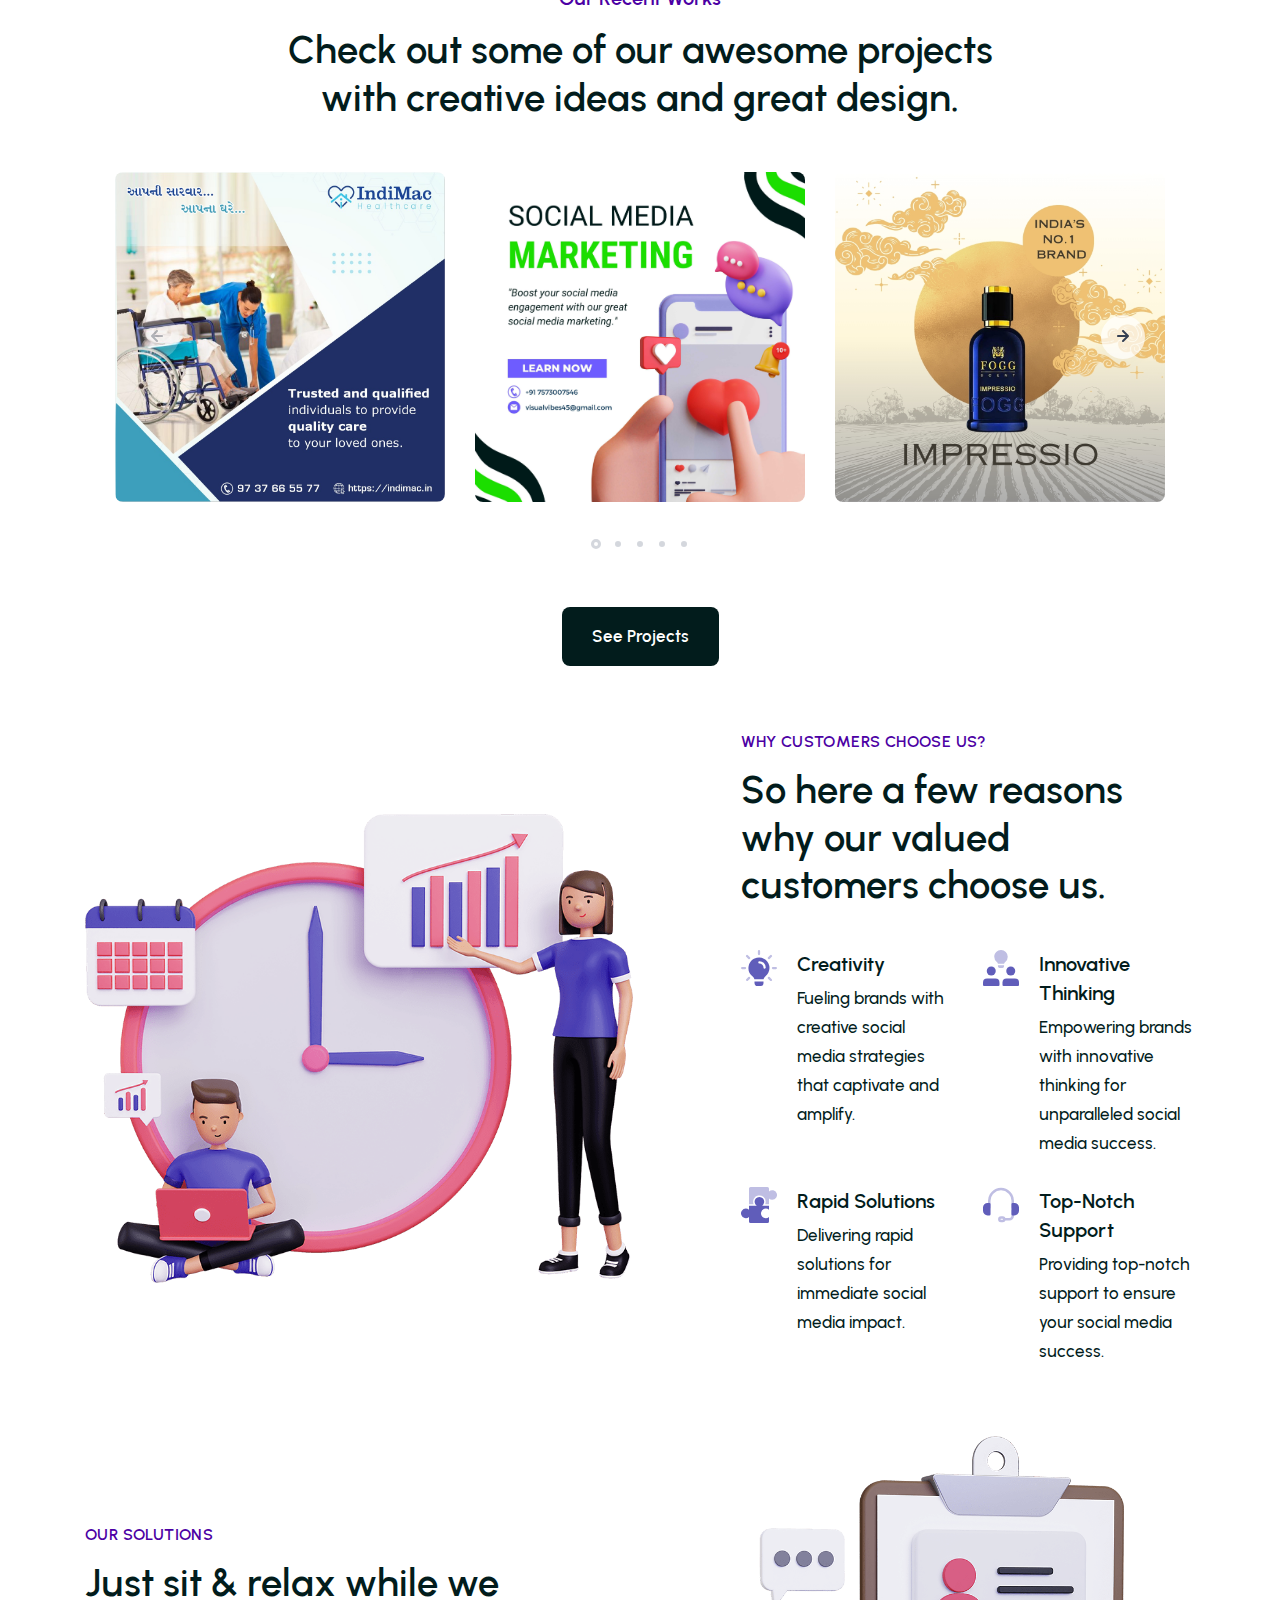
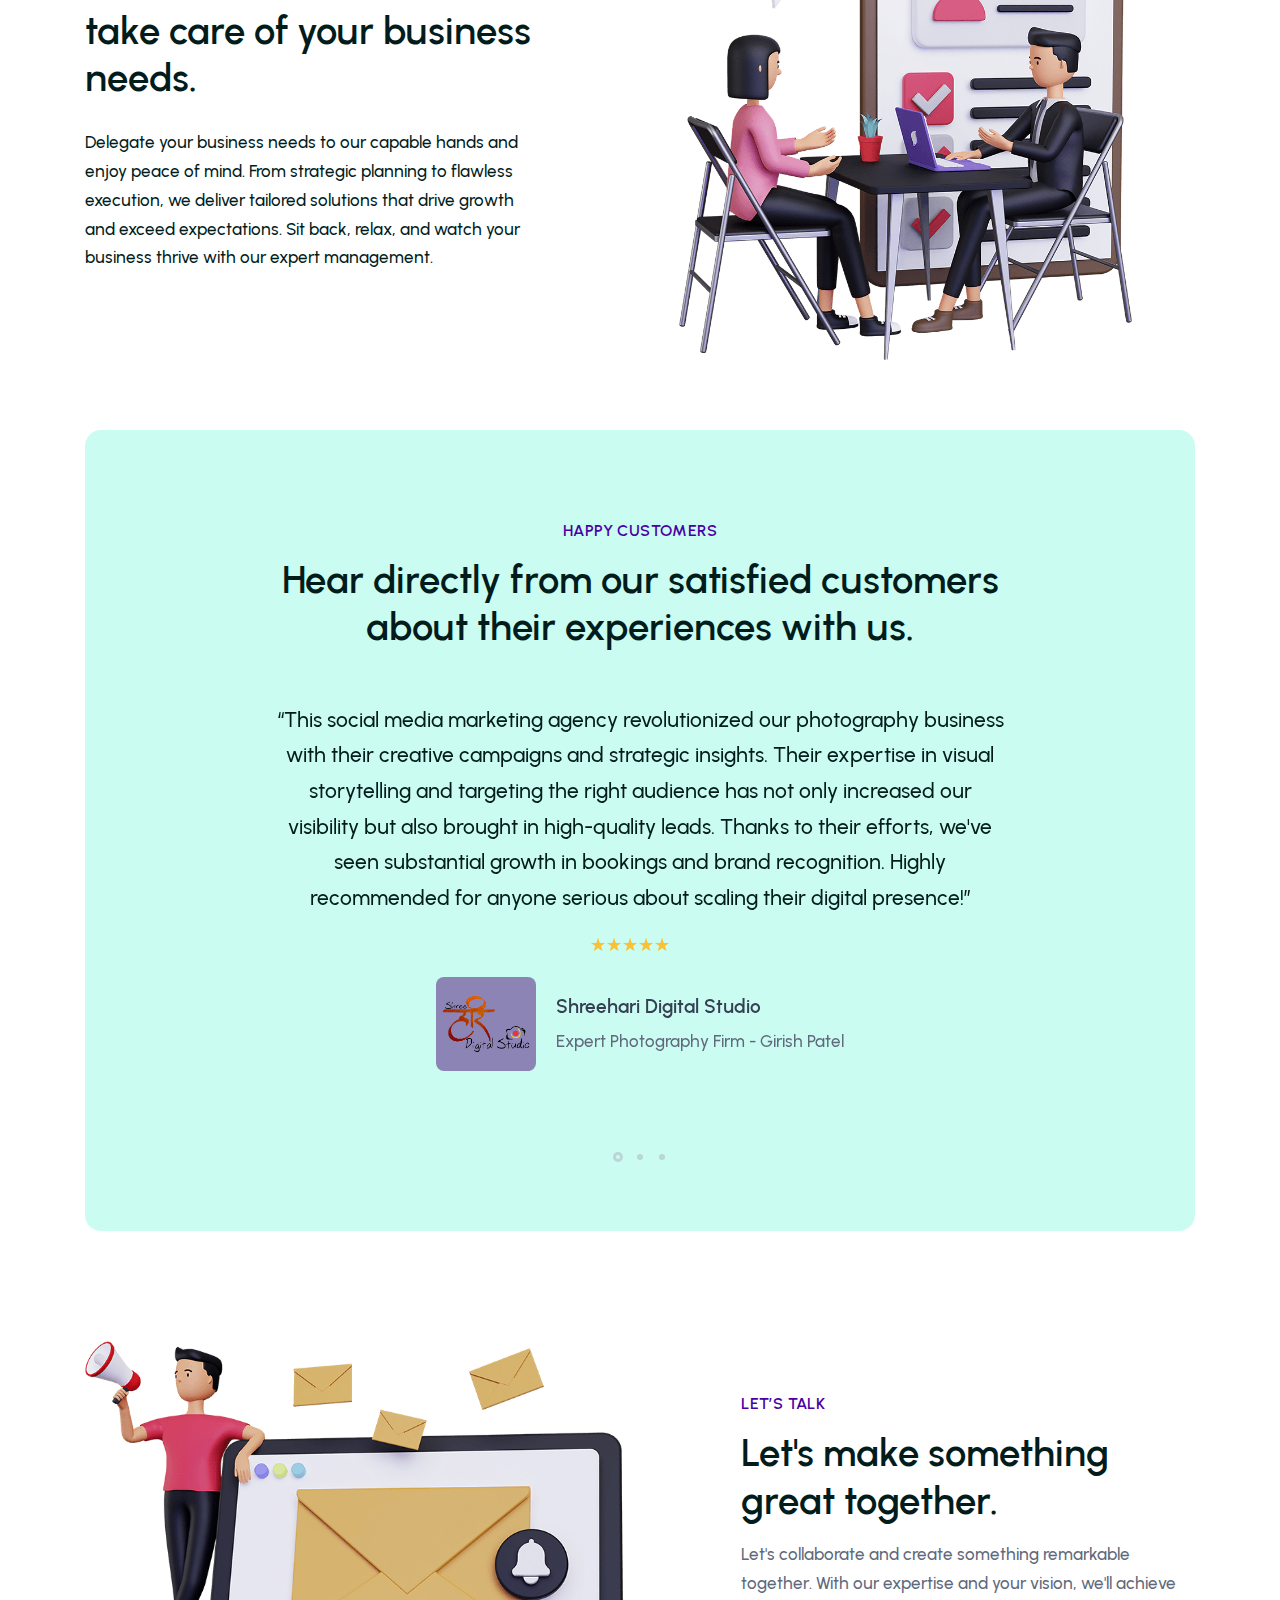
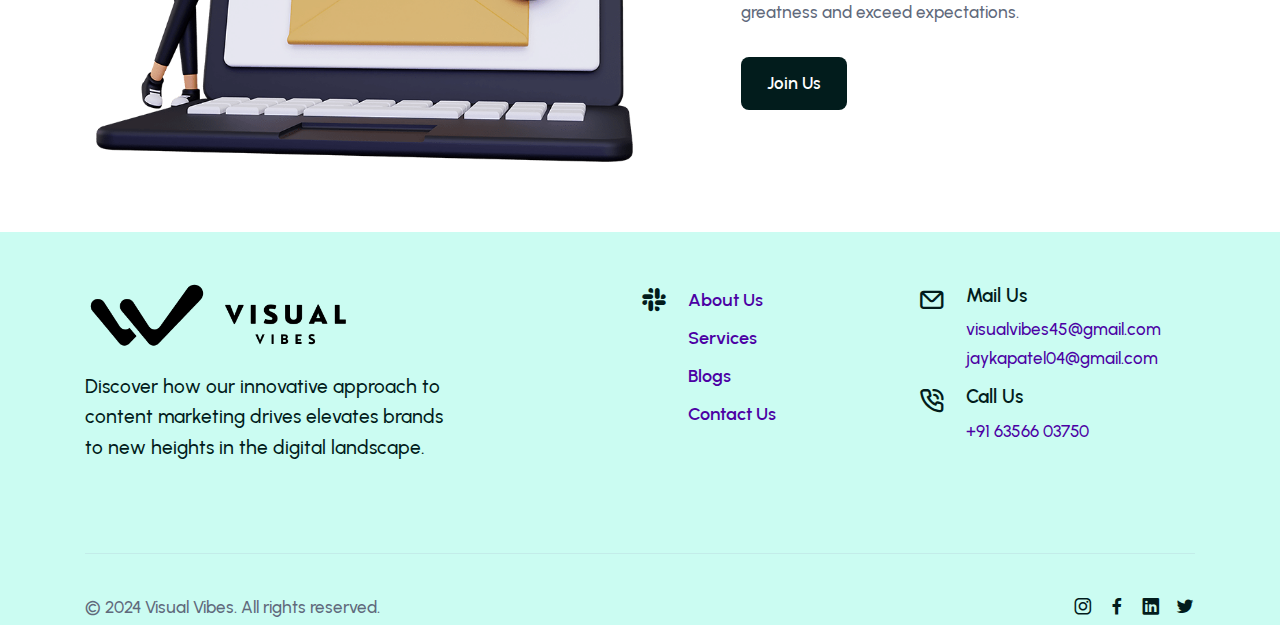
==== commit 01570e59: "SEO" ====
--- a/index.html
+++ b/index.html
@@ -2,14 +2,22 @@
 <html lang="en">
 
 <head>
+  <!-- Google tag (gtag.js) -->
+  <script async src="https://www.googletagmanager.com/gtag/js?id=G-1Y8JCND28T"></script>
+  <script>
+    window.dataLayer = window.dataLayer || [];
+    function gtag() { dataLayer.push(arguments); }
+    gtag('js', new Date());
+
+    gtag('config', 'G-1Y8JCND28T');
+  </script>
   <meta charset="utf-8">
   <meta name="viewport" content="width=device-width, initial-scale=1.0">
   <meta name="description"
-    content="An impressive and flawless site template that includes various UI elements and countless features, attractive ready-made blocks and rich pages, basically everything you need to create a unique and professional website.">
-  <meta name="keywords"
-    content="bootstrap 5, business, corporate, creative, gulp, marketing, minimal, modern, multipurpose, one page, responsive, saas, sass, seo, startup, html5 template, site template">
-  <meta name="author" content="elemis">
-  <title>Visual Vibes</title>
+    content="Expert Graphic Design, Social Media Marketing, and Website Development in Anand. Specializing in Corporate Design, SMO, and responsive sites for startups."
+    content="Graphic Design Services, Corporate Graphic Design, Graphic Design In Anand, Social Media Marketing, Social Media Management, Social Media Optimization (SMO), Instagram Marketing, Facebook Marketing, Social Media Marketing In Anand, Website Development Services, Custom Responsive Website Development, Website Optimization, Website Performance Monitoring, Website Development In Anand, startup ">
+  <meta name="author" content="Sarju">
+  <title>Graphic Design, Marketing & Web Development in Anand | Visual Vibes</title>
   <link rel="shortcut icon" href="./assets/img/favicon.png">
   <link rel="stylesheet" href="./assets/css/plugins.css">
   <link rel="stylesheet" href="./assets/css/style.css">
@@ -35,501 +43,24 @@
             </div>
             <div class="offcanvas-body ms-lg-auto d-flex flex-column h-100">
               <ul class="navbar-nav">
-                <!-- <li class="nav-item dropdown dropdown-mega">
-                  <a class="nav-link dropdown-toggle" href="#" data-bs-toggle="dropdown">Demos</a>
-                  <ul class="dropdown-menu mega-menu mega-menu-dark mega-menu-img">
-                    <li class="mega-menu-content mega-menu-scroll">
-                      <ul class="row row-cols-1 row-cols-lg-6 gx-0 gx-lg-4 gy-lg-2 list-unstyled">
-                        <li class="col">
-                          <a class="dropdown-item" href="./demo1.html">
-                            <figure class="rounded lift d-none d-lg-block"><img src="./assets/img/demos/mi1.jpg" srcset="./assets/img/demos/mi1@2x.jpg 2x" alt=""></figure>
-                            <span class="d-lg-none">Demo 1</span>
-                          </a>
-                        </li>
-                        <li class="col">
-                          <a class="dropdown-item" href="./demo2.html">
-                            <figure class="rounded lift d-none d-lg-block"><img src="./assets/img/demos/mi2.jpg" srcset="./assets/img/demos/mi2@2x.jpg 2x" alt=""></figure>
-                            <span class="d-lg-none">Demo 2</span>
-                          </a>
-                        </li>
-                        <li class="col">
-                          <a class="dropdown-item" href="./demo3.html">
-                            <figure class="rounded lift d-none d-lg-block"><img src="./assets/img/demos/mi3.jpg" srcset="./assets/img/demos/mi3@2x.jpg 2x" alt=""></figure>
-                            <span class="d-lg-none">Demo 3</span>
-                          </a>
-                        </li>
-                        <li class="col">
-                          <a class="dropdown-item" href="./demo4.html">
-                            <figure class="rounded lift d-none d-lg-block"><img src="./assets/img/demos/mi4.jpg" srcset="./assets/img/demos/mi4@2x.jpg 2x" alt=""></figure>
-                            <span class="d-lg-none">Demo 4</span>
-                          </a>
-                        </li>
-                        <li class="col">
-                          <a class="dropdown-item" href="./demo5.html">
-                            <figure class="rounded lift d-none d-lg-block"><img src="./assets/img/demos/mi5.jpg" srcset="./assets/img/demos/mi5@2x.jpg 2x" alt=""></figure>
-                            <span class="d-lg-none">Demo 5</span>
-                          </a>
-                        </li>
-                        <li class="col">
-                          <a class="dropdown-item" href="./demo6.html">
-                            <figure class="rounded lift d-none d-lg-block"><img src="./assets/img/demos/mi6.jpg" srcset="./assets/img/demos/mi6@2x.jpg 2x" alt=""></figure>
-                            <span class="d-lg-none">Demo 6</span>
-                          </a>
-                        </li>
-                        <li class="col">
-                          <a class="dropdown-item" href="./demo7.html">
-                            <figure class="rounded lift d-none d-lg-block"><img src="./assets/img/demos/mi7.jpg" srcset="./assets/img/demos/mi7@2x.jpg 2x" alt=""></figure>
-                            <span class="d-lg-none">Demo 7</span>
-                          </a>
-                        </li>
-                        <li class="col">
-                          <a class="dropdown-item" href="./demo8.html">
-                            <figure class="rounded lift d-none d-lg-block"><img src="./assets/img/demos/mi8.jpg" srcset="./assets/img/demos/mi8@2x.jpg 2x" alt=""></figure>
-                            <span class="d-lg-none">Demo 8</span>
-                          </a>
-                        </li>
-                        <li class="col">
-                          <a class="dropdown-item" href="./demo9.html">
-                            <figure class="rounded lift d-none d-lg-block"><img src="./assets/img/demos/mi9.jpg" srcset="./assets/img/demos/mi9@2x.jpg 2x" alt=""></figure>
-                            <span class="d-lg-none">Demo 9</span>
-                          </a>
-                        </li>
-                        <li class="col">
-                          <a class="dropdown-item" href="./demo10.html">
-                            <figure class="rounded lift d-none d-lg-block"><img src="./assets/img/demos/mi10.jpg" srcset="./assets/img/demos/mi10@2x.jpg 2x" alt=""></figure>
-                            <span class="d-lg-none">Demo 10</span>
-                          </a>
-                        </li>
-                        <li class="col">
-                          <a class="dropdown-item" href="./demo11.html">
-                            <figure class="rounded lift d-none d-lg-block"><img src="./assets/img/demos/mi11.jpg" srcset="./assets/img/demos/mi11@2x.jpg 2x" alt=""></figure>
-                            <span class="d-lg-none">Demo 11</span>
-                          </a>
-                        </li>
-                        <li class="col">
-                          <a class="dropdown-item" href="./demo12.html">
-                            <figure class="rounded lift d-none d-lg-block"><img src="./assets/img/demos/mi12.jpg" srcset="./assets/img/demos/mi12@2x.jpg 2x" alt=""></figure>
-                            <span class="d-lg-none">Demo 12</span>
-                          </a>
-                        </li>
-                        <li class="col">
-                          <a class="dropdown-item" href="./demo13.html">
-                            <figure class="rounded lift d-none d-lg-block"><img src="./assets/img/demos/mi13.jpg" srcset="./assets/img/demos/mi13@2x.jpg 2x" alt=""></figure>
-                            <span class="d-lg-none">Demo 13</span>
-                          </a>
-                        </li>
-                        <li class="col">
-                          <a class="dropdown-item" href="./demo14.html">
-                            <figure class="rounded lift d-none d-lg-block"><img src="./assets/img/demos/mi14.jpg" srcset="./assets/img/demos/mi14@2x.jpg 2x" alt=""></figure>
-                            <span class="d-lg-none">Demo 14</span>
-                          </a>
-                        </li>
-                        <li class="col">
-                          <a class="dropdown-item" href="./demo15.html">
-                            <figure class="rounded lift d-none d-lg-block"><img src="./assets/img/demos/mi15.jpg" srcset="./assets/img/demos/mi15@2x.jpg 2x" alt=""></figure>
-                            <span class="d-lg-none">Demo 15</span>
-                          </a>
-                        </li>
-                        <li class="col">
-                          <a class="dropdown-item" href="./demo16.html">
-                            <figure class="rounded lift d-none d-lg-block"><img src="./assets/img/demos/mi16.jpg" srcset="./assets/img/demos/mi16@2x.jpg 2x" alt=""></figure>
-                            <span class="d-lg-none">Demo 16</span>
-                          </a>
-                        </li>
-                        <li class="col">
-                          <a class="dropdown-item" href="./demo17.html">
-                            <figure class="rounded lift d-none d-lg-block"><img src="./assets/img/demos/mi17.jpg" srcset="./assets/img/demos/mi17@2x.jpg 2x" alt=""></figure>
-                            <span class="d-lg-none">Demo 17</span>
-                          </a>
-                        </li>
-                        <li class="col">
-                          <a class="dropdown-item" href="./demo18.html">
-                            <figure class="rounded lift d-none d-lg-block"><img src="./assets/img/demos/mi18.jpg" srcset="./assets/img/demos/mi18@2x.jpg 2x" alt=""></figure>
-                            <span class="d-lg-none">Demo 18</span>
-                          </a>
-                        </li>
-                        <li class="col">
-                          <a class="dropdown-item" href="./demo19.html">
-                            <figure class="rounded lift d-none d-lg-block"><img src="./assets/img/demos/mi19.jpg" srcset="./assets/img/demos/mi19@2x.jpg 2x" alt=""></figure>
-                            <span class="d-lg-none">Demo 19</span>
-                          </a>
-                        </li>
-                        <li class="col">
-                          <a class="dropdown-item" href="./demo20.html">
-                            <figure class="rounded lift d-none d-lg-block"><img src="./assets/img/demos/mi20.jpg" srcset="./assets/img/demos/mi20@2x.jpg 2x" alt=""></figure>
-                            <span class="d-lg-none">Demo 20</span>
-                          </a>
-                        </li>
-                        <li class="col">
-                          <a class="dropdown-item" href="./demo21.html">
-                            <figure class="rounded lift d-none d-lg-block"><img src="./assets/img/demos/mi21.jpg" srcset="./assets/img/demos/mi21@2x.jpg 2x" alt=""></figure>
-                            <span class="d-lg-none">Demo 21</span>
-                          </a>
-                        </li>
-                        <li class="col">
-                          <a class="dropdown-item" href="./demo22.html">
-                            <figure class="rounded lift d-none d-lg-block"><img src="./assets/img/demos/mi22.jpg" srcset="./assets/img/demos/mi22@2x.jpg 2x" alt=""></figure>
-                            <span class="d-lg-none">Demo 22</span>
-                          </a>
-                        </li>
-                        <li class="col">
-                          <a class="dropdown-item" href="./demo23.html">
-                            <figure class="rounded lift d-none d-lg-block"><img src="./assets/img/demos/mi23.jpg" srcset="./assets/img/demos/mi23@2x.jpg 2x" alt=""></figure>
-                            <span class="d-lg-none">Demo 23</span>
-                          </a>
-                        </li>
-                        <li class="col">
-                          <a class="dropdown-item" href="./demo24.html">
-                            <figure class="rounded lift d-none d-lg-block"><img src="./assets/img/demos/mi24.jpg" srcset="./assets/img/demos/mi24@2x.jpg 2x" alt=""></figure>
-                            <span class="d-lg-none">Demo 24</span>
-                          </a>
-                        </li>
-                        <li class="col">
-                          <a class="dropdown-item" href="./demo25.html">
-                            <figure class="rounded lift d-none d-lg-block"><img src="./assets/img/demos/mi25.jpg" srcset="./assets/img/demos/mi25@2x.jpg 2x" alt=""></figure>
-                            <span class="d-lg-none">Demo 25</span>
-                          </a>
-                        </li>
-                        <li class="col">
-                          <a class="dropdown-item" href="./index.html">
-                            <figure class="rounded lift d-none d-lg-block"><img src="./assets/img/demos/mi26.jpg" srcset="./assets/img/demos/mi26@2x.jpg 2x" alt=""></figure>
-                            <span class="d-lg-none">Demo 26</span>
-                          </a>
-                        </li>
-                        <li class="col">
-                          <a class="dropdown-item" href="./demo27.html">
-                            <figure class="rounded lift d-none d-lg-block"><img src="./assets/img/demos/mi27.jpg" srcset="./assets/img/demos/mi27@2x.jpg 2x" alt=""></figure>
-                            <span class="d-lg-none">Demo 27</span>
-                          </a>
-                        </li>
-                        <li class="col">
-                          <a class="dropdown-item" href="./demo28.html">
-                            <figure class="rounded lift d-none d-lg-block"><img src="./assets/img/demos/mi28.jpg" srcset="./assets/img/demos/mi28@2x.jpg 2x" alt=""></figure>
-                            <span class="d-lg-none">Demo 28</span>
-                          </a>
-                        </li>
-                        <li class="col">
-                          <a class="dropdown-item" href="./demo29.html">
-                            <figure class="rounded lift d-none d-lg-block"><img src="./assets/img/demos/mi29.jpg" srcset="./assets/img/demos/mi29@2x.jpg 2x" alt=""></figure>
-                            <span class="d-lg-none">Demo 29</span>
-                          </a>
-                        </li>
-                        <li class="col">
-                          <a class="dropdown-item" href="./demo30.html">
-                            <figure class="rounded lift d-none d-lg-block"><img src="./assets/img/demos/mi30.jpg" srcset="./assets/img/demos/mi30@2x.jpg 2x" alt=""></figure>
-                            <span class="d-lg-none">Demo 30</span>
-                          </a>
-                        </li>
-                        <li class="col">
-                          <a class="dropdown-item" href="./demo31.html">
-                            <figure class="rounded lift d-none d-lg-block"><img src="./assets/img/demos/mi31.jpg" srcset="./assets/img/demos/mi31@2x.jpg 2x" alt=""></figure>
-                            <span class="d-lg-none">Demo 31</span>
-                          </a>
-                        </li>
-                        <li class="col">
-                          <a class="dropdown-item" href="./demo32.html">
-                            <figure class="rounded lift d-none d-lg-block"><img src="./assets/img/demos/mi32.jpg" srcset="./assets/img/demos/mi32@2x.jpg 2x" alt=""></figure>
-                            <span class="d-lg-none">Demo 32</span>
-                          </a>
-                        </li>
-                        <li class="col">
-                          <a class="dropdown-item" href="./demo33.html">
-                            <figure class="rounded lift d-none d-lg-block"><img src="./assets/img/demos/mi33.jpg" srcset="./assets/img/demos/mi33@2x.jpg 2x" alt=""></figure>
-                            <span class="d-lg-none">Demo 33</span>
-                          </a>+
-                        </li>+
-                        <li class="col+">
-                          <a class="dr+opdown-item" href="./demo34.html">
-                            <figure cl+ass="rounded lift d-none d-lg-block"><img src="./assets/img/demos/mi34.jpg" srcset="./assets/img/demos/mi34@2x.jpg 2x" alt=""></figure>
-                            <span clas+s="d-lg-none">Demo 34</span>
-                          </a>+
-                        </li>+
-                      </ul>+
-                      +
-                      <span class="d-n+one d-lg-flex"><i class="uil uil-direction"></i><strong>Scroll to view more</strong></span>
-                    </li>
-                    
-                  </ul>
-                  
-                </li> -->
                 <li class="nav-item dropdown">
-                  <a class="nav-link" href="about2.html">About Us</a>
-                  <!-- <ul class="dropdown-menu">
-                    <li class="dropdown dropdown-submenu dropend"><a class="dropdown-item dropdown-toggle" href="#" data-bs-toggle="dropdown">Services</a>
-                      <ul class="dropdown-menu">
-                        <li class="nav-item"><a class="dropdown-item" href="./services.html">Services I</a></li>
-                        <li class="nav-item"><a class="dropdown-item" href="./services.html">Services II</a></li>
-                      </ul>
-                    </li>
-                    <li class="dropdown dropdown-submenu dropend"><a class="dropdown-item dropdown-toggle" href="#" data-bs-toggle="dropdown">About</a>
-                      <ul class="dropdown-menu">
-                        <li class="nav-item"><a class="dropdown-item" href="./about.html">About I</a></li>
-                        <li class="nav-item"><a class="dropdown-item" href="./about2.html">About II</a></li>
-                      </ul>
-                    </li>
-                    <li class="dropdown dropdown-submenu dropend"><a class="dropdown-item dropdown-toggle" href="#" data-bs-toggle="dropdown">Shop</a>
-                      <ul class="dropdown-menu">
-                        <li class="nav-item"><a class="dropdown-item" href="./shop.html">Shop I</a></li>
-                        <li class="nav-item"><a class="dropdown-item" href="./shop2.html">Shop II</a></li>
-                        <li class="nav-item"><a class="dropdown-item" href="./shop-product.html">Product Page</a></li>
-                        <li class="nav-item"><a class="dropdown-item" href="./shop-cart.html">Shopping Cart</a></li>
-                        <li class="nav-item"><a class="dropdown-item" href="./shop-checkout.html">Checkout</a></li>
-                      </ul>
-                    </li>
-                    <li class="dropdown dropdown-submenu dropend"><a class="dropdown-item dropdown-toggle" href="#" data-bs-toggle="dropdown">Contact</a>
-                      <ul class="dropdown-menu">
-                        <li class="nav-item"><a class="dropdown-item" href="./contact.html">Contact I</a></li>
-                        <li class="nav-item"><a class="dropdown-item" href="./contact.html">Contact II</a></li>
-                        <li class="nav-item"><a class="dropdown-item" href="./contact3.html">Contact III</a></li>
-                      </ul>
-                    </li>
-                    <li class="dropdown dropdown-submenu dropend"><a class="dropdown-item dropdown-toggle" href="#" data-bs-toggle="dropdown">Career</a>
-                      <ul class="dropdown-menu">
-                        <li class="nav-item"><a class="dropdown-item" href="./career.html">Job Listing I</a></li>
-                        <li class="nav-item"><a class="dropdown-item" href="./career2.html">Job Listing II</a></li>
-                        <li class="nav-item"><a class="dropdown-item" href="./career-job.html">Job Description</a></li>
-                      </ul>
-                    </li>
-                    <li class="dropdown dropdown-submenu dropend"><a class="dropdown-item dropdown-toggle" href="#" data-bs-toggle="dropdown">Utility</a>
-                      <ul class="dropdown-menu">
-                        <li class="nav-item"><a class="dropdown-item" href="./404.html">404 Not Found</a></li>
-                        <li class="nav-item"><a class="dropdown-item" href="./page-loader.html">Page Loader</a></li>
-                        <li class="nav-item"><a class="dropdown-item" href="./signin.html">Sign In I</a></li>
-                        <li class="nav-item"><a class="dropdown-item" href="./signin2.html">Sign In II</a></li>
-                        <li class="nav-item"><a class="dropdown-item" href="./signup.html">Sign Up I</a></li>
-                        <li class="nav-item"><a class="dropdown-item" href="./signup2.html">Sign Up II</a></li>
-                        <li class="nav-item"><a class="dropdown-item" href="./terms.html">Terms</a></li>
-                      </ul>
-                    </li>
-                    <li class="nav-item"><a class="dropdown-item" href="./pricing.html">Pricing</a></li>
-                    <li class="nav-item"><a class="dropdown-item" href="./onepage.html">One Page</a></li>
-                  </ul> -->
+                  <a class="nav-link" href="about.html">About Us</a>
                 </li>
                 <li class="nav-item dropdown">
                   <a class="nav-link" href="services.html">Services</a>
-                  <!-- <div class="dropdown-menu dropdown-lg">
-                    <div class="dropdown-lg-content">
-                      <div>
-                        <h6 class="dropdown-header">Project Pages</h6>
-                        <ul class="list-unstyled">
-                          <li><a class="dropdown-item" href="./projects.html">Projects I</a></li>
-                          <li><a class="dropdown-item" href="./projects2.html">Projects II</a></li>
-                          <li><a class="dropdown-item" href="./projects3.html">Projects III</a></li>
-                          <li><a class="dropdown-item" href="./project.html">Projects IV</a></li>
-                        </ul>
-                      </div>
-                      
-                      <div>
-                        <h6 class="dropdown-header">Single Projects</h6>
-                        <ul class="list-unstyled">
-                          <li><a class="dropdown-item" href="./single-project.html">Single Project I</a></li>
-                          <li><a class="dropdown-item" href="./single-project2.html">Single Project II</a></li>
-                          <li><a class="dropdown-item" href="./single-project3.html">Single Project III</a></li>
-                          <li><a class="dropdown-item" href="./single-project4.html">Single Project IV</a></li>
-                        </ul>
-                      </div>
-                      
-                    </div>
-                    
-                  </div> -->
                 </li>
                 <li class="nav-item dropdown">
                   <a class="nav-link" href="projects.html">Projects</a>
-                  <!-- <ul class="dropdown-menu">
-                    <li class="nav-item"><a class="dropdown-item" href="./blog.html">Blog without Sidebar</a></li>
-                    <li class="nav-item"><a class="dropdown-item" href="./blog2.html">Blog with Sidebar</a></li>
-                    <li class="nav-item"><a class="dropdown-item" href="./blog3.html">Blog with Left Sidebar</a></li>
-                    <li class="dropdown dropdown-submenu dropend"><a class="dropdown-item dropdown-toggle" href="#" data-bs-toggle="dropdown">Blog Posts</a>
-                      <ul class="dropdown-menu">
-                        <li class="nav-item"><a class="dropdown-item" href="./blog-post.html">Post without Sidebar</a></li>
-                        <li class="nav-item"><a class="dropdown-item" href="./blog-post2.html">Post with Sidebar</a></li>
-                        <li class="nav-item"><a class="dropdown-item" href="./blog-post3.html">Post with Left Sidebar</a></li>
-                      </ul>
-                    </li>
-                  </ul> -->
                 </li>
                 <li class="nav-item dropdown dropdown-mega">
-                  <a class="nav-link" href="blog2.html">Blogs</a>
-
-                  <!-- <li class="mega-menu-content">
-                      <ul class="row row-cols-1 row-cols-lg-6 gx-0 gx-lg-6 gy-lg-4 list-unstyled">
-                        <li class="col"><a class="dropdown-item" href="./docs/blocks/about.html">
-                            <div class="rounded img-svg d-none d-lg-block p-4 mb-lg-2"><img class="rounded-0" src="./assets/img/demos/block1.svg" alt=""></div>
-                            <span>About</span>
-                          </a>
-                        </li>
-                        <li class="col"><a class="dropdown-item" href="./docs/blocks/blog.html">
-                            <div class="rounded img-svg d-none d-lg-block p-4 mb-lg-2"><img class="rounded-0" src="./assets/img/demos/block2.svg" alt=""></div>
-                            <span>Blog</span>
-                          </a>
-                        </li>
-                        <li class="col"><a class="dropdown-item" href="./docs/blocks/call-to-action.html">
-                            <div class="rounded img-svg d-none d-lg-block p-4 mb-lg-2"><img class="rounded-0" src="./assets/img/demos/block3.svg" alt=""></div>
-                            <span>Call to Action</span>
-                          </a>
-                        </li>
-                        <li class="col"><a class="dropdown-item" href="./docs/blocks/clients.html">
-                            <div class="rounded img-svg d-none d-lg-block p-4 mb-lg-2"><img class="rounded-0" src="./assets/img/demos/block4.svg" alt=""></div>
-                            <span>Clients</span>
-                          </a>
-                        </li>
-                        <li class="col"><a class="dropdown-item" href="./docs/blocks/contact.html">
-                            <div class="rounded img-svg d-none d-lg-block p-4 mb-lg-2"><img class="rounded-0" src="./assets/img/demos/block5.svg" alt=""></div>
-                            <span>Contact</span>
-                          </a>
-                        </li>
-                        <li class="col"><a class="dropdown-item" href="./docs/blocks/facts.html">
-                            <div class="rounded img-svg d-none d-lg-block p-4 mb-lg-2"><img class="rounded-0" src="./assets/img/demos/block6.svg" alt=""></div>
-                            <span>Facts</span>
-                          </a>
-                        </li>
-                        <li class="col"><a class="dropdown-item" href="./docs/blocks/faq.html">
-                            <div class="rounded img-svg d-none d-lg-block p-4 mb-lg-2"><img class="rounded-0" src="./assets/img/demos/block7.svg" alt=""></div>
-                            <span>FAQ</span>
-                          </a>
-                        </li>
-                        <li class="col"><a class="dropdown-item" href="./docs/blocks/features.html">
-                            <div class="rounded img-svg d-none d-lg-block p-4 mb-lg-2"><img class="rounded-0" src="./assets/img/demos/block8.svg" alt=""></div>
-                            <span>Features</span>
-                          </a>
-                        </li>
-                        <li class="col"><a class="dropdown-item" href="./docs/blocks/footer.html">
-                            <div class="rounded img-svg d-none d-lg-block p-4 mb-lg-2"><img class="rounded-0" src="./assets/img/demos/block9.svg" alt=""></div>
-                            <span>Footer</span>
-                          </a>
-                        </li>
-                        <li class="col"><a class="dropdown-item" href="./docs/blocks/hero.html">
-                            <div class="rounded img-svg d-none d-lg-block p-4 mb-lg-2"><img class="rounded-0" src="./assets/img/demos/block10.svg" alt=""></div>
-                            <span>Hero</span>
-                          </a>
-                        </li>
-                        <li class="col"><a class="dropdown-item" href="./docs/blocks/misc.html">
-                            <div class="rounded img-svg d-none d-lg-block p-4 mb-lg-2"><img class="rounded-0" src="./assets/img/demos/block17.svg" alt=""></div>
-                            <span>Misc</span>
-                          </a>
-                        </li>
-                        <li class="col"><a class="dropdown-item" href="./docs/blocks/navbar.html">
-                            <div class="rounded img-svg d-none d-lg-block p-4 mb-lg-2"><img class="rounded-0" src="./assets/img/demos/block11.svg" alt=""></div>
-                            <span>Navbar</span>
-                          </a>
-                        </li>
-                        <li class="col"><a class="dropdown-item" href="./docs/blocks/portfolio.html">
-                            <div class="rounded img-svg d-none d-lg-block p-4 mb-lg-2"><img class="rounded-0" src="./assets/img/demos/block12.svg" alt=""></div>
-                            <span>Portfolio</span>
-                          </a>
-                        </li>
-                        <li class="col"><a class="dropdown-item" href="./docs/blocks/pricing.html">
-                            <div class="rounded img-svg d-none d-lg-block p-4 mb-lg-2"><img class="rounded-0" src="./assets/img/demos/block13.svg" alt=""></div>
-                            <span>Pricing</span>
-                          </a>
-                        </li>
-                        <li class="col"><a class="dropdown-item" href="./docs/blocks/process.html">
-                            <div class="rounded img-svg d-none d-lg-block p-4 mb-lg-2"><img class="rounded-0" src="./assets/img/demos/block14.svg" alt=""></div>
-                            <span>Process</span>
-                          </a>
-                        </li>
-                        <li class="col"><a class="dropdown-item" href="./docs/blocks/team.html">
-                            <div class="rounded img-svg d-none d-lg-block p-4 mb-lg-2"><img class="rounded-0" src="./assets/img/demos/block15.svg" alt=""></div>
-                            <span>Team</span>
-                          </a>
-                        </li>
-                        <li class="col"><a class="dropdown-item" href="./docs/blocks/testimonials.html">
-                            <div class="rounded img-svg d-none d-lg-block p-4 mb-lg-2"><img class="rounded-0" src="./assets/img/demos/block16.svg" alt=""></div>
-                            <span>Testimonials</span>
-                          </a>
-                        </li>
-                      </ul>
-                     
-                    </li> -->
-
-
-
+                  <a class="nav-link" href="blogs.html">Blogs</a>
                 </li>
                 <li class="nav-item dropdown">
                   <a href="contact.html" class="btn rounded-xl"
                     style="margin: 10px ; color: white; background: #021C1C; border-color: #021C1C;">Contact
                     Us</a>
-                  <!-- <ul class="dropdown-menu">
-                    <li class="nav-item"><a class="dropdown-item" href="./blog.html">Blog without Sidebar</a></li>
-                    <li class="nav-item"><a class="dropdown-item" href="./blog2.html">Blog with Sidebar</a></li>
-                    <li class="nav-item"><a class="dropdown-item" href="./blog3.html">Blog with Left Sidebar</a></li>
-                    <li class="dropdown dropdown-submenu dropend"><a class="dropdown-item dropdown-toggle" href="#" data-bs-toggle="dropdown">Blog Posts</a>
-                      <ul class="dropdown-menu">
-                        <li class="nav-item"><a class="dropdown-item" href="./blog-post.html">Post without Sidebar</a></li>
-                        <li class="nav-item"><a class="dropdown-item" href="./blog-post2.html">Post with Sidebar</a></li>
-                        <li class="nav-item"><a class="dropdown-item" href="./blog-post3.html">Post with Left Sidebar</a></li>
-                      </ul>
-                    </li>
-                  </ul> -->
                 </li>
-                <!-- <li class="nav-item dropdown dropdown-mega">
-                  <a class="nav-link dropdown-toggle" href="#" data-bs-toggle="dropdown">Documentation</a>
-                  <ul class="dropdown-menu mega-menu">
-                    <li class="mega-menu-content">
-                      <div class="row gx-0 gx-lg-3">
-                        <div class="col-lg-4">
-                          <h6 class="dropdown-header">Usage</h6>
-                          <ul class="list-unstyled cc-2 pb-lg-1">
-                            <li><a class="dropdown-item" href="./docs/index.html">Get Started</a></li>
-                            <li><a class="dropdown-item" href="./docs/forms.html">Forms</a></li>
-                            <li><a class="dropdown-item" href="./docs/faq.html">FAQ</a></li>
-                            <li><a class="dropdown-item" href="./docs/changelog.html">Changelog</a></li>
-                            <li><a class="dropdown-item" href="./docs/credits.html">Credits</a></li>
-                          </ul>
-                          <h6 class="dropdown-header mt-lg-6">Styleguide</h6>
-                          <ul class="list-unstyled cc-2">
-                            <li><a class="dropdown-item" href="./docs/styleguide/colors.html">Colors</a></li>
-                            <li><a class="dropdown-item" href="./docs/styleguide/fonts.html">Fonts</a></li>
-                            <li><a class="dropdown-item" href="./docs/styleguide/icons-svg.html">SVG Icons</a></li>
-                            <li><a class="dropdown-item" href="./docs/styleguide/icons-font.html">Font Icons</a></li>
-                            <li><a class="dropdown-item" href="./docs/styleguide/illustrations.html">Illustrations</a></li>
-                            <li><a class="dropdown-item" href="./docs/styleguide/backgrounds.html">Backgrounds</a></li>
-                            <li><a class="dropdown-item" href="./docs/styleguide/misc.html">Misc</a></li>
-                          </ul>
-                        </div>
-                       
-                        <div class="col-lg-8">
-                          <h6 class="dropdown-header">Elements</h6>
-                          <ul class="list-unstyled cc-3">
-                            <li><a class="dropdown-item" href="./docs/elements/accordion.html">Accordion</a></li>
-                            <li><a class="dropdown-item" href="./docs/elements/alerts.html">Alerts</a></li>
-                            <li><a class="dropdown-item" href="./docs/elements/animations.html">Animations</a></li>
-                            <li><a class="dropdown-item" href="./docs/elements/avatars.html">Avatars</a></li>
-                            <li><a class="dropdown-item" href="./docs/elements/background.html">Background</a></li>
-                            <li><a class="dropdown-item" href="./docs/elements/badges.html">Badges</a></li>
-                            <li><a class="dropdown-item" href="./docs/elements/buttons.html">Buttons</a></li>
-                            <li><a class="dropdown-item" href="./docs/elements/card.html">Card</a></li>
-                            <li><a class="dropdown-item" href="./docs/elements/carousel.html">Carousel</a></li>
-                            <li><a class="dropdown-item" href="./docs/elements/dividers.html">Dividers</a></li>
-                            <li><a class="dropdown-item" href="./docs/elements/form-elements.html">Form Elements</a></li>
-                            <li><a class="dropdown-item" href="./docs/elements/image-hover.html">Image Hover</a></li>
-                            <li><a class="dropdown-item" href="./docs/elements/image-mask.html">Image Mask</a></li>
-                            <li><a class="dropdown-item" href="./docs/elements/lightbox.html">Lightbox</a></li>
-                            <li><a class="dropdown-item" href="./docs/elements/player.html">Media Player</a></li>
-                            <li><a class="dropdown-item" href="./docs/elements/modal.html">Modal</a></li>
-                            <li><a class="dropdown-item" href="./docs/elements/pagination.html">Pagination</a></li>
-                            <li><a class="dropdown-item" href="./docs/elements/progressbar.html">Progressbar</a></li>
-                            <li><a class="dropdown-item" href="./docs/elements/shadows.html">Shadows</a></li>
-                            <li><a class="dropdown-item" href="./docs/elements/shapes.html">Shapes</a></li>
-                            <li><a class="dropdown-item" href="./docs/elements/tables.html">Tables</a></li>
-                            <li><a class="dropdown-item" href="./docs/elements/tabs.html">Tabs</a></li>
-                            <li><a class="dropdown-item" href="./docs/elements/text-animations.html">Text Animations</a></li>
-                            <li><a class="dropdown-item" href="./docs/elements/text-highlight.html">Text Highlight</a></li>
-                            <li><a class="dropdown-item" href="./docs/elements/tiles.html">Tiles</a></li>
-                            <li><a class="dropdown-item" href="./docs/elements/tooltips-popovers.html">Tooltips & Popovers</a></li>
-                            <li><a class="dropdown-item" href="./docs/elements/typography.html">Typography</a></li>
-                          </ul>
-                        </div>
-                        
-                      </div>
-                     
-                    </li>
-                    
-                  </ul>
-                  
-                </li> -->
               </ul>
-              <!-- /.navbar-nav -->
               <div class="offcanvas-footer d-lg-none">
                 <div>
                   <a href="mailto:visualvibes45@gmail.com" class="link-inverse">visualvibes45@gmail.com</a>
@@ -545,25 +76,17 @@
               </div>
             </div>
           </div>
-          <!-- /.navbar-collapse -->
           <div class="navbar-other  d-flex ms-auto">
             <ul class="navbar-nav flex-row align-items-center ms-auto">
-              <!-- <li class="nav-item d-none d-md-block">
-                <a href="contact.html" class="btn btn-sm btn-primary rounded">Contact Us</a>    
-              </li> -->
+
               <li class="nav-item d-lg-none">
                 <button class="hamburger offcanvas-nav-btn"><span></span></button>
               </li>
             </ul>
-            <!-- /.navbar-nav -->
-          </div>
-          <!-- /.navbar-other -->
-        </div>
-        <!-- /.container -->
+          </div>
+        </div>
       </nav>
-      <!-- /.navbar -->
     </header>
-    <!-- /header -->
     <section class="wrapper bg-secondary">
       <div class="container pt-10 pt-lg-12 pt-xl-12 pt-xxl-10 pb-lg-10 pb-xl-10 pb-xxl-0">
         <div class="row gx-md-8 gx-xl-12 gy-10 align-items-center text-center text-lg-start">
@@ -575,25 +98,18 @@
               <br> <span style="color: #4c00a4;">"Your success is our
                 passion."</span>
             </p>
-            <!-- <div class="d-inline-flex me-2"><a href="#" class="btn btn-lg btn-grape rounded">Try it for Free</a></div> -->
             <div class="d-inline-flex"><a
                 href="https://drive.google.com/file/d/1HUCox1CgrgTHpSwNHy8qvIGSlVdgxZXv/view?usp=sharing"
                 class="btn btn-lg  rounded" style="background: #021C1C; color: white;">Get Brochure</a></div>
-            <!-- <a href="https://drive.google.com/uc?export=Download&id=1lFI7_wuCk3p1RoWOFq-xwM2ParIFLW4G"></a> -->
-          </div>
-          <!--/column -->
+          </div>
           <div class="col-10 col-md-5 mx-auto col-lg-6 col-xl-5 ms-xl-7">
             <img class="img-fluid mb-n12 mb-md-n14 mb-lg-n19" src="./assets/img/illustrations/3d11.png"
               srcset="./assets/img/illustrations/3d11@2x.png 2x" data-cue="fadeIn" data-delay="300" alt="" />
           </div>
-          <!--/column -->
-        </div>
-        <!-- /.row -->
+        </div>
       </div>
-      <!-- /.container -->
       <figure><img src="./assets/img/photos/clouds.png" alt=""></figure>
     </section>
-    <!-- /section -->
     <section class="wrapper bg-white">
       <div class="container pt-15 pb-10 pb-md-12">
         <div class="row text-center">
@@ -603,9 +119,7 @@
               address your business
               needs.</h3>
           </div>
-          <!-- /column -->
-        </div>
-        <!-- /.row -->
+        </div>
         <div class="row gx-md-8 gy-8 mb-10 mb-md-10 text-center">
           <div class="col-md-6 col-lg-3">
             <div class="px-md-3 px-lg-0 px-xl-3">
@@ -614,30 +128,24 @@
               <h4 style="color: #021C1C;">Content Creation</h4>
               <p style="color: #021C1C;" class="mb-2">Detailed value addition content that connects and sparks action.
               </p>
-              <!-- <a href="#" class="more hover">Learn More</a> -->
-            </div>
-          </div>
-          <!--/column -->
+            </div>
+          </div>
           <div class="col-md-6 col-lg-3">
             <div class="px-md-3 px-lg-0 px-xl-3">
               <img src="./assets/img/icons/solid/team.svg"
                 class="svg-inject icon-svg icon-svg-md solid-mono text-grape mb-5" alt="" />
               <h4 style="color: #021C1C;">Branding Strategy</h4>
               <p style="color: #021C1C;" class="mb-2">Strategic guidance and analysis to grow brand identity.</p>
-              <!-- <a href="#" class="more hover">Learn More</a> -->
-            </div>
-          </div>
-          <!--/column -->
+            </div>
+          </div>
           <div class="col-md-6 col-lg-3">
             <div class="px-md-3 px-lg-0 px-xl-3">
               <img src="./assets/img/icons/solid/pen-tool.svg"
                 class="svg-inject icon-svg icon-svg-md solid-mono text-grape mb-5" alt="" />
               <h4 style="color: #021C1C;">Graphic design</h4>
               <p style="color: #021C1C;" class="mb-2">Turn ideas into stunning carousels, posts and advertisements.</p>
-              <!-- <a href="#" class="more hover">Learn More</a> -->
-            </div>
-          </div>
-          <!--/column -->
+            </div>
+          </div>
           <div class="col-md-6 col-lg-3">
             <div class="px-md-3 px-lg-0 px-xl-3">
               <img src="./assets/img/icons/solid/bucket.svg"
@@ -645,10 +153,8 @@
               <h4 style="color: #021C1C;">Video editing</h4>
               <p style="color: #021C1C;" class="mb-2">Turn your raw footage into captivating videos that tell stories.
               </p>
-              <!-- <a href="#" class="more hover">Learn More</a> -->
-            </div>
-          </div>
-          <!--/column -->
+            </div>
+          </div>
         </div>
         <div class="row gx-md-8 gy-8 mb-10 mb-md-17 text-center">
           <div class="col-md-6 col-lg-3">
@@ -658,10 +164,8 @@
               <h4 style="color: #021C1C;">UI-UX designing</h4>
               <p style="color: #021C1C;" class="mb-2">Designing seamless and engaging digital experiences for your
                 brand.</p>
-              <!-- <a href="#" class="more hover">Learn More</a> -->
-            </div>
-          </div>
-          <!--/column -->
+            </div>
+          </div>
           <div class="col-md-6 col-lg-3">
             <div class="px-md-3 px-lg-0 px-xl-3">
               <img src="./assets/img/icons/solid/computer.svg"
@@ -669,10 +173,8 @@
               <h4 style="color: #021C1C;">Web development</h4>
               <p style="color: #021C1C;" class="mb-2">Building high-performance, user-friendly websites that drive
                 business growth.</p>
-              <!-- <a href="#" class="more hover">Learn More</a> -->
-            </div>
-          </div>
-          <!--/column -->
+            </div>
+          </div>
           <div class="col-md-6 col-lg-3">
             <div class="px-md-3 px-lg-0 px-xl-3">
               <img src="./assets/img/icons/solid/monitor.svg"
@@ -680,10 +182,8 @@
               <h4 style="color: #021C1C;">SEO</h4>
               <p style="color: #021C1C;" class="mb-2">Boosting your online visibility with tailored SEO strategies that
                 drive results.</p>
-              <!-- <a href="#" class="more hover">Learn More</a> -->
-            </div>
-          </div>
-          <!--/column -->
+            </div>
+          </div>
           <div class="col-md-6 col-lg-3">
             <div class="px-md-3 px-lg-0 px-xl-3">
               <img src="./assets/img/icons/solid/bullhorn.svg"
@@ -691,12 +191,9 @@
               <h4 style="color: #021C1C;">Digital Marketing</h4>
               <p style="color: #021C1C;" class="mb-2">Elevating your brand with data-driven digital marketing solutions.
               </p>
-              <!-- <a href="#" class="more hover">Learn More</a> -->
-            </div>
-          </div>
-          <!--/column -->
-        </div>
-        <!--/.row -->
+            </div>
+          </div>
+        </div>
         <div class="container    ">
           <div class="row">
             <div class="col-lg-9 col-xl-8 col-xxl-7 mx-auto text-center">
@@ -706,11 +203,8 @@
                 great design.
               </h3>
             </div>
-            <!-- /column -->
-          </div>
-          <!-- /.row -->
-        </div>
-        <!-- /.container -->
+          </div>
+        </div>
         <div class="container-fluid px-md-6">
           <div class="swiper-container blog grid-view mb-5 mb-md-12" data-margin="30" data-nav="true" data-dots="true"
             data-items-xxl="3" data-items-md="3" data-items-xs="1">
@@ -719,39 +213,29 @@
                 <div class="swiper-slide">
                   <figure class="rounded"><img src="./assets/img/photos/Post7.jpg" alt="" /></figure>
                 </div>
-                <!--/.swiper-slide -->
                 <div class="swiper-slide">
                   <figure class="rounded"><img src="./assets/img/photos/post11.jpg" alt="" /></figure>
                 </div>
-                <!--/.swiper-slide -->
                 <div class="swiper-slide">
                   <figure class="rounded"><img src="./assets/img/photos/Product mockup 2.jpg" alt="" /></figure>
                 </div>
-                <!--/.swiper-slide -->
                 <div class="swiper-slide">
                   <figure class="rounded"><img src="./assets/img/photos/Product mockup 3.jpg" alt="" /></figure>
                 </div>
-                <!--/.swiper-slide -->
 
                 <div class="swiper-slide">
                   <figure class="rounded"><img src="./assets/img/photos/GrillKitchen.jpg" alt="" /></figure>
                 </div>
-                <!--/.swiper-slide -->
                 <div class="swiper-slide">
                   <figure class="rounded"><img src="./assets/img/photos/AgrawalDental.jpg" alt="" /></figure>
                 </div>
-                <!--/.swiper-slide -->
                 <div class="swiper-slide">
                   <figure class="rounded"><img src="./assets/img/photos/logo1.png" alt="" />
                   </figure>
                 </div>
-                <!--/.swiper-slide -->
-              </div>
-              <!--/.swiper-wrapper -->
-            </div>
-            <!-- /.swiper -->
-          </div>
-          <!-- /.swiper-container -->
+              </div>
+            </div>
+          </div>
           <div class="text-center pt-7" style="justify-content: center;"><a href="projects.html"
               class="btn btn-lg   rounded" style="background: #021C1C;  color: white;">See Projects</a></div>
         </div>
@@ -761,7 +245,6 @@
             <figure><img class="w-auto" src="./assets/img/illustrations/3d8.png"
                 srcset="./assets/img/illustrations/3d8@2x.png 2x" alt="" /></figure>
           </div>
-          <!--/column -->
 
           <div class="col-lg-5 ms-auto">
             <h2 class="fs-16 text-uppercase text-grape mb-3">Why Customers Choose Us?</h2>
@@ -781,7 +264,6 @@
                   </div>
                 </div>
               </div>
-              <!--/column -->
               <div class="col-md-6">
                 <div class="d-flex flex-row">
                   <div>
@@ -796,7 +278,6 @@
                   </div>
                 </div>
               </div>
-              <!--/column -->
               <div class="col-md-6">
                 <div class="d-flex flex-row">
                   <div>
@@ -810,7 +291,6 @@
                   </div>
                 </div>
               </div>
-              <!--/column -->
               <div class="col-md-6">
                 <div class="d-flex flex-row">
                   <div>
@@ -824,19 +304,14 @@
                   </div>
                 </div>
               </div>
-              <!--/column -->
-            </div>
-            <!--/.row -->
-          </div>
-          <!--/column -->
-        </div>
-        <!--/.row -->
+            </div>
+          </div>
+        </div>
         <div class="row gx-3 gy-10 gy-lg-0 mb-10 mb-md-12 align-items-center">
           <div class="col-lg-5 mx-auto order-lg-2">
             <figure><img class="w-auto" src="./assets/img/illustrations/3d5.png"
                 srcset="./assets/img/illustrations/3d5@2x.png 2x" alt="" /></figure>
           </div>
-          <!--/column -->
           <div class="col-lg-5 me-auto">
             <h2 class="fs-16 text-uppercase text-grape mb-3">Our Solutions</h2>
             <h3 style="color: #021C1C;" class="display-4 mb-5 pe-xxl-5">Just sit & relax while we take care of your
@@ -846,24 +321,9 @@
               planning to flawless execution, we deliver tailored solutions that drive growth and exceed expectations.
               Sit back, relax, and watch your business thrive with our expert management.</p>
             <div class="row align-items-center counter-wrapper gy-6">
-              <!-- <div class="col-md-6">
-                <h3 class="counter counter-lg mb-1">99.7%</h3>
-                <h6 class="fs-17 mb-1">Customer Satisfaction</h6>
-                <span class="ratings five"></span>
-              </div> -->
-              <!--/column -->
-              <!-- <div class="col-md-6">
-                <h3 class="counter counter-lg mb-1">4x</h3>
-                <h6 class="fs-17 mb-1">New Visitors</h6>
-                <span class="ratings five"></span>
-              </div> -->
-              <!--/column -->
-            </div>
-            <!--/.row -->
-          </div>
-          <!--/column -->
-        </div>
-        <!--/.row -->
+            </div>
+          </div>
+        </div>
         <div class="card bg-secondary rounded-4 ">
           <div class="card-body py-14 px-lg-0">
             <div class="row text-center">
@@ -873,9 +333,7 @@
                   about their experiences
                   with us.</h3>
               </div>
-              <!-- /column -->
-            </div>
-            <!-- /.row -->
+            </div>
             <div class="row">
               <div class="col-md-10 col-lg-8 mx-auto">
                 <div class="swiper-container dots-closer text-center mb-2" data-margin="30" data-dots="true">
@@ -901,10 +359,10 @@
                           </div>
                         </blockquote>
                       </div>
-                      <!--/.swiper-slide -->
                       <div class="swiper-slide">
                         <blockquote class="border-0 fs-lg">
-                          <p>“As a small business owner, finding a reliable and talented graphic design company is
+                          <p style="color: #021C1C;">“As a small business owner, finding a reliable and talented graphic
+                            design company is
                             crucial.
                             I recently worked with Visual Vibes, and I couldn't believe the results. They understood
                             my vision perfectly and created stunning graphics that truly represent my brand. Their
@@ -917,16 +375,16 @@
                             <img class="rounded w-15" src="./assets/img/photos/Kirtan_Photo.jpg"
                               srcset="./assets/img/photos/Kirtan_Photo.jpg 2x" alt="" />
                             <div class="info">
-                              <h5 class="mb-1"> Kirtan Kapatel</h5>
+                              <h5 class="mb-1" style="color: #021C1C;"> Kirtan Kapatel</h5>
                               <p class="mb-0">Enthusiast Enterpreneur</p>
                             </div>
                           </div>
                         </blockquote>
                       </div>
-                      <!--/.swiper-slide -->
                       <div class="swiper-slide">
                         <blockquote class="border-0 fs-lg">
-                          <p>“As the owner of a small restaurant, I knew I needed a professional website to attract more
+                          <p style="color: #021C1C;">“As the owner of a small restaurant, I knew I needed a professional
+                            website to attract more
                             customers. Visual Vibes delivered beyond my expectations. They created a beautiful,
                             user-friendly website that perfectly represents our brand and menu. Their team was
                             attentive, responsive, and incredibly skilled. Our online reservations have increased, and
@@ -935,103 +393,28 @@
                           <span class="ratings five mb-3"></span>
                           <div class="blockquote-details justify-content-center">
                             <img class="rounded-circle w-12" src="./assets/img/photos/Soumya_logo.png"
-                              srcset="./assets/img/avatars/photos/Soumya_logo.png 2x" alt="" />
+                              srcset="./assets/img/photos/Soumya_logo.png 2x" alt="" />
                             <div class="info">
-                              <h5 class="mb-1">Soumya Kachhiya</h5>
+                              <h5 class="mb-1" style="color: #021C1C;">Soumya Kachhiya</h5>
                               <p class="mb-0">Operational Manager</p>
                             </div>
                           </div>
                         </blockquote>
                       </div>
-                      <!--/.swiper-slide -->
                     </div>
-                    <!--/.swiper-wrapper -->
-                  </div>
-                  <!-- /.swiper -->
-                </div>
-                <!-- /.swiper-container -->
-              </div>
-              <!-- /column -->
-            </div>
-            <!--/.row -->
-          </div>
-          <!--/.card-body -->
-        </div>
-        <!--/.card -->
+                  </div>
+                </div>
+              </div>
+            </div>
+          </div>
+        </div>
         <div class="row gy-6 mb-15 mb-md-17">
-          <!-- <div class="col-lg-4">
-            <h2 class="fs-16 text-uppercase text-primary mt-lg-18 mb-3">Our Pricing</h2>
-            <h3 class="display-4 mb-3">We offer great and premium prices.</h3>
-            <p>Enjoy a <a href="#" class="hover">free 30-day trial</a> and experience the full service. No credit card
-              required!</p>
-            <a href="#" class="btn btn-primary rounded mt-2">See All Prices</a>
-          </div> -->
-          <!--/column -->
-          <!-- <div class="col-lg-7 offset-lg-1 pricing-wrapper">
-            <div class="pricing-switcher-wrapper switcher justify-content-start justify-content-lg-end">
-              <p class="mb-0 pe-3">Monthly</p>
-              <div class="pricing-switchers">
-                <div class="pricing-switcher pricing-switcher-active"></div>
-                <div class="pricing-switcher"></div>
-                <div class="switcher-button bg-primary"></div>
-              </div>
-              <p class="mb-0 ps-3">Yearly <span class="text-red">(Save 30%)</span></p>
-            </div>
-            <div class="row gy-6 mt-5">
-              <div class="col-md-6">
-                <div class="pricing card shadow-lg card-border-top border-soft-primary">
-                  <div class="card-body pb-12">
-                    <div class="prices text-dark text-center">
-                      <div class="price price-show justify-content-start"><span class="price-currency">$</span><span
-                          class="price-value">19</span> <span class="price-duration">mo</span></div>
-                      <div class="price price-hide price-hidden justify-content-start"><span
-                          class="price-currency">$</span><span class="price-value">199</span> <span
-                          class="price-duration">yr</span></div>
-                    </div>
-                    <h4 class="card-title mt-2">Premium Plan</h4>
-                    <ul class="icon-list bullet-primary mt-7 mb-8">
-                      <li><i class="uil uil-check fs-21"></i><span><strong>5</strong> Projects </span></li>
-                      <li><i class="uil uil-check fs-21"></i><span><strong>100K</strong> API Access </span></li>
-                      <li><i class="uil uil-check fs-21"></i><span><strong>200MB</strong> Storage </span></li>
-                      <li><i class="uil uil-check fs-21"></i><span> Weekly <strong>Reports</strong></span></li>
-                      <li><i class="uil uil-check fs-21"></i><span> 7/24 <strong>Support</strong></span></li>
-                    </ul>
-                    <a href="#" class="btn btn-primary rounded">Choose Plan</a>
-                  </div>
-                </div>
-              </div>
-              <div class="col-md-6 popular">
-                <div class="pricing card shadow-lg card-border-top border-soft-primary">
-                  <div class="card-body pb-12">
-                    <div class="prices text-dark text-center">
-                      <div class="price price-show justify-content-start"><span class="price-currency">$</span><span
-                          class="price-value">49</span> <span class="price-duration">mo</span></div>
-                      <div class="price price-hide price-hidden justify-content-start"><span
-                          class="price-currency">$</span><span class="price-value">499</span> <span
-                          class="price-duration">yr</span></div>
-                    </div>
-                    <h4 class="card-title mt-2">Corporate Plan</h4>
-                    <ul class="icon-list bullet-primary mt-7 mb-8">
-                      <li><i class="uil uil-check fs-21"></i><span><strong>20</strong> Projects </span></li>
-                      <li><i class="uil uil-check fs-21"></i><span><strong>300K</strong> API Access </span></li>
-                      <li><i class="uil uil-check fs-21"></i><span><strong>500MB</strong> Storage </span></li>
-                      <li><i class="uil uil-check fs-21"></i><span> Weekly <strong>Reports</strong></span></li>
-                      <li><i class="uil uil-check fs-21"></i><span> 7/24 <strong>Support</strong></span></li>
-                    </ul>
-                    <a href="#" class="btn btn-primary rounded">Choose Plan</a>
-                  </div>
-                </div>
-              </div>
-            </div>
-          </div> -->
-        </div>
-        <!--/.row -->
+        </div>
         <div class="row gx-3 gy-10 gy-lg-0 align-items-center">
           <div class="col-lg-6">
             <figure><img class="w-auto" src="./assets/img/illustrations/3d3.png"
                 srcset="./assets/img/illustrations/3d3@2x.png 2x" alt="" /></figure>
           </div>
-          <!--/column -->
           <div class="col-lg-5 ms-auto">
             <h2 class="fs-16 text-uppercase text-grape mb-3">Let’s Talk</h2>
             <h3 style="color: #021C1C;" class="display-4 mb-3">Let's make something great together.</h3>
@@ -1039,38 +422,10 @@
               achieve greatness and exceed expectations.</p>
             <a href="contact.html" class="btn  rounded mt-2" style="background: #021C1C; color: white;">Join Us</a>
           </div>
-          <!--/column -->
-        </div>
-        <!--/.row -->
+        </div>
       </div>
-      <!-- /.container -->
     </section>
-    <!-- /section -->
-    <!-- <section class="wrapper bg-soft-primary">
-      <div class="container py-14 py-md-16">
-        <div class="row mb-8">
-          <div class="col-lg-8 mx-auto text-center">
-            <h2 class="fs-16 text-uppercase text-primary mb-3">Analyze Now</h2>
-            <h3 class="display-4 mb-0">Wonder how much faster your website can go? Easily check your SEO Score now.</h3>
-          </div>
-        </div>
-        <div class="row">
-          <div class="col-lg-5 mx-auto">
-            <form action="#">
-              <div class="form-floating input-group">
-                <input type="url" class="form-control border-0" placeholder="Enter Website URL" id="analyze">
-                <label for="analyze">Enter Website URL</label>
-                <button class="btn btn-primary" type="button">Analyze</button>
-              </div>
-            </form>
-          </div>
-        </div>
-      </div>
-      <figure><img src="./assets/img/photos/clouds.png" alt=""></figure>
-    </section> -->
-    <!-- /section -->
   </div>
-  <!-- /.content-wrapper -->
   <footer class="bg-secondary">
     <div class="container pt-8 pt-md-10 ">
       <div class="row gx-lg-0 gy-6">
@@ -1081,9 +436,7 @@
               drives elevates brands to new
               heights in the digital landscape.</p>
           </div>
-          <!-- /.widget -->
-        </div>
-        <!-- /column -->
+        </div>
         <div class="col-lg-3 offset-lg-2">
           <div class="widget">
             <div class="d-flex flex-row">
@@ -1091,17 +444,14 @@
                 <div class="icon fs-28 me-4 mt-n1"> <i class="uil uil-slack" style="color: #021C1C;"></i> </div>
               </div>
               <div>
-                <h6 class="mt-1 "><a class="text-grape" href="about2.html">About Us</a></h6>
+                <h6 class="mt-1 "><a class="text-grape" href="about.html">About Us</a></h6>
                 <h6 class="mt-1 "><a class="text-grape" href="services.html">Services</a></h6>
-                <h6 class="mt-1 "><a class="text-grape" href="blog2.html">Blogs</a></h6>
+                <h6 class="mt-1 "><a class="text-grape" href="blogs.html">Blogs</a></h6>
                 <h6 class="mt-1 "><a class="text-grape" href="contact.html">Contact Us</a></h6>
               </div>
             </div>
-            <!--/div -->
-          </div>
-          <!-- /.widget -->
-        </div>
-        <!-- /column -->
+          </div>
+        </div>
 
         <div class="col-lg-3">
           <div class="widget">
@@ -1116,7 +466,6 @@
                     style="color: #4c00a4;">jaykapatel04@gmail.com</a></p>
               </div>
             </div>
-            <!--/div -->
             <div class="d-flex flex-row mt-2">
               <div>
                 <div class="icon fs-28 me-4 mt-n1"> <i class="uil uil-phone-volume" style="color: #021C1C;"></i> </div>
@@ -1127,14 +476,10 @@
                 </p>
               </div>
             </div>
-            <!--/div -->
-          </div>
-          <!-- /.widget -->
-        </div>
-
-        <!-- /column -->
+          </div>
+        </div>
+
       </div>
-      <!--/.row -->
       <hr class=" mb-7" />
       <div class="d-md-flex align-items-center justify-content-between">
         <p class="mb-2 mb-lg-0">© 2024 Visual Vibes. All rights reserved.</p>
@@ -1145,12 +490,9 @@
               style="color: #021C1C;"></i></a>
           <a href="https://www.linkedin.com/in/jaykapatel/"><i class="uil uil-linkedin" style="color: #021C1C;"></i></a>
           <a href="https://x.com/Jay_kapatel_"><i class="uil uil-twitter" style="color: #021C1C;"></i></a>
-          <!-- <a href="#"><i class="uil uil-youtube"></i></a> -->
         </nav>
-        <!-- /.social -->
       </div>
     </div>
-    <!-- /.container -->
   </footer>
   <div class="progress-wrap">
     <svg class="progress-circle svg-content" width="100%" height="100%" viewBox="-1 -1 102 102">
